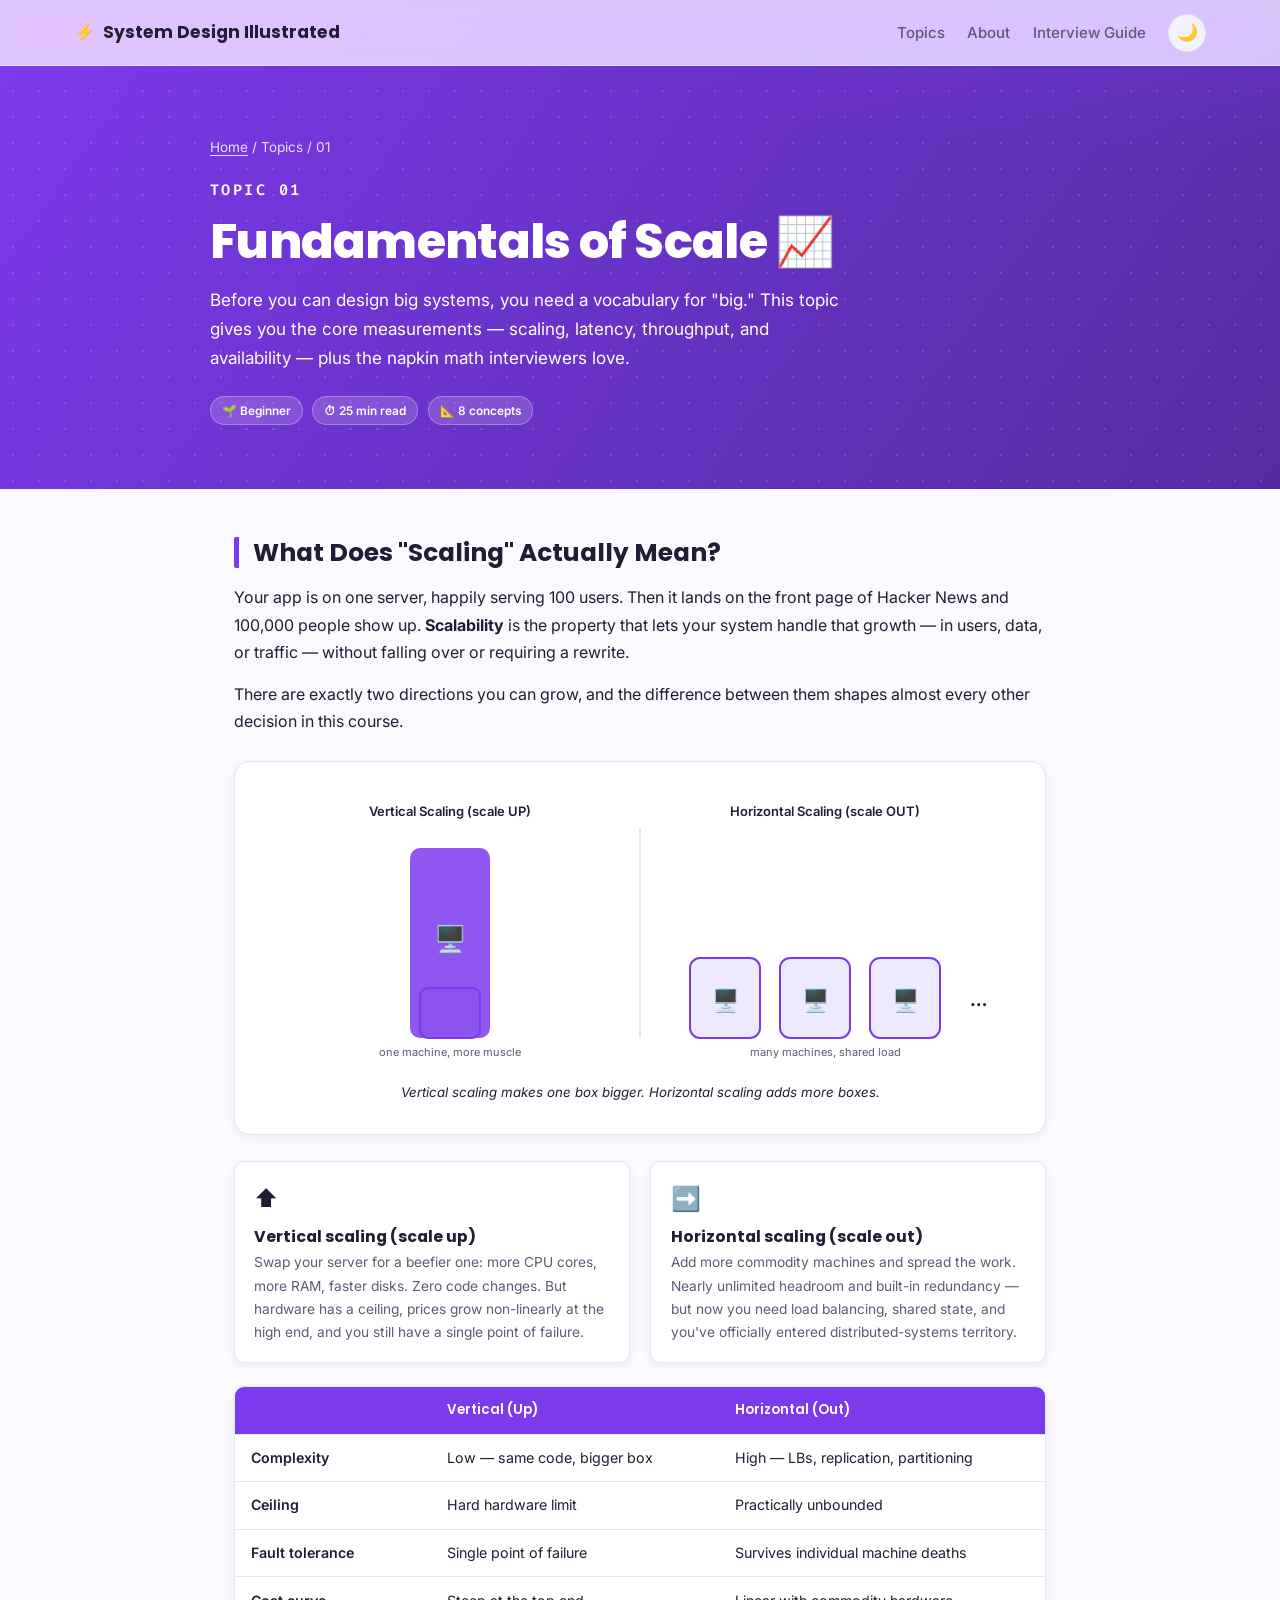
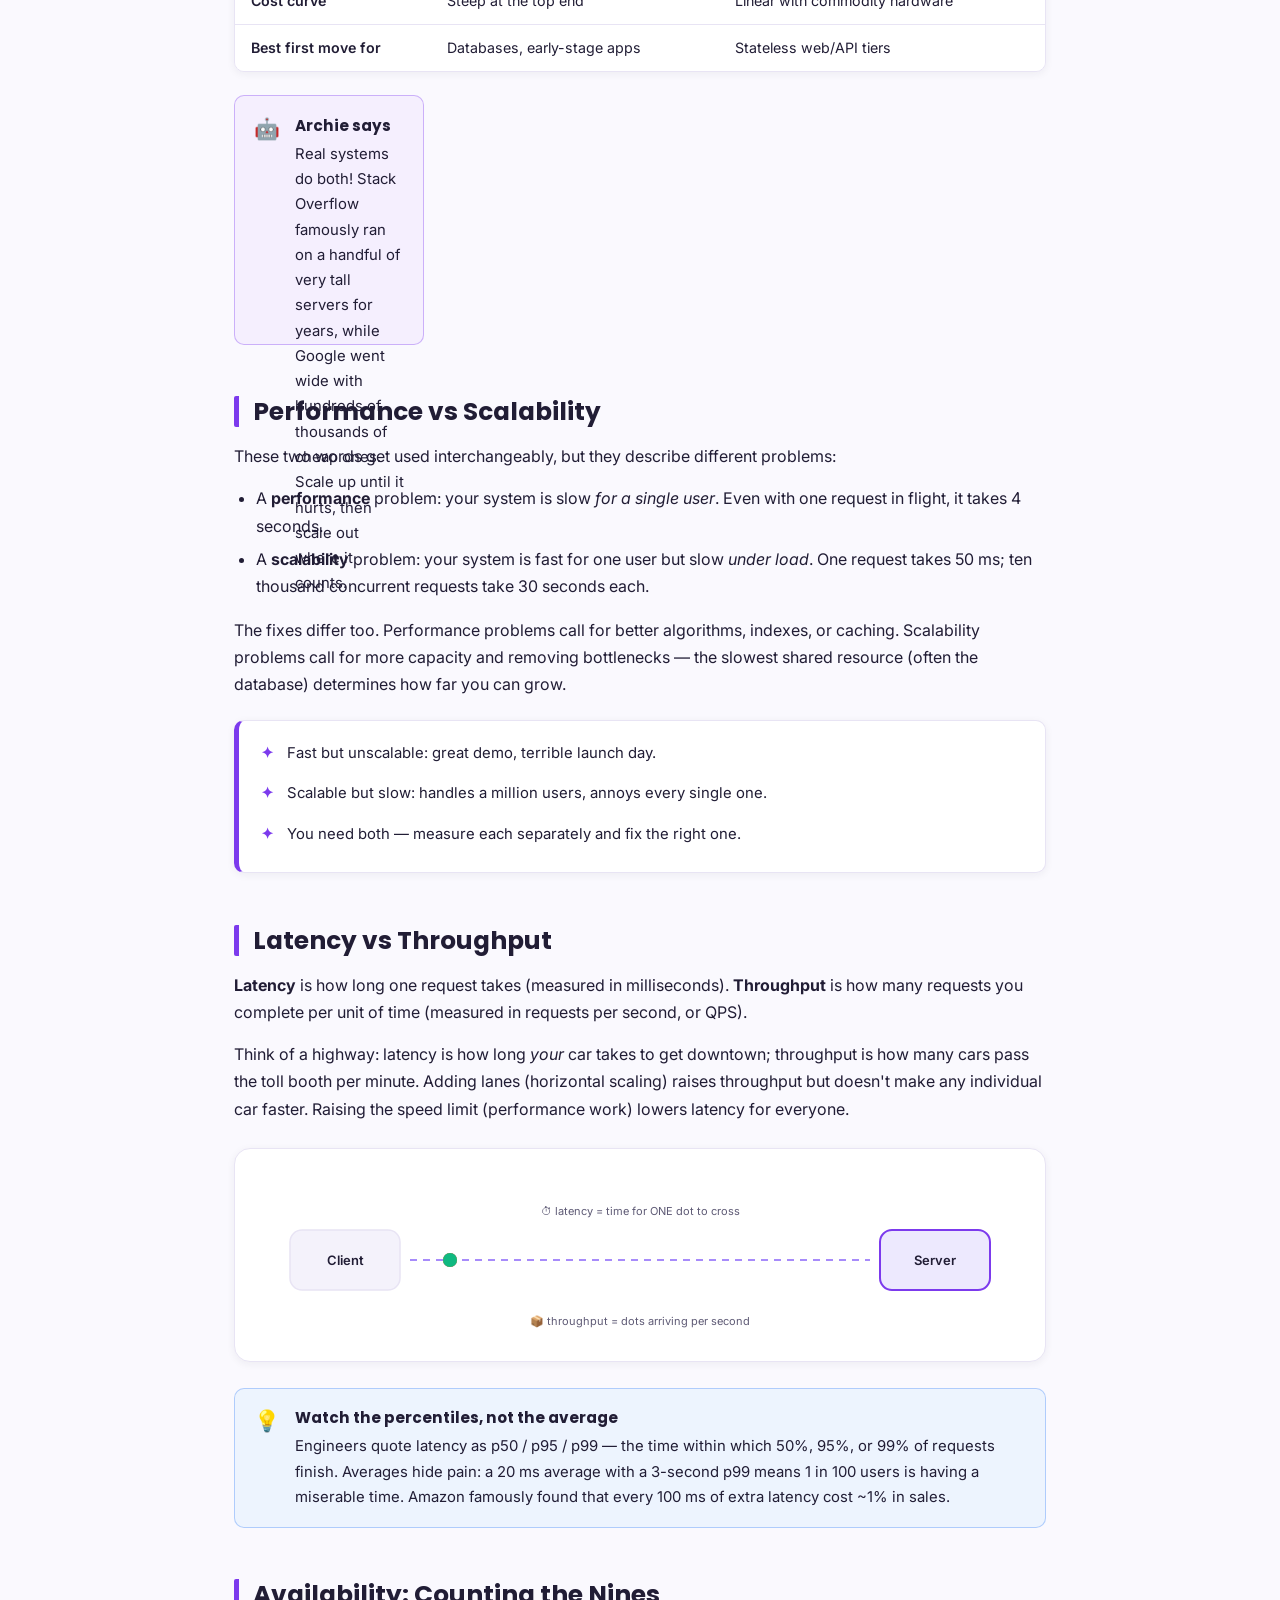
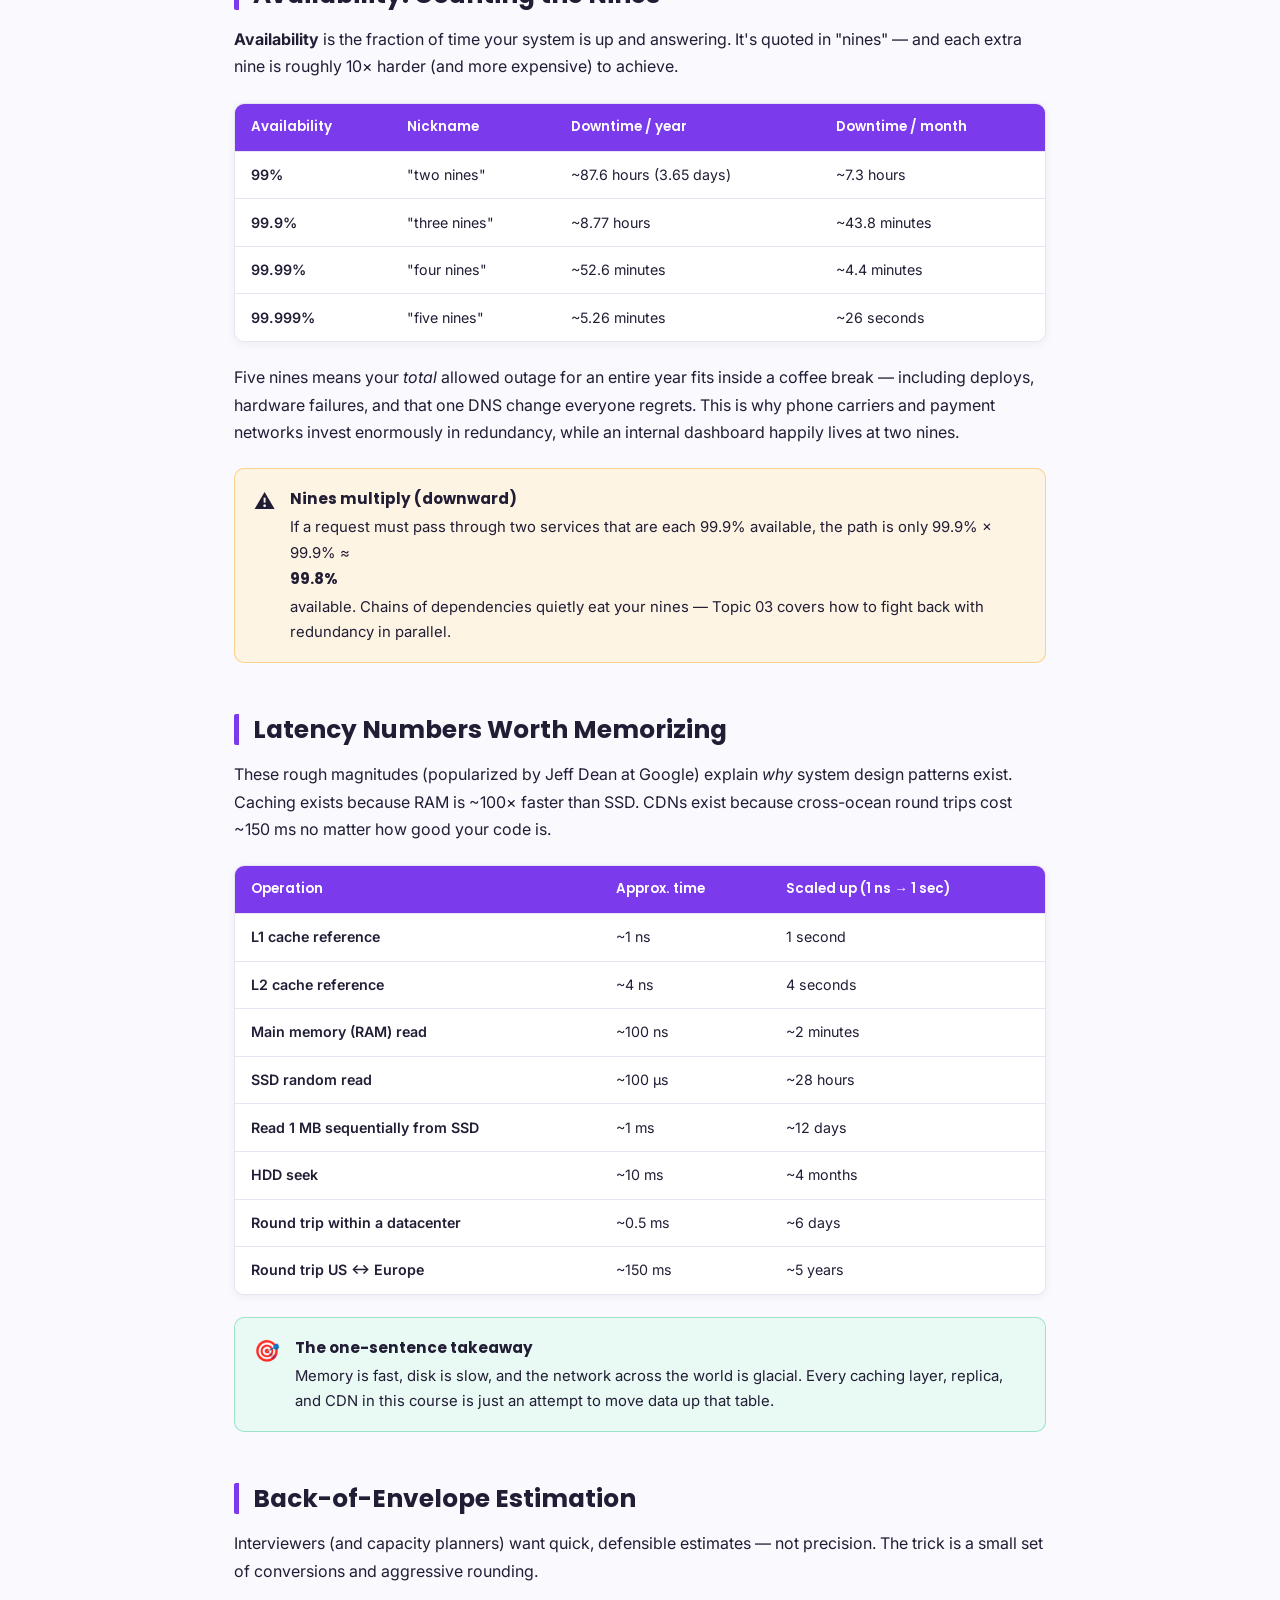
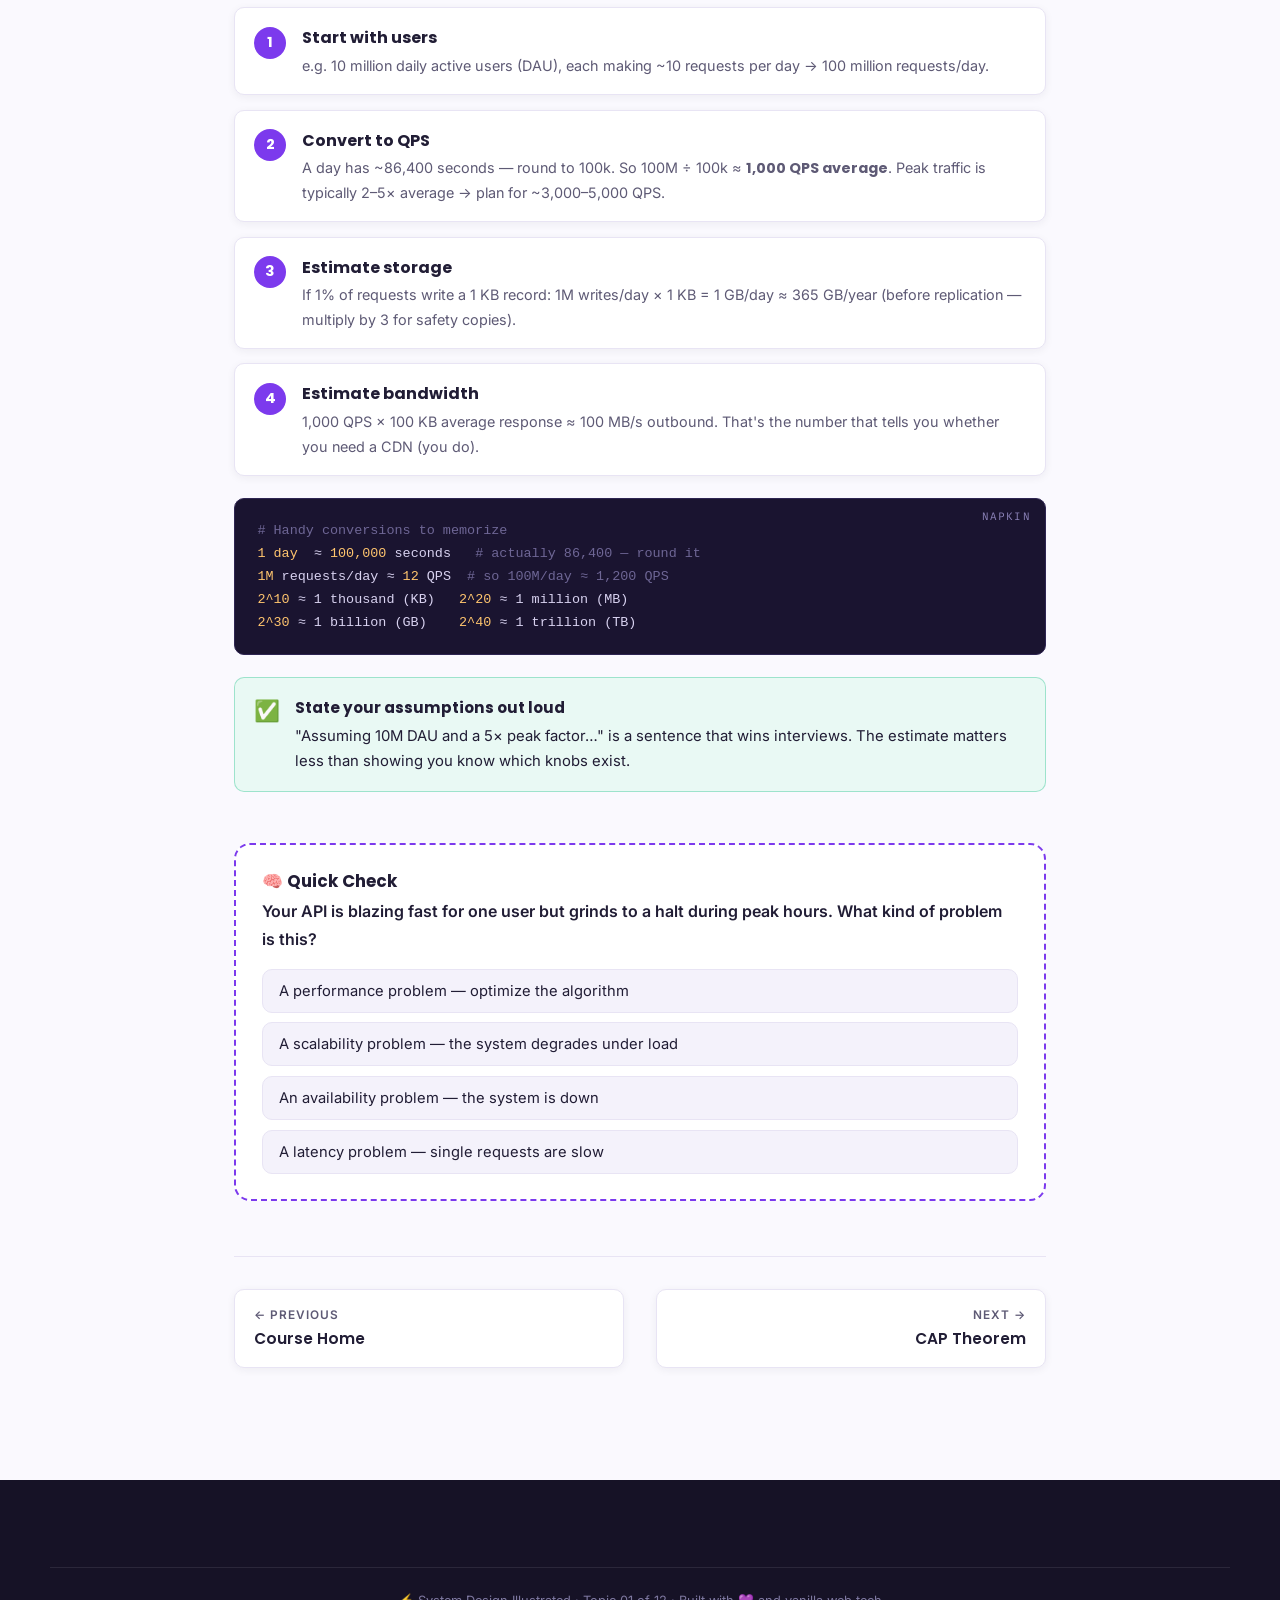
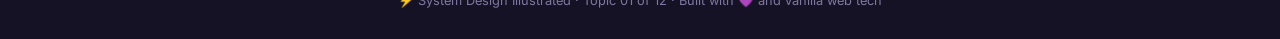
==== topics/01-fundamentals.html @ 4b634b7d "Initial commit: System Design Illustrated — complete 12-topic animated course Original system design" ====
<!DOCTYPE html>
<html lang="en">
<head>
<meta charset="UTF-8">
<meta name="viewport" content="width=device-width, initial-scale=1.0">
<title>Fundamentals of Scale — System Design Illustrated</title>
<meta name="description" content="Scalability, performance, latency vs throughput, availability nines, and back-of-envelope estimation — explained simply with animations.">
<script>try{var t=localStorage.getItem('sdi-theme');if(t)document.documentElement.setAttribute('data-theme',t)}catch(e){}</script>
<link rel="stylesheet" href="../css/style.css">
</head>
<body data-topic="01" style="--topic-color:#7C3AED">

<div class="reading-progress"></div>

<nav class="navbar">
  <div class="nav-inner">
    <a href="../index.html" class="logo"><span class="bolt">⚡</span><span class="logo-text">System Design Illustrated</span></a>
    <div class="nav-links">
      <a href="../index.html#topics">Topics</a>
      <a href="../index.html#about">About</a>
      <a href="12-interview-guide.html">Interview Guide</a>
      <button class="theme-toggle" id="themeToggle" aria-label="Toggle dark mode">🌙</button>
    </div>
  </div>
</nav>

<header class="topic-header" style="--topic-color:#7C3AED">
  <div class="topic-header-inner">
    <div class="breadcrumb"><a href="../index.html">Home</a> / Topics / 01</div>
    <div class="topic-num-big">TOPIC 01</div>
    <h1>Fundamentals of Scale 📈</h1>
    <p class="subtitle">Before you can design big systems, you need a vocabulary for "big." This topic gives you the core measurements — scaling, latency, throughput, and availability — plus the napkin math interviewers love.</p>
    <div class="topic-meta"><span class="tag">🌱 Beginner</span><span class="tag">⏱ 25 min read</span><span class="tag">📐 8 concepts</span></div>
  </div>
</header>

<main class="topic-body">

  <!-- ============ SCALABILITY ============ -->
  <section class="section-block reveal">
    <h2>What Does "Scaling" Actually Mean?</h2>
    <p>Your app is on one server, happily serving 100 users. Then it lands on the front page of Hacker News and 100,000 people show up. <strong>Scalability</strong> is the property that lets your system handle that growth — in users, data, or traffic — without falling over or requiring a rewrite.</p>
    <p>There are exactly two directions you can grow, and the difference between them shapes almost every other decision in this course.</p>

    <div class="diagram-box">
      <svg viewBox="0 0 740 280" role="img" aria-label="Vertical scaling shows one server growing larger; horizontal scaling shows more servers being added">
        <!-- Vertical scaling -->
        <text x="180" y="28" text-anchor="middle" class="svg-label">Vertical Scaling (scale UP)</text>
        <rect x="150" y="200" width="60" height="50" rx="8" class="svg-box-p"/>
        <rect x="140" y="60" width="80" height="190" rx="10" class="grow-bar" style="fill:#7C3AED;opacity:.85"/>
        <text x="180" y="160" text-anchor="middle" style="font-size:26px" class="seq seq-2">🖥️</text>
        <text x="180" y="268" text-anchor="middle" class="svg-soft">one machine, more muscle</text>

        <!-- divider -->
        <line x1="370" y1="40" x2="370" y2="250" class="svg-line" style="stroke:var(--border)"/>

        <!-- Horizontal scaling -->
        <text x="555" y="28" text-anchor="middle" class="svg-label">Horizontal Scaling (scale OUT)</text>
        <g class="seq seq-1"><rect x="420" y="170" width="70" height="80" rx="10" class="svg-box-p"/><text x="455" y="220" text-anchor="middle" style="font-size:22px">🖥️</text></g>
        <g class="seq seq-2"><rect x="510" y="170" width="70" height="80" rx="10" class="svg-box-p"/><text x="545" y="220" text-anchor="middle" style="font-size:22px">🖥️</text></g>
        <g class="seq seq-3"><rect x="600" y="170" width="70" height="80" rx="10" class="svg-box-p"/><text x="635" y="220" text-anchor="middle" style="font-size:22px">🖥️</text></g>
        <g class="seq seq-4"><text x="700" y="218" class="svg-label" style="font-size:20px">…</text></g>
        <text x="555" y="268" text-anchor="middle" class="svg-soft">many machines, shared load</text>
      </svg>
      <p class="diagram-caption">Vertical scaling makes one box bigger. Horizontal scaling adds more boxes.</p>
    </div>

    <div class="two-col">
      <div class="mini-card">
        <span class="mc-icon">⬆️</span>
        <h4>Vertical scaling (scale up)</h4>
        <p>Swap your server for a beefier one: more CPU cores, more RAM, faster disks. Zero code changes. But hardware has a ceiling, prices grow non-linearly at the high end, and you still have a single point of failure.</p>
      </div>
      <div class="mini-card">
        <span class="mc-icon">➡️</span>
        <h4>Horizontal scaling (scale out)</h4>
        <p>Add more commodity machines and spread the work. Nearly unlimited headroom and built-in redundancy — but now you need load balancing, shared state, and you've officially entered distributed-systems territory.</p>
      </div>
    </div>

    <div class="table-wrap">
      <table class="compare-table">
        <thead><tr><th></th><th>Vertical (Up)</th><th>Horizontal (Out)</th></tr></thead>
        <tbody>
          <tr><td>Complexity</td><td>Low — same code, bigger box</td><td>High — LBs, replication, partitioning</td></tr>
          <tr><td>Ceiling</td><td>Hard hardware limit</td><td>Practically unbounded</td></tr>
          <tr><td>Fault tolerance</td><td>Single point of failure</td><td>Survives individual machine deaths</td></tr>
          <tr><td>Cost curve</td><td>Steep at the top end</td><td>Linear with commodity hardware</td></tr>
          <tr><td>Best first move for</td><td>Databases, early-stage apps</td><td>Stateless web/API tiers</td></tr>
        </tbody>
      </table>
    </div>

    <div class="callout archie">
      <span class="co-icon">🤖</span>
      <div><strong>Archie says</strong>
      <p>Real systems do both! Stack Overflow famously ran on a handful of very tall servers for years, while Google went wide with hundreds of thousands of cheap ones. Scale up until it hurts, then scale out where it counts.</p></div>
    </div>
  </section>

  <!-- ============ PERFORMANCE VS SCALABILITY ============ -->
  <section class="section-block reveal">
    <h2>Performance vs Scalability</h2>
    <p>These two words get used interchangeably, but they describe different problems:</p>
    <ul>
      <li>A <strong>performance</strong> problem: your system is slow <em>for a single user</em>. Even with one request in flight, it takes 4 seconds.</li>
      <li>A <strong>scalability</strong> problem: your system is fast for one user but slow <em>under load</em>. One request takes 50&nbsp;ms; ten thousand concurrent requests take 30 seconds each.</li>
    </ul>
    <p>The fixes differ too. Performance problems call for better algorithms, indexes, or caching. Scalability problems call for more capacity and removing bottlenecks — the slowest shared resource (often the database) determines how far you can grow.</p>
    <ul class="key-points">
      <li>Fast but unscalable: great demo, terrible launch day.</li>
      <li>Scalable but slow: handles a million users, annoys every single one.</li>
      <li>You need both — measure each separately and fix the right one.</li>
    </ul>
  </section>

  <!-- ============ LATENCY VS THROUGHPUT ============ -->
  <section class="section-block reveal">
    <h2>Latency vs Throughput</h2>
    <p><strong>Latency</strong> is how long one request takes (measured in milliseconds). <strong>Throughput</strong> is how many requests you complete per unit of time (measured in requests per second, or QPS).</p>
    <p>Think of a highway: latency is how long <em>your</em> car takes to get downtown; throughput is how many cars pass the toll booth per minute. Adding lanes (horizontal scaling) raises throughput but doesn't make any individual car faster. Raising the speed limit (performance work) lowers latency for everyone.</p>

    <div class="diagram-box">
      <svg viewBox="0 0 740 170" role="img" aria-label="A pipeline showing requests flowing from client to server, illustrating latency as time per request and throughput as requests per second">
        <rect x="20" y="55" width="110" height="60" rx="12" class="svg-box"/>
        <text x="75" y="90" text-anchor="middle" class="svg-label">Client</text>
        <rect x="610" y="55" width="110" height="60" rx="12" class="svg-box-p"/>
        <text x="665" y="90" text-anchor="middle" class="svg-label">Server</text>
        <line x1="140" y1="85" x2="600" y2="85" class="svg-line svg-dash" style="stroke:#A78BFA"/>
        <circle cx="180" cy="85" r="7" class="pkt pkt-1" style="fill:#7C3AED"/>
        <circle cx="180" cy="85" r="7" class="pkt pkt-1" style="fill:#F59E0B;animation-delay:.8s"/>
        <circle cx="180" cy="85" r="7" class="pkt pkt-1" style="fill:#10B981;animation-delay:1.6s"/>
        <text x="370" y="40" text-anchor="middle" class="svg-soft">⏱ latency = time for ONE dot to cross</text>
        <text x="370" y="150" text-anchor="middle" class="svg-soft">📦 throughput = dots arriving per second</text>
      </svg>
    </div>

    <div class="callout info">
      <span class="co-icon">💡</span>
      <div><strong>Watch the percentiles, not the average</strong>
      <p>Engineers quote latency as p50 / p95 / p99 — the time within which 50%, 95%, or 99% of requests finish. Averages hide pain: a 20&nbsp;ms average with a 3-second p99 means 1 in 100 users is having a miserable time. Amazon famously found that every 100&nbsp;ms of extra latency cost ~1% in sales.</p></div>
    </div>
  </section>

  <!-- ============ AVAILABILITY ============ -->
  <section class="section-block reveal">
    <h2>Availability: Counting the Nines</h2>
    <p><strong>Availability</strong> is the fraction of time your system is up and answering. It's quoted in "nines" — and each extra nine is roughly 10× harder (and more expensive) to achieve.</p>

    <div class="table-wrap">
      <table class="compare-table">
        <thead><tr><th>Availability</th><th>Nickname</th><th>Downtime / year</th><th>Downtime / month</th></tr></thead>
        <tbody>
          <tr><td>99%</td><td>"two nines"</td><td>~87.6 hours (3.65 days)</td><td>~7.3 hours</td></tr>
          <tr><td>99.9%</td><td>"three nines"</td><td>~8.77 hours</td><td>~43.8 minutes</td></tr>
          <tr><td>99.99%</td><td>"four nines"</td><td>~52.6 minutes</td><td>~4.4 minutes</td></tr>
          <tr><td>99.999%</td><td>"five nines"</td><td>~5.26 minutes</td><td>~26 seconds</td></tr>
        </tbody>
      </table>
    </div>

    <p>Five nines means your <em>total</em> allowed outage for an entire year fits inside a coffee break — including deploys, hardware failures, and that one DNS change everyone regrets. This is why phone carriers and payment networks invest enormously in redundancy, while an internal dashboard happily lives at two nines.</p>

    <div class="callout warn">
      <span class="co-icon">⚠️</span>
      <div><strong>Nines multiply (downward)</strong>
      <p>If a request must pass through two services that are each 99.9% available, the path is only 99.9% × 99.9% ≈ <strong>99.8%</strong> available. Chains of dependencies quietly eat your nines — Topic 03 covers how to fight back with redundancy in parallel.</p></div>
    </div>
  </section>

  <!-- ============ LATENCY NUMBERS ============ -->
  <section class="section-block reveal">
    <h2>Latency Numbers Worth Memorizing</h2>
    <p>These rough magnitudes (popularized by Jeff Dean at Google) explain <em>why</em> system design patterns exist. Caching exists because RAM is ~100× faster than SSD. CDNs exist because cross-ocean round trips cost ~150&nbsp;ms no matter how good your code is.</p>

    <div class="table-wrap">
      <table class="compare-table">
        <thead><tr><th>Operation</th><th>Approx. time</th><th>Scaled up (1 ns → 1 sec)</th></tr></thead>
        <tbody>
          <tr><td>L1 cache reference</td><td>~1 ns</td><td>1 second</td></tr>
          <tr><td>L2 cache reference</td><td>~4 ns</td><td>4 seconds</td></tr>
          <tr><td>Main memory (RAM) read</td><td>~100 ns</td><td>~2 minutes</td></tr>
          <tr><td>SSD random read</td><td>~100 µs</td><td>~28 hours</td></tr>
          <tr><td>Read 1 MB sequentially from SSD</td><td>~1 ms</td><td>~12 days</td></tr>
          <tr><td>HDD seek</td><td>~10 ms</td><td>~4 months</td></tr>
          <tr><td>Round trip within a datacenter</td><td>~0.5 ms</td><td>~6 days</td></tr>
          <tr><td>Round trip US ↔ Europe</td><td>~150 ms</td><td>~5 years</td></tr>
        </tbody>
      </table>
    </div>

    <div class="callout tip">
      <span class="co-icon">🎯</span>
      <div><strong>The one-sentence takeaway</strong>
      <p>Memory is fast, disk is slow, and the network across the world is glacial. Every caching layer, replica, and CDN in this course is just an attempt to move data up that table.</p></div>
    </div>
  </section>

  <!-- ============ BACK OF ENVELOPE ============ -->
  <section class="section-block reveal">
    <h2>Back-of-Envelope Estimation</h2>
    <p>Interviewers (and capacity planners) want quick, defensible estimates — not precision. The trick is a small set of conversions and aggressive rounding.</p>

    <div class="steps">
      <div class="step-item"><div class="step-num">1</div><div><strong>Start with users</strong><p>e.g. 10 million daily active users (DAU), each making ~10 requests per day → 100 million requests/day.</p></div></div>
      <div class="step-item"><div class="step-num">2</div><div><strong>Convert to QPS</strong><p>A day has ~86,400 seconds — round to 100k. So 100M ÷ 100k ≈ <strong>1,000 QPS average</strong>. Peak traffic is typically 2–5× average → plan for ~3,000–5,000 QPS.</p></div></div>
      <div class="step-item"><div class="step-num">3</div><div><strong>Estimate storage</strong><p>If 1% of requests write a 1&nbsp;KB record: 1M writes/day × 1&nbsp;KB = 1&nbsp;GB/day ≈ 365&nbsp;GB/year (before replication — multiply by 3 for safety copies).</p></div></div>
      <div class="step-item"><div class="step-num">4</div><div><strong>Estimate bandwidth</strong><p>1,000 QPS × 100&nbsp;KB average response ≈ 100&nbsp;MB/s outbound. That's the number that tells you whether you need a CDN (you do).</p></div></div>
    </div>

    <pre class="code-block" data-lang="napkin"><code><span class="c-c"># Handy conversions to memorize</span>
<span class="c-n">1 day</span>  ≈ <span class="c-n">100,000</span> seconds   <span class="c-c"># actually 86,400 — round it</span>
<span class="c-n">1M</span> requests/day ≈ <span class="c-n">12</span> QPS  <span class="c-c"># so 100M/day ≈ 1,200 QPS</span>
<span class="c-n">2^10</span> ≈ 1 thousand (KB)   <span class="c-n">2^20</span> ≈ 1 million (MB)
<span class="c-n">2^30</span> ≈ 1 billion (GB)    <span class="c-n">2^40</span> ≈ 1 trillion (TB)</code></pre>

    <div class="callout success">
      <span class="co-icon">✅</span>
      <div><strong>State your assumptions out loud</strong>
      <p>"Assuming 10M DAU and a 5× peak factor…" is a sentence that wins interviews. The estimate matters less than showing you know which knobs exist.</p></div>
    </div>
  </section>

  <!-- ============ QUIZ ============ -->
  <section class="section-block reveal">
    <div class="quiz">
      <h3>🧠 Quick Check</h3>
      <p class="quiz-q">Your API is blazing fast for one user but grinds to a halt during peak hours. What kind of problem is this?</p>
      <div class="quiz-options">
        <button class="quiz-option">A performance problem — optimize the algorithm</button>
        <button class="quiz-option" data-correct="true">A scalability problem — the system degrades under load</button>
        <button class="quiz-option">An availability problem — the system is down</button>
        <button class="quiz-option">A latency problem — single requests are slow</button>
      </div>
      <div class="quiz-feedback">✅ Correct! Fast-for-one but slow-under-load is the textbook definition of a scalability problem. The fix is capacity and bottleneck removal, not faster code for a single request.</div>
    </div>
  </section>

  <nav class="bottom-nav">
    <a href="../index.html"><span class="bn-dir">← Previous</span><span class="bn-title">Course Home</span></a>
    <a class="next" href="02-cap-theorem.html"><span class="bn-dir">Next →</span><span class="bn-title">CAP Theorem</span></a>
  </nav>
</main>

<footer class="footer">
  <div class="footer-bottom">⚡ System Design Illustrated · Topic 01 of 12 · Built with 💜 and vanilla web tech</div>
</footer>

<script src="../js/main.js"></script>
</body>
</html>
---- css/style.css ----
/* ============================================================
   System Design Illustrated — style.css
   "Complex systems, simply beautiful"
   ============================================================ */

@import url('https://fonts.googleapis.com/css2?family=Poppins:wght@400;500;600;700;800&family=Inter:wght@400;500;600;700&family=Fira+Code:wght@400;500&display=swap');

/* ---------- Custom properties ---------- */
:root {
  --primary: #7C3AED;
  --primary-soft: #A78BFA;
  --primary-faint: #EDE9FE;
  --secondary: #F59E0B;
  --accent: #10B981;

  --bg: #FAF9FE;
  --surface: #FFFFFF;
  --surface-2: #F4F2FB;
  --text: #211D35;
  --text-soft: #5E5A75;
  --border: #E8E4F4;

  --font-head: 'Poppins', sans-serif;
  --font-body: 'Inter', sans-serif;
  --font-code: 'Fira Code', monospace;

  --radius: 16px;
  --radius-sm: 10px;
  --radius-lg: 24px;

  --shadow-sm: 0 2px 8px rgba(33, 29, 53, 0.06);
  --shadow-md: 0 8px 24px rgba(33, 29, 53, 0.10);
  --shadow-lg: 0 20px 48px rgba(124, 58, 237, 0.18);

  --transition: 0.3s cubic-bezier(0.22, 1, 0.36, 1);

  /* Topic accent colors */
  --t1: #7C3AED;
  --t2: #DB2777;
  --t3: #D97706;
  --t4: #059669;
  --t5: #2563EB;
  --t6: #DC2626;
  --t7: #7C3AED;
  --t8: #EA580C;
  --t9: #0891B2;
  --t10: #16A34A;
  --t11: #BE185D;
  --t12: #4338CA;
}

[data-theme="dark"] {
  --bg: #14111F;
  --surface: #1D1930;
  --surface-2: #262040;
  --text: #EDEAF7;
  --text-soft: #A49EC2;
  --border: #322B52;
  --primary-faint: #2C2350;
  --shadow-sm: 0 2px 8px rgba(0, 0, 0, 0.35);
  --shadow-md: 0 8px 24px rgba(0, 0, 0, 0.45);
  --shadow-lg: 0 20px 48px rgba(124, 58, 237, 0.35);
}

/* ---------- Reset & base ---------- */
*, *::before, *::after { box-sizing: border-box; margin: 0; padding: 0; }

html { scroll-behavior: smooth; }

body {
  font-family: var(--font-body);
  background: var(--bg);
  color: var(--text);
  line-height: 1.7;
  transition: background 0.4s ease, color 0.4s ease;
  -webkit-font-smoothing: antialiased;
}

h1, h2, h3, h4 { font-family: var(--font-head); line-height: 1.25; }
a { color: var(--primary); text-decoration: none; }
img, svg { max-width: 100%; }
table { border-collapse: collapse; width: 100%; }

::selection { background: var(--primary); color: #fff; }

/* ---------- Reading progress bar ---------- */
.reading-progress {
  position: fixed;
  top: 0; left: 0;
  height: 4px;
  width: 0%;
  background: linear-gradient(90deg, var(--primary), var(--secondary));
  z-index: 1001;
  border-radius: 0 4px 4px 0;
  transition: width 0.1s linear;
}

/* ---------- Navbar ---------- */
.navbar {
  position: fixed;
  top: 0; left: 0; right: 0;
  z-index: 1000;
  background: color-mix(in srgb, var(--surface) 72%, transparent);
  backdrop-filter: blur(14px) saturate(160%);
  -webkit-backdrop-filter: blur(14px) saturate(160%);
  border-bottom: 1px solid var(--border);
}

.nav-inner {
  max-width: 1180px;
  margin: 0 auto;
  padding: 0.85rem 1.5rem;
  display: flex;
  align-items: center;
  justify-content: space-between;
  gap: 1rem;
}

.logo {
  font-family: var(--font-head);
  font-weight: 700;
  font-size: 1.08rem;
  color: var(--text);
  display: flex;
  align-items: center;
  gap: 0.45rem;
  white-space: nowrap;
}
.logo .bolt { animation: glow 2.4s ease-in-out infinite; display: inline-block; }

.nav-links {
  display: flex;
  align-items: center;
  gap: 1.4rem;
}

.nav-links a {
  color: var(--text-soft);
  font-weight: 500;
  font-size: 0.94rem;
  position: relative;
  transition: color var(--transition);
}
.nav-links a:hover { color: var(--primary); }
.nav-links a::after {
  content: '';
  position: absolute;
  left: 0; bottom: -4px;
  width: 0; height: 2px;
  background: var(--primary);
  border-radius: 2px;
  transition: width var(--transition);
}
.nav-links a:hover::after { width: 100%; }

.theme-toggle {
  background: var(--surface-2);
  border: 1px solid var(--border);
  border-radius: 50%;
  width: 38px; height: 38px;
  font-size: 1.05rem;
  cursor: pointer;
  display: grid;
  place-items: center;
  transition: transform var(--transition), background var(--transition);
}
.theme-toggle:hover { transform: rotate(20deg) scale(1.08); background: var(--primary-faint); }

/* ---------- Hero ---------- */
.hero {
  position: relative;
  padding: 9.5rem 1.5rem 6rem;
  text-align: center;
  overflow: hidden;
  background:
    radial-gradient(1100px 480px at 50% -10%, var(--primary-faint), transparent 70%),
    var(--bg);
}

.hero-svg {
  position: absolute;
  inset: 0;
  width: 100%; height: 100%;
  opacity: 0.5;
  pointer-events: none;
}

.hero-inner { position: relative; max-width: 820px; margin: 0 auto; }

.hero-badge {
  display: inline-flex;
  align-items: center;
  gap: 0.4rem;
  background: var(--surface);
  border: 1px solid var(--border);
  border-radius: 999px;
  padding: 0.35rem 0.95rem;
  font-size: 0.82rem;
  font-weight: 600;
  color: var(--primary);
  box-shadow: var(--shadow-sm);
  animation: fadeUp 0.7s both;
}

.hero h1 {
  font-size: clamp(2.3rem, 5.5vw, 3.8rem);
  font-weight: 800;
  margin: 1.1rem 0 1rem;
  letter-spacing: -0.02em;
  animation: fadeUp 0.7s 0.1s both;
}

.hero h1 .grad {
  background: linear-gradient(100deg, var(--primary), var(--secondary) 70%, var(--accent));
  -webkit-background-clip: text;
  background-clip: text;
  color: transparent;
}

.hero p.lead {
  font-size: 1.15rem;
  color: var(--text-soft);
  max-width: 620px;
  margin: 0 auto 2.2rem;
  animation: fadeUp 0.7s 0.2s both;
}

.hero-ctas {
  display: flex;
  gap: 0.9rem;
  justify-content: center;
  flex-wrap: wrap;
  animation: fadeUp 0.7s 0.3s both;
}

.btn {
  display: inline-flex;
  align-items: center;
  gap: 0.5rem;
  font-family: var(--font-head);
  font-weight: 600;
  font-size: 0.97rem;
  padding: 0.85rem 1.7rem;
  border-radius: 999px;
  border: none;
  cursor: pointer;
  transition: transform var(--transition), box-shadow var(--transition), background var(--transition);
}
.btn-primary {
  background: linear-gradient(120deg, var(--primary), #9F67F8);
  color: #fff;
  box-shadow: 0 8px 22px rgba(124, 58, 237, 0.35);
}
.btn-primary:hover { transform: translateY(-3px); box-shadow: 0 14px 30px rgba(124, 58, 237, 0.45); }
.btn-ghost {
  background: var(--surface);
  color: var(--text);
  border: 1px solid var(--border);
  box-shadow: var(--shadow-sm);
}
.btn-ghost:hover { transform: translateY(-3px); border-color: var(--primary-soft); }

.hero-stats {
  display: flex;
  gap: 2.6rem;
  justify-content: center;
  flex-wrap: wrap;
  margin-top: 3.2rem;
  animation: fadeUp 0.7s 0.45s both;
}
.stat { text-align: center; }
.stat .num {
  font-family: var(--font-head);
  font-size: 1.9rem;
  font-weight: 800;
  background: linear-gradient(120deg, var(--primary), var(--secondary));
  -webkit-background-clip: text;
  background-clip: text;
  color: transparent;
}
.stat .lbl { font-size: 0.84rem; color: var(--text-soft); font-weight: 500; }

/* ---------- Sections ---------- */
.section {
  max-width: 1180px;
  margin: 0 auto;
  padding: 4.5rem 1.5rem;
}

.section-title {
  text-align: center;
  font-size: clamp(1.7rem, 3.4vw, 2.4rem);
  font-weight: 700;
  margin-bottom: 0.6rem;
}
.section-sub {
  text-align: center;
  color: var(--text-soft);
  max-width: 560px;
  margin: 0 auto 3rem;
}

/* ---------- Topic cards grid ---------- */
.topics-grid {
  display: grid;
  grid-template-columns: repeat(auto-fill, minmax(280px, 1fr));
  gap: 1.4rem;
}

.topic-card {
  position: relative;
  display: block;
  background: var(--surface);
  border: 1px solid var(--border);
  border-radius: var(--radius);
  padding: 1.6rem 1.5rem 1.4rem;
  color: var(--text);
  box-shadow: var(--shadow-sm);
  overflow: hidden;
  transition: transform var(--transition), box-shadow var(--transition);
}
.topic-card::before {
  content: '';
  position: absolute;
  top: 0; left: 0;
  height: 4px;
  width: 0;
  background: var(--card-color, var(--primary));
  border-radius: 0 4px 4px 0;
  transition: width 0.45s cubic-bezier(0.22, 1, 0.36, 1);
}
.topic-card:hover {
  transform: translateY(-7px);
  box-shadow: var(--shadow-lg);
}
.topic-card:hover::before { width: 100%; }

.tc-top {
  display: flex;
  align-items: center;
  justify-content: space-between;
  margin-bottom: 0.9rem;
}
.tc-num {
  font-family: var(--font-code);
  font-size: 0.8rem;
  font-weight: 600;
  color: var(--card-color, var(--primary));
  background: color-mix(in srgb, var(--card-color, var(--primary)) 12%, transparent);
  padding: 0.2rem 0.6rem;
  border-radius: 999px;
}
.tc-icon { font-size: 1.7rem; transition: transform var(--transition); }
.topic-card:hover .tc-icon { transform: scale(1.25) rotate(-8deg); }

.topic-card h3 { font-size: 1.12rem; font-weight: 600; margin-bottom: 0.45rem; }
.topic-card p { font-size: 0.89rem; color: var(--text-soft); margin-bottom: 1rem; }

.tc-tags { display: flex; gap: 0.5rem; flex-wrap: wrap; }
.tag {
  font-size: 0.74rem;
  font-weight: 600;
  padding: 0.22rem 0.68rem;
  border-radius: 999px;
  background: var(--surface-2);
  color: var(--text-soft);
  border: 1px solid var(--border);
}
.tag.difficulty { color: var(--card-color, var(--primary)); border-color: transparent;
  background: color-mix(in srgb, var(--card-color, var(--primary)) 10%, transparent); }

.done-badge {
  position: absolute;
  top: 0.9rem; right: 0.9rem;
  width: 26px; height: 26px;
  border-radius: 50%;
  background: var(--accent);
  color: #fff;
  display: grid;
  place-items: center;
  font-size: 0.85rem;
  font-weight: 700;
  box-shadow: 0 4px 10px rgba(16, 185, 129, 0.45);
  animation: popIn 0.4s cubic-bezier(0.34, 1.56, 0.64, 1) both;
}

/* ---------- About / Archie section ---------- */
.about-grid {
  display: grid;
  grid-template-columns: 1.2fr 1fr;
  gap: 3rem;
  align-items: center;
}

.why-list { list-style: none; display: grid; gap: 1rem; margin-top: 1.4rem; }
.why-list li {
  display: flex;
  gap: 0.85rem;
  align-items: flex-start;
  background: var(--surface);
  border: 1px solid var(--border);
  border-radius: var(--radius-sm);
  padding: 0.9rem 1.1rem;
  box-shadow: var(--shadow-sm);
  transition: transform var(--transition), border-color var(--transition);
}
.why-list li:hover { transform: translateX(6px); border-color: var(--primary-soft); }
.why-list .wl-icon { font-size: 1.25rem; line-height: 1.4; }
.why-list strong { display: block; font-family: var(--font-head); font-size: 0.97rem; }
.why-list span.desc { font-size: 0.87rem; color: var(--text-soft); }

/* ---------- Archie the robot (pure CSS) ---------- */
.archie-stage {
  display: flex;
  flex-direction: column;
  align-items: center;
  padding: 2rem 0 0.5rem;
}

.archie {
  position: relative;
  width: 190px;
  height: 250px;
  animation: float 3.4s ease-in-out infinite;
}

.archie-antenna {
  position: absolute;
  top: 0; left: 50%;
  transform: translateX(-50%);
  width: 5px; height: 26px;
  background: var(--text-soft);
  border-radius: 3px;
}
.archie-antenna-tip {
  position: absolute;
  top: -10px; left: 50%;
  transform: translateX(-50%);
  width: 14px; height: 14px;
  border-radius: 50%;
  background: var(--secondary);
  animation: antennaBlink 1.6s ease-in-out infinite;
}

.archie-head {
  position: absolute;
  top: 22px; left: 50%;
  transform: translateX(-50%);
  width: 110px; height: 86px;
  background: linear-gradient(150deg, var(--primary), #9F67F8);
  border-radius: 28px;
  box-shadow: inset 0 -8px 14px rgba(0,0,0,0.18), var(--shadow-md);
}
.archie-eye {
  position: absolute;
  top: 26px;
  width: 22px; height: 22px;
  background: #fff;
  border-radius: 50%;
  overflow: hidden;
}
.archie-eye::after {
  content: '';
  position: absolute;
  top: 6px; left: 6px;
  width: 10px; height: 10px;
  background: #211D35;
  border-radius: 50%;
  animation: eyeWander 5s ease-in-out infinite;
}
.archie-eye.left { left: 22px; }
.archie-eye.right { right: 22px; }
.archie-mouth {
  position: absolute;
  bottom: 16px; left: 50%;
  transform: translateX(-50%);
  width: 34px; height: 12px;
  border: 3px solid #fff;
  border-top: none;
  border-radius: 0 0 20px 20px;
}

.archie-torso {
  position: absolute;
  top: 116px; left: 50%;
  transform: translateX(-50%);
  width: 96px; height: 84px;
  background: linear-gradient(150deg, var(--surface-2), var(--surface));
  border: 2px solid var(--border);
  border-radius: 22px;
  box-shadow: var(--shadow-sm);
}
.archie-screen {
  position: absolute;
  top: 16px; left: 50%;
  transform: translateX(-50%);
  width: 62px; height: 38px;
  background: #1A1430;
  border-radius: 8px;
  overflow: hidden;
  display: flex;
  align-items: center;
  padding-left: 7px;
}
.archie-screen span {
  font-family: var(--font-code);
  font-size: 9px;
  color: var(--accent);
  white-space: nowrap;
  animation: codeFlow 4s linear infinite;
}

.archie-arm {
  position: absolute;
  top: 124px;
  width: 14px; height: 56px;
  background: var(--primary-soft);
  border-radius: 8px;
}
.archie-arm.left { left: 24px; transform-origin: top center; animation: waveArm 3.4s ease-in-out infinite; }
.archie-arm.right { right: 24px; }

.archie-leg {
  position: absolute;
  top: 198px;
  width: 16px; height: 34px;
  background: var(--text-soft);
  border-radius: 8px;
}
.archie-leg.left { left: 66px; }
.archie-leg.right { right: 66px; }

.archie-shadow {
  position: absolute;
  bottom: -6px; left: 50%;
  transform: translateX(-50%);
  width: 120px; height: 16px;
  background: rgba(33, 29, 53, 0.16);
  border-radius: 50%;
  filter: blur(4px);
  animation: shadowPulse 3.4s ease-in-out infinite;
}
[data-theme="dark"] .archie-shadow { background: rgba(0, 0, 0, 0.5); }

.archie-caption {
  margin-top: 1.4rem;
  font-size: 0.88rem;
  color: var(--text-soft);
  text-align: center;
  font-style: italic;
}

/* ---------- Footer ---------- */
.footer {
  background: #161226;
  color: #B7B1D1;
  padding: 3rem 1.5rem 2rem;
  margin-top: 3rem;
}
.footer-inner {
  max-width: 1180px;
  margin: 0 auto;
  display: flex;
  flex-wrap: wrap;
  gap: 2.5rem;
  justify-content: space-between;
}
.footer h4 { color: #fff; font-size: 0.98rem; margin-bottom: 0.8rem; }
.footer ul { list-style: none; display: grid; gap: 0.45rem; }
.footer a { color: #B7B1D1; font-size: 0.88rem; transition: color var(--transition); }
.footer a:hover { color: var(--primary-soft); }
.footer .brand { max-width: 300px; }
.footer .brand p { font-size: 0.86rem; margin-top: 0.5rem; }
.footer-bottom {
  max-width: 1180px;
  margin: 2.4rem auto 0;
  padding-top: 1.4rem;
  border-top: 1px solid rgba(255,255,255,0.09);
  font-size: 0.8rem;
  text-align: center;
  color: #7E78A0;
}

/* ============================================================
   Topic page layout
   ============================================================ */

.topic-header {
  --topic-color: var(--primary);
  position: relative;
  padding: 8.5rem 1.5rem 4rem;
  background:
    radial-gradient(800px 360px at 85% -20%, color-mix(in srgb, var(--topic-color) 55%, transparent), transparent 70%),
    linear-gradient(125deg, var(--topic-color), color-mix(in srgb, var(--topic-color) 60%, #1A1430));
  color: #fff;
  overflow: hidden;
}
.topic-header::after {
  content: '';
  position: absolute;
  inset: 0;
  background-image: radial-gradient(rgba(255,255,255,0.13) 1.5px, transparent 1.5px);
  background-size: 26px 26px;
  pointer-events: none;
}

.topic-header-inner { max-width: 860px; margin: 0 auto; position: relative; z-index: 1; }

.breadcrumb { font-size: 0.85rem; opacity: 0.85; margin-bottom: 1.2rem; }
.breadcrumb a { color: #fff; text-decoration: underline; text-underline-offset: 3px; }

.topic-num-big {
  font-family: var(--font-code);
  font-size: 0.95rem;
  font-weight: 600;
  letter-spacing: 0.16em;
  opacity: 0.85;
  animation: fadeUp 0.6s both;
}
.topic-header h1 {
  font-size: clamp(1.9rem, 4.6vw, 3rem);
  font-weight: 800;
  margin: 0.5rem 0 0.8rem;
  letter-spacing: -0.015em;
  animation: fadeUp 0.6s 0.1s both;
}
.topic-header .subtitle {
  font-size: 1.07rem;
  opacity: 0.92;
  max-width: 640px;
  animation: fadeUp 0.6s 0.2s both;
}
.topic-meta {
  display: flex;
  gap: 0.6rem;
  margin-top: 1.5rem;
  flex-wrap: wrap;
  animation: fadeUp 0.6s 0.3s both;
}
.topic-meta .tag {
  background: rgba(255,255,255,0.16);
  color: #fff;
  border-color: rgba(255,255,255,0.28);
  backdrop-filter: blur(4px);
}

.topic-body {
  max-width: 860px;
  margin: 0 auto;
  padding: 3rem 1.5rem 4rem;
}

.section-block { margin-bottom: 3.2rem; }
.section-block > h2 {
  font-size: 1.55rem;
  font-weight: 700;
  margin-bottom: 1rem;
  padding-left: 0.9rem;
  border-left: 5px solid var(--topic-color, var(--primary));
  border-radius: 2px;
}
.section-block > h3 { font-size: 1.15rem; margin: 1.6rem 0 0.6rem; }
.section-block p { margin-bottom: 0.95rem; color: var(--text); }
.section-block ul:not(.key-points), .section-block ol { margin: 0 0 1rem 1.4rem; }
.section-block li { margin-bottom: 0.4rem; }

.two-col {
  display: grid;
  grid-template-columns: 1fr 1fr;
  gap: 1.3rem;
  margin: 1.4rem 0;
}

/* ---------- Diagram box ---------- */
.diagram-box {
  background: var(--surface);
  border: 1px solid var(--border);
  border-radius: var(--radius);
  padding: 1.6rem 1.2rem 1rem;
  margin: 1.6rem 0;
  box-shadow: var(--shadow-sm);
  overflow-x: auto;
}
.diagram-box svg { display: block; margin: 0 auto; width: 100%; height: auto; max-width: 740px; }
.diagram-caption {
  text-align: center;
  font-size: 0.83rem;
  color: var(--text-soft);
  margin-top: 0.8rem;
  font-style: italic;
}

/* SVG helper classes (work in light + dark) */
.svg-label { font-family: var(--font-body); font-size: 13px; font-weight: 600; fill: var(--text); }
.svg-soft  { font-family: var(--font-body); font-size: 11px; fill: var(--text-soft); }
.svg-mono  { font-family: var(--font-code); font-size: 11px; fill: var(--text-soft); }
.svg-box   { fill: var(--surface-2); stroke: var(--border); stroke-width: 1.5; }
.svg-box-p { fill: var(--primary-faint); stroke: var(--primary); stroke-width: 2; }
.svg-line  { stroke: var(--text-soft); stroke-width: 2; fill: none; }
.svg-dash  { stroke-dasharray: 7 6; animation: dashMove 1.1s linear infinite; }
.svg-node  { fill: var(--primary); animation: nodePulse 2.2s ease-in-out infinite; transform-box: fill-box; transform-origin: center; }
.svg-draw  { stroke-dasharray: 320; stroke-dashoffset: 320; animation: drawPath 2.6s ease forwards infinite alternate; }

.pkt { transform-box: fill-box; transform-origin: center; }
.pkt-1 { animation: pkt1 2.4s linear infinite; }
.pkt-2 { animation: pkt2 2.4s linear infinite; animation-delay: 1.2s; }

.grow-bar { transform-box: fill-box; transform-origin: bottom; animation: fillUp 2.2s ease-in-out infinite alternate; }
.seq { opacity: 0; animation: seqIn 0.7s ease forwards; }
.seq-1 { animation-delay: 0.2s; } .seq-2 { animation-delay: 0.9s; }
.seq-3 { animation-delay: 1.6s; } .seq-4 { animation-delay: 2.3s; }
.seq-5 { animation-delay: 3.0s; } .seq-6 { animation-delay: 3.7s; }
.seq-7 { animation-delay: 4.4s; } .seq-8 { animation-delay: 5.1s; }
.blink-slow { animation: antennaBlink 2s ease-in-out infinite; }
.spin-slow { transform-box: fill-box; transform-origin: center; animation: spin 9s linear infinite; }
.bob { transform-box: fill-box; transform-origin: center; animation: float 3s ease-in-out infinite; }

/* ---------- Callouts ---------- */
.callout {
  display: flex;
  gap: 0.9rem;
  align-items: flex-start;
  border-radius: var(--radius-sm);
  padding: 1.05rem 1.2rem;
  margin: 1.4rem 0;
  border: 1px solid;
  font-size: 0.93rem;
}
.callout p { margin: 0; }
.callout strong { font-family: var(--font-head); display: block; margin-bottom: 0.2rem; font-size: 0.95rem; }
.callout .co-icon { font-size: 1.3rem; line-height: 1.5; flex-shrink: 0; }

.callout.info    { background: color-mix(in srgb, #3B82F6 9%, var(--surface)); border-color: color-mix(in srgb, #3B82F6 35%, transparent); }
.callout.tip     { background: color-mix(in srgb, var(--accent) 9%, var(--surface)); border-color: color-mix(in srgb, var(--accent) 35%, transparent); }
.callout.warn    { background: color-mix(in srgb, var(--secondary) 11%, var(--surface)); border-color: color-mix(in srgb, var(--secondary) 40%, transparent); }
.callout.success { background: color-mix(in srgb, var(--accent) 9%, var(--surface)); border-color: color-mix(in srgb, var(--accent) 35%, transparent); }
.callout.archie  {
  background: color-mix(in srgb, var(--primary) 8%, var(--surface));
  border-color: color-mix(in srgb, var(--primary) 35%, transparent);
}
.callout.archie .co-icon { animation: float 2.8s ease-in-out infinite; }

/* ---------- Comparison tables ---------- */
.table-wrap { overflow-x: auto; margin: 1.4rem 0; border-radius: var(--radius-sm); border: 1px solid var(--border); box-shadow: var(--shadow-sm); }
.compare-table { font-size: 0.89rem; min-width: 540px; background: var(--surface); }
.compare-table th {
  background: var(--topic-color, var(--primary));
  color: #fff;
  font-family: var(--font-head);
  font-weight: 600;
  font-size: 0.84rem;
  text-align: left;
  padding: 0.75rem 1rem;
}
.compare-table td {
  padding: 0.7rem 1rem;
  border-top: 1px solid var(--border);
  vertical-align: top;
  color: var(--text);
}
.compare-table tbody tr { transition: background var(--transition); }
.compare-table tbody tr:hover { background: var(--surface-2); }
.compare-table td:first-child { font-weight: 600; }

/* ---------- Code blocks ---------- */
.code-block {
  background: #1A1430;
  color: #D8D2F0;
  font-family: var(--font-code);
  font-size: 0.84rem;
  line-height: 1.65;
  border-radius: var(--radius-sm);
  padding: 1.2rem 1.4rem;
  margin: 1.4rem 0;
  overflow-x: auto;
  border: 1px solid #2E2552;
  position: relative;
}
.code-block::before {
  content: attr(data-lang);
  position: absolute;
  top: 0.55rem; right: 0.9rem;
  font-size: 0.68rem;
  color: #8B82B8;
  text-transform: uppercase;
  letter-spacing: 0.1em;
}
.code-block .c-k { color: #C4A8FF; }   /* keyword */
.code-block .c-s { color: #7EE7B8; }   /* string */
.code-block .c-c { color: #6E6695; }   /* comment */
.code-block .c-n { color: #FFC56E; }   /* number / constant */

/* ---------- Steps ---------- */
.steps { display: grid; gap: 0.9rem; margin: 1.4rem 0; counter-reset: step; }
.step-item {
  display: flex;
  gap: 1rem;
  align-items: flex-start;
  background: var(--surface);
  border: 1px solid var(--border);
  border-radius: var(--radius-sm);
  padding: 1rem 1.2rem;
  box-shadow: var(--shadow-sm);
  transition: transform var(--transition), border-color var(--transition);
}
.step-item:hover { transform: translateX(6px); border-color: var(--topic-color, var(--primary)); }
.step-num {
  flex-shrink: 0;
  width: 32px; height: 32px;
  border-radius: 50%;
  background: var(--topic-color, var(--primary));
  color: #fff;
  font-family: var(--font-head);
  font-weight: 700;
  font-size: 0.92rem;
  display: grid;
  place-items: center;
  margin-top: 0.15rem;
}
.step-item strong { font-family: var(--font-head); }
.step-item p { margin: 0.15rem 0 0; font-size: 0.9rem; color: var(--text-soft); }

/* ---------- Key points ---------- */
.key-points {
  list-style: none;
  background: var(--surface);
  border: 1px solid var(--border);
  border-left: 5px solid var(--topic-color, var(--primary));
  border-radius: var(--radius-sm);
  padding: 1.2rem 1.4rem;
  margin: 1.4rem 0;
  display: grid;
  gap: 0.55rem;
  box-shadow: var(--shadow-sm);
}
.key-points li { padding-left: 1.6rem; position: relative; font-size: 0.93rem; }
.key-points li::before {
  content: '✦';
  position: absolute;
  left: 0;
  color: var(--topic-color, var(--primary));
  font-weight: 700;
}

/* ---------- Cards grid (mini cards inside topics) ---------- */
.cards-grid {
  display: grid;
  grid-template-columns: repeat(auto-fit, minmax(220px, 1fr));
  gap: 1.1rem;
  margin: 1.4rem 0;
}
.mini-card {
  background: var(--surface);
  border: 1px solid var(--border);
  border-radius: var(--radius-sm);
  padding: 1.1rem 1.2rem;
  box-shadow: var(--shadow-sm);
  transition: transform var(--transition), box-shadow var(--transition);
}
.mini-card:hover { transform: translateY(-5px); box-shadow: var(--shadow-md); }
.mini-card .mc-icon { font-size: 1.5rem; margin-bottom: 0.4rem; display: block; }
.mini-card h4 { font-size: 0.99rem; margin-bottom: 0.3rem; }
.mini-card p { font-size: 0.86rem; color: var(--text-soft); margin: 0; }

/* ---------- Quiz ---------- */
.quiz {
  background: var(--surface);
  border: 2px dashed var(--topic-color, var(--primary));
  border-radius: var(--radius);
  padding: 1.6rem;
  margin: 2rem 0;
}
.quiz h3 { font-size: 1.05rem; margin: 0 0 0.4rem; }
.quiz .quiz-q { font-weight: 600; margin-bottom: 1rem; }
.quiz-options { display: grid; gap: 0.6rem; }
.quiz-option {
  text-align: left;
  font-family: var(--font-body);
  font-size: 0.92rem;
  background: var(--surface-2);
  border: 1.5px solid var(--border);
  border-radius: var(--radius-sm);
  padding: 0.75rem 1rem;
  cursor: pointer;
  color: var(--text);
  transition: border-color var(--transition), transform var(--transition), background var(--transition);
}
.quiz-option:hover { border-color: var(--topic-color, var(--primary)); transform: translateX(4px); }
.quiz-option.correct { background: color-mix(in srgb, var(--accent) 18%, var(--surface)); border-color: var(--accent); }
.quiz-option.incorrect { background: color-mix(in srgb, #EF4444 14%, var(--surface)); border-color: #EF4444; animation: shakeX 0.4s; }
.quiz-option:disabled { cursor: default; }
.quiz-feedback {
  display: none;
  margin-top: 1rem;
  font-size: 0.9rem;
  background: var(--surface-2);
  border-radius: var(--radius-sm);
  padding: 0.85rem 1.05rem;
  border-left: 4px solid var(--accent);
}
.quiz-feedback.show { display: block; animation: fadeUp 0.4s both; }

/* ---------- Bottom navigation ---------- */
.bottom-nav {
  display: flex;
  justify-content: space-between;
  gap: 1rem;
  margin-top: 3.4rem;
  padding-top: 2rem;
  border-top: 1px solid var(--border);
}
.bottom-nav a {
  flex: 1;
  max-width: 48%;
  background: var(--surface);
  border: 1px solid var(--border);
  border-radius: var(--radius-sm);
  padding: 0.95rem 1.2rem;
  color: var(--text);
  box-shadow: var(--shadow-sm);
  transition: transform var(--transition), border-color var(--transition), box-shadow var(--transition);
}
.bottom-nav a:hover { transform: translateY(-4px); border-color: var(--topic-color, var(--primary)); box-shadow: var(--shadow-md); }
.bottom-nav .bn-dir { display: block; font-size: 0.74rem; color: var(--text-soft); font-weight: 600; text-transform: uppercase; letter-spacing: 0.08em; }
.bottom-nav .bn-title { font-family: var(--font-head); font-weight: 600; font-size: 0.96rem; }
.bottom-nav a.next { text-align: right; margin-left: auto; }

/* ---------- Scroll reveal ---------- */
.reveal {
  opacity: 0;
  transform: translateY(30px);
  transition: opacity 0.7s ease, transform 0.7s cubic-bezier(0.22, 1, 0.36, 1);
}
.reveal.visible { opacity: 1; transform: translateY(0); }

/* ============================================================
   Keyframes
   ============================================================ */

@keyframes fadeUp {
  from { opacity: 0; transform: translateY(24px); }
  to   { opacity: 1; transform: translateY(0); }
}
@keyframes seqIn {
  from { opacity: 0; transform: translateY(8px); }
  to   { opacity: 1; transform: translateY(0); }
}
@keyframes popIn {
  from { opacity: 0; transform: scale(0.3); }
  to   { opacity: 1; transform: scale(1); }
}
@keyframes float {
  0%, 100% { transform: translateY(0); }
  50%      { transform: translateY(-12px); }
}
@keyframes shadowPulse {
  0%, 100% { transform: translateX(-50%) scaleX(1); opacity: 1; }
  50%      { transform: translateX(-50%) scaleX(0.78); opacity: 0.6; }
}
@keyframes nodePulse {
  0%, 100% { transform: scale(1); opacity: 1; }
  50%      { transform: scale(1.28); opacity: 0.75; }
}
@keyframes dashMove {
  to { stroke-dashoffset: -26; }
}
@keyframes drawPath {
  to { stroke-dashoffset: 0; }
}
@keyframes pkt1 {
  0%   { transform: translateX(0); opacity: 0; }
  8%   { opacity: 1; }
  92%  { opacity: 1; }
  100% { transform: translateX(180px); opacity: 0; }
}
@keyframes pkt2 {
  0%   { transform: translateX(0); opacity: 0; }
  8%   { opacity: 1; }
  92%  { opacity: 1; }
  100% { transform: translateX(-180px); opacity: 0; }
}
@keyframes antennaBlink {
  0%, 100% { opacity: 1; box-shadow: 0 0 12px var(--secondary); }
  50%      { opacity: 0.35; box-shadow: 0 0 2px var(--secondary); }
}
@keyframes eyeWander {
  0%, 35%, 100% { transform: translate(0, 0); }
  45%, 60%      { transform: translate(4px, -1px); }
  70%, 85%      { transform: translate(-4px, 1px); }
}
@keyframes codeFlow {
  from { transform: translateX(58px); }
  to   { transform: translateX(-110%); }
}
@keyframes waveArm {
  0%, 100% { transform: rotate(0deg); }
  50%      { transform: rotate(-22deg); }
}
@keyframes flowRight {
  from { transform: translateX(-30px); opacity: 0; }
  20%  { opacity: 1; }
  80%  { opacity: 1; }
  to   { transform: translateX(30px); opacity: 0; }
}
@keyframes fillUp {
  from { transform: scaleY(0.35); }
  to   { transform: scaleY(1); }
}
@keyframes bounceX {
  0%, 100% { transform: translateX(0); }
  50%      { transform: translateX(14px); }
}
@keyframes glow {
  0%, 100% { filter: drop-shadow(0 0 2px var(--secondary)); transform: scale(1); }
  50%      { filter: drop-shadow(0 0 10px var(--secondary)); transform: scale(1.12); }
}
@keyframes spin {
  to { transform: rotate(360deg); }
}
@keyframes shakeX {
  0%, 100% { transform: translateX(0); }
  25%      { transform: translateX(-6px); }
  75%      { transform: translateX(6px); }
}

/* ============================================================
   Responsive
   ============================================================ */

@media (max-width: 900px) {
  .about-grid { grid-template-columns: 1fr; }
  .archie-stage { order: -1; }
  .two-col { grid-template-columns: 1fr; }
  .hero { padding-top: 8rem; }
  .hero-stats { gap: 1.8rem; }
}

@media (max-width: 768px) {
  .nav-links a:not(:last-child) { display: none; }
  .nav-links { gap: 0.8rem; }
  .logo span.logo-text { display: none; }
  .hero h1 { font-size: 2.1rem; }
  .topics-grid { grid-template-columns: 1fr; }
  .topic-header { padding: 7.5rem 1.2rem 3rem; }
  .topic-body { padding: 2.2rem 1.2rem 3rem; }
  .section-block > h2 { font-size: 1.3rem; }
  .bottom-nav { flex-direction: column; }
  .bottom-nav a { max-width: 100%; }
  .bottom-nav a.next { text-align: left; }
  .hero-stats .num { font-size: 1.5rem; }
  .footer-inner { flex-direction: column; gap: 1.8rem; }
}
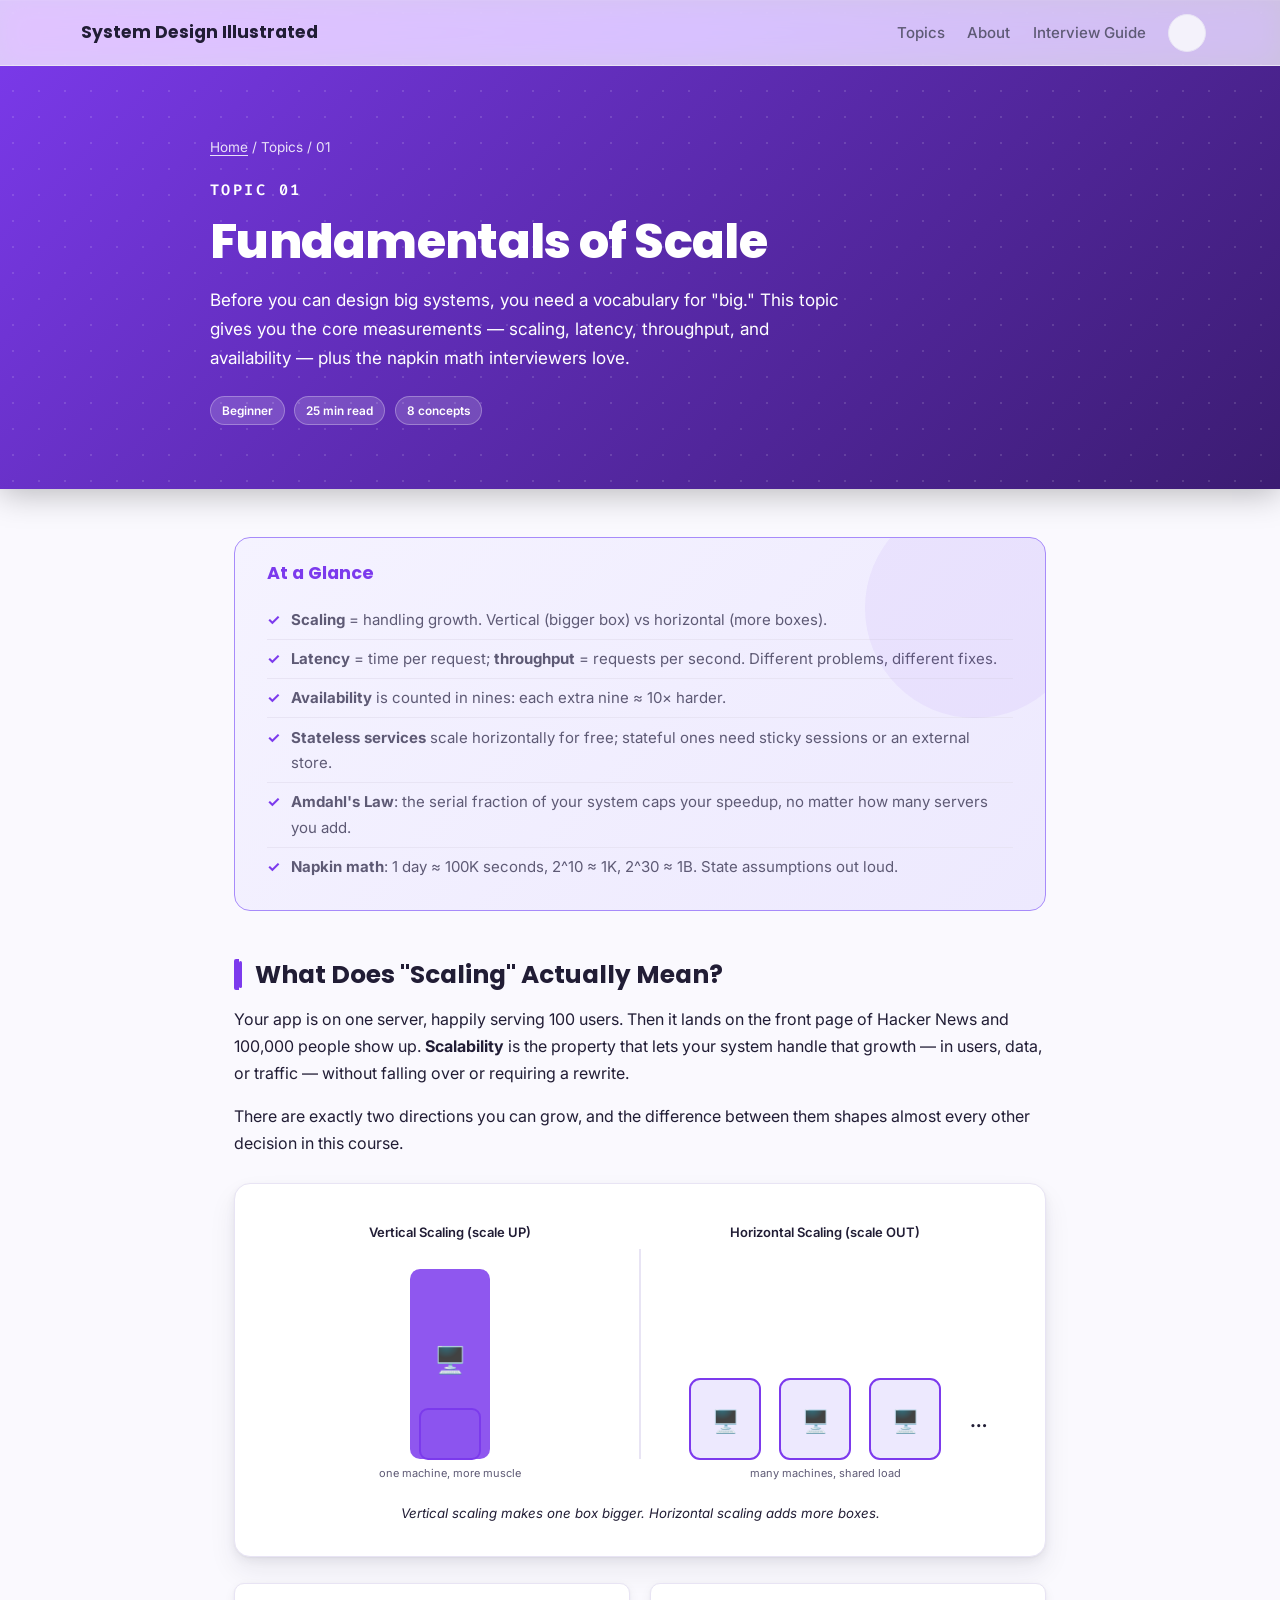
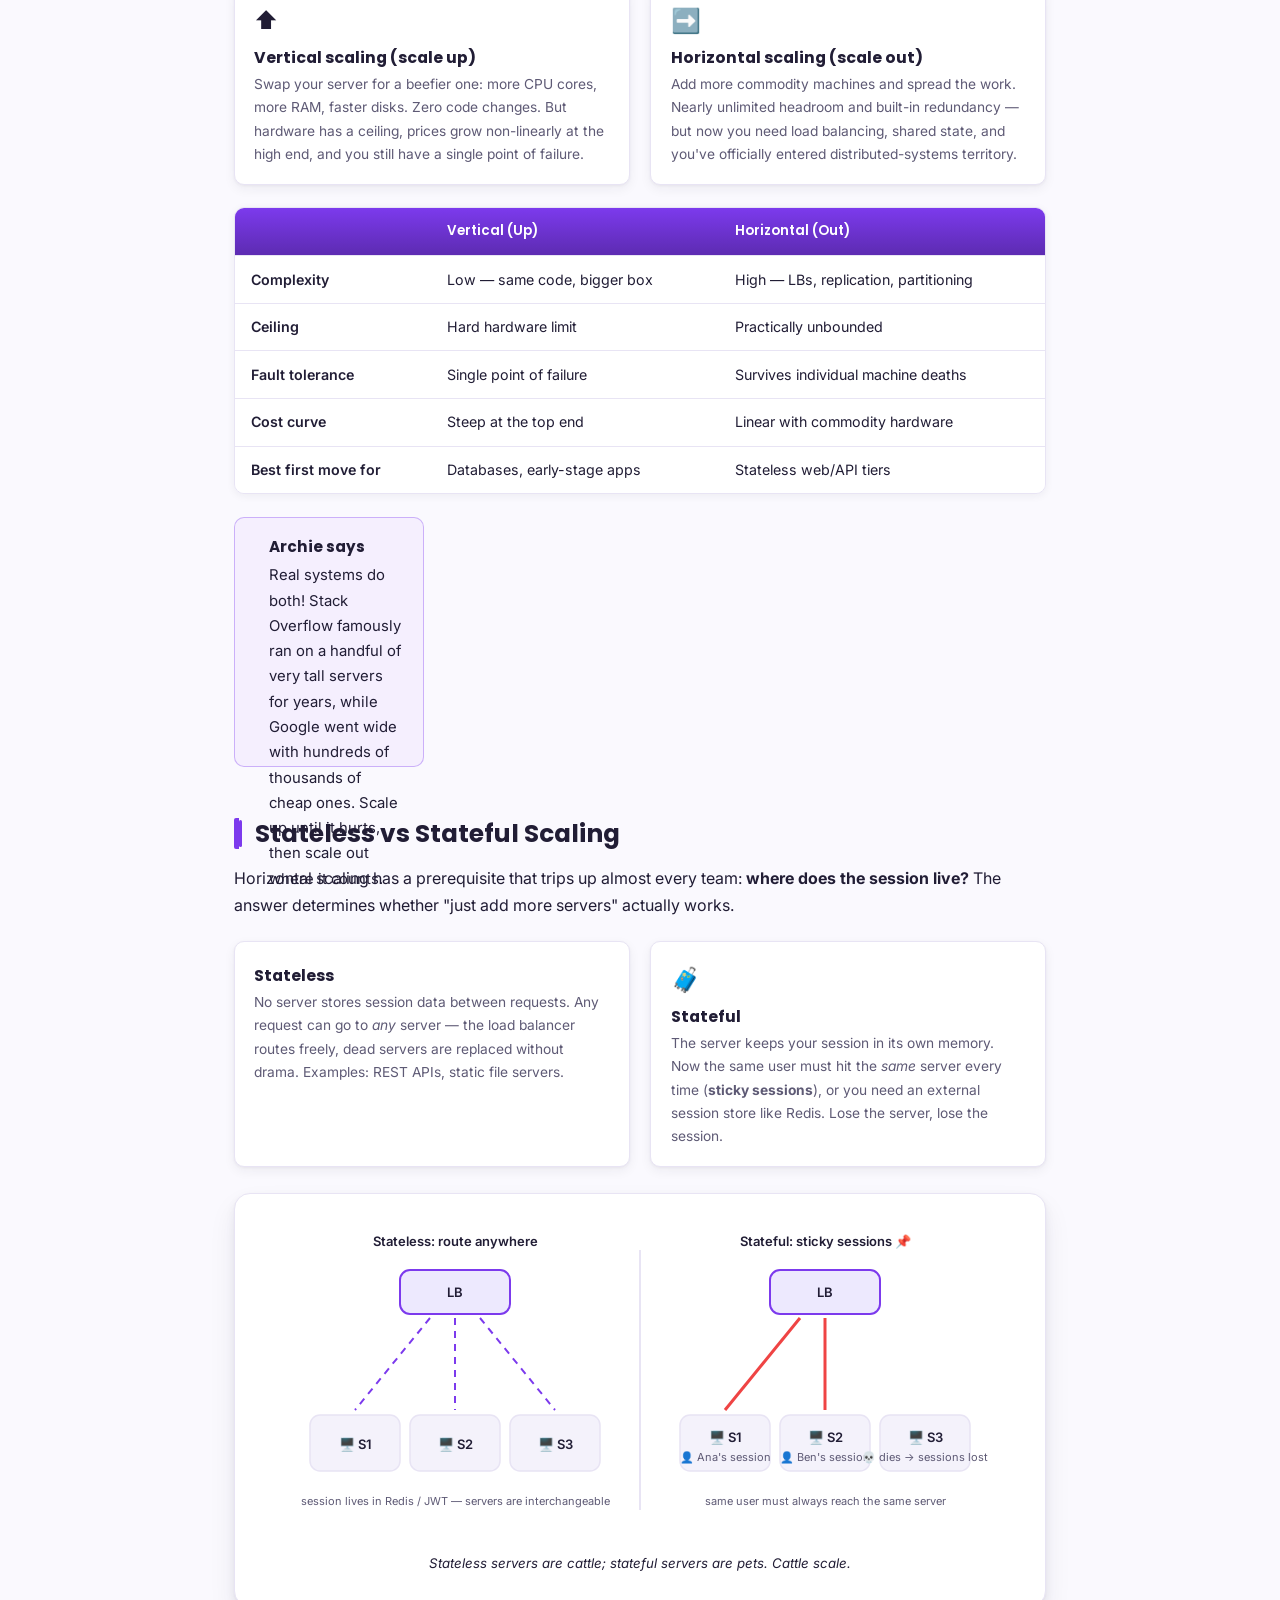
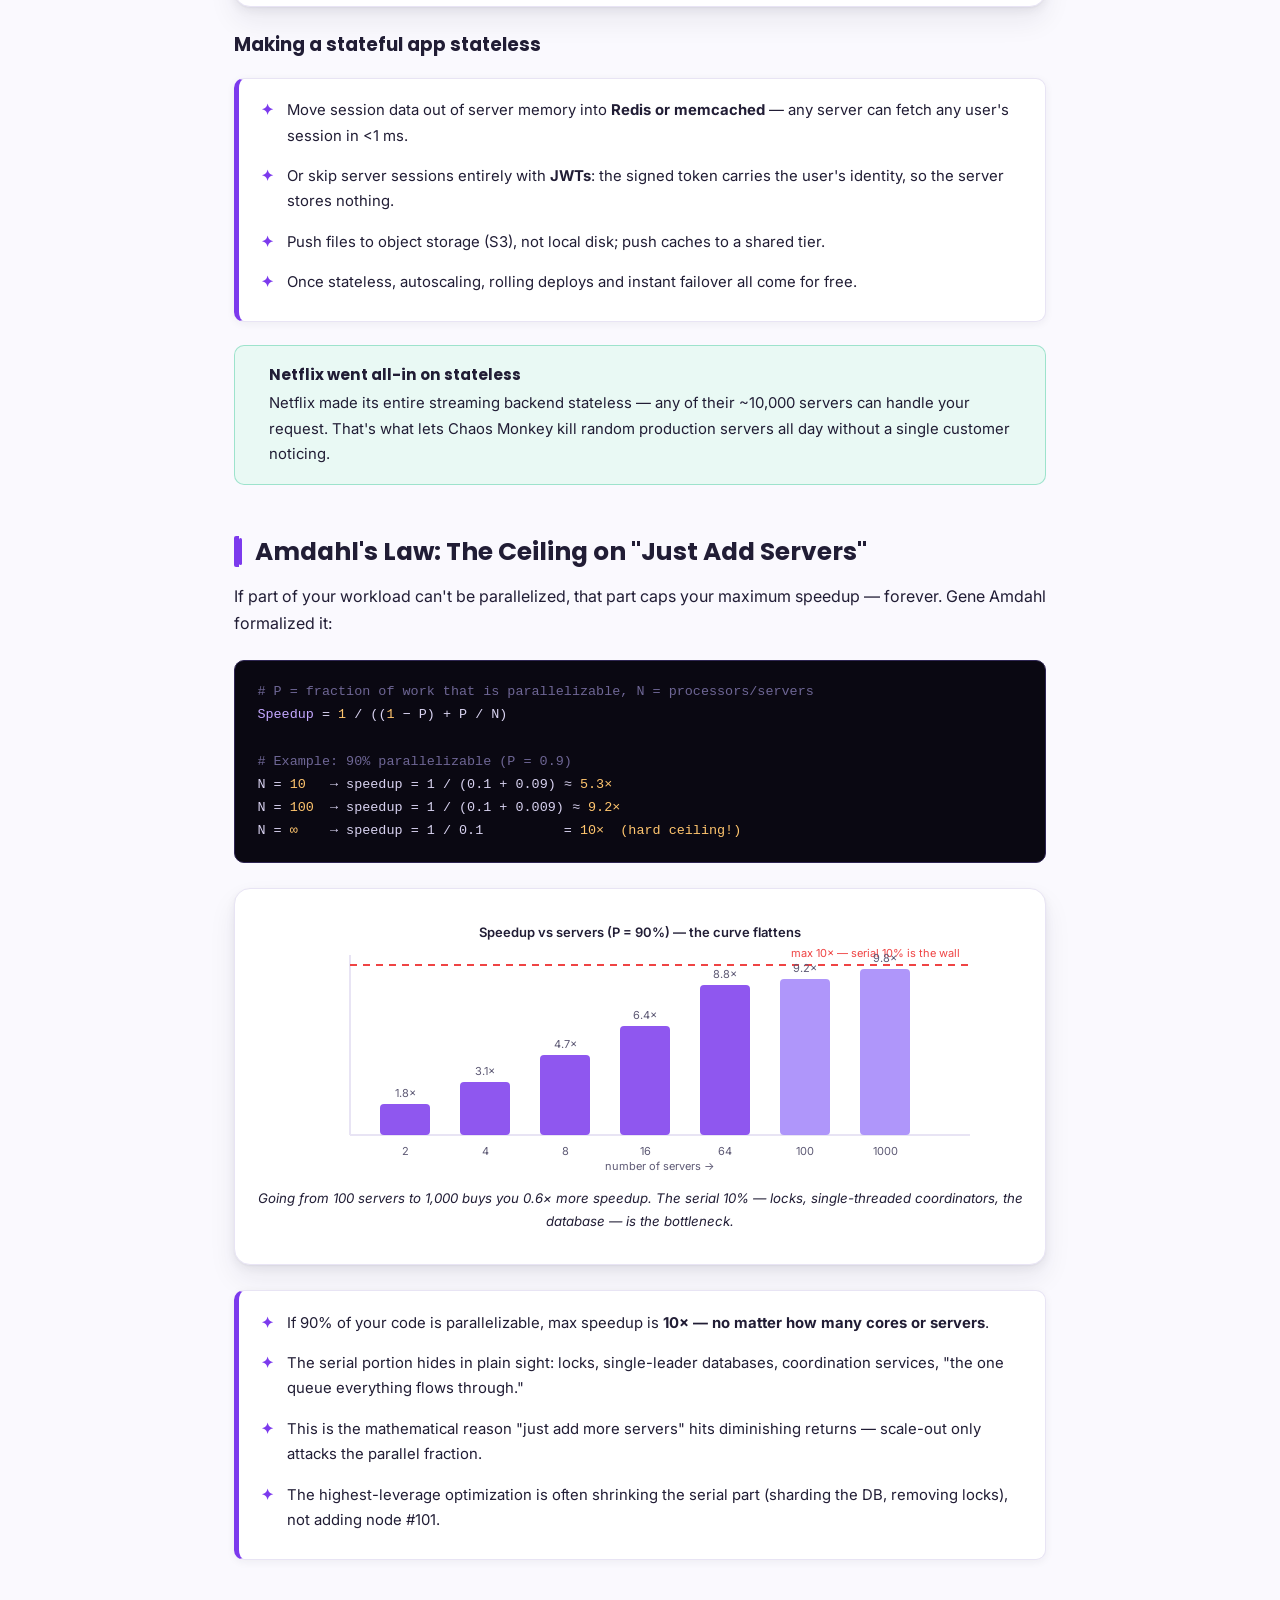
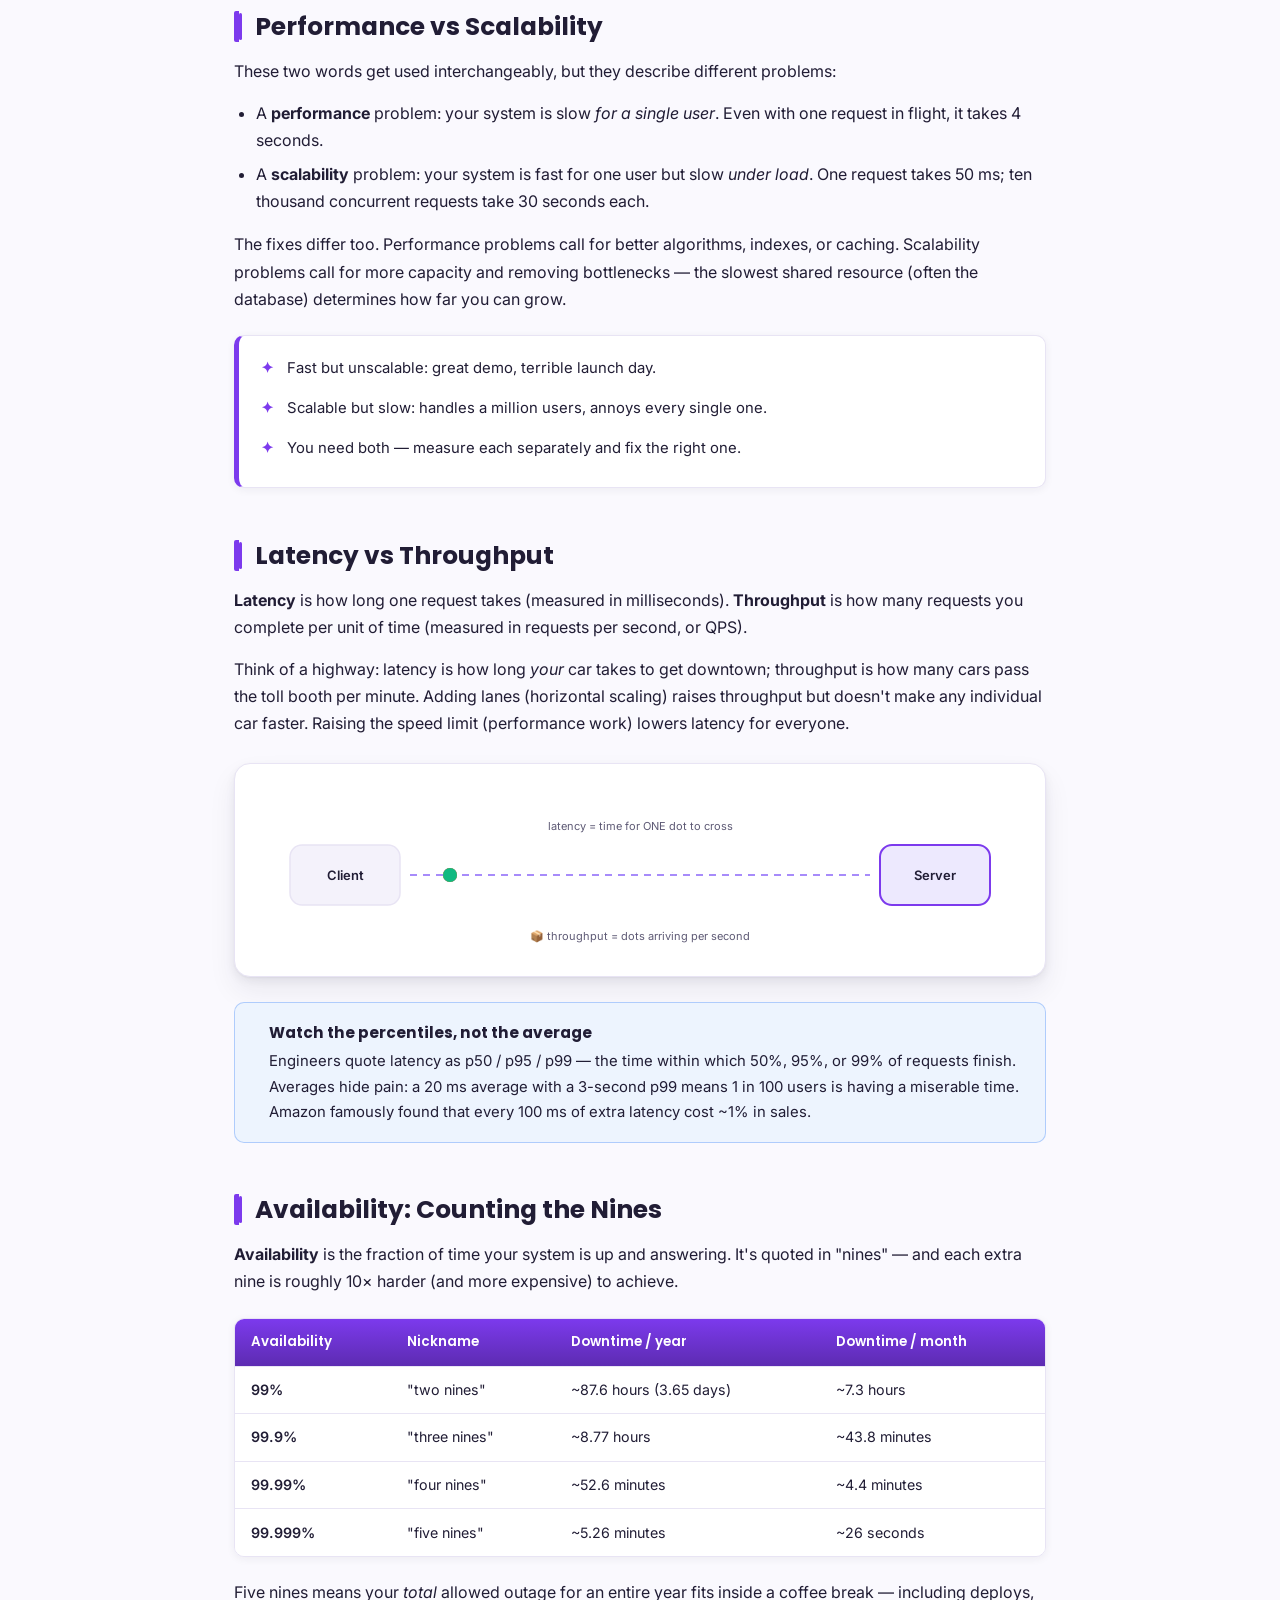
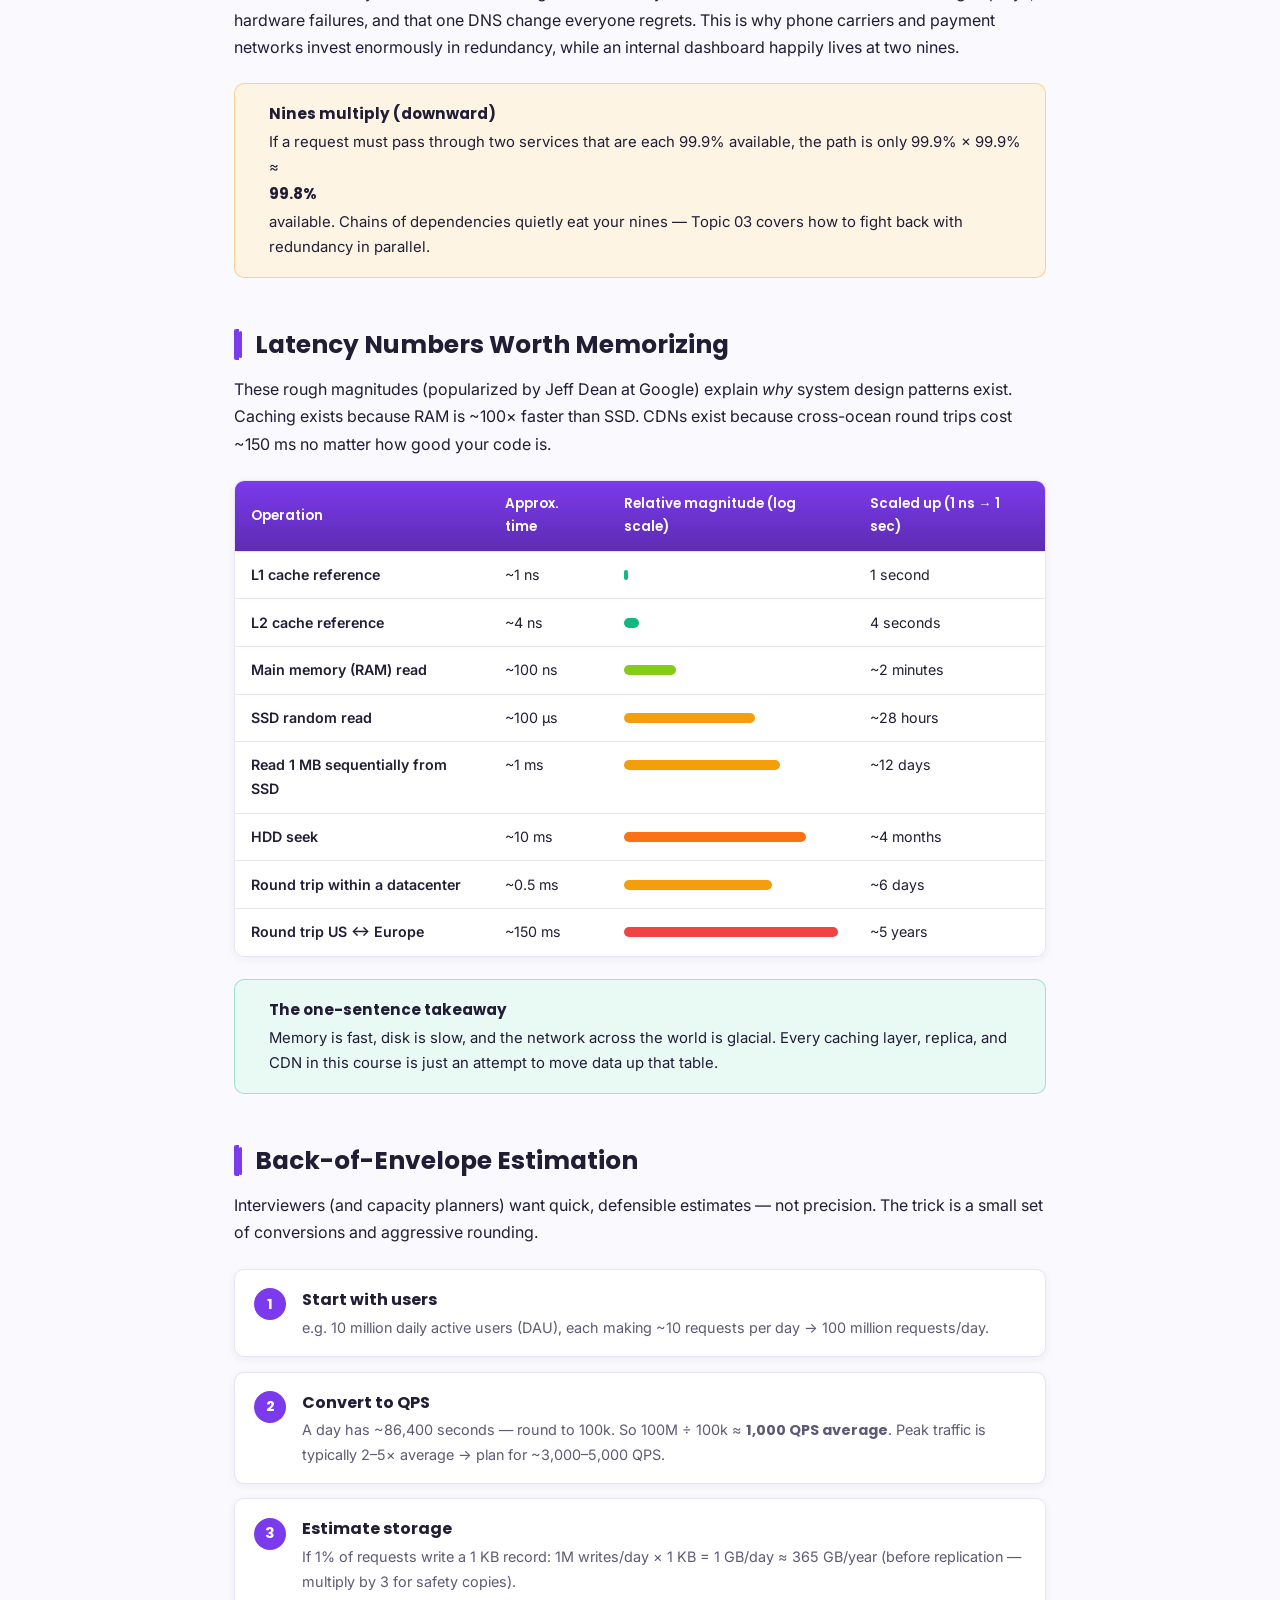
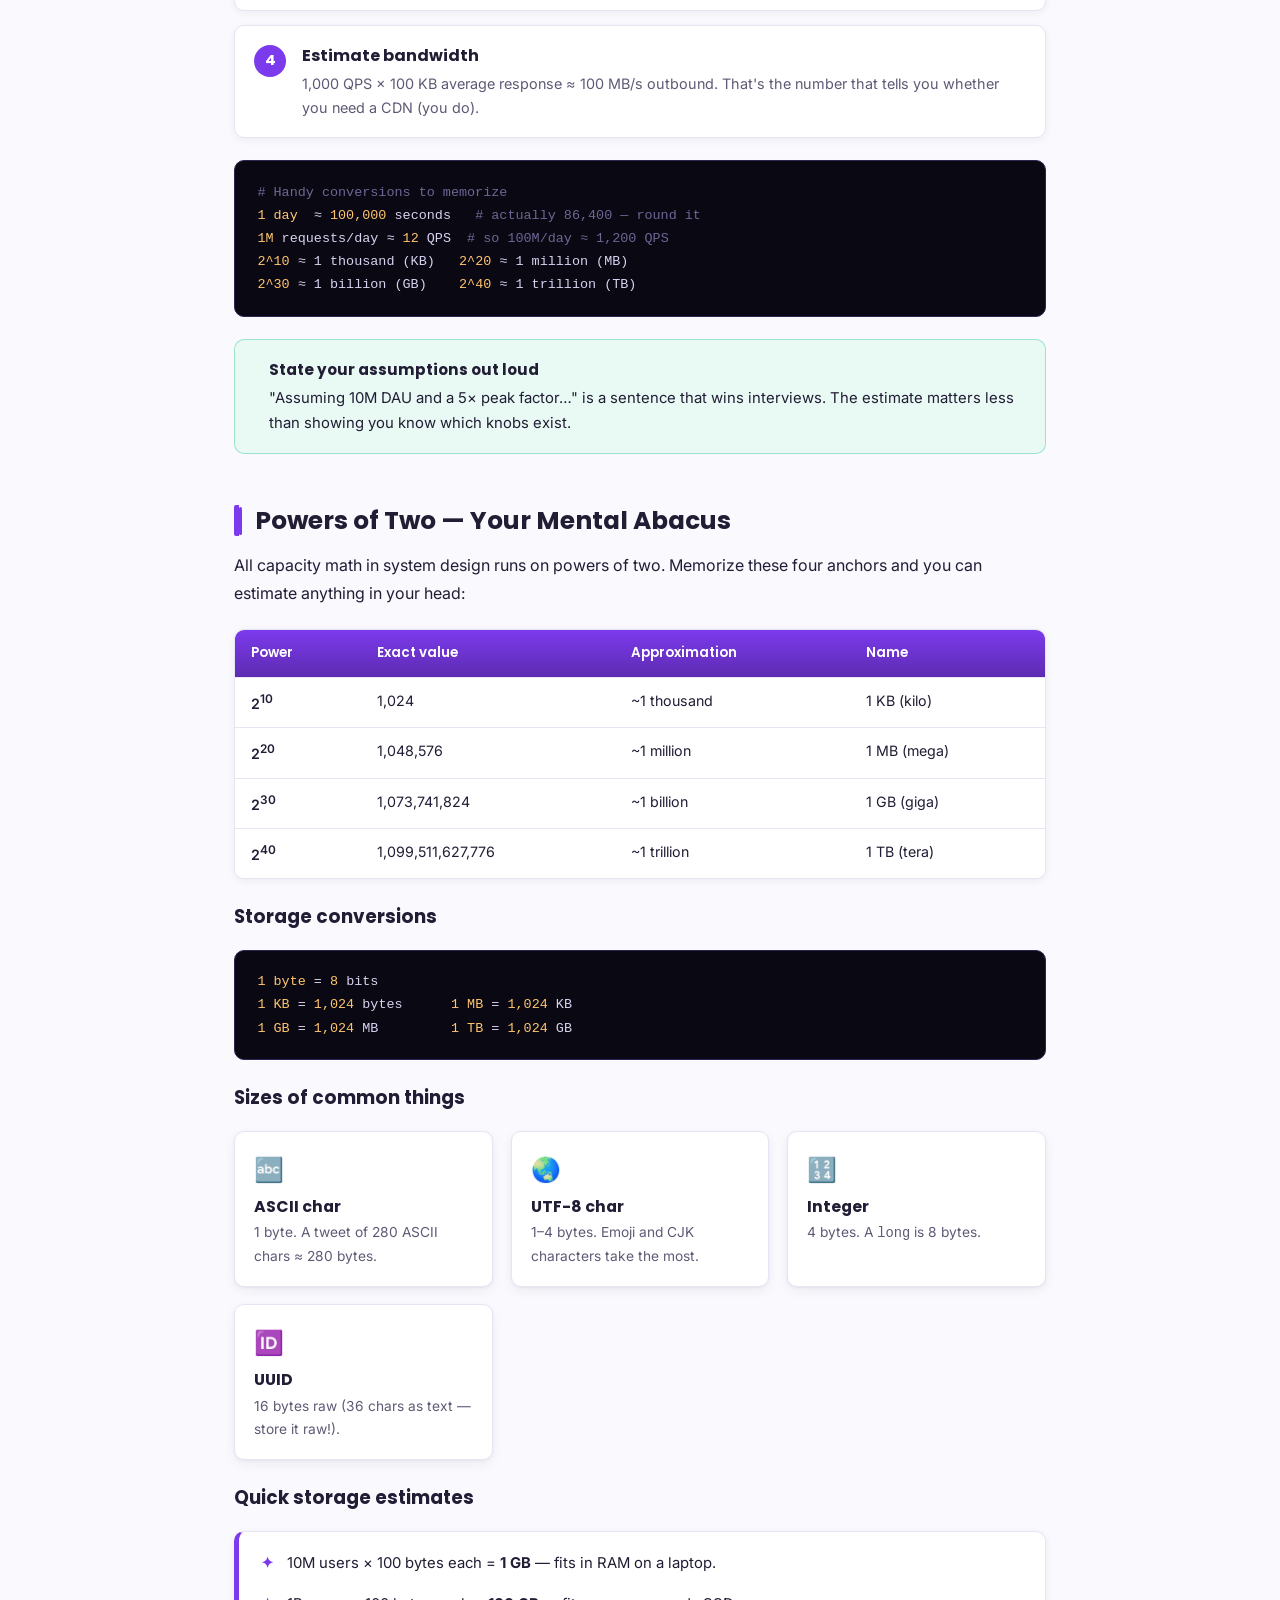
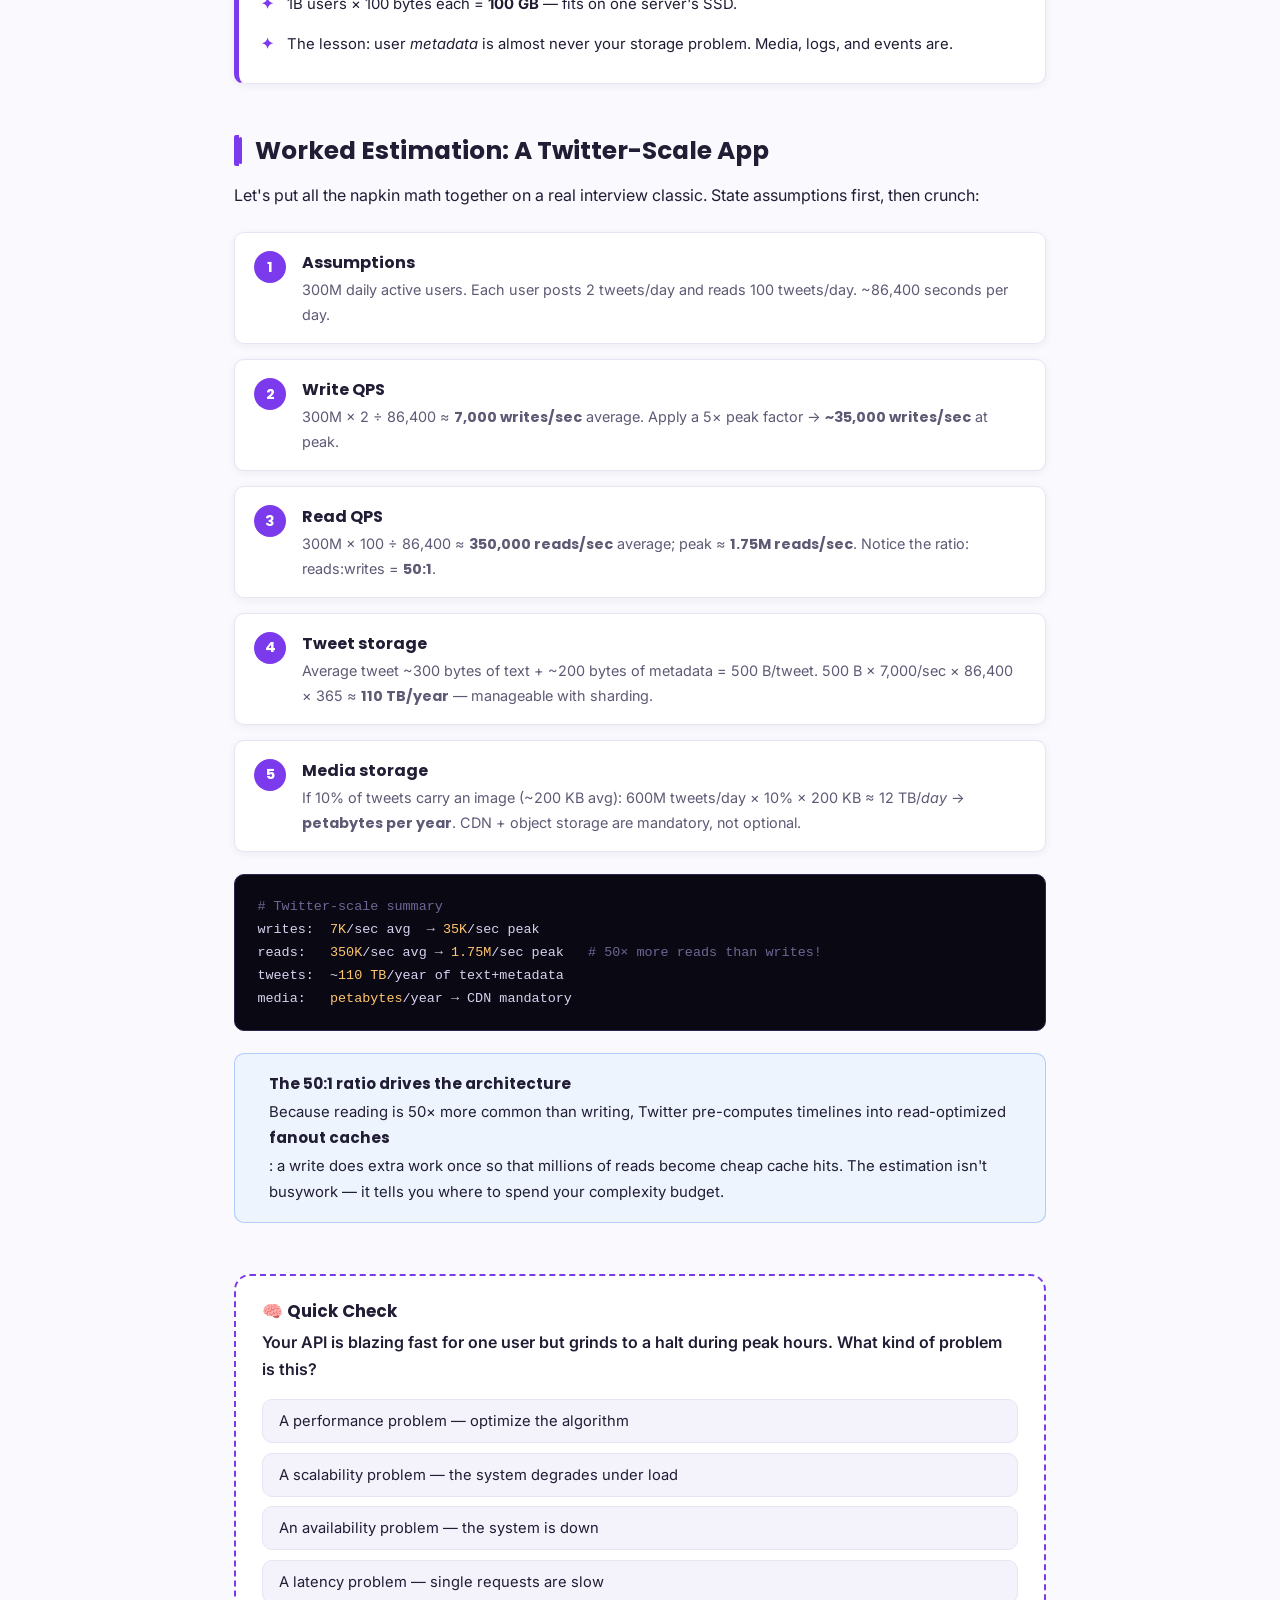
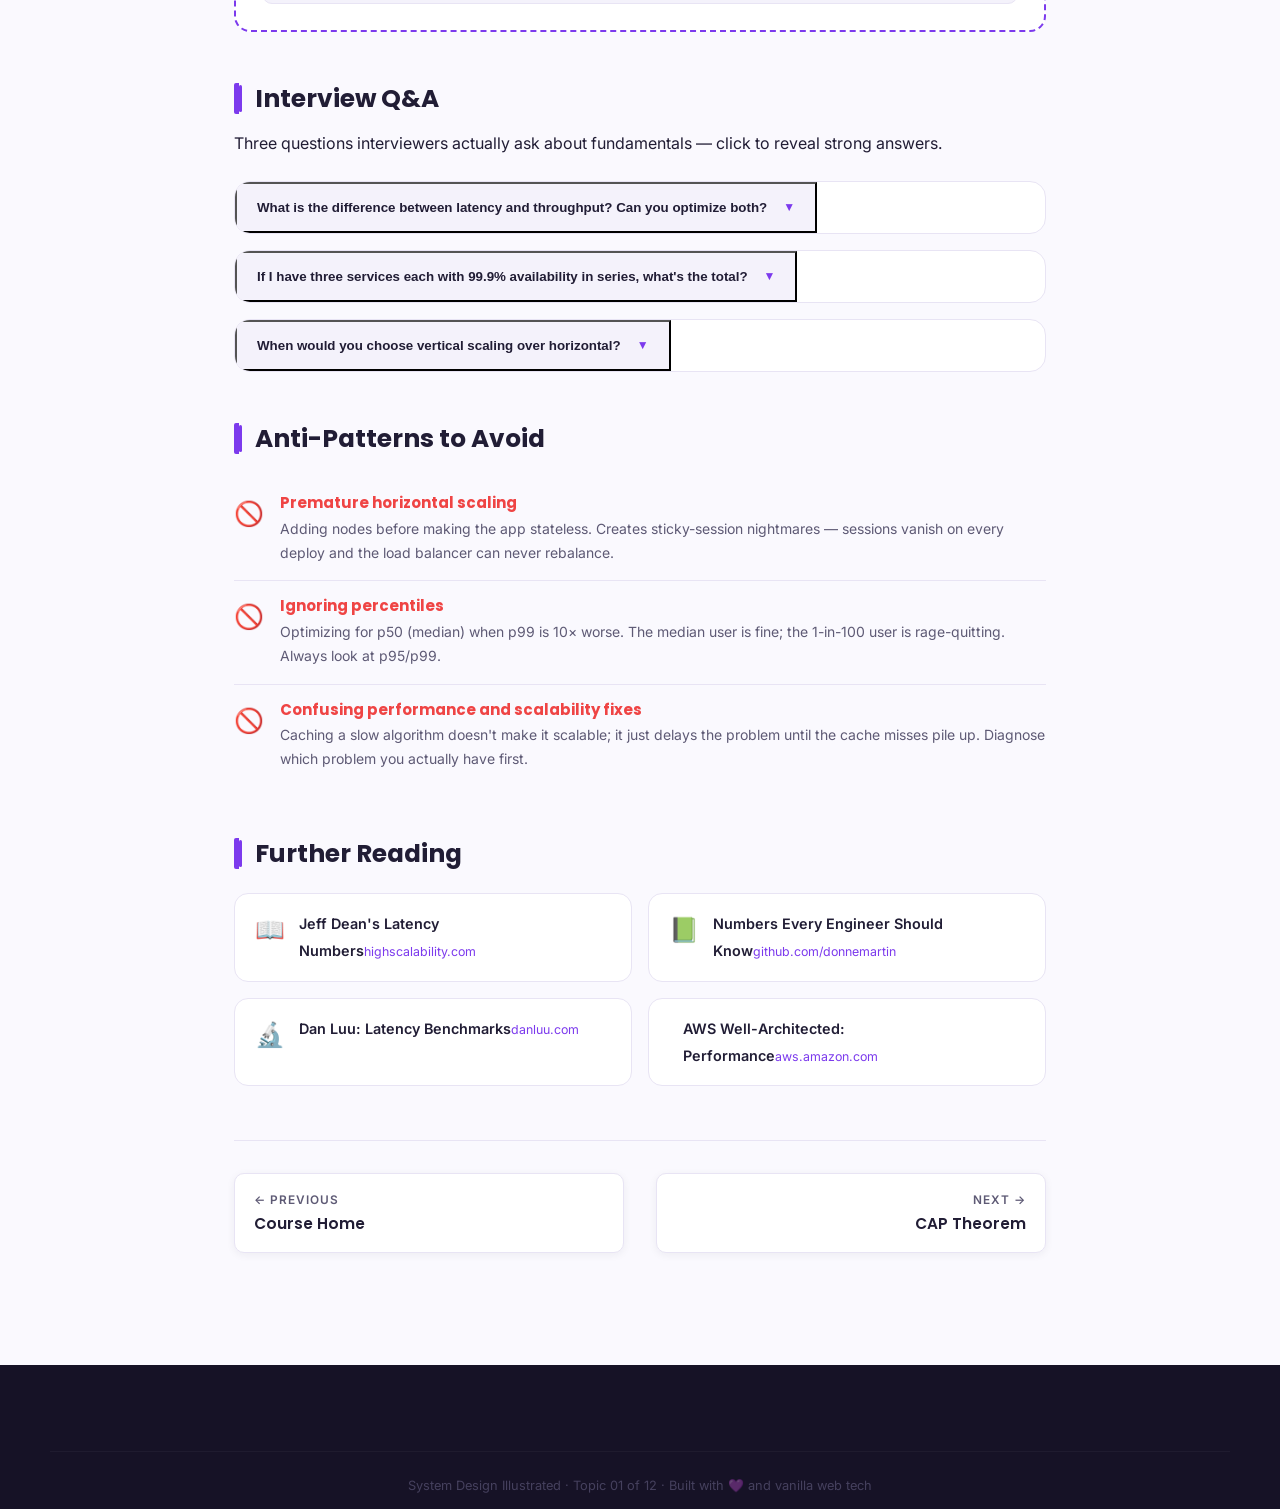
==== commit 97536750: "Further information" ====
--- a/topics/01-fundamentals.html
+++ b/topics/01-fundamentals.html
@@ -14,12 +14,12 @@
 
 <nav class="navbar">
   <div class="nav-inner">
-    <a href="../index.html" class="logo"><span class="bolt">⚡</span><span class="logo-text">System Design Illustrated</span></a>
+    <a href="../index.html" class="logo"><span class="bolt"></span><span class="logo-text">System Design Illustrated</span></a>
     <div class="nav-links">
       <a href="../index.html#topics">Topics</a>
       <a href="../index.html#about">About</a>
       <a href="12-interview-guide.html">Interview Guide</a>
-      <button class="theme-toggle" id="themeToggle" aria-label="Toggle dark mode">🌙</button>
+      <button class="theme-toggle" id="themeToggle" aria-label="Toggle dark mode"></button>
     </div>
   </div>
 </nav>
@@ -28,13 +28,26 @@
   <div class="topic-header-inner">
     <div class="breadcrumb"><a href="../index.html">Home</a> / Topics / 01</div>
     <div class="topic-num-big">TOPIC 01</div>
-    <h1>Fundamentals of Scale 📈</h1>
+    <h1>Fundamentals of Scale </h1>
     <p class="subtitle">Before you can design big systems, you need a vocabulary for "big." This topic gives you the core measurements — scaling, latency, throughput, and availability — plus the napkin math interviewers love.</p>
-    <div class="topic-meta"><span class="tag">🌱 Beginner</span><span class="tag">⏱ 25 min read</span><span class="tag">📐 8 concepts</span></div>
+    <div class="topic-meta"><span class="tag"> Beginner</span><span class="tag"> 25 min read</span><span class="tag"> 8 concepts</span></div>
   </div>
 </header>
 
 <main class="topic-body">
+
+  <!-- ============ AT A GLANCE ============ -->
+  <div class="at-a-glance">
+    <h3> At a Glance</h3>
+    <ul>
+      <li><strong>Scaling</strong> = handling growth. Vertical (bigger box) vs horizontal (more boxes).</li>
+      <li><strong>Latency</strong> = time per request; <strong>throughput</strong> = requests per second. Different problems, different fixes.</li>
+      <li><strong>Availability</strong> is counted in nines: each extra nine ≈ 10× harder.</li>
+      <li><strong>Stateless services</strong> scale horizontally for free; stateful ones need sticky sessions or an external store.</li>
+      <li><strong>Amdahl's Law</strong>: the serial fraction of your system caps your speedup, no matter how many servers you add.</li>
+      <li><strong>Napkin math</strong>: 1 day ≈ 100K seconds, 2^10 ≈ 1K, 2^30 ≈ 1B. State assumptions out loud.</li>
+    </ul>
+  </div>
 
   <!-- ============ SCALABILITY ============ -->
   <section class="section-block reveal">
@@ -92,10 +105,122 @@
     </div>
 
     <div class="callout archie">
-      <span class="co-icon">🤖</span>
+      <span class="co-icon"></span>
       <div><strong>Archie says</strong>
       <p>Real systems do both! Stack Overflow famously ran on a handful of very tall servers for years, while Google went wide with hundreds of thousands of cheap ones. Scale up until it hurts, then scale out where it counts.</p></div>
     </div>
+  </section>
+
+  <!-- ============ STATELESS VS STATEFUL ============ -->
+  <section class="section-block reveal">
+    <h2>Stateless vs Stateful Scaling</h2>
+    <p>Horizontal scaling has a prerequisite that trips up almost every team: <strong>where does the session live?</strong> The answer determines whether "just add more servers" actually works.</p>
+    <div class="two-col">
+      <div class="mini-card">
+        <span class="mc-icon"></span>
+        <h4>Stateless</h4>
+        <p>No server stores session data between requests. Any request can go to <em>any</em> server — the load balancer routes freely, dead servers are replaced without drama. Examples: REST APIs, static file servers.</p>
+      </div>
+      <div class="mini-card">
+        <span class="mc-icon">🧳</span>
+        <h4>Stateful</h4>
+        <p>The server keeps your session in its own memory. Now the same user must hit the <em>same</em> server every time (<strong>sticky sessions</strong>), or you need an external session store like Redis. Lose the server, lose the session.</p>
+      </div>
+    </div>
+
+    <div class="diagram-box">
+      <svg viewBox="0 0 740 320" role="img" aria-label="Stateless: load balancer routes any request to any of three servers. Stateful: each user is pinned to one server with sticky session arrows">
+        <!-- Stateless half -->
+        <text x="185" y="26" text-anchor="middle" class="svg-label">Stateless: route anywhere </text>
+        <rect x="130" y="50" width="110" height="44" rx="10" class="svg-box-p"/>
+        <text x="185" y="77" text-anchor="middle" class="svg-label"> LB</text>
+        <g class="seq seq-1"><line x1="160" y1="98" x2="85" y2="190" class="svg-line svg-dash" style="stroke:#7C3AED"/></g>
+        <g class="seq seq-2"><line x1="185" y1="98" x2="185" y2="190" class="svg-line svg-dash" style="stroke:#7C3AED"/></g>
+        <g class="seq seq-3"><line x1="210" y1="98" x2="285" y2="190" class="svg-line svg-dash" style="stroke:#7C3AED"/></g>
+        <rect x="40" y="195" width="90" height="56" rx="10" class="svg-box"/>
+        <text x="85" y="229" text-anchor="middle" class="svg-label">🖥️ S1</text>
+        <rect x="140" y="195" width="90" height="56" rx="10" class="svg-box"/>
+        <text x="185" y="229" text-anchor="middle" class="svg-label">🖥️ S2</text>
+        <rect x="240" y="195" width="90" height="56" rx="10" class="svg-box"/>
+        <text x="285" y="229" text-anchor="middle" class="svg-label">🖥️ S3</text>
+        <text x="185" y="285" text-anchor="middle" class="svg-soft">session lives in Redis / JWT — servers are interchangeable</text>
+        <!-- divider -->
+        <line x1="370" y1="30" x2="370" y2="290" class="svg-line" style="stroke:var(--border)"/>
+        <!-- Stateful half -->
+        <text x="555" y="26" text-anchor="middle" class="svg-label">Stateful: sticky sessions 📌</text>
+        <rect x="500" y="50" width="110" height="44" rx="10" class="svg-box-p"/>
+        <text x="555" y="77" text-anchor="middle" class="svg-label"> LB</text>
+        <line x1="530" y1="98" x2="455" y2="190" class="svg-line" style="stroke:#EF4444;stroke-width:3"/>
+        <line x1="555" y1="98" x2="555" y2="190" class="svg-line" style="stroke:#EF4444;stroke-width:3"/>
+        <rect x="410" y="195" width="90" height="56" rx="10" class="svg-box"/>
+        <text x="455" y="222" text-anchor="middle" class="svg-label">🖥️ S1</text>
+        <text x="455" y="241" text-anchor="middle" class="svg-soft">👤 Ana's session</text>
+        <rect x="510" y="195" width="90" height="56" rx="10" class="svg-box"/>
+        <text x="555" y="222" text-anchor="middle" class="svg-label">🖥️ S2</text>
+        <text x="555" y="241" text-anchor="middle" class="svg-soft">👤 Ben's session</text>
+        <rect x="610" y="195" width="90" height="56" rx="10" class="svg-box"/>
+        <text x="655" y="222" text-anchor="middle" class="svg-label">🖥️ S3</text>
+        <text x="655" y="241" text-anchor="middle" class="svg-soft">💀 dies → sessions lost</text>
+        <text x="555" y="285" text-anchor="middle" class="svg-soft">same user must always reach the same server</text>
+      </svg>
+      <p class="diagram-caption">Stateless servers are cattle; stateful servers are pets. Cattle scale.</p>
+    </div>
+
+    <h3>Making a stateful app stateless</h3>
+    <ul class="key-points">
+      <li>Move session data out of server memory into <strong>Redis or memcached</strong> — any server can fetch any user's session in &lt;1 ms.</li>
+      <li>Or skip server sessions entirely with <strong>JWTs</strong>: the signed token carries the user's identity, so the server stores nothing.</li>
+      <li>Push files to object storage (S3), not local disk; push caches to a shared tier.</li>
+      <li>Once stateless, autoscaling, rolling deploys and instant failover all come for free.</li>
+    </ul>
+
+    <div class="callout success">
+      <span class="co-icon"></span>
+      <div><strong>Netflix went all-in on stateless</strong>
+      <p>Netflix made its entire streaming backend stateless — any of their ~10,000 servers can handle your request. That's what lets Chaos Monkey kill random production servers all day without a single customer noticing.</p></div>
+    </div>
+  </section>
+
+  <!-- ============ AMDAHL'S LAW ============ -->
+  <section class="section-block reveal">
+    <h2>Amdahl's Law: The Ceiling on "Just Add Servers"</h2>
+    <p>If part of your workload can't be parallelized, that part caps your maximum speedup — forever. Gene Amdahl formalized it:</p>
+    <pre class="code-block" data-lang="math"><code><span class="c-c"># P = fraction of work that is parallelizable, N = processors/servers</span>
+<span class="c-k">Speedup</span> = <span class="c-n">1</span> / ((<span class="c-n">1</span> − P) + P / N)
+
+<span class="c-c"># Example: 90% parallelizable (P = 0.9)</span>
+N = <span class="c-n">10</span>   → speedup = 1 / (0.1 + 0.09) ≈ <span class="c-n">5.3×</span>
+N = <span class="c-n">100</span>  → speedup = 1 / (0.1 + 0.009) ≈ <span class="c-n">9.2×</span>
+N = <span class="c-n">∞</span>    → speedup = 1 / 0.1          = <span class="c-n">10×  (hard ceiling!)</span></code></pre>
+
+    <div class="diagram-box">
+      <svg viewBox="0 0 740 260" role="img" aria-label="Bar chart showing speedup flattening: with 90 percent parallelizable code, speedup approaches 10x and never exceeds it regardless of server count">
+        <text x="370" y="22" text-anchor="middle" class="svg-label">Speedup vs servers (P = 90%) — the curve flattens</text>
+        <!-- axis -->
+        <line x1="80" y1="220" x2="700" y2="220" class="svg-line" style="stroke:var(--border);stroke-width:2"/>
+        <line x1="80" y1="220" x2="80" y2="40" class="svg-line" style="stroke:var(--border);stroke-width:2"/>
+        <!-- ceiling line -->
+        <line x1="80" y1="50" x2="700" y2="50" class="svg-line svg-dash" style="stroke:#EF4444"/>
+        <text x="690" y="42" text-anchor="end" class="svg-soft" style="fill:#EF4444">max 10× — serial 10% is the wall</text>
+        <!-- bars: speedup 1.8 (2), 3.1 (4), 4.7 (8), 6.4 (16), 8.8 (64), 9.2 (100), 9.8 (1000) ; scale 17px per x -->
+        <g class="seq seq-1"><rect x="110" y="189" width="50" height="31" rx="4" style="fill:#7C3AED;opacity:.85"/><text x="135" y="240" text-anchor="middle" class="svg-soft">2</text><text x="135" y="182" text-anchor="middle" class="svg-soft">1.8×</text></g>
+        <g class="seq seq-2"><rect x="190" y="167" width="50" height="53" rx="4" style="fill:#7C3AED;opacity:.85"/><text x="215" y="240" text-anchor="middle" class="svg-soft">4</text><text x="215" y="160" text-anchor="middle" class="svg-soft">3.1×</text></g>
+        <g class="seq seq-3"><rect x="270" y="140" width="50" height="80" rx="4" style="fill:#7C3AED;opacity:.85"/><text x="295" y="240" text-anchor="middle" class="svg-soft">8</text><text x="295" y="133" text-anchor="middle" class="svg-soft">4.7×</text></g>
+        <g class="seq seq-4"><rect x="350" y="111" width="50" height="109" rx="4" style="fill:#7C3AED;opacity:.85"/><text x="375" y="240" text-anchor="middle" class="svg-soft">16</text><text x="375" y="104" text-anchor="middle" class="svg-soft">6.4×</text></g>
+        <g class="seq seq-5"><rect x="430" y="70" width="50" height="150" rx="4" style="fill:#7C3AED;opacity:.85"/><text x="455" y="240" text-anchor="middle" class="svg-soft">64</text><text x="455" y="63" text-anchor="middle" class="svg-soft">8.8×</text></g>
+        <g class="seq seq-6"><rect x="510" y="64" width="50" height="156" rx="4" style="fill:#A78BFA;opacity:.9"/><text x="535" y="240" text-anchor="middle" class="svg-soft">100</text><text x="535" y="57" text-anchor="middle" class="svg-soft">9.2×</text></g>
+        <g class="seq seq-7"><rect x="590" y="54" width="50" height="166" rx="4" style="fill:#A78BFA;opacity:.9"/><text x="615" y="240" text-anchor="middle" class="svg-soft">1000</text><text x="615" y="47" text-anchor="middle" class="svg-soft">9.8×</text></g>
+        <text x="390" y="255" text-anchor="middle" class="svg-soft">number of servers →</text>
+      </svg>
+      <p class="diagram-caption">Going from 100 servers to 1,000 buys you 0.6× more speedup. The serial 10% — locks, single-threaded coordinators, the database — is the bottleneck.</p>
+    </div>
+
+    <ul class="key-points">
+      <li>If 90% of your code is parallelizable, max speedup is <strong>10× — no matter how many cores or servers</strong>.</li>
+      <li>The serial portion hides in plain sight: locks, single-leader databases, coordination services, "the one queue everything flows through."</li>
+      <li>This is the mathematical reason "just add more servers" hits diminishing returns — scale-out only attacks the parallel fraction.</li>
+      <li>The highest-leverage optimization is often shrinking the serial part (sharding the DB, removing locks), not adding node #101.</li>
+    </ul>
   </section>
 
   <!-- ============ PERFORMANCE VS SCALABILITY ============ -->
@@ -130,13 +255,13 @@
         <circle cx="180" cy="85" r="7" class="pkt pkt-1" style="fill:#7C3AED"/>
         <circle cx="180" cy="85" r="7" class="pkt pkt-1" style="fill:#F59E0B;animation-delay:.8s"/>
         <circle cx="180" cy="85" r="7" class="pkt pkt-1" style="fill:#10B981;animation-delay:1.6s"/>
-        <text x="370" y="40" text-anchor="middle" class="svg-soft">⏱ latency = time for ONE dot to cross</text>
+        <text x="370" y="40" text-anchor="middle" class="svg-soft"> latency = time for ONE dot to cross</text>
         <text x="370" y="150" text-anchor="middle" class="svg-soft">📦 throughput = dots arriving per second</text>
       </svg>
     </div>
 
     <div class="callout info">
-      <span class="co-icon">💡</span>
+      <span class="co-icon"></span>
       <div><strong>Watch the percentiles, not the average</strong>
       <p>Engineers quote latency as p50 / p95 / p99 — the time within which 50%, 95%, or 99% of requests finish. Averages hide pain: a 20&nbsp;ms average with a 3-second p99 means 1 in 100 users is having a miserable time. Amazon famously found that every 100&nbsp;ms of extra latency cost ~1% in sales.</p></div>
     </div>
@@ -162,7 +287,7 @@
     <p>Five nines means your <em>total</em> allowed outage for an entire year fits inside a coffee break — including deploys, hardware failures, and that one DNS change everyone regrets. This is why phone carriers and payment networks invest enormously in redundancy, while an internal dashboard happily lives at two nines.</p>
 
     <div class="callout warn">
-      <span class="co-icon">⚠️</span>
+      <span class="co-icon"></span>
       <div><strong>Nines multiply (downward)</strong>
       <p>If a request must pass through two services that are each 99.9% available, the path is only 99.9% × 99.9% ≈ <strong>99.8%</strong> available. Chains of dependencies quietly eat your nines — Topic 03 covers how to fight back with redundancy in parallel.</p></div>
     </div>
@@ -175,22 +300,22 @@
 
     <div class="table-wrap">
       <table class="compare-table">
-        <thead><tr><th>Operation</th><th>Approx. time</th><th>Scaled up (1 ns → 1 sec)</th></tr></thead>
+        <thead><tr><th>Operation</th><th>Approx. time</th><th>Relative magnitude (log scale)</th><th>Scaled up (1 ns → 1 sec)</th></tr></thead>
         <tbody>
-          <tr><td>L1 cache reference</td><td>~1 ns</td><td>1 second</td></tr>
-          <tr><td>L2 cache reference</td><td>~4 ns</td><td>4 seconds</td></tr>
-          <tr><td>Main memory (RAM) read</td><td>~100 ns</td><td>~2 minutes</td></tr>
-          <tr><td>SSD random read</td><td>~100 µs</td><td>~28 hours</td></tr>
-          <tr><td>Read 1 MB sequentially from SSD</td><td>~1 ms</td><td>~12 days</td></tr>
-          <tr><td>HDD seek</td><td>~10 ms</td><td>~4 months</td></tr>
-          <tr><td>Round trip within a datacenter</td><td>~0.5 ms</td><td>~6 days</td></tr>
-          <tr><td>Round trip US ↔ Europe</td><td>~150 ms</td><td>~5 years</td></tr>
+          <tr><td>L1 cache reference</td><td>~1 ns</td><td><span class="latency-bar" style="display:inline-block;height:10px;border-radius:5px;background:#10B981;width:2%"></span></td><td>1 second</td></tr>
+          <tr><td>L2 cache reference</td><td>~4 ns</td><td><span class="latency-bar" style="display:inline-block;height:10px;border-radius:5px;background:#10B981;width:7%"></span></td><td>4 seconds</td></tr>
+          <tr><td>Main memory (RAM) read</td><td>~100 ns</td><td><span class="latency-bar" style="display:inline-block;height:10px;border-radius:5px;background:#84CC16;width:24%"></span></td><td>~2 minutes</td></tr>
+          <tr><td>SSD random read</td><td>~100 µs</td><td><span class="latency-bar" style="display:inline-block;height:10px;border-radius:5px;background:#F59E0B;width:61%"></span></td><td>~28 hours</td></tr>
+          <tr><td>Read 1 MB sequentially from SSD</td><td>~1 ms</td><td><span class="latency-bar" style="display:inline-block;height:10px;border-radius:5px;background:#F59E0B;width:73%"></span></td><td>~12 days</td></tr>
+          <tr><td>HDD seek</td><td>~10 ms</td><td><span class="latency-bar" style="display:inline-block;height:10px;border-radius:5px;background:#F97316;width:85%"></span></td><td>~4 months</td></tr>
+          <tr><td>Round trip within a datacenter</td><td>~0.5 ms</td><td><span class="latency-bar" style="display:inline-block;height:10px;border-radius:5px;background:#F59E0B;width:69%"></span></td><td>~6 days</td></tr>
+          <tr><td>Round trip US ↔ Europe</td><td>~150 ms</td><td><span class="latency-bar" style="display:inline-block;height:10px;border-radius:5px;background:#EF4444;width:100%"></span></td><td>~5 years</td></tr>
         </tbody>
       </table>
     </div>
 
     <div class="callout tip">
-      <span class="co-icon">🎯</span>
+      <span class="co-icon"></span>
       <div><strong>The one-sentence takeaway</strong>
       <p>Memory is fast, disk is slow, and the network across the world is glacial. Every caching layer, replica, and CDN in this course is just an attempt to move data up that table.</p></div>
     </div>
@@ -215,9 +340,73 @@
 <span class="c-n">2^30</span> ≈ 1 billion (GB)    <span class="c-n">2^40</span> ≈ 1 trillion (TB)</code></pre>
 
     <div class="callout success">
-      <span class="co-icon">✅</span>
+      <span class="co-icon"></span>
       <div><strong>State your assumptions out loud</strong>
       <p>"Assuming 10M DAU and a 5× peak factor…" is a sentence that wins interviews. The estimate matters less than showing you know which knobs exist.</p></div>
+    </div>
+  </section>
+
+  <!-- ============ POWERS OF TWO ============ -->
+  <section class="section-block reveal">
+    <h2>Powers of Two — Your Mental Abacus</h2>
+    <p>All capacity math in system design runs on powers of two. Memorize these four anchors and you can estimate anything in your head:</p>
+
+    <div class="table-wrap">
+      <table class="compare-table">
+        <thead><tr><th>Power</th><th>Exact value</th><th>Approximation</th><th>Name</th></tr></thead>
+        <tbody>
+          <tr><td>2<sup>10</sup></td><td>1,024</td><td>~1 thousand</td><td>1 KB (kilo)</td></tr>
+          <tr><td>2<sup>20</sup></td><td>1,048,576</td><td>~1 million</td><td>1 MB (mega)</td></tr>
+          <tr><td>2<sup>30</sup></td><td>1,073,741,824</td><td>~1 billion</td><td>1 GB (giga)</td></tr>
+          <tr><td>2<sup>40</sup></td><td>1,099,511,627,776</td><td>~1 trillion</td><td>1 TB (tera)</td></tr>
+        </tbody>
+      </table>
+    </div>
+
+    <h3>Storage conversions</h3>
+    <pre class="code-block" data-lang="units"><code><span class="c-n">1 byte</span> = <span class="c-n">8</span> bits
+<span class="c-n">1 KB</span> = <span class="c-n">1,024</span> bytes      <span class="c-n">1 MB</span> = <span class="c-n">1,024</span> KB
+<span class="c-n">1 GB</span> = <span class="c-n">1,024</span> MB         <span class="c-n">1 TB</span> = <span class="c-n">1,024</span> GB</code></pre>
+
+    <h3>Sizes of common things</h3>
+    <div class="cards-grid">
+      <div class="mini-card"><span class="mc-icon">🔤</span><h4>ASCII char</h4><p>1 byte. A tweet of 280 ASCII chars ≈ 280 bytes.</p></div>
+      <div class="mini-card"><span class="mc-icon">🌏</span><h4>UTF-8 char</h4><p>1–4 bytes. Emoji and CJK characters take the most.</p></div>
+      <div class="mini-card"><span class="mc-icon">🔢</span><h4>Integer</h4><p>4 bytes. A <code>long</code> is 8 bytes.</p></div>
+      <div class="mini-card"><span class="mc-icon">🆔</span><h4>UUID</h4><p>16 bytes raw (36 chars as text — store it raw!).</p></div>
+    </div>
+
+    <h3>Quick storage estimates</h3>
+    <ul class="key-points">
+      <li>10M users × 100 bytes each = <strong>1 GB</strong> — fits in RAM on a laptop.</li>
+      <li>1B users × 100 bytes each = <strong>100 GB</strong> — fits on one server's SSD.</li>
+      <li>The lesson: user <em>metadata</em> is almost never your storage problem. Media, logs, and events are.</li>
+    </ul>
+  </section>
+
+  <!-- ============ WORKED ESTIMATION: TWITTER ============ -->
+  <section class="section-block reveal">
+    <h2>Worked Estimation: A Twitter-Scale App</h2>
+    <p>Let's put all the napkin math together on a real interview classic. State assumptions first, then crunch:</p>
+
+    <div class="steps">
+      <div class="step-item"><div class="step-num">1</div><div><strong>Assumptions</strong><p>300M daily active users. Each user posts 2 tweets/day and reads 100 tweets/day. ~86,400 seconds per day.</p></div></div>
+      <div class="step-item"><div class="step-num">2</div><div><strong>Write QPS</strong><p>300M × 2 ÷ 86,400 ≈ <strong>7,000 writes/sec</strong> average. Apply a 5× peak factor → <strong>~35,000 writes/sec</strong> at peak.</p></div></div>
+      <div class="step-item"><div class="step-num">3</div><div><strong>Read QPS</strong><p>300M × 100 ÷ 86,400 ≈ <strong>350,000 reads/sec</strong> average; peak ≈ <strong>1.75M reads/sec</strong>. Notice the ratio: reads:writes = <strong>50:1</strong>.</p></div></div>
+      <div class="step-item"><div class="step-num">4</div><div><strong>Tweet storage</strong><p>Average tweet ~300 bytes of text + ~200 bytes of metadata = 500 B/tweet. 500 B × 7,000/sec × 86,400 × 365 ≈ <strong>110 TB/year</strong> — manageable with sharding.</p></div></div>
+      <div class="step-item"><div class="step-num">5</div><div><strong>Media storage</strong><p>If 10% of tweets carry an image (~200 KB avg): 600M tweets/day × 10% × 200 KB ≈ 12 TB/<em>day</em> → <strong>petabytes per year</strong>. CDN + object storage are mandatory, not optional.</p></div></div>
+    </div>
+
+    <pre class="code-block" data-lang="napkin"><code><span class="c-c"># Twitter-scale summary</span>
+writes:  <span class="c-n">7K</span>/sec avg  → <span class="c-n">35K</span>/sec peak
+reads:   <span class="c-n">350K</span>/sec avg → <span class="c-n">1.75M</span>/sec peak   <span class="c-c"># 50× more reads than writes!</span>
+tweets:  ~<span class="c-n">110 TB</span>/year of text+metadata
+media:   <span class="c-n">petabytes</span>/year → CDN mandatory</code></pre>
+
+    <div class="callout info">
+      <span class="co-icon"></span>
+      <div><strong>The 50:1 ratio drives the architecture</strong>
+      <p>Because reading is 50× more common than writing, Twitter pre-computes timelines into read-optimized <strong>fanout caches</strong>: a write does extra work once so that millions of reads become cheap cache hits. The estimation isn't busywork — it tells you where to spend your complexity budget.</p></div>
     </div>
   </section>
 
@@ -232,7 +421,84 @@
         <button class="quiz-option">An availability problem — the system is down</button>
         <button class="quiz-option">A latency problem — single requests are slow</button>
       </div>
-      <div class="quiz-feedback">✅ Correct! Fast-for-one but slow-under-load is the textbook definition of a scalability problem. The fix is capacity and bottleneck removal, not faster code for a single request.</div>
+      <div class="quiz-feedback"> Correct! Fast-for-one but slow-under-load is the textbook definition of a scalability problem. The fix is capacity and bottleneck removal, not faster code for a single request.</div>
+    </div>
+  </section>
+
+  <!-- ============ INTERVIEW Q&A ============ -->
+  <section class="section-block reveal">
+    <h2>Interview Q&amp;A</h2>
+    <p>Three questions interviewers actually ask about fundamentals — click to reveal strong answers.</p>
+    <div class="qa-list">
+      <div class="qa-item">
+        <button class="qa-question">What is the difference between latency and throughput? Can you optimize both?</button>
+        <div class="qa-answer">
+          <p>Latency = time for one operation. Throughput = operations/sec. They often trade off — batching improves throughput but hurts individual latency. You optimize latency with faster paths (caches, better algorithms, fewer hops). You optimize throughput with concurrency, batching, and eliminating serial bottlenecks. In practice: optimize for latency first for user-facing services, throughput first for batch/analytics pipelines.</p>
+        </div>
+      </div>
+      <div class="qa-item">
+        <button class="qa-question">If I have three services each with 99.9% availability in series, what's the total?</button>
+        <div class="qa-answer">
+          <p>99.9% × 99.9% × 99.9% ≈ <strong>99.7%</strong> — about 26 hours of downtime per year. This is why microservices systems need circuit breakers, retries with backoff, and aggressive timeouts. Services in <em>parallel</em> (any one can serve the request) multiply uptime instead: 1 − (0.1%)³ ≈ 99.9999%.</p>
+        </div>
+      </div>
+      <div class="qa-item">
+        <button class="qa-question">When would you choose vertical scaling over horizontal?</button>
+        <div class="qa-answer">
+          <p>Vertical is simpler — no distributed-systems complexity. Choose it first: scale a single powerful node until the economics break (~$20K/month for a massive RDS instance). Horizontal requires statelessness, load balancing, replication, sharding. Databases often stay vertical longer because distributed writes are hard; stateless web tiers go horizontal naturally.</p>
+        </div>
+      </div>
+    </div>
+  </section>
+
+  <!-- ============ ANTI-PATTERNS ============ -->
+  <section class="section-block reveal">
+    <h2>Anti-Patterns to Avoid</h2>
+    <div class="antipatterns">
+      <div class="antipattern-item">
+        <span class="antipattern-icon">🚫</span>
+        <div class="antipattern-text">
+          <h4>Premature horizontal scaling</h4>
+          <p>Adding nodes before making the app stateless. Creates sticky-session nightmares — sessions vanish on every deploy and the load balancer can never rebalance.</p>
+        </div>
+      </div>
+      <div class="antipattern-item">
+        <span class="antipattern-icon">🚫</span>
+        <div class="antipattern-text">
+          <h4>Ignoring percentiles</h4>
+          <p>Optimizing for p50 (median) when p99 is 10× worse. The median user is fine; the 1-in-100 user is rage-quitting. Always look at p95/p99.</p>
+        </div>
+      </div>
+      <div class="antipattern-item">
+        <span class="antipattern-icon">🚫</span>
+        <div class="antipattern-text">
+          <h4>Confusing performance and scalability fixes</h4>
+          <p>Caching a slow algorithm doesn't make it scalable; it just delays the problem until the cache misses pile up. Diagnose which problem you actually have first.</p>
+        </div>
+      </div>
+    </div>
+  </section>
+
+  <!-- ============ FURTHER READING ============ -->
+  <section class="section-block reveal">
+    <h2>Further Reading</h2>
+    <div class="reading-links">
+      <a class="reading-link-card" href="https://highscalability.com/google-pro-tip-use-back-of-envelope-calculations-to-choose-t/" target="_blank" rel="noopener">
+        <span class="reading-link-icon">📖</span>
+        <div><span class="reading-link-title">Jeff Dean's Latency Numbers</span><span class="reading-link-source">highscalability.com</span></div>
+      </a>
+      <a class="reading-link-card" href="https://github.com/donnemartin/system-design-primer#latency-numbers-every-programmer-should-know" target="_blank" rel="noopener">
+        <span class="reading-link-icon">📗</span>
+        <div><span class="reading-link-title">Numbers Every Engineer Should Know</span><span class="reading-link-source">github.com/donnemartin</span></div>
+      </a>
+      <a class="reading-link-card" href="https://danluu.com/latency-benchmarks/" target="_blank" rel="noopener">
+        <span class="reading-link-icon">🔬</span>
+        <div><span class="reading-link-title">Dan Luu: Latency Benchmarks</span><span class="reading-link-source">danluu.com</span></div>
+      </a>
+      <a class="reading-link-card" href="https://aws.amazon.com/architecture/well-architected/" target="_blank" rel="noopener">
+        <span class="reading-link-icon"></span>
+        <div><span class="reading-link-title">AWS Well-Architected: Performance</span><span class="reading-link-source">aws.amazon.com</span></div>
+      </a>
     </div>
   </section>
 
@@ -243,7 +509,7 @@
 </main>
 
 <footer class="footer">
-  <div class="footer-bottom">⚡ System Design Illustrated · Topic 01 of 12 · Built with 💜 and vanilla web tech</div>
+  <div class="footer-bottom"> System Design Illustrated · Topic 01 of 12 · Built with 💜 and vanilla web tech</div>
 </footer>
 
 <script src="../js/main.js"></script>
--- a/css/style.css
+++ b/css/style.css
@@ -1050,3 +1050,296 @@
   .hero-stats .num { font-size: 1.5rem; }
   .footer-inner { flex-direction: column; gap: 1.8rem; }
 }
+
+/* ============================================================
+   Expansion pack: at-a-glance, Q&A, reading links, badges,
+   anti-patterns, decision flows
+   ============================================================ */
+
+/* At a glance box */
+.at-a-glance {
+  background: linear-gradient(135deg, #F5F3FF, #EDE9FE);
+  border: 1px solid #A78BFA;
+  border-radius: 1rem;
+  padding: 1.5rem 2rem;
+  margin-bottom: 3rem;
+}
+[data-theme="dark"] .at-a-glance {
+  background: linear-gradient(135deg, #241D45, #2C2350);
+  border-color: #5B4A9E;
+}
+.at-a-glance h3 { color: #7C3AED; margin-bottom: 1rem; font-size: 1.1rem; }
+[data-theme="dark"] .at-a-glance h3 { color: #A78BFA; }
+.at-a-glance ul { list-style: none; margin: 0; padding: 0; }
+.at-a-glance ul li {
+  padding: 0.4rem 0 0.4rem 1.5rem;
+  position: relative;
+  color: var(--text-soft);
+  font-size: 0.9375rem;
+  border-bottom: 1px solid var(--border);
+}
+.at-a-glance ul li:last-child { border-bottom: none; }
+.at-a-glance ul li::before { content: '✓'; position: absolute; left: 0; color: #7C3AED; font-weight: 700; }
+[data-theme="dark"] .at-a-glance ul li::before { color: #A78BFA; }
+
+/* Interview Q&A accordion */
+.qa-list { margin: 1.5rem 0; }
+.qa-item {
+  background: var(--surface);
+  border: 1px solid var(--border);
+  border-radius: 1rem;
+  margin-bottom: 1rem;
+  overflow: hidden;
+}
+.qa-question {
+  padding: 1rem 1.25rem;
+  font-weight: 600;
+  color: var(--text);
+  cursor: pointer;
+  display: flex;
+  justify-content: space-between;
+  align-items: center;
+  gap: 1rem;
+  background: var(--surface-2);
+}
+.qa-question::after { content: '▼'; font-size: 0.75rem; color: var(--primary); transition: transform 0.25s; flex-shrink: 0; }
+.qa-item.open .qa-question::after { transform: rotate(180deg); }
+.qa-answer {
+  padding: 0 1.25rem;
+  max-height: 0;
+  overflow: hidden;
+  transition: max-height 0.3s ease, padding 0.3s ease;
+  font-size: 0.9375rem;
+  color: var(--text-soft);
+}
+.qa-item.open .qa-answer { max-height: 600px; padding: 1rem 1.25rem; }
+
+/* Further reading */
+.reading-links {
+  display: grid;
+  grid-template-columns: repeat(auto-fill, minmax(280px, 1fr));
+  gap: 1rem;
+  margin: 1.5rem 0;
+}
+.reading-link-card {
+  background: var(--surface);
+  border: 1px solid var(--border);
+  border-radius: 0.875rem;
+  padding: 1rem 1.25rem;
+  display: flex;
+  gap: 0.875rem;
+  align-items: flex-start;
+  transition: all 0.25s;
+  text-decoration: none;
+}
+.reading-link-card:hover { border-color: var(--primary-soft); box-shadow: var(--shadow-md); transform: translateY(-2px); }
+.reading-link-icon { font-size: 1.5rem; flex-shrink: 0; }
+.reading-link-title { font-weight: 600; font-size: 0.9rem; color: var(--text); margin-bottom: 0.2rem; }
+.reading-link-source { font-size: 0.775rem; color: var(--primary); }
+
+/* Company badge */
+.company-badges { display: flex; flex-wrap: wrap; gap: 0.5rem; margin: 1rem 0; }
+.company-badge {
+  display: inline-flex; align-items: center; gap: 0.375rem;
+  background: var(--surface);
+  border: 1px solid var(--border);
+  border-radius: 9999px;
+  padding: 0.3rem 0.875rem;
+  font-size: 0.8125rem;
+  font-weight: 500;
+  color: var(--text-soft);
+}
+
+/* Anti-patterns section */
+.antipatterns { margin: 1.5rem 0; }
+.antipattern-item {
+  display: flex; gap: 1rem; padding: 1rem 0;
+  border-bottom: 1px solid var(--border);
+  align-items: flex-start;
+}
+.antipattern-item:last-child { border-bottom: none; }
+.antipattern-icon { font-size: 1.5rem; flex-shrink: 0; }
+.antipattern-text h4 { color: #EF4444; font-size: 0.9375rem; margin-bottom: 0.25rem; }
+.antipattern-text p { font-size: 0.875rem; color: var(--text-soft); margin: 0; }
+
+/* Decision flow (text-based flowchart) */
+.decision-flow {
+  background: var(--surface);
+  border: 1px solid var(--border);
+  border-left: 5px solid var(--topic-color, var(--primary));
+  border-radius: var(--radius-sm);
+  padding: 1.2rem 1.5rem;
+  margin: 1.4rem 0;
+  font-family: var(--font-code);
+  font-size: 0.85rem;
+  line-height: 1.9;
+  color: var(--text);
+  overflow-x: auto;
+  white-space: pre;
+  box-shadow: var(--shadow-sm);
+}
+
+/* ============================================================
+   3D DESIGN PACK — Modern depth, no emojis
+   ============================================================ */
+
+/* Hero: always dark with mesh gradient */
+.hero {
+  background:
+    radial-gradient(ellipse 100% 80% at 15% 40%, rgba(124,58,237,0.38) 0%, transparent 65%),
+    radial-gradient(ellipse 70% 50% at 88% 25%, rgba(59,130,246,0.2) 0%, transparent 65%),
+    radial-gradient(ellipse 60% 70% at 55% 85%, rgba(16,185,129,0.12) 0%, transparent 65%),
+    linear-gradient(160deg, #06050F 0%, #0D0B1E 60%, #080615 100%);
+  color: white;
+  position: relative;
+  overflow: hidden;
+}
+.hero, .hero * { color: white; }
+.hero .hero-badge { color: #A78BFA !important; background: rgba(124,58,237,0.14) !important; border-color: rgba(124,58,237,0.38) !important; }
+.hero .lead { color: rgba(255,255,255,0.7) !important; }
+.hero .btn-ghost { color: rgba(255,255,255,0.8) !important; border-color: rgba(255,255,255,0.2) !important; background: transparent !important; }
+.hero .btn-ghost:hover { background: rgba(255,255,255,0.08) !important; }
+.hero .lbl { color: rgba(255,255,255,0.5) !important; }
+.hero .num { color: #A78BFA !important; }
+
+/* Hero grid pattern */
+.hero-grid {
+  position: absolute; inset: 0; pointer-events: none; z-index: 0;
+  background-image:
+    linear-gradient(rgba(167,139,250,0.07) 1px, transparent 1px),
+    linear-gradient(90deg, rgba(167,139,250,0.07) 1px, transparent 1px);
+  background-size: 48px 48px;
+  mask-image: radial-gradient(ellipse 90% 90% at 50% 50%, black 20%, transparent 80%);
+  -webkit-mask-image: radial-gradient(ellipse 90% 90% at 50% 50%, black 20%, transparent 80%);
+}
+
+/* Hero mesh orbs */
+.hero-orb { position: absolute; border-radius: 50%; filter: blur(80px); pointer-events: none; z-index: 0; }
+.hero-orb-1 { width: 700px; height: 700px; background: rgba(124,58,237,0.28); top: -150px; left: -150px; animation: orbFloat1 14s ease-in-out infinite; }
+.hero-orb-2 { width: 550px; height: 550px; background: rgba(59,130,246,0.16); bottom: -120px; right: -80px; animation: orbFloat2 17s ease-in-out infinite; }
+.hero-orb-3 { width: 450px; height: 450px; background: rgba(16,185,129,0.1); top: 40%; right: 25%; animation: orbFloat3 20s ease-in-out infinite; }
+@keyframes orbFloat1 { 0%,100%{transform:translate(0,0)} 50%{transform:translate(70px,-50px)} }
+@keyframes orbFloat2 { 0%,100%{transform:translate(0,0)} 50%{transform:translate(-60px,70px)} }
+@keyframes orbFloat3 { 0%,100%{transform:translate(0,0)} 33%{transform:translate(50px,-40px)} 66%{transform:translate(-40px,50px)} }
+
+.hero-svg { position: absolute; inset: 0; width: 100%; height: 100%; pointer-events: none; z-index: 1; }
+.hero-inner { position: relative; z-index: 2; }
+
+/* Hero badge (no emoji) */
+.hero-badge {
+  display: inline-flex; align-items: center; gap: 0.5rem;
+  font-size: 0.8125rem; font-weight: 500;
+  padding: 0.45rem 0.875rem; border-radius: 9999px; margin-bottom: 1.5rem;
+  border: 1px solid rgba(124,58,237,0.38);
+  background: rgba(124,58,237,0.12); color: #A78BFA;
+}
+
+/* Topic card SVG icon */
+.tc-icon { width: 30px; height: 30px; color: var(--card-color, var(--primary)); flex-shrink: 0; }
+
+/* 3D card tilt — JS sets --rx and --ry */
+.topic-card {
+  transform: perspective(900px) rotateX(var(--rx, 0deg)) rotateY(var(--ry, 0deg));
+  transition: transform 0.12s ease-out, box-shadow var(--transition), border-color var(--transition);
+  will-change: transform;
+}
+.topic-card:hover {
+  box-shadow:
+    0 2px 4px rgba(0,0,0,0.06),
+    0 6px 12px rgba(0,0,0,0.08),
+    0 16px 36px rgba(0,0,0,0.1),
+    0 32px 60px rgba(0,0,0,0.08);
+}
+
+/* Difficulty tags */
+.tag.difficulty { background: transparent; border: 1px solid transparent; }
+.tag.difficulty.beginner { color: #059669; border-color: rgba(5,150,105,0.3); background: rgba(5,150,105,0.07); }
+.tag.difficulty.intermediate { color: #2563EB; border-color: rgba(37,99,235,0.3); background: rgba(37,99,235,0.07); }
+.tag.difficulty.advanced { color: #D97706; border-color: rgba(217,119,6,0.3); background: rgba(217,119,6,0.07); }
+[data-theme="dark"] .tag.difficulty.beginner { color: #34D399; background: rgba(52,211,153,0.1); border-color: rgba(52,211,153,0.25); }
+[data-theme="dark"] .tag.difficulty.intermediate { color: #60A5FA; background: rgba(96,165,250,0.1); border-color: rgba(96,165,250,0.25); }
+[data-theme="dark"] .tag.difficulty.advanced { color: #FCD34D; background: rgba(252,211,77,0.1); border-color: rgba(252,211,77,0.25); }
+
+/* Theme toggle SVG icons */
+.theme-toggle .icon-sun { display: none; }
+.theme-toggle .icon-moon { display: block; }
+[data-theme="dark"] .theme-toggle .icon-sun { display: block; }
+[data-theme="dark"] .theme-toggle .icon-moon { display: none; }
+
+/* Logo SVG */
+.logo-icon { color: var(--primary); flex-shrink: 0; }
+
+/* 3D depth shadows on diagram boxes */
+.diagram-box {
+  box-shadow:
+    0 1px 2px rgba(33,29,53,0.04),
+    0 4px 10px rgba(33,29,53,0.06),
+    0 14px 28px rgba(33,29,53,0.07),
+    inset 0 1px 0 rgba(255,255,255,0.55);
+}
+[data-theme="dark"] .diagram-box {
+  box-shadow:
+    0 1px 2px rgba(0,0,0,0.22),
+    0 4px 10px rgba(0,0,0,0.28),
+    0 14px 28px rgba(0,0,0,0.2),
+    inset 0 1px 0 rgba(255,255,255,0.04);
+}
+
+/* Terminal code block */
+.code-block { background: #0A0812; }
+.code-block::before {
+  content: '';
+  display: block; height: 28px;
+  background:
+    radial-gradient(circle at 14px 14px, #EC6666 6px, transparent 6px),
+    radial-gradient(circle at 30px 14px, #F0B429 6px, transparent 6px),
+    radial-gradient(circle at 46px 14px, #5BBA63 6px, transparent 6px);
+  border-bottom: 1px solid rgba(255,255,255,0.06);
+  margin: -1.5rem -1.75rem 1.25rem;
+}
+
+/* Section h2 with accent bar */
+.section-block h2 { position: relative; padding-left: 1rem; }
+.section-block h2::before {
+  content: ''; position: absolute; left: 0; top: 0.08em;
+  height: 1.1em; width: 3px;
+  background: var(--topic-color, var(--primary)); border-radius: 2px;
+}
+
+/* At-a-glance 3D orb accent */
+.at-a-glance { position: relative; overflow: hidden; }
+.at-a-glance::after {
+  content: ''; position: absolute; top: -40px; right: -40px;
+  width: 220px; height: 220px;
+  background: var(--topic-color, var(--primary)); opacity: 0.06;
+  border-radius: 50%; pointer-events: none;
+}
+
+/* Mini card depth */
+.mini-card {
+  box-shadow: 0 1px 3px rgba(33,29,53,0.05), 0 4px 12px rgba(33,29,53,0.06), inset 0 1px 0 rgba(255,255,255,0.7);
+  transition: transform 0.22s ease, box-shadow 0.22s ease;
+}
+.mini-card:hover { transform: translateY(-3px); box-shadow: 0 2px 6px rgba(33,29,53,0.07), 0 10px 22px rgba(33,29,53,0.1), inset 0 1px 0 rgba(255,255,255,0.7); }
+[data-theme="dark"] .mini-card { box-shadow: 0 1px 3px rgba(0,0,0,0.2), 0 4px 12px rgba(0,0,0,0.25); }
+
+/* Why-list SVG icons */
+.why-list .wl-icon svg { color: var(--primary); }
+
+/* Topic header 3D gradient */
+.topic-header {
+  background: linear-gradient(135deg,
+    var(--topic-color, var(--primary)) 0%,
+    color-mix(in srgb, var(--topic-color, var(--primary)) 68%, #000) 60%,
+    color-mix(in srgb, var(--topic-color, var(--primary)) 48%, #000) 100%);
+  box-shadow: 0 4px 32px rgba(0,0,0,0.28), inset 0 1px 0 rgba(255,255,255,0.1);
+}
+
+/* Compare table 3D header */
+.compare-table th { background: linear-gradient(180deg, var(--topic-color, var(--primary)) 0%, color-mix(in srgb, var(--topic-color, var(--primary)) 75%, #000) 100%); }
+
+/* Footer — remove any text emoji */
+.footer-bottom { font-size: 0.8rem; opacity: 0.45; }
+
+/* Nav: bolt icon */
+.bolt { color: var(--primary); font-style: normal; }
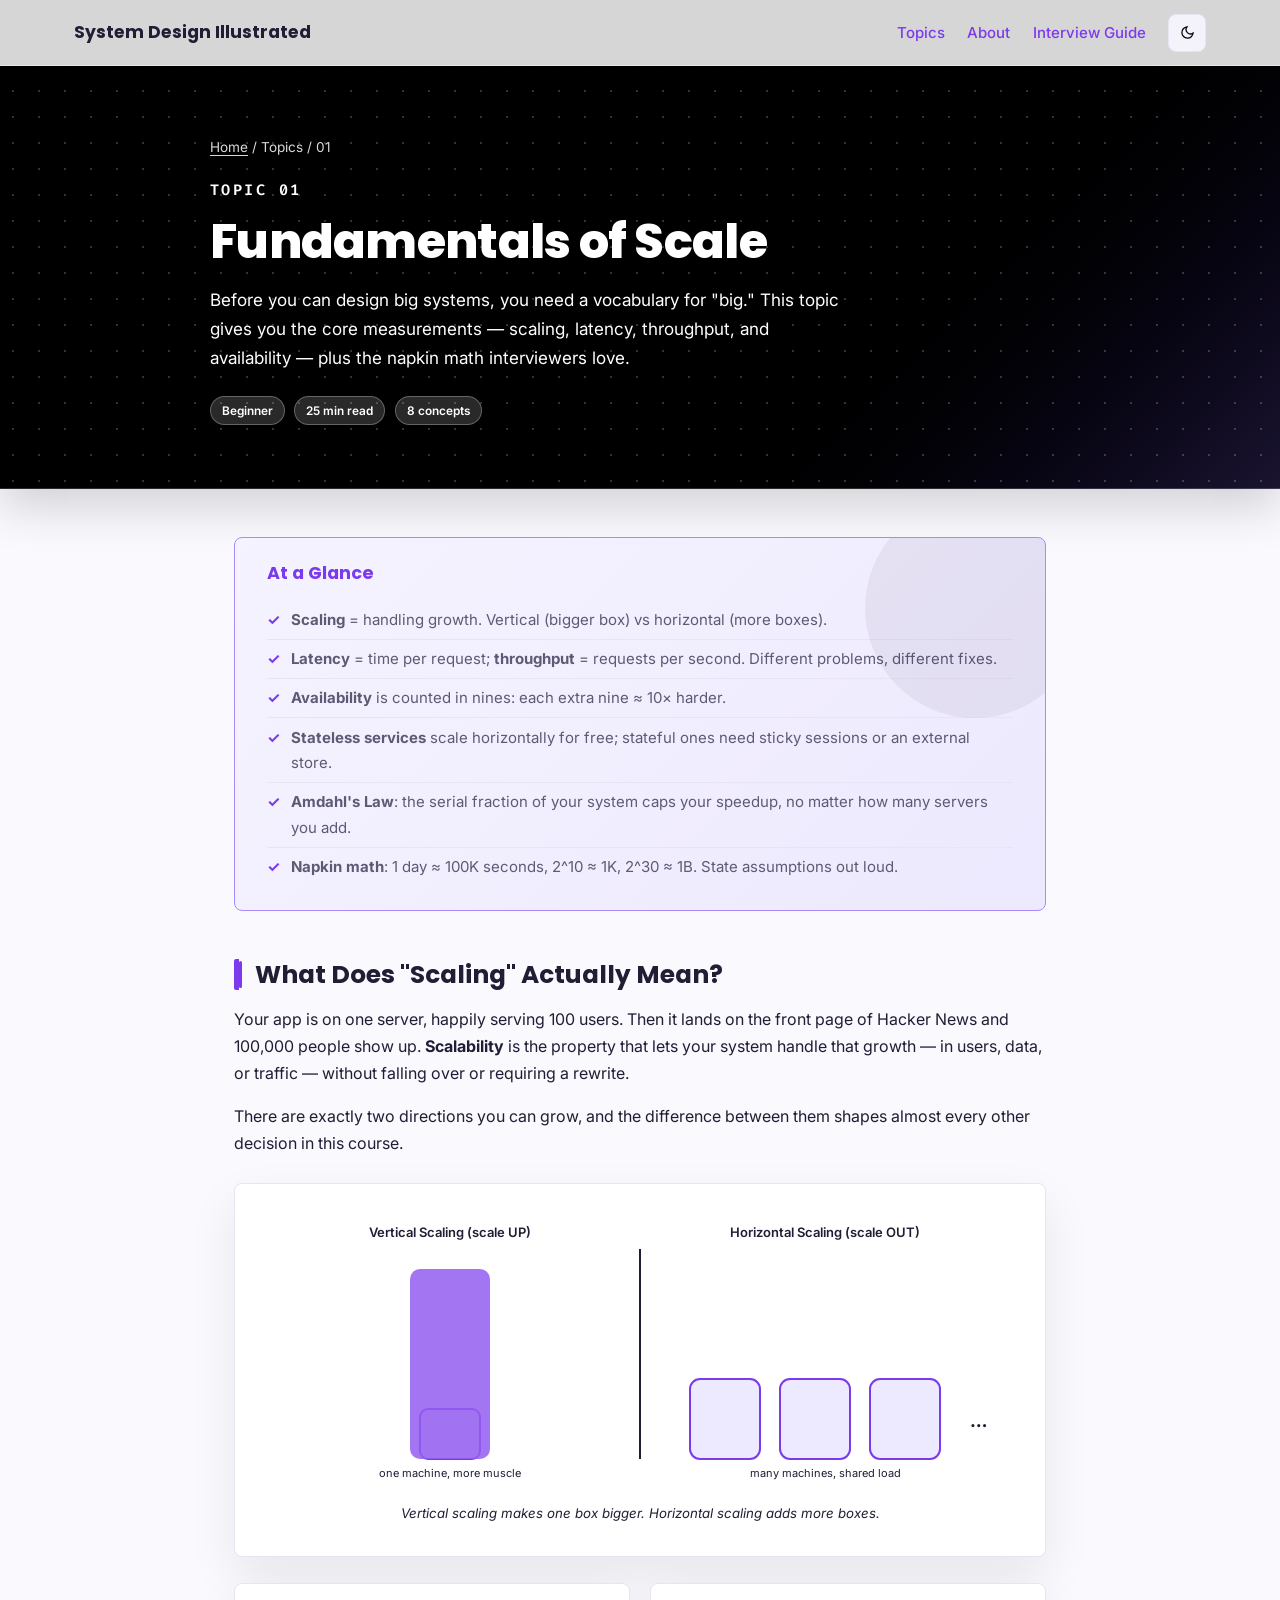
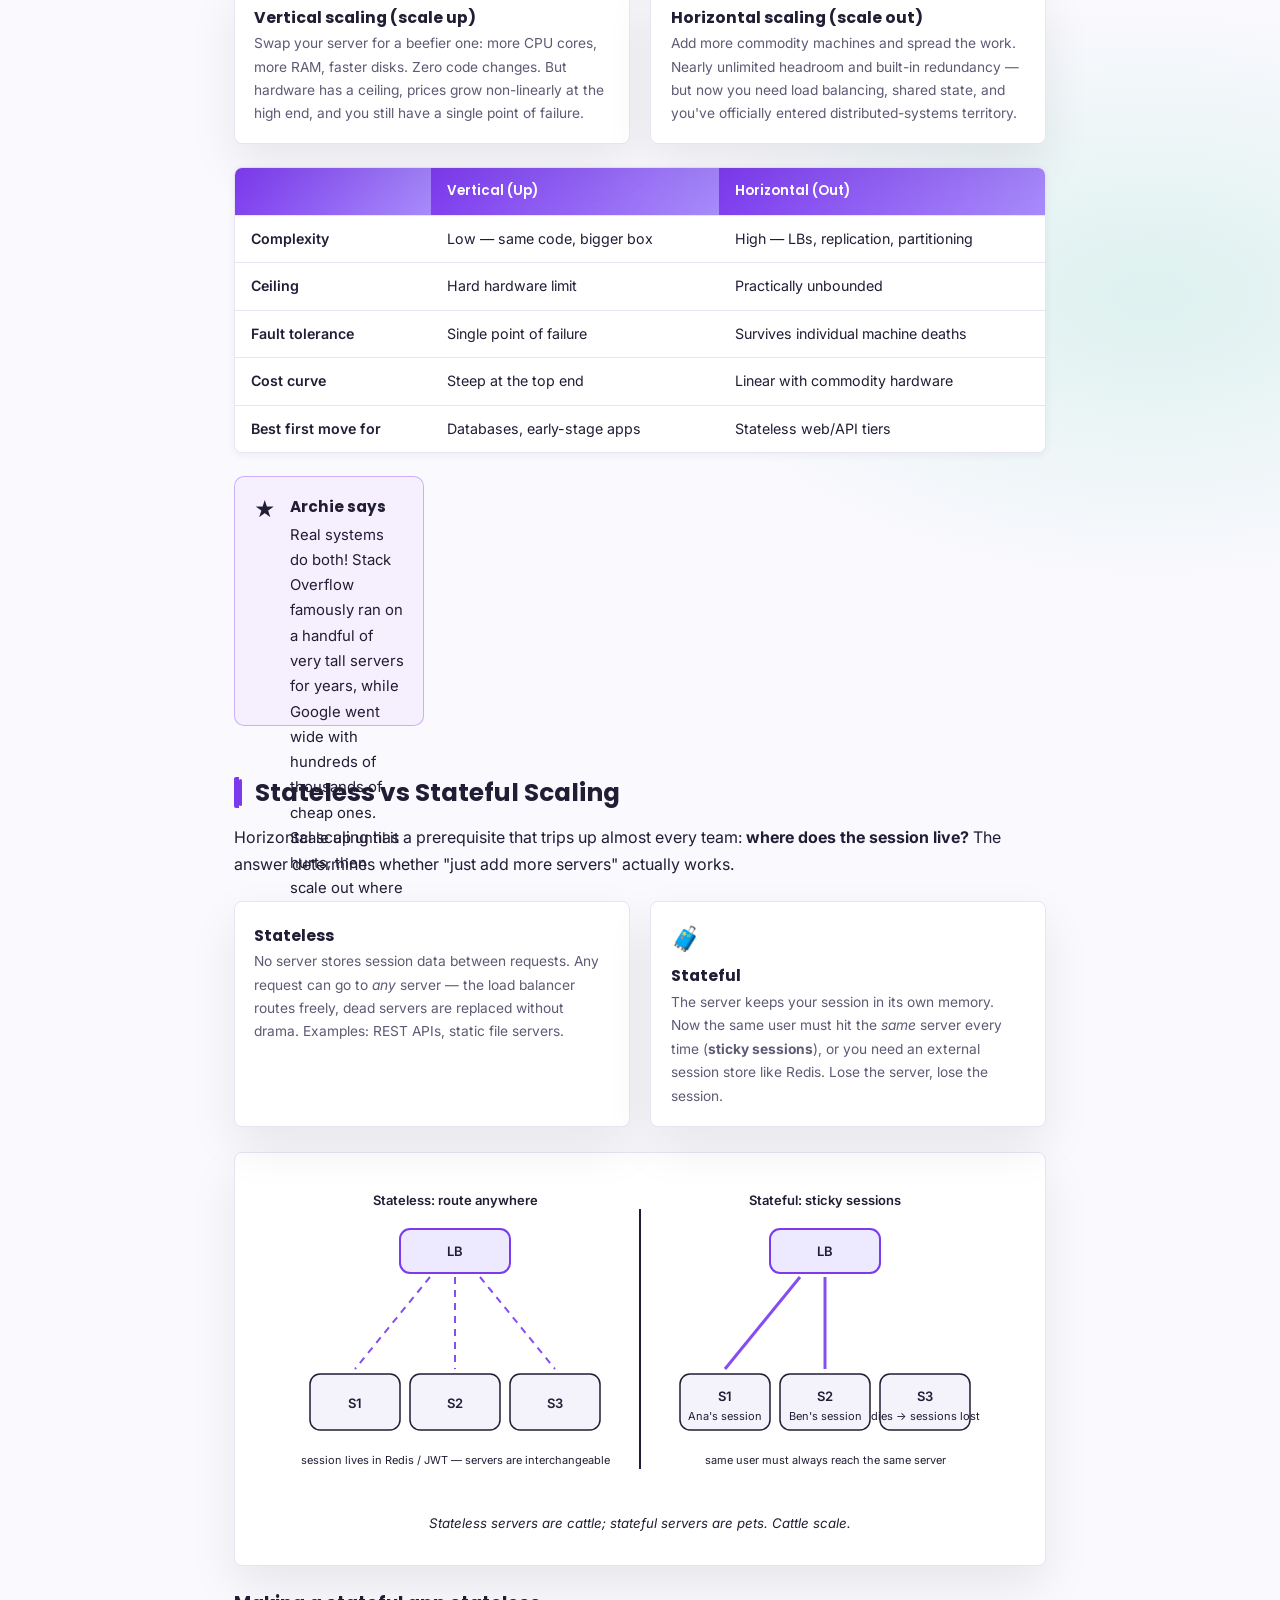
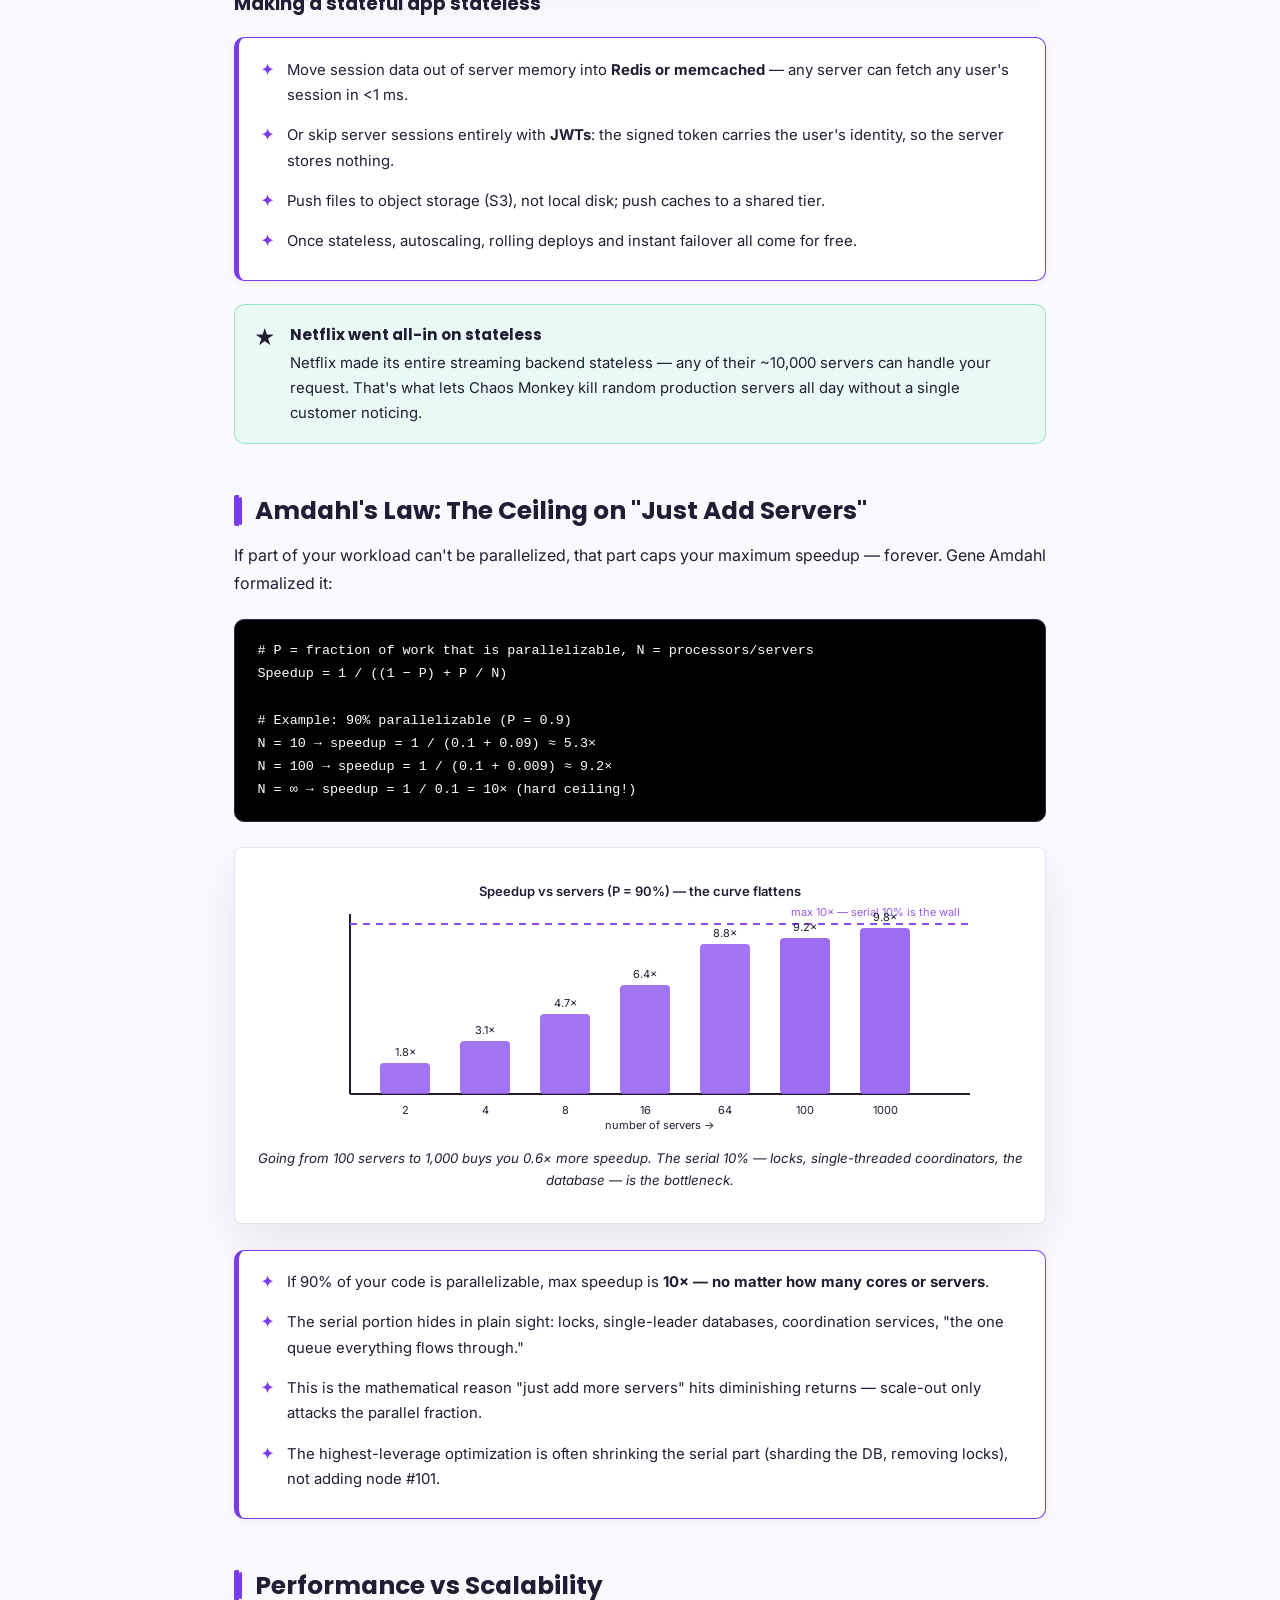
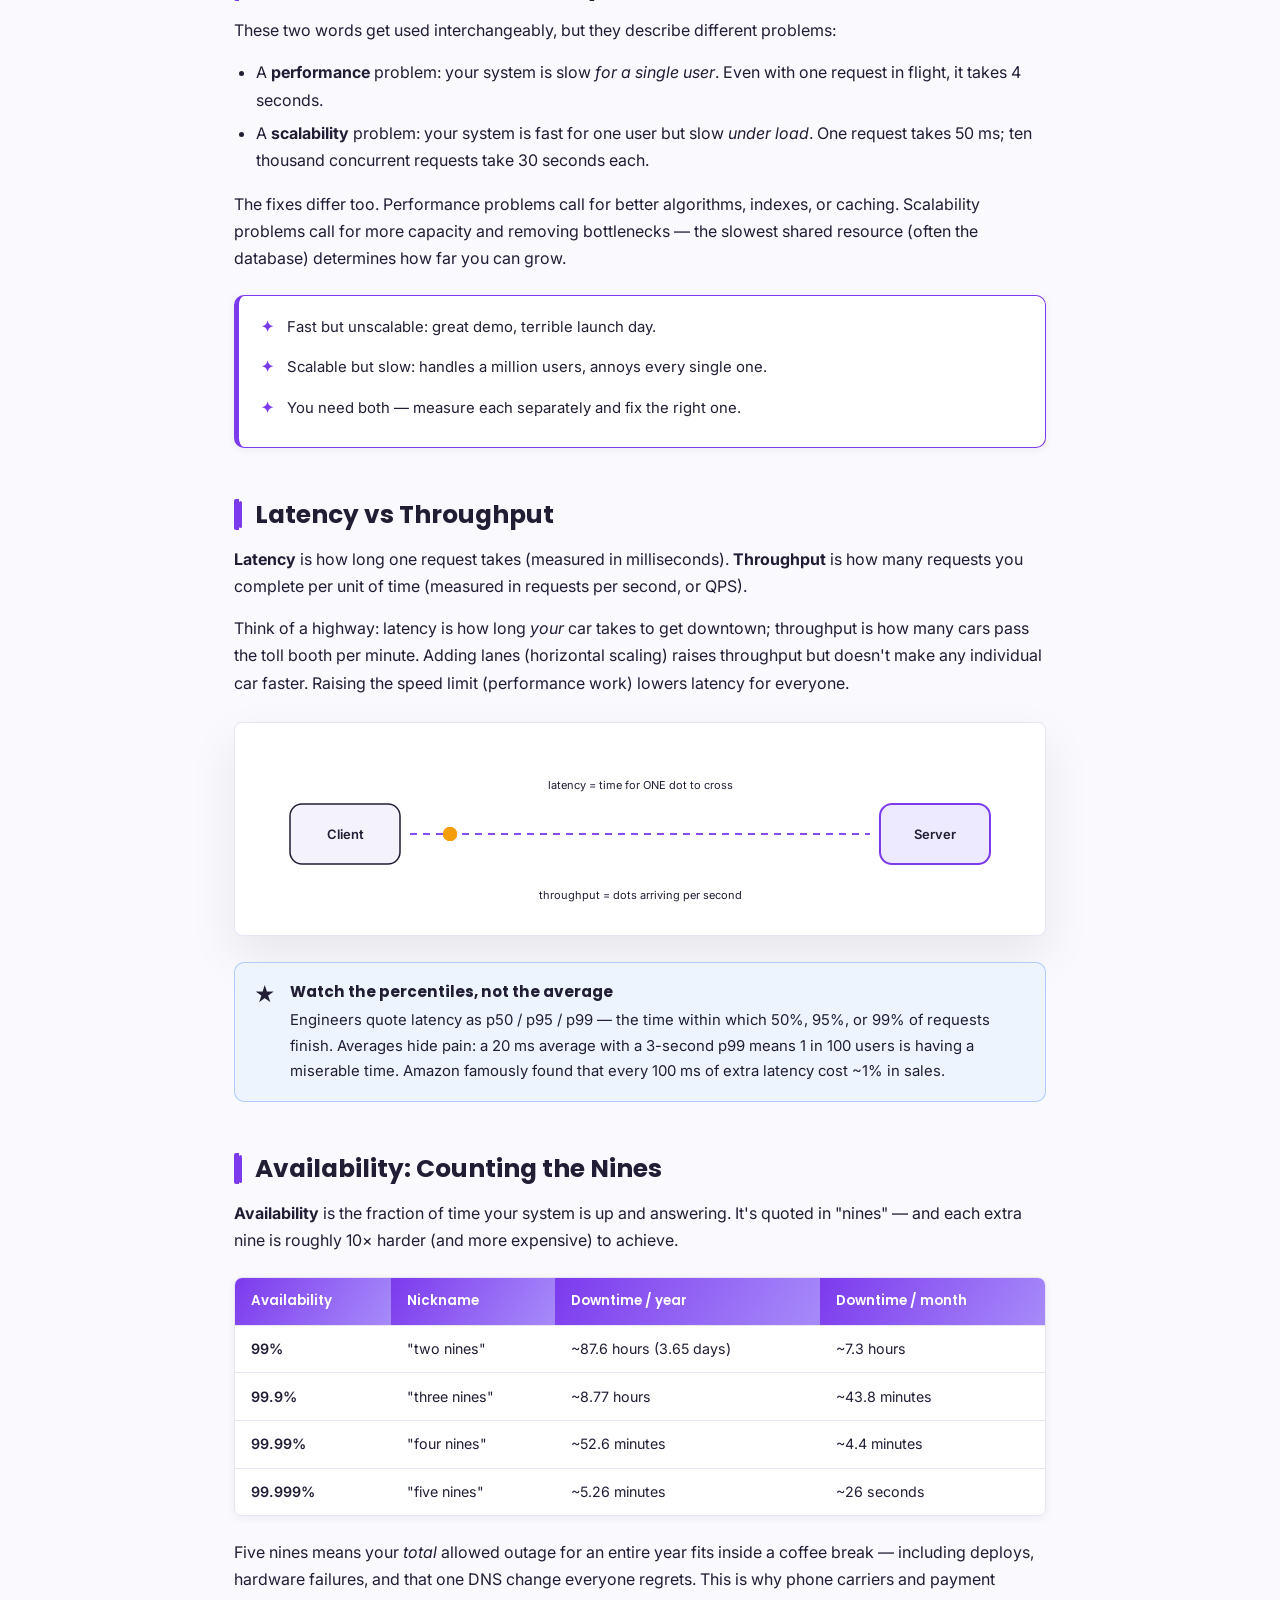
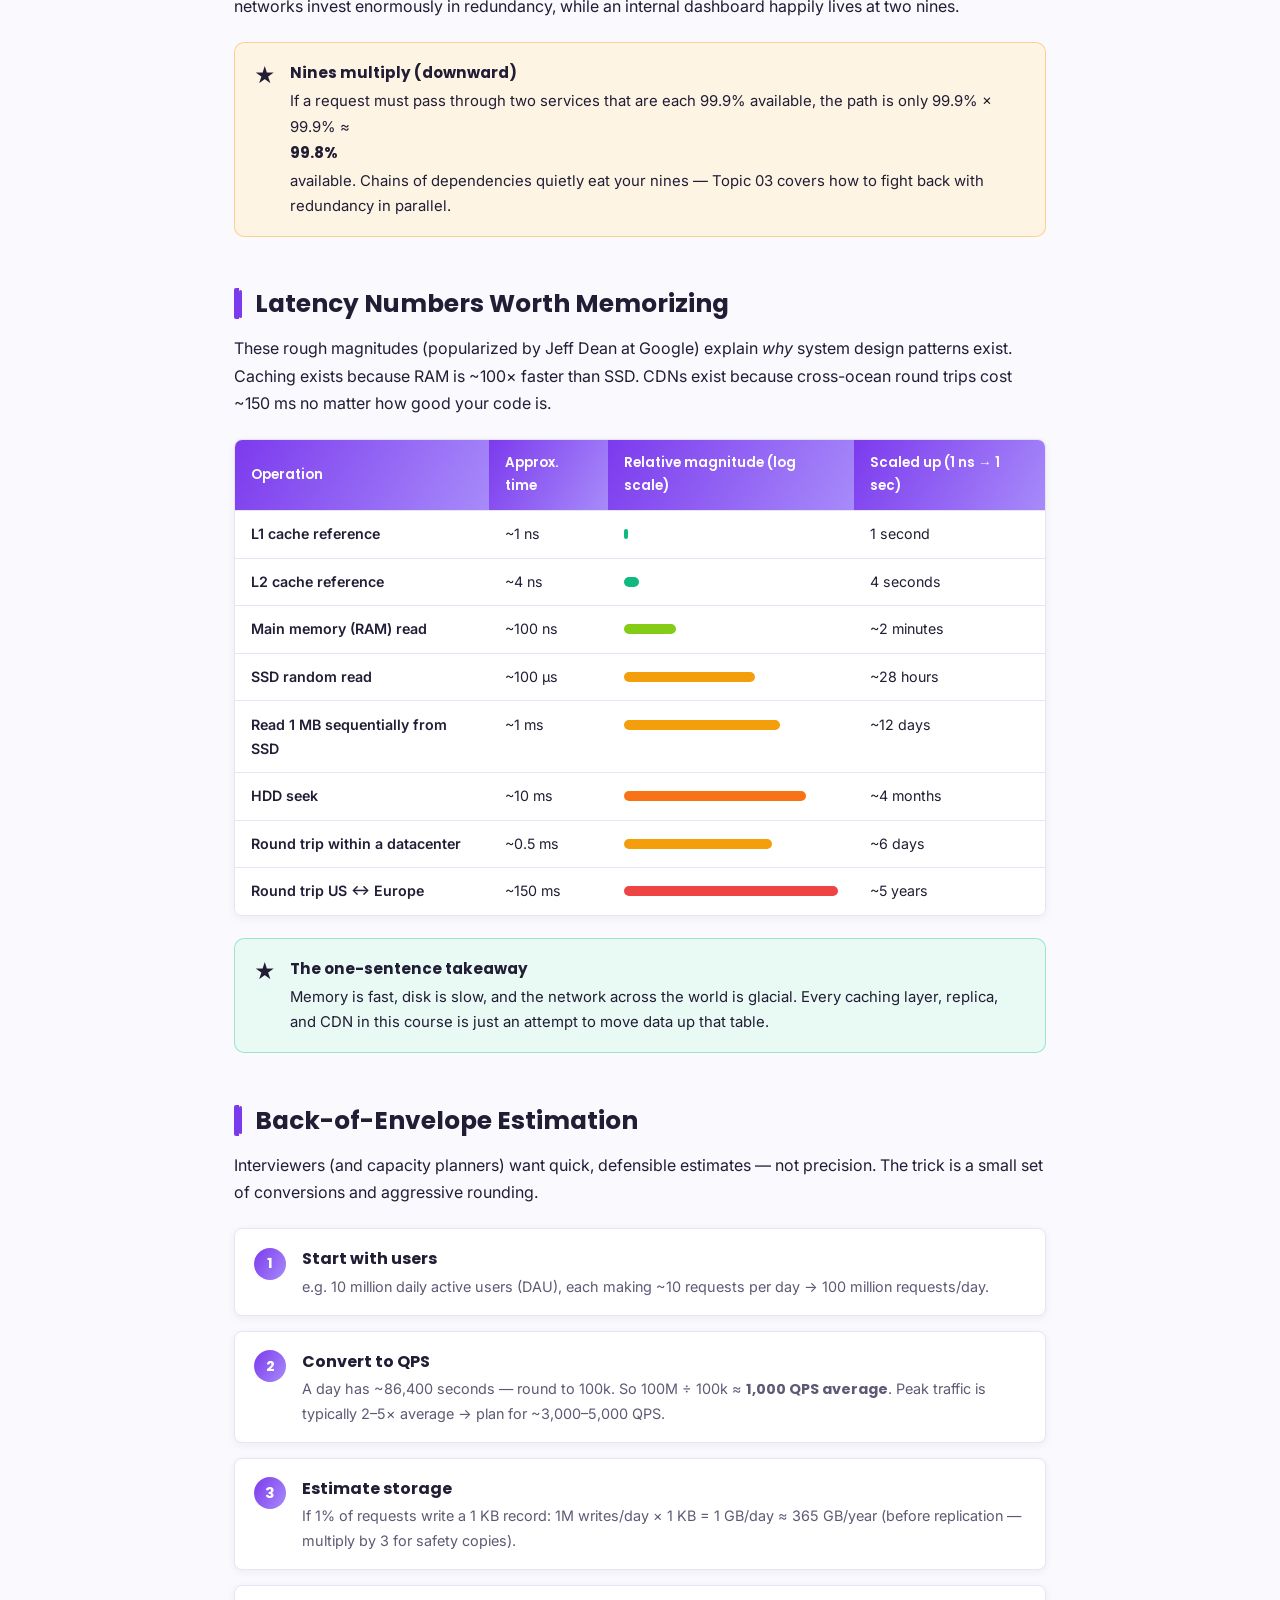
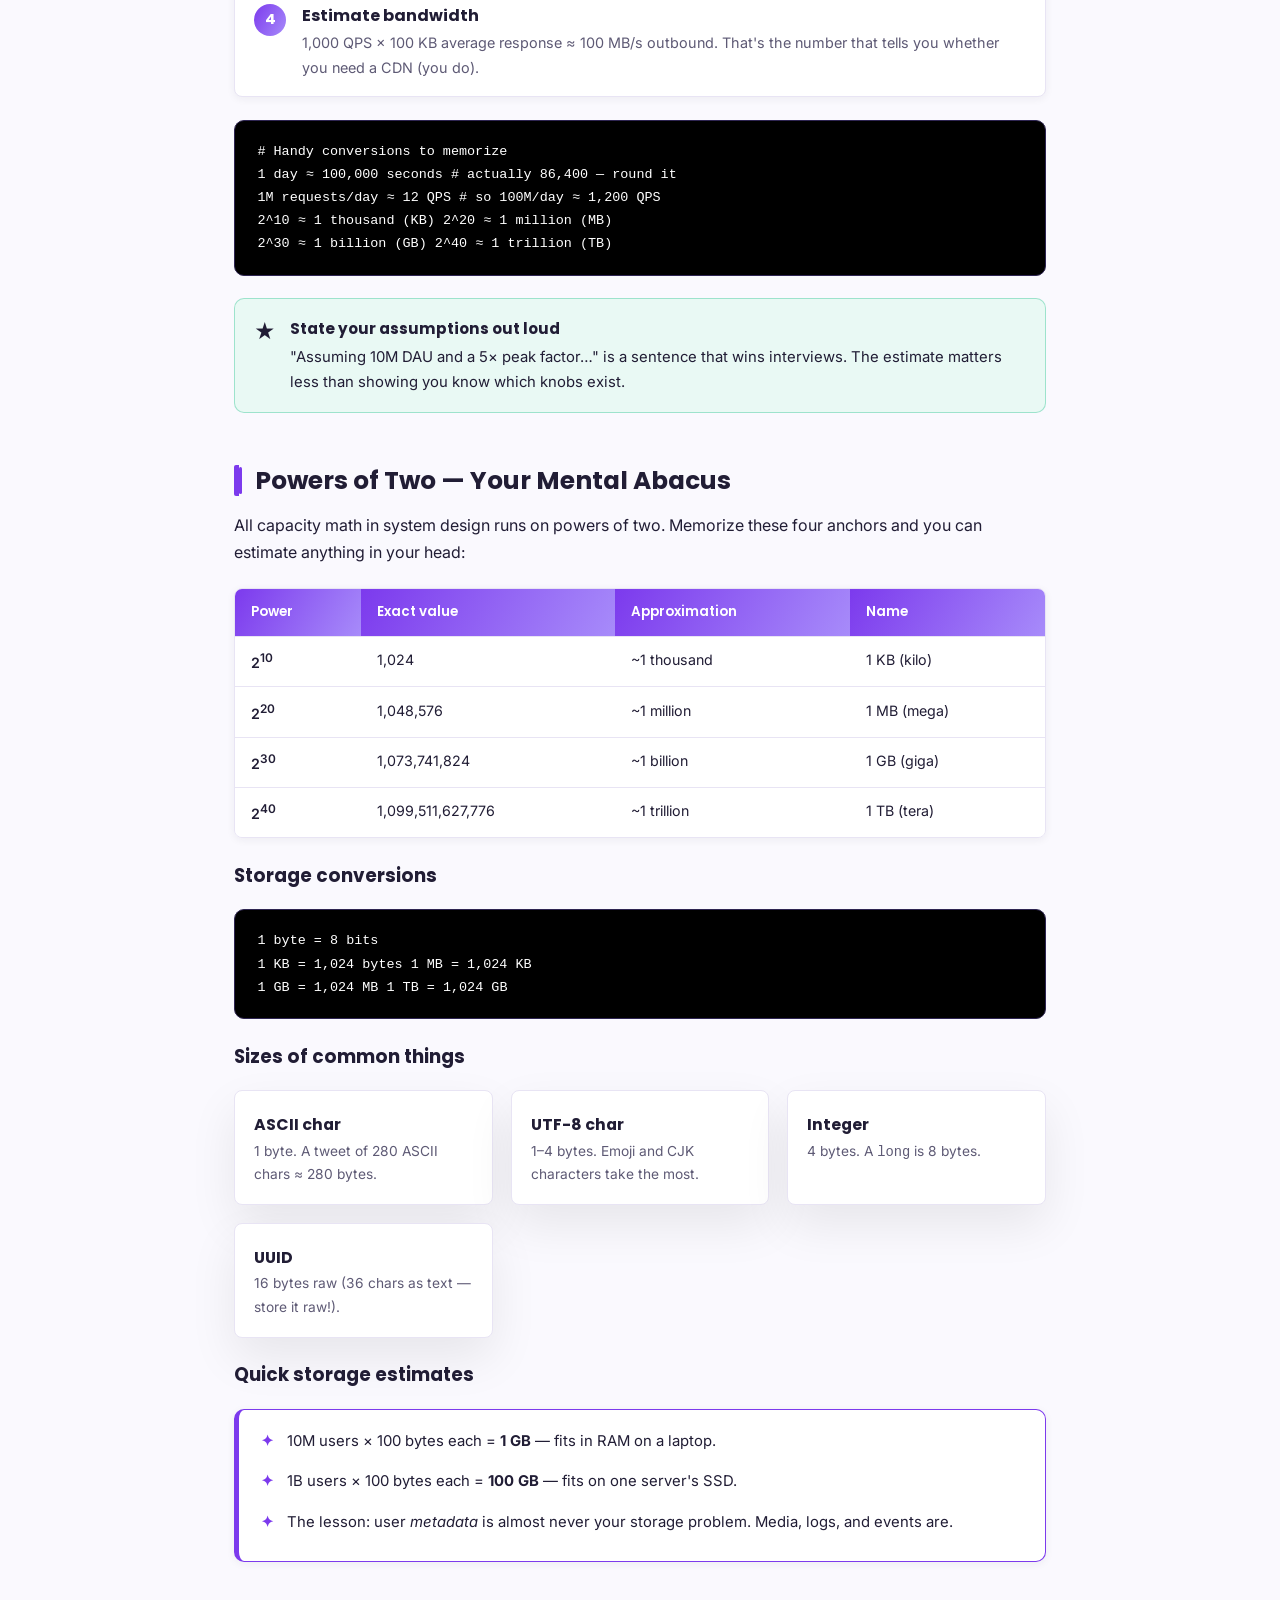
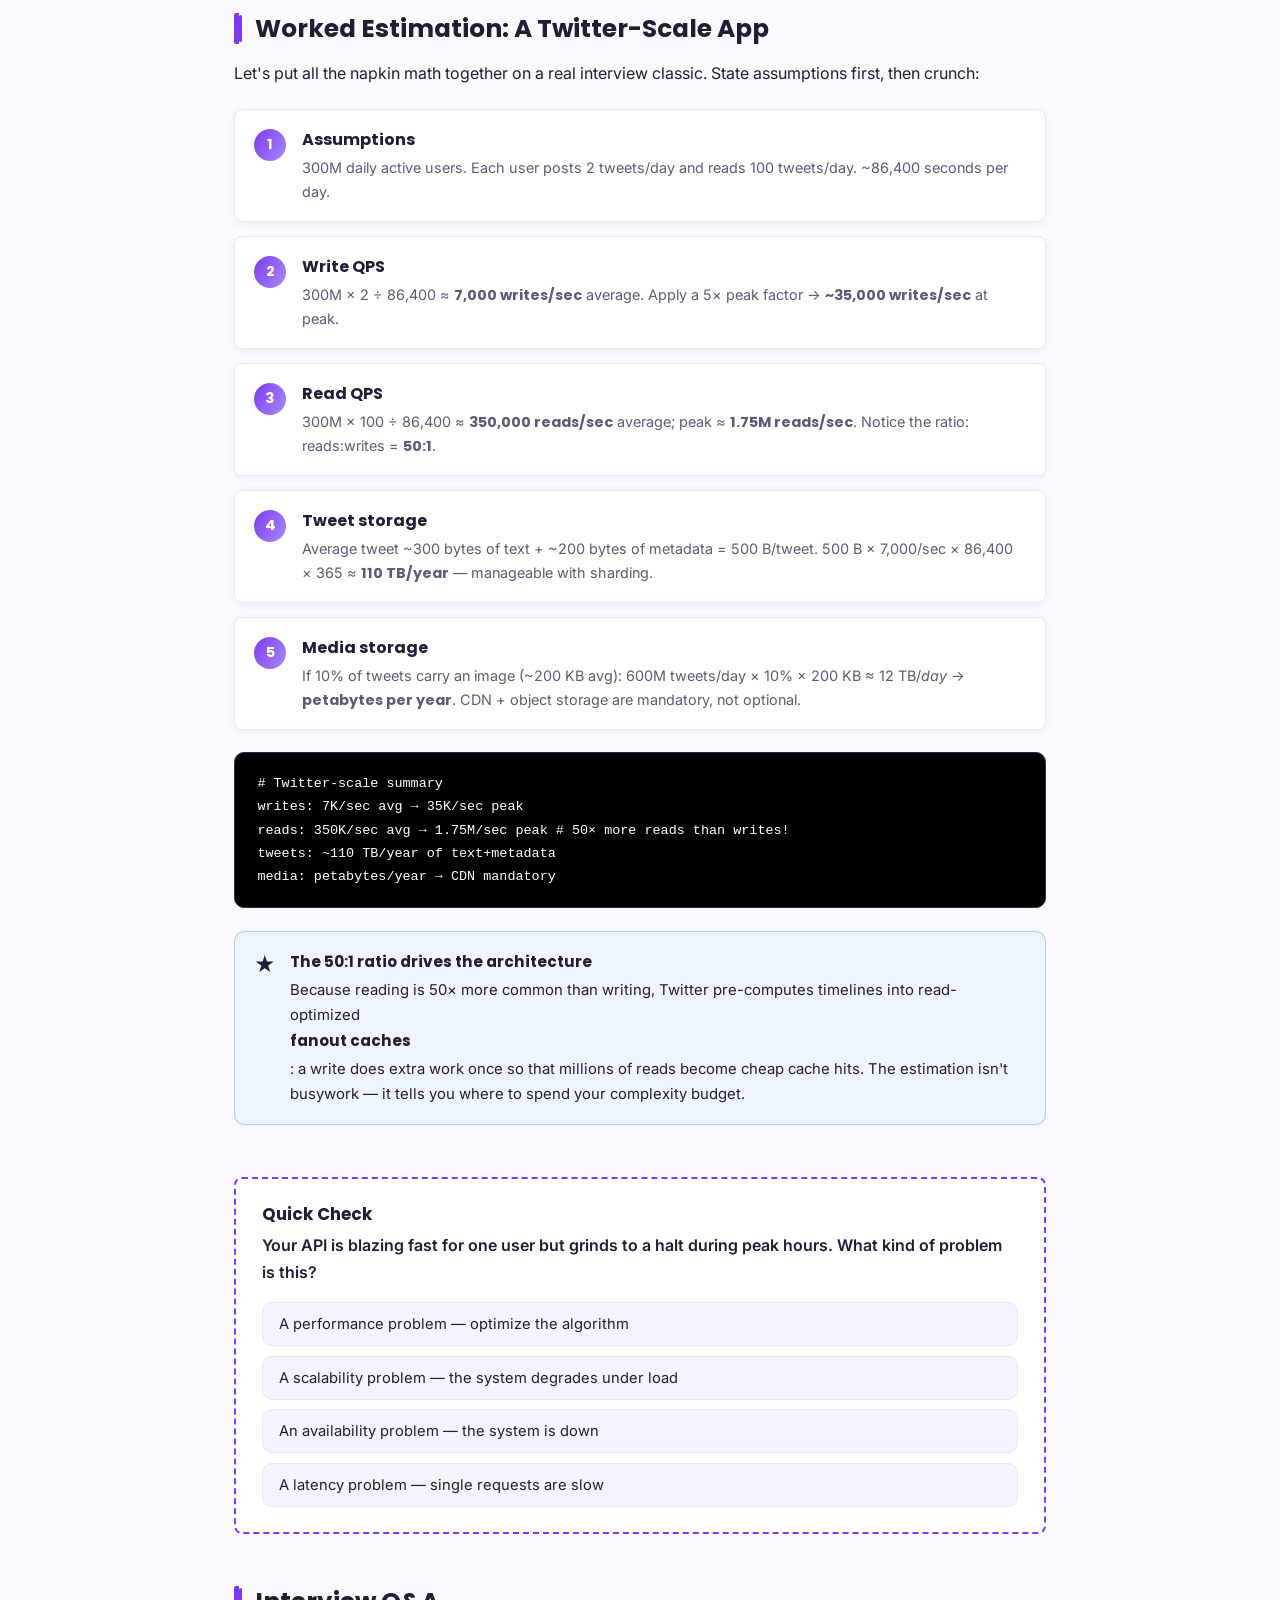
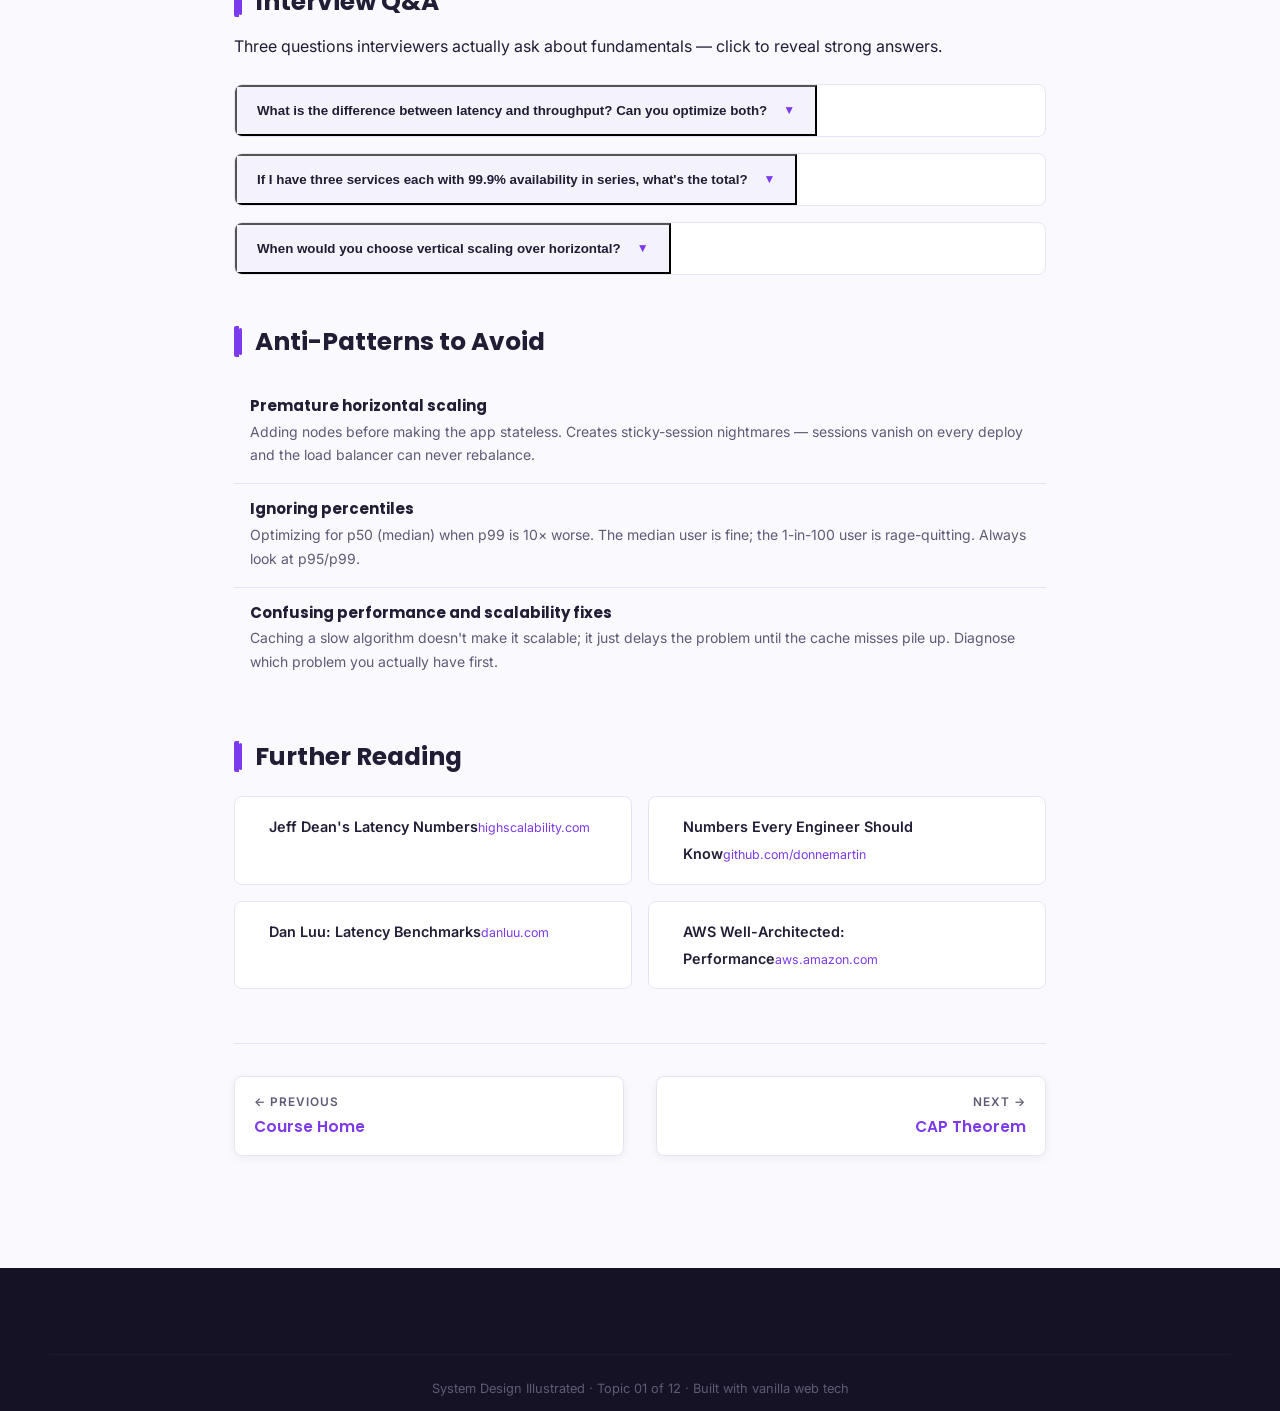
==== commit ca49989c: "Complete 3D redesign: SVG icons, no emojis, expanded all 12 topics - Rewrote index.html with mesh-gr" ====
--- a/topics/01-fundamentals.html
+++ b/topics/01-fundamentals.html
@@ -13,503 +13,503 @@
 <div class="reading-progress"></div>
 
 <nav class="navbar">
-  <div class="nav-inner">
-    <a href="../index.html" class="logo"><span class="bolt"></span><span class="logo-text">System Design Illustrated</span></a>
-    <div class="nav-links">
-      <a href="../index.html#topics">Topics</a>
-      <a href="../index.html#about">About</a>
-      <a href="12-interview-guide.html">Interview Guide</a>
-      <button class="theme-toggle" id="themeToggle" aria-label="Toggle dark mode"></button>
-    </div>
-  </div>
+ <div class="nav-inner">
+ <a href="../index.html" class="logo"><span class="logo-text">System Design Illustrated</span></a>
+ <div class="nav-links">
+ <a href="../index.html#topics">Topics</a>
+ <a href="../index.html#about">About</a>
+ <a href="12-interview-guide.html">Interview Guide</a>
+ <button class="theme-toggle" id="themeToggle" aria-label="Toggle dark mode"></button>
+ </div>
+ </div>
 </nav>
 
 <header class="topic-header" style="--topic-color:#7C3AED">
-  <div class="topic-header-inner">
-    <div class="breadcrumb"><a href="../index.html">Home</a> / Topics / 01</div>
-    <div class="topic-num-big">TOPIC 01</div>
-    <h1>Fundamentals of Scale </h1>
-    <p class="subtitle">Before you can design big systems, you need a vocabulary for "big." This topic gives you the core measurements — scaling, latency, throughput, and availability — plus the napkin math interviewers love.</p>
-    <div class="topic-meta"><span class="tag"> Beginner</span><span class="tag"> 25 min read</span><span class="tag"> 8 concepts</span></div>
-  </div>
+ <div class="topic-header-inner">
+ <div class="breadcrumb"><a href="../index.html">Home</a> / Topics / 01</div>
+ <div class="topic-num-big">TOPIC 01</div>
+ <h1>Fundamentals of Scale </h1>
+ <p class="subtitle">Before you can design big systems, you need a vocabulary for "big." This topic gives you the core measurements — scaling, latency, throughput, and availability — plus the napkin math interviewers love.</p>
+ <div class="topic-meta"><span class="tag"> Beginner</span><span class="tag"> 25 min read</span><span class="tag"> 8 concepts</span></div>
+ </div>
 </header>
 
 <main class="topic-body">
 
-  <!-- ============ AT A GLANCE ============ -->
-  <div class="at-a-glance">
-    <h3> At a Glance</h3>
-    <ul>
-      <li><strong>Scaling</strong> = handling growth. Vertical (bigger box) vs horizontal (more boxes).</li>
-      <li><strong>Latency</strong> = time per request; <strong>throughput</strong> = requests per second. Different problems, different fixes.</li>
-      <li><strong>Availability</strong> is counted in nines: each extra nine ≈ 10× harder.</li>
-      <li><strong>Stateless services</strong> scale horizontally for free; stateful ones need sticky sessions or an external store.</li>
-      <li><strong>Amdahl's Law</strong>: the serial fraction of your system caps your speedup, no matter how many servers you add.</li>
-      <li><strong>Napkin math</strong>: 1 day ≈ 100K seconds, 2^10 ≈ 1K, 2^30 ≈ 1B. State assumptions out loud.</li>
-    </ul>
-  </div>
-
-  <!-- ============ SCALABILITY ============ -->
-  <section class="section-block reveal">
-    <h2>What Does "Scaling" Actually Mean?</h2>
-    <p>Your app is on one server, happily serving 100 users. Then it lands on the front page of Hacker News and 100,000 people show up. <strong>Scalability</strong> is the property that lets your system handle that growth — in users, data, or traffic — without falling over or requiring a rewrite.</p>
-    <p>There are exactly two directions you can grow, and the difference between them shapes almost every other decision in this course.</p>
-
-    <div class="diagram-box">
-      <svg viewBox="0 0 740 280" role="img" aria-label="Vertical scaling shows one server growing larger; horizontal scaling shows more servers being added">
-        <!-- Vertical scaling -->
-        <text x="180" y="28" text-anchor="middle" class="svg-label">Vertical Scaling (scale UP)</text>
-        <rect x="150" y="200" width="60" height="50" rx="8" class="svg-box-p"/>
-        <rect x="140" y="60" width="80" height="190" rx="10" class="grow-bar" style="fill:#7C3AED;opacity:.85"/>
-        <text x="180" y="160" text-anchor="middle" style="font-size:26px" class="seq seq-2">🖥️</text>
-        <text x="180" y="268" text-anchor="middle" class="svg-soft">one machine, more muscle</text>
-
-        <!-- divider -->
-        <line x1="370" y1="40" x2="370" y2="250" class="svg-line" style="stroke:var(--border)"/>
-
-        <!-- Horizontal scaling -->
-        <text x="555" y="28" text-anchor="middle" class="svg-label">Horizontal Scaling (scale OUT)</text>
-        <g class="seq seq-1"><rect x="420" y="170" width="70" height="80" rx="10" class="svg-box-p"/><text x="455" y="220" text-anchor="middle" style="font-size:22px">🖥️</text></g>
-        <g class="seq seq-2"><rect x="510" y="170" width="70" height="80" rx="10" class="svg-box-p"/><text x="545" y="220" text-anchor="middle" style="font-size:22px">🖥️</text></g>
-        <g class="seq seq-3"><rect x="600" y="170" width="70" height="80" rx="10" class="svg-box-p"/><text x="635" y="220" text-anchor="middle" style="font-size:22px">🖥️</text></g>
-        <g class="seq seq-4"><text x="700" y="218" class="svg-label" style="font-size:20px">…</text></g>
-        <text x="555" y="268" text-anchor="middle" class="svg-soft">many machines, shared load</text>
-      </svg>
-      <p class="diagram-caption">Vertical scaling makes one box bigger. Horizontal scaling adds more boxes.</p>
-    </div>
-
-    <div class="two-col">
-      <div class="mini-card">
-        <span class="mc-icon">⬆️</span>
-        <h4>Vertical scaling (scale up)</h4>
-        <p>Swap your server for a beefier one: more CPU cores, more RAM, faster disks. Zero code changes. But hardware has a ceiling, prices grow non-linearly at the high end, and you still have a single point of failure.</p>
-      </div>
-      <div class="mini-card">
-        <span class="mc-icon">➡️</span>
-        <h4>Horizontal scaling (scale out)</h4>
-        <p>Add more commodity machines and spread the work. Nearly unlimited headroom and built-in redundancy — but now you need load balancing, shared state, and you've officially entered distributed-systems territory.</p>
-      </div>
-    </div>
-
-    <div class="table-wrap">
-      <table class="compare-table">
-        <thead><tr><th></th><th>Vertical (Up)</th><th>Horizontal (Out)</th></tr></thead>
-        <tbody>
-          <tr><td>Complexity</td><td>Low — same code, bigger box</td><td>High — LBs, replication, partitioning</td></tr>
-          <tr><td>Ceiling</td><td>Hard hardware limit</td><td>Practically unbounded</td></tr>
-          <tr><td>Fault tolerance</td><td>Single point of failure</td><td>Survives individual machine deaths</td></tr>
-          <tr><td>Cost curve</td><td>Steep at the top end</td><td>Linear with commodity hardware</td></tr>
-          <tr><td>Best first move for</td><td>Databases, early-stage apps</td><td>Stateless web/API tiers</td></tr>
-        </tbody>
-      </table>
-    </div>
-
-    <div class="callout archie">
-      <span class="co-icon"></span>
-      <div><strong>Archie says</strong>
-      <p>Real systems do both! Stack Overflow famously ran on a handful of very tall servers for years, while Google went wide with hundreds of thousands of cheap ones. Scale up until it hurts, then scale out where it counts.</p></div>
-    </div>
-  </section>
-
-  <!-- ============ STATELESS VS STATEFUL ============ -->
-  <section class="section-block reveal">
-    <h2>Stateless vs Stateful Scaling</h2>
-    <p>Horizontal scaling has a prerequisite that trips up almost every team: <strong>where does the session live?</strong> The answer determines whether "just add more servers" actually works.</p>
-    <div class="two-col">
-      <div class="mini-card">
-        <span class="mc-icon"></span>
-        <h4>Stateless</h4>
-        <p>No server stores session data between requests. Any request can go to <em>any</em> server — the load balancer routes freely, dead servers are replaced without drama. Examples: REST APIs, static file servers.</p>
-      </div>
-      <div class="mini-card">
-        <span class="mc-icon">🧳</span>
-        <h4>Stateful</h4>
-        <p>The server keeps your session in its own memory. Now the same user must hit the <em>same</em> server every time (<strong>sticky sessions</strong>), or you need an external session store like Redis. Lose the server, lose the session.</p>
-      </div>
-    </div>
-
-    <div class="diagram-box">
-      <svg viewBox="0 0 740 320" role="img" aria-label="Stateless: load balancer routes any request to any of three servers. Stateful: each user is pinned to one server with sticky session arrows">
-        <!-- Stateless half -->
-        <text x="185" y="26" text-anchor="middle" class="svg-label">Stateless: route anywhere </text>
-        <rect x="130" y="50" width="110" height="44" rx="10" class="svg-box-p"/>
-        <text x="185" y="77" text-anchor="middle" class="svg-label"> LB</text>
-        <g class="seq seq-1"><line x1="160" y1="98" x2="85" y2="190" class="svg-line svg-dash" style="stroke:#7C3AED"/></g>
-        <g class="seq seq-2"><line x1="185" y1="98" x2="185" y2="190" class="svg-line svg-dash" style="stroke:#7C3AED"/></g>
-        <g class="seq seq-3"><line x1="210" y1="98" x2="285" y2="190" class="svg-line svg-dash" style="stroke:#7C3AED"/></g>
-        <rect x="40" y="195" width="90" height="56" rx="10" class="svg-box"/>
-        <text x="85" y="229" text-anchor="middle" class="svg-label">🖥️ S1</text>
-        <rect x="140" y="195" width="90" height="56" rx="10" class="svg-box"/>
-        <text x="185" y="229" text-anchor="middle" class="svg-label">🖥️ S2</text>
-        <rect x="240" y="195" width="90" height="56" rx="10" class="svg-box"/>
-        <text x="285" y="229" text-anchor="middle" class="svg-label">🖥️ S3</text>
-        <text x="185" y="285" text-anchor="middle" class="svg-soft">session lives in Redis / JWT — servers are interchangeable</text>
-        <!-- divider -->
-        <line x1="370" y1="30" x2="370" y2="290" class="svg-line" style="stroke:var(--border)"/>
-        <!-- Stateful half -->
-        <text x="555" y="26" text-anchor="middle" class="svg-label">Stateful: sticky sessions 📌</text>
-        <rect x="500" y="50" width="110" height="44" rx="10" class="svg-box-p"/>
-        <text x="555" y="77" text-anchor="middle" class="svg-label"> LB</text>
-        <line x1="530" y1="98" x2="455" y2="190" class="svg-line" style="stroke:#EF4444;stroke-width:3"/>
-        <line x1="555" y1="98" x2="555" y2="190" class="svg-line" style="stroke:#EF4444;stroke-width:3"/>
-        <rect x="410" y="195" width="90" height="56" rx="10" class="svg-box"/>
-        <text x="455" y="222" text-anchor="middle" class="svg-label">🖥️ S1</text>
-        <text x="455" y="241" text-anchor="middle" class="svg-soft">👤 Ana's session</text>
-        <rect x="510" y="195" width="90" height="56" rx="10" class="svg-box"/>
-        <text x="555" y="222" text-anchor="middle" class="svg-label">🖥️ S2</text>
-        <text x="555" y="241" text-anchor="middle" class="svg-soft">👤 Ben's session</text>
-        <rect x="610" y="195" width="90" height="56" rx="10" class="svg-box"/>
-        <text x="655" y="222" text-anchor="middle" class="svg-label">🖥️ S3</text>
-        <text x="655" y="241" text-anchor="middle" class="svg-soft">💀 dies → sessions lost</text>
-        <text x="555" y="285" text-anchor="middle" class="svg-soft">same user must always reach the same server</text>
-      </svg>
-      <p class="diagram-caption">Stateless servers are cattle; stateful servers are pets. Cattle scale.</p>
-    </div>
-
-    <h3>Making a stateful app stateless</h3>
-    <ul class="key-points">
-      <li>Move session data out of server memory into <strong>Redis or memcached</strong> — any server can fetch any user's session in &lt;1 ms.</li>
-      <li>Or skip server sessions entirely with <strong>JWTs</strong>: the signed token carries the user's identity, so the server stores nothing.</li>
-      <li>Push files to object storage (S3), not local disk; push caches to a shared tier.</li>
-      <li>Once stateless, autoscaling, rolling deploys and instant failover all come for free.</li>
-    </ul>
-
-    <div class="callout success">
-      <span class="co-icon"></span>
-      <div><strong>Netflix went all-in on stateless</strong>
-      <p>Netflix made its entire streaming backend stateless — any of their ~10,000 servers can handle your request. That's what lets Chaos Monkey kill random production servers all day without a single customer noticing.</p></div>
-    </div>
-  </section>
-
-  <!-- ============ AMDAHL'S LAW ============ -->
-  <section class="section-block reveal">
-    <h2>Amdahl's Law: The Ceiling on "Just Add Servers"</h2>
-    <p>If part of your workload can't be parallelized, that part caps your maximum speedup — forever. Gene Amdahl formalized it:</p>
-    <pre class="code-block" data-lang="math"><code><span class="c-c"># P = fraction of work that is parallelizable, N = processors/servers</span>
+ <!-- ============ AT A GLANCE ============ -->
+ <div class="at-a-glance">
+ <h3> At a Glance</h3>
+ <ul>
+ <li><strong>Scaling</strong> = handling growth. Vertical (bigger box) vs horizontal (more boxes).</li>
+ <li><strong>Latency</strong> = time per request; <strong>throughput</strong> = requests per second. Different problems, different fixes.</li>
+ <li><strong>Availability</strong> is counted in nines: each extra nine ≈ 10× harder.</li>
+ <li><strong>Stateless services</strong> scale horizontally for free; stateful ones need sticky sessions or an external store.</li>
+ <li><strong>Amdahl's Law</strong>: the serial fraction of your system caps your speedup, no matter how many servers you add.</li>
+ <li><strong>Napkin math</strong>: 1 day ≈ 100K seconds, 2^10 ≈ 1K, 2^30 ≈ 1B. State assumptions out loud.</li>
+ </ul>
+ </div>
+
+ <!-- ============ SCALABILITY ============ -->
+ <section class="section-block reveal">
+ <h2>What Does "Scaling" Actually Mean?</h2>
+ <p>Your app is on one server, happily serving 100 users. Then it lands on the front page of Hacker News and 100,000 people show up. <strong>Scalability</strong> is the property that lets your system handle that growth — in users, data, or traffic — without falling over or requiring a rewrite.</p>
+ <p>There are exactly two directions you can grow, and the difference between them shapes almost every other decision in this course.</p>
+
+ <div class="diagram-box">
+ <svg viewBox="0 0 740 280" role="img" aria-label="Vertical scaling shows one server growing larger; horizontal scaling shows more servers being added">
+ <!-- Vertical scaling -->
+ <text x="180" y="28" text-anchor="middle" class="svg-label">Vertical Scaling (scale UP)</text>
+ <rect x="150" y="200" width="60" height="50" rx="8" class="svg-box-p"/>
+ <rect x="140" y="60" width="80" height="190" rx="10" class="grow-bar" style="fill:#7C3AED;opacity:.85"/>
+ <text x="180" y="160" text-anchor="middle" style="font-size:26px" class="seq seq-2"></text>
+ <text x="180" y="268" text-anchor="middle" class="svg-soft">one machine, more muscle</text>
+
+ <!-- divider -->
+ <line x1="370" y1="40" x2="370" y2="250" class="svg-line" style="stroke:var(--border)"/>
+
+ <!-- Horizontal scaling -->
+ <text x="555" y="28" text-anchor="middle" class="svg-label">Horizontal Scaling (scale OUT)</text>
+ <g class="seq seq-1"><rect x="420" y="170" width="70" height="80" rx="10" class="svg-box-p"/><text x="455" y="220" text-anchor="middle" style="font-size:22px"></text></g>
+ <g class="seq seq-2"><rect x="510" y="170" width="70" height="80" rx="10" class="svg-box-p"/><text x="545" y="220" text-anchor="middle" style="font-size:22px"></text></g>
+ <g class="seq seq-3"><rect x="600" y="170" width="70" height="80" rx="10" class="svg-box-p"/><text x="635" y="220" text-anchor="middle" style="font-size:22px"></text></g>
+ <g class="seq seq-4"><text x="700" y="218" class="svg-label" style="font-size:20px">…</text></g>
+ <text x="555" y="268" text-anchor="middle" class="svg-soft">many machines, shared load</text>
+ </svg>
+ <p class="diagram-caption">Vertical scaling makes one box bigger. Horizontal scaling adds more boxes.</p>
+ </div>
+
+ <div class="two-col">
+ <div class="mini-card">
+ <span class="mc-icon"></span>
+ <h4>Vertical scaling (scale up)</h4>
+ <p>Swap your server for a beefier one: more CPU cores, more RAM, faster disks. Zero code changes. But hardware has a ceiling, prices grow non-linearly at the high end, and you still have a single point of failure.</p>
+ </div>
+ <div class="mini-card">
+ <span class="mc-icon"></span>
+ <h4>Horizontal scaling (scale out)</h4>
+ <p>Add more commodity machines and spread the work. Nearly unlimited headroom and built-in redundancy — but now you need load balancing, shared state, and you've officially entered distributed-systems territory.</p>
+ </div>
+ </div>
+
+ <div class="table-wrap">
+ <table class="compare-table">
+ <thead><tr><th></th><th>Vertical (Up)</th><th>Horizontal (Out)</th></tr></thead>
+ <tbody>
+ <tr><td>Complexity</td><td>Low — same code, bigger box</td><td>High — LBs, replication, partitioning</td></tr>
+ <tr><td>Ceiling</td><td>Hard hardware limit</td><td>Practically unbounded</td></tr>
+ <tr><td>Fault tolerance</td><td>Single point of failure</td><td>Survives individual machine deaths</td></tr>
+ <tr><td>Cost curve</td><td>Steep at the top end</td><td>Linear with commodity hardware</td></tr>
+ <tr><td>Best first move for</td><td>Databases, early-stage apps</td><td>Stateless web/API tiers</td></tr>
+ </tbody>
+ </table>
+ </div>
+
+ <div class="callout archie">
+ <span class="co-icon">&#9733;</span>
+ <div><strong>Archie says</strong>
+ <p>Real systems do both! Stack Overflow famously ran on a handful of very tall servers for years, while Google went wide with hundreds of thousands of cheap ones. Scale up until it hurts, then scale out where it counts.</p></div>
+ </div>
+ </section>
+
+ <!-- ============ STATELESS VS STATEFUL ============ -->
+ <section class="section-block reveal">
+ <h2>Stateless vs Stateful Scaling</h2>
+ <p>Horizontal scaling has a prerequisite that trips up almost every team: <strong>where does the session live?</strong> The answer determines whether "just add more servers" actually works.</p>
+ <div class="two-col">
+ <div class="mini-card">
+ <span class="mc-icon"></span>
+ <h4>Stateless</h4>
+ <p>No server stores session data between requests. Any request can go to <em>any</em> server — the load balancer routes freely, dead servers are replaced without drama. Examples: REST APIs, static file servers.</p>
+ </div>
+ <div class="mini-card">
+ <span class="mc-icon">🧳</span>
+ <h4>Stateful</h4>
+ <p>The server keeps your session in its own memory. Now the same user must hit the <em>same</em> server every time (<strong>sticky sessions</strong>), or you need an external session store like Redis. Lose the server, lose the session.</p>
+ </div>
+ </div>
+
+ <div class="diagram-box">
+ <svg viewBox="0 0 740 320" role="img" aria-label="Stateless: load balancer routes any request to any of three servers. Stateful: each user is pinned to one server with sticky session arrows">
+ <!-- Stateless half -->
+ <text x="185" y="26" text-anchor="middle" class="svg-label">Stateless: route anywhere </text>
+ <rect x="130" y="50" width="110" height="44" rx="10" class="svg-box-p"/>
+ <text x="185" y="77" text-anchor="middle" class="svg-label"> LB</text>
+ <g class="seq seq-1"><line x1="160" y1="98" x2="85" y2="190" class="svg-line svg-dash" style="stroke:#7C3AED"/></g>
+ <g class="seq seq-2"><line x1="185" y1="98" x2="185" y2="190" class="svg-line svg-dash" style="stroke:#7C3AED"/></g>
+ <g class="seq seq-3"><line x1="210" y1="98" x2="285" y2="190" class="svg-line svg-dash" style="stroke:#7C3AED"/></g>
+ <rect x="40" y="195" width="90" height="56" rx="10" class="svg-box"/>
+ <text x="85" y="229" text-anchor="middle" class="svg-label">S1</text>
+ <rect x="140" y="195" width="90" height="56" rx="10" class="svg-box"/>
+ <text x="185" y="229" text-anchor="middle" class="svg-label">S2</text>
+ <rect x="240" y="195" width="90" height="56" rx="10" class="svg-box"/>
+ <text x="285" y="229" text-anchor="middle" class="svg-label">S3</text>
+ <text x="185" y="285" text-anchor="middle" class="svg-soft">session lives in Redis / JWT — servers are interchangeable</text>
+ <!-- divider -->
+ <line x1="370" y1="30" x2="370" y2="290" class="svg-line" style="stroke:var(--border)"/>
+ <!-- Stateful half -->
+ <text x="555" y="26" text-anchor="middle" class="svg-label">Stateful: sticky sessions </text>
+ <rect x="500" y="50" width="110" height="44" rx="10" class="svg-box-p"/>
+ <text x="555" y="77" text-anchor="middle" class="svg-label"> LB</text>
+ <line x1="530" y1="98" x2="455" y2="190" class="svg-line" style="stroke:#EF4444;stroke-width:3"/>
+ <line x1="555" y1="98" x2="555" y2="190" class="svg-line" style="stroke:#EF4444;stroke-width:3"/>
+ <rect x="410" y="195" width="90" height="56" rx="10" class="svg-box"/>
+ <text x="455" y="222" text-anchor="middle" class="svg-label">S1</text>
+ <text x="455" y="241" text-anchor="middle" class="svg-soft">Ana's session</text>
+ <rect x="510" y="195" width="90" height="56" rx="10" class="svg-box"/>
+ <text x="555" y="222" text-anchor="middle" class="svg-label">S2</text>
+ <text x="555" y="241" text-anchor="middle" class="svg-soft">Ben's session</text>
+ <rect x="610" y="195" width="90" height="56" rx="10" class="svg-box"/>
+ <text x="655" y="222" text-anchor="middle" class="svg-label">S3</text>
+ <text x="655" y="241" text-anchor="middle" class="svg-soft">dies → sessions lost</text>
+ <text x="555" y="285" text-anchor="middle" class="svg-soft">same user must always reach the same server</text>
+ </svg>
+ <p class="diagram-caption">Stateless servers are cattle; stateful servers are pets. Cattle scale.</p>
+ </div>
+
+ <h3>Making a stateful app stateless</h3>
+ <ul class="key-points">
+ <li>Move session data out of server memory into <strong>Redis or memcached</strong> — any server can fetch any user's session in &lt;1 ms.</li>
+ <li>Or skip server sessions entirely with <strong>JWTs</strong>: the signed token carries the user's identity, so the server stores nothing.</li>
+ <li>Push files to object storage (S3), not local disk; push caches to a shared tier.</li>
+ <li>Once stateless, autoscaling, rolling deploys and instant failover all come for free.</li>
+ </ul>
+
+ <div class="callout success">
+ <span class="co-icon">&#9733;</span>
+ <div><strong>Netflix went all-in on stateless</strong>
+ <p>Netflix made its entire streaming backend stateless — any of their ~10,000 servers can handle your request. That's what lets Chaos Monkey kill random production servers all day without a single customer noticing.</p></div>
+ </div>
+ </section>
+
+ <!-- ============ AMDAHL'S LAW ============ -->
+ <section class="section-block reveal">
+ <h2>Amdahl's Law: The Ceiling on "Just Add Servers"</h2>
+ <p>If part of your workload can't be parallelized, that part caps your maximum speedup — forever. Gene Amdahl formalized it:</p>
+ <pre class="code-block" data-lang="math"><code><span class="c-c"># P = fraction of work that is parallelizable, N = processors/servers</span>
 <span class="c-k">Speedup</span> = <span class="c-n">1</span> / ((<span class="c-n">1</span> − P) + P / N)
 
 <span class="c-c"># Example: 90% parallelizable (P = 0.9)</span>
-N = <span class="c-n">10</span>   → speedup = 1 / (0.1 + 0.09) ≈ <span class="c-n">5.3×</span>
-N = <span class="c-n">100</span>  → speedup = 1 / (0.1 + 0.009) ≈ <span class="c-n">9.2×</span>
-N = <span class="c-n">∞</span>    → speedup = 1 / 0.1          = <span class="c-n">10×  (hard ceiling!)</span></code></pre>
-
-    <div class="diagram-box">
-      <svg viewBox="0 0 740 260" role="img" aria-label="Bar chart showing speedup flattening: with 90 percent parallelizable code, speedup approaches 10x and never exceeds it regardless of server count">
-        <text x="370" y="22" text-anchor="middle" class="svg-label">Speedup vs servers (P = 90%) — the curve flattens</text>
-        <!-- axis -->
-        <line x1="80" y1="220" x2="700" y2="220" class="svg-line" style="stroke:var(--border);stroke-width:2"/>
-        <line x1="80" y1="220" x2="80" y2="40" class="svg-line" style="stroke:var(--border);stroke-width:2"/>
-        <!-- ceiling line -->
-        <line x1="80" y1="50" x2="700" y2="50" class="svg-line svg-dash" style="stroke:#EF4444"/>
-        <text x="690" y="42" text-anchor="end" class="svg-soft" style="fill:#EF4444">max 10× — serial 10% is the wall</text>
-        <!-- bars: speedup 1.8 (2), 3.1 (4), 4.7 (8), 6.4 (16), 8.8 (64), 9.2 (100), 9.8 (1000) ; scale 17px per x -->
-        <g class="seq seq-1"><rect x="110" y="189" width="50" height="31" rx="4" style="fill:#7C3AED;opacity:.85"/><text x="135" y="240" text-anchor="middle" class="svg-soft">2</text><text x="135" y="182" text-anchor="middle" class="svg-soft">1.8×</text></g>
-        <g class="seq seq-2"><rect x="190" y="167" width="50" height="53" rx="4" style="fill:#7C3AED;opacity:.85"/><text x="215" y="240" text-anchor="middle" class="svg-soft">4</text><text x="215" y="160" text-anchor="middle" class="svg-soft">3.1×</text></g>
-        <g class="seq seq-3"><rect x="270" y="140" width="50" height="80" rx="4" style="fill:#7C3AED;opacity:.85"/><text x="295" y="240" text-anchor="middle" class="svg-soft">8</text><text x="295" y="133" text-anchor="middle" class="svg-soft">4.7×</text></g>
-        <g class="seq seq-4"><rect x="350" y="111" width="50" height="109" rx="4" style="fill:#7C3AED;opacity:.85"/><text x="375" y="240" text-anchor="middle" class="svg-soft">16</text><text x="375" y="104" text-anchor="middle" class="svg-soft">6.4×</text></g>
-        <g class="seq seq-5"><rect x="430" y="70" width="50" height="150" rx="4" style="fill:#7C3AED;opacity:.85"/><text x="455" y="240" text-anchor="middle" class="svg-soft">64</text><text x="455" y="63" text-anchor="middle" class="svg-soft">8.8×</text></g>
-        <g class="seq seq-6"><rect x="510" y="64" width="50" height="156" rx="4" style="fill:#A78BFA;opacity:.9"/><text x="535" y="240" text-anchor="middle" class="svg-soft">100</text><text x="535" y="57" text-anchor="middle" class="svg-soft">9.2×</text></g>
-        <g class="seq seq-7"><rect x="590" y="54" width="50" height="166" rx="4" style="fill:#A78BFA;opacity:.9"/><text x="615" y="240" text-anchor="middle" class="svg-soft">1000</text><text x="615" y="47" text-anchor="middle" class="svg-soft">9.8×</text></g>
-        <text x="390" y="255" text-anchor="middle" class="svg-soft">number of servers →</text>
-      </svg>
-      <p class="diagram-caption">Going from 100 servers to 1,000 buys you 0.6× more speedup. The serial 10% — locks, single-threaded coordinators, the database — is the bottleneck.</p>
-    </div>
-
-    <ul class="key-points">
-      <li>If 90% of your code is parallelizable, max speedup is <strong>10× — no matter how many cores or servers</strong>.</li>
-      <li>The serial portion hides in plain sight: locks, single-leader databases, coordination services, "the one queue everything flows through."</li>
-      <li>This is the mathematical reason "just add more servers" hits diminishing returns — scale-out only attacks the parallel fraction.</li>
-      <li>The highest-leverage optimization is often shrinking the serial part (sharding the DB, removing locks), not adding node #101.</li>
-    </ul>
-  </section>
-
-  <!-- ============ PERFORMANCE VS SCALABILITY ============ -->
-  <section class="section-block reveal">
-    <h2>Performance vs Scalability</h2>
-    <p>These two words get used interchangeably, but they describe different problems:</p>
-    <ul>
-      <li>A <strong>performance</strong> problem: your system is slow <em>for a single user</em>. Even with one request in flight, it takes 4 seconds.</li>
-      <li>A <strong>scalability</strong> problem: your system is fast for one user but slow <em>under load</em>. One request takes 50&nbsp;ms; ten thousand concurrent requests take 30 seconds each.</li>
-    </ul>
-    <p>The fixes differ too. Performance problems call for better algorithms, indexes, or caching. Scalability problems call for more capacity and removing bottlenecks — the slowest shared resource (often the database) determines how far you can grow.</p>
-    <ul class="key-points">
-      <li>Fast but unscalable: great demo, terrible launch day.</li>
-      <li>Scalable but slow: handles a million users, annoys every single one.</li>
-      <li>You need both — measure each separately and fix the right one.</li>
-    </ul>
-  </section>
-
-  <!-- ============ LATENCY VS THROUGHPUT ============ -->
-  <section class="section-block reveal">
-    <h2>Latency vs Throughput</h2>
-    <p><strong>Latency</strong> is how long one request takes (measured in milliseconds). <strong>Throughput</strong> is how many requests you complete per unit of time (measured in requests per second, or QPS).</p>
-    <p>Think of a highway: latency is how long <em>your</em> car takes to get downtown; throughput is how many cars pass the toll booth per minute. Adding lanes (horizontal scaling) raises throughput but doesn't make any individual car faster. Raising the speed limit (performance work) lowers latency for everyone.</p>
-
-    <div class="diagram-box">
-      <svg viewBox="0 0 740 170" role="img" aria-label="A pipeline showing requests flowing from client to server, illustrating latency as time per request and throughput as requests per second">
-        <rect x="20" y="55" width="110" height="60" rx="12" class="svg-box"/>
-        <text x="75" y="90" text-anchor="middle" class="svg-label">Client</text>
-        <rect x="610" y="55" width="110" height="60" rx="12" class="svg-box-p"/>
-        <text x="665" y="90" text-anchor="middle" class="svg-label">Server</text>
-        <line x1="140" y1="85" x2="600" y2="85" class="svg-line svg-dash" style="stroke:#A78BFA"/>
-        <circle cx="180" cy="85" r="7" class="pkt pkt-1" style="fill:#7C3AED"/>
-        <circle cx="180" cy="85" r="7" class="pkt pkt-1" style="fill:#F59E0B;animation-delay:.8s"/>
-        <circle cx="180" cy="85" r="7" class="pkt pkt-1" style="fill:#10B981;animation-delay:1.6s"/>
-        <text x="370" y="40" text-anchor="middle" class="svg-soft"> latency = time for ONE dot to cross</text>
-        <text x="370" y="150" text-anchor="middle" class="svg-soft">📦 throughput = dots arriving per second</text>
-      </svg>
-    </div>
-
-    <div class="callout info">
-      <span class="co-icon"></span>
-      <div><strong>Watch the percentiles, not the average</strong>
-      <p>Engineers quote latency as p50 / p95 / p99 — the time within which 50%, 95%, or 99% of requests finish. Averages hide pain: a 20&nbsp;ms average with a 3-second p99 means 1 in 100 users is having a miserable time. Amazon famously found that every 100&nbsp;ms of extra latency cost ~1% in sales.</p></div>
-    </div>
-  </section>
-
-  <!-- ============ AVAILABILITY ============ -->
-  <section class="section-block reveal">
-    <h2>Availability: Counting the Nines</h2>
-    <p><strong>Availability</strong> is the fraction of time your system is up and answering. It's quoted in "nines" — and each extra nine is roughly 10× harder (and more expensive) to achieve.</p>
-
-    <div class="table-wrap">
-      <table class="compare-table">
-        <thead><tr><th>Availability</th><th>Nickname</th><th>Downtime / year</th><th>Downtime / month</th></tr></thead>
-        <tbody>
-          <tr><td>99%</td><td>"two nines"</td><td>~87.6 hours (3.65 days)</td><td>~7.3 hours</td></tr>
-          <tr><td>99.9%</td><td>"three nines"</td><td>~8.77 hours</td><td>~43.8 minutes</td></tr>
-          <tr><td>99.99%</td><td>"four nines"</td><td>~52.6 minutes</td><td>~4.4 minutes</td></tr>
-          <tr><td>99.999%</td><td>"five nines"</td><td>~5.26 minutes</td><td>~26 seconds</td></tr>
-        </tbody>
-      </table>
-    </div>
-
-    <p>Five nines means your <em>total</em> allowed outage for an entire year fits inside a coffee break — including deploys, hardware failures, and that one DNS change everyone regrets. This is why phone carriers and payment networks invest enormously in redundancy, while an internal dashboard happily lives at two nines.</p>
-
-    <div class="callout warn">
-      <span class="co-icon"></span>
-      <div><strong>Nines multiply (downward)</strong>
-      <p>If a request must pass through two services that are each 99.9% available, the path is only 99.9% × 99.9% ≈ <strong>99.8%</strong> available. Chains of dependencies quietly eat your nines — Topic 03 covers how to fight back with redundancy in parallel.</p></div>
-    </div>
-  </section>
-
-  <!-- ============ LATENCY NUMBERS ============ -->
-  <section class="section-block reveal">
-    <h2>Latency Numbers Worth Memorizing</h2>
-    <p>These rough magnitudes (popularized by Jeff Dean at Google) explain <em>why</em> system design patterns exist. Caching exists because RAM is ~100× faster than SSD. CDNs exist because cross-ocean round trips cost ~150&nbsp;ms no matter how good your code is.</p>
-
-    <div class="table-wrap">
-      <table class="compare-table">
-        <thead><tr><th>Operation</th><th>Approx. time</th><th>Relative magnitude (log scale)</th><th>Scaled up (1 ns → 1 sec)</th></tr></thead>
-        <tbody>
-          <tr><td>L1 cache reference</td><td>~1 ns</td><td><span class="latency-bar" style="display:inline-block;height:10px;border-radius:5px;background:#10B981;width:2%"></span></td><td>1 second</td></tr>
-          <tr><td>L2 cache reference</td><td>~4 ns</td><td><span class="latency-bar" style="display:inline-block;height:10px;border-radius:5px;background:#10B981;width:7%"></span></td><td>4 seconds</td></tr>
-          <tr><td>Main memory (RAM) read</td><td>~100 ns</td><td><span class="latency-bar" style="display:inline-block;height:10px;border-radius:5px;background:#84CC16;width:24%"></span></td><td>~2 minutes</td></tr>
-          <tr><td>SSD random read</td><td>~100 µs</td><td><span class="latency-bar" style="display:inline-block;height:10px;border-radius:5px;background:#F59E0B;width:61%"></span></td><td>~28 hours</td></tr>
-          <tr><td>Read 1 MB sequentially from SSD</td><td>~1 ms</td><td><span class="latency-bar" style="display:inline-block;height:10px;border-radius:5px;background:#F59E0B;width:73%"></span></td><td>~12 days</td></tr>
-          <tr><td>HDD seek</td><td>~10 ms</td><td><span class="latency-bar" style="display:inline-block;height:10px;border-radius:5px;background:#F97316;width:85%"></span></td><td>~4 months</td></tr>
-          <tr><td>Round trip within a datacenter</td><td>~0.5 ms</td><td><span class="latency-bar" style="display:inline-block;height:10px;border-radius:5px;background:#F59E0B;width:69%"></span></td><td>~6 days</td></tr>
-          <tr><td>Round trip US ↔ Europe</td><td>~150 ms</td><td><span class="latency-bar" style="display:inline-block;height:10px;border-radius:5px;background:#EF4444;width:100%"></span></td><td>~5 years</td></tr>
-        </tbody>
-      </table>
-    </div>
-
-    <div class="callout tip">
-      <span class="co-icon"></span>
-      <div><strong>The one-sentence takeaway</strong>
-      <p>Memory is fast, disk is slow, and the network across the world is glacial. Every caching layer, replica, and CDN in this course is just an attempt to move data up that table.</p></div>
-    </div>
-  </section>
-
-  <!-- ============ BACK OF ENVELOPE ============ -->
-  <section class="section-block reveal">
-    <h2>Back-of-Envelope Estimation</h2>
-    <p>Interviewers (and capacity planners) want quick, defensible estimates — not precision. The trick is a small set of conversions and aggressive rounding.</p>
-
-    <div class="steps">
-      <div class="step-item"><div class="step-num">1</div><div><strong>Start with users</strong><p>e.g. 10 million daily active users (DAU), each making ~10 requests per day → 100 million requests/day.</p></div></div>
-      <div class="step-item"><div class="step-num">2</div><div><strong>Convert to QPS</strong><p>A day has ~86,400 seconds — round to 100k. So 100M ÷ 100k ≈ <strong>1,000 QPS average</strong>. Peak traffic is typically 2–5× average → plan for ~3,000–5,000 QPS.</p></div></div>
-      <div class="step-item"><div class="step-num">3</div><div><strong>Estimate storage</strong><p>If 1% of requests write a 1&nbsp;KB record: 1M writes/day × 1&nbsp;KB = 1&nbsp;GB/day ≈ 365&nbsp;GB/year (before replication — multiply by 3 for safety copies).</p></div></div>
-      <div class="step-item"><div class="step-num">4</div><div><strong>Estimate bandwidth</strong><p>1,000 QPS × 100&nbsp;KB average response ≈ 100&nbsp;MB/s outbound. That's the number that tells you whether you need a CDN (you do).</p></div></div>
-    </div>
-
-    <pre class="code-block" data-lang="napkin"><code><span class="c-c"># Handy conversions to memorize</span>
-<span class="c-n">1 day</span>  ≈ <span class="c-n">100,000</span> seconds   <span class="c-c"># actually 86,400 — round it</span>
-<span class="c-n">1M</span> requests/day ≈ <span class="c-n">12</span> QPS  <span class="c-c"># so 100M/day ≈ 1,200 QPS</span>
-<span class="c-n">2^10</span> ≈ 1 thousand (KB)   <span class="c-n">2^20</span> ≈ 1 million (MB)
-<span class="c-n">2^30</span> ≈ 1 billion (GB)    <span class="c-n">2^40</span> ≈ 1 trillion (TB)</code></pre>
-
-    <div class="callout success">
-      <span class="co-icon"></span>
-      <div><strong>State your assumptions out loud</strong>
-      <p>"Assuming 10M DAU and a 5× peak factor…" is a sentence that wins interviews. The estimate matters less than showing you know which knobs exist.</p></div>
-    </div>
-  </section>
-
-  <!-- ============ POWERS OF TWO ============ -->
-  <section class="section-block reveal">
-    <h2>Powers of Two — Your Mental Abacus</h2>
-    <p>All capacity math in system design runs on powers of two. Memorize these four anchors and you can estimate anything in your head:</p>
-
-    <div class="table-wrap">
-      <table class="compare-table">
-        <thead><tr><th>Power</th><th>Exact value</th><th>Approximation</th><th>Name</th></tr></thead>
-        <tbody>
-          <tr><td>2<sup>10</sup></td><td>1,024</td><td>~1 thousand</td><td>1 KB (kilo)</td></tr>
-          <tr><td>2<sup>20</sup></td><td>1,048,576</td><td>~1 million</td><td>1 MB (mega)</td></tr>
-          <tr><td>2<sup>30</sup></td><td>1,073,741,824</td><td>~1 billion</td><td>1 GB (giga)</td></tr>
-          <tr><td>2<sup>40</sup></td><td>1,099,511,627,776</td><td>~1 trillion</td><td>1 TB (tera)</td></tr>
-        </tbody>
-      </table>
-    </div>
-
-    <h3>Storage conversions</h3>
-    <pre class="code-block" data-lang="units"><code><span class="c-n">1 byte</span> = <span class="c-n">8</span> bits
-<span class="c-n">1 KB</span> = <span class="c-n">1,024</span> bytes      <span class="c-n">1 MB</span> = <span class="c-n">1,024</span> KB
-<span class="c-n">1 GB</span> = <span class="c-n">1,024</span> MB         <span class="c-n">1 TB</span> = <span class="c-n">1,024</span> GB</code></pre>
-
-    <h3>Sizes of common things</h3>
-    <div class="cards-grid">
-      <div class="mini-card"><span class="mc-icon">🔤</span><h4>ASCII char</h4><p>1 byte. A tweet of 280 ASCII chars ≈ 280 bytes.</p></div>
-      <div class="mini-card"><span class="mc-icon">🌏</span><h4>UTF-8 char</h4><p>1–4 bytes. Emoji and CJK characters take the most.</p></div>
-      <div class="mini-card"><span class="mc-icon">🔢</span><h4>Integer</h4><p>4 bytes. A <code>long</code> is 8 bytes.</p></div>
-      <div class="mini-card"><span class="mc-icon">🆔</span><h4>UUID</h4><p>16 bytes raw (36 chars as text — store it raw!).</p></div>
-    </div>
-
-    <h3>Quick storage estimates</h3>
-    <ul class="key-points">
-      <li>10M users × 100 bytes each = <strong>1 GB</strong> — fits in RAM on a laptop.</li>
-      <li>1B users × 100 bytes each = <strong>100 GB</strong> — fits on one server's SSD.</li>
-      <li>The lesson: user <em>metadata</em> is almost never your storage problem. Media, logs, and events are.</li>
-    </ul>
-  </section>
-
-  <!-- ============ WORKED ESTIMATION: TWITTER ============ -->
-  <section class="section-block reveal">
-    <h2>Worked Estimation: A Twitter-Scale App</h2>
-    <p>Let's put all the napkin math together on a real interview classic. State assumptions first, then crunch:</p>
-
-    <div class="steps">
-      <div class="step-item"><div class="step-num">1</div><div><strong>Assumptions</strong><p>300M daily active users. Each user posts 2 tweets/day and reads 100 tweets/day. ~86,400 seconds per day.</p></div></div>
-      <div class="step-item"><div class="step-num">2</div><div><strong>Write QPS</strong><p>300M × 2 ÷ 86,400 ≈ <strong>7,000 writes/sec</strong> average. Apply a 5× peak factor → <strong>~35,000 writes/sec</strong> at peak.</p></div></div>
-      <div class="step-item"><div class="step-num">3</div><div><strong>Read QPS</strong><p>300M × 100 ÷ 86,400 ≈ <strong>350,000 reads/sec</strong> average; peak ≈ <strong>1.75M reads/sec</strong>. Notice the ratio: reads:writes = <strong>50:1</strong>.</p></div></div>
-      <div class="step-item"><div class="step-num">4</div><div><strong>Tweet storage</strong><p>Average tweet ~300 bytes of text + ~200 bytes of metadata = 500 B/tweet. 500 B × 7,000/sec × 86,400 × 365 ≈ <strong>110 TB/year</strong> — manageable with sharding.</p></div></div>
-      <div class="step-item"><div class="step-num">5</div><div><strong>Media storage</strong><p>If 10% of tweets carry an image (~200 KB avg): 600M tweets/day × 10% × 200 KB ≈ 12 TB/<em>day</em> → <strong>petabytes per year</strong>. CDN + object storage are mandatory, not optional.</p></div></div>
-    </div>
-
-    <pre class="code-block" data-lang="napkin"><code><span class="c-c"># Twitter-scale summary</span>
-writes:  <span class="c-n">7K</span>/sec avg  → <span class="c-n">35K</span>/sec peak
-reads:   <span class="c-n">350K</span>/sec avg → <span class="c-n">1.75M</span>/sec peak   <span class="c-c"># 50× more reads than writes!</span>
-tweets:  ~<span class="c-n">110 TB</span>/year of text+metadata
-media:   <span class="c-n">petabytes</span>/year → CDN mandatory</code></pre>
-
-    <div class="callout info">
-      <span class="co-icon"></span>
-      <div><strong>The 50:1 ratio drives the architecture</strong>
-      <p>Because reading is 50× more common than writing, Twitter pre-computes timelines into read-optimized <strong>fanout caches</strong>: a write does extra work once so that millions of reads become cheap cache hits. The estimation isn't busywork — it tells you where to spend your complexity budget.</p></div>
-    </div>
-  </section>
-
-  <!-- ============ QUIZ ============ -->
-  <section class="section-block reveal">
-    <div class="quiz">
-      <h3>🧠 Quick Check</h3>
-      <p class="quiz-q">Your API is blazing fast for one user but grinds to a halt during peak hours. What kind of problem is this?</p>
-      <div class="quiz-options">
-        <button class="quiz-option">A performance problem — optimize the algorithm</button>
-        <button class="quiz-option" data-correct="true">A scalability problem — the system degrades under load</button>
-        <button class="quiz-option">An availability problem — the system is down</button>
-        <button class="quiz-option">A latency problem — single requests are slow</button>
-      </div>
-      <div class="quiz-feedback"> Correct! Fast-for-one but slow-under-load is the textbook definition of a scalability problem. The fix is capacity and bottleneck removal, not faster code for a single request.</div>
-    </div>
-  </section>
-
-  <!-- ============ INTERVIEW Q&A ============ -->
-  <section class="section-block reveal">
-    <h2>Interview Q&amp;A</h2>
-    <p>Three questions interviewers actually ask about fundamentals — click to reveal strong answers.</p>
-    <div class="qa-list">
-      <div class="qa-item">
-        <button class="qa-question">What is the difference between latency and throughput? Can you optimize both?</button>
-        <div class="qa-answer">
-          <p>Latency = time for one operation. Throughput = operations/sec. They often trade off — batching improves throughput but hurts individual latency. You optimize latency with faster paths (caches, better algorithms, fewer hops). You optimize throughput with concurrency, batching, and eliminating serial bottlenecks. In practice: optimize for latency first for user-facing services, throughput first for batch/analytics pipelines.</p>
-        </div>
-      </div>
-      <div class="qa-item">
-        <button class="qa-question">If I have three services each with 99.9% availability in series, what's the total?</button>
-        <div class="qa-answer">
-          <p>99.9% × 99.9% × 99.9% ≈ <strong>99.7%</strong> — about 26 hours of downtime per year. This is why microservices systems need circuit breakers, retries with backoff, and aggressive timeouts. Services in <em>parallel</em> (any one can serve the request) multiply uptime instead: 1 − (0.1%)³ ≈ 99.9999%.</p>
-        </div>
-      </div>
-      <div class="qa-item">
-        <button class="qa-question">When would you choose vertical scaling over horizontal?</button>
-        <div class="qa-answer">
-          <p>Vertical is simpler — no distributed-systems complexity. Choose it first: scale a single powerful node until the economics break (~$20K/month for a massive RDS instance). Horizontal requires statelessness, load balancing, replication, sharding. Databases often stay vertical longer because distributed writes are hard; stateless web tiers go horizontal naturally.</p>
-        </div>
-      </div>
-    </div>
-  </section>
-
-  <!-- ============ ANTI-PATTERNS ============ -->
-  <section class="section-block reveal">
-    <h2>Anti-Patterns to Avoid</h2>
-    <div class="antipatterns">
-      <div class="antipattern-item">
-        <span class="antipattern-icon">🚫</span>
-        <div class="antipattern-text">
-          <h4>Premature horizontal scaling</h4>
-          <p>Adding nodes before making the app stateless. Creates sticky-session nightmares — sessions vanish on every deploy and the load balancer can never rebalance.</p>
-        </div>
-      </div>
-      <div class="antipattern-item">
-        <span class="antipattern-icon">🚫</span>
-        <div class="antipattern-text">
-          <h4>Ignoring percentiles</h4>
-          <p>Optimizing for p50 (median) when p99 is 10× worse. The median user is fine; the 1-in-100 user is rage-quitting. Always look at p95/p99.</p>
-        </div>
-      </div>
-      <div class="antipattern-item">
-        <span class="antipattern-icon">🚫</span>
-        <div class="antipattern-text">
-          <h4>Confusing performance and scalability fixes</h4>
-          <p>Caching a slow algorithm doesn't make it scalable; it just delays the problem until the cache misses pile up. Diagnose which problem you actually have first.</p>
-        </div>
-      </div>
-    </div>
-  </section>
-
-  <!-- ============ FURTHER READING ============ -->
-  <section class="section-block reveal">
-    <h2>Further Reading</h2>
-    <div class="reading-links">
-      <a class="reading-link-card" href="https://highscalability.com/google-pro-tip-use-back-of-envelope-calculations-to-choose-t/" target="_blank" rel="noopener">
-        <span class="reading-link-icon">📖</span>
-        <div><span class="reading-link-title">Jeff Dean's Latency Numbers</span><span class="reading-link-source">highscalability.com</span></div>
-      </a>
-      <a class="reading-link-card" href="https://github.com/donnemartin/system-design-primer#latency-numbers-every-programmer-should-know" target="_blank" rel="noopener">
-        <span class="reading-link-icon">📗</span>
-        <div><span class="reading-link-title">Numbers Every Engineer Should Know</span><span class="reading-link-source">github.com/donnemartin</span></div>
-      </a>
-      <a class="reading-link-card" href="https://danluu.com/latency-benchmarks/" target="_blank" rel="noopener">
-        <span class="reading-link-icon">🔬</span>
-        <div><span class="reading-link-title">Dan Luu: Latency Benchmarks</span><span class="reading-link-source">danluu.com</span></div>
-      </a>
-      <a class="reading-link-card" href="https://aws.amazon.com/architecture/well-architected/" target="_blank" rel="noopener">
-        <span class="reading-link-icon"></span>
-        <div><span class="reading-link-title">AWS Well-Architected: Performance</span><span class="reading-link-source">aws.amazon.com</span></div>
-      </a>
-    </div>
-  </section>
-
-  <nav class="bottom-nav">
-    <a href="../index.html"><span class="bn-dir">← Previous</span><span class="bn-title">Course Home</span></a>
-    <a class="next" href="02-cap-theorem.html"><span class="bn-dir">Next →</span><span class="bn-title">CAP Theorem</span></a>
-  </nav>
+N = <span class="c-n">10</span> → speedup = 1 / (0.1 + 0.09) ≈ <span class="c-n">5.3×</span>
+N = <span class="c-n">100</span> → speedup = 1 / (0.1 + 0.009) ≈ <span class="c-n">9.2×</span>
+N = <span class="c-n">∞</span> → speedup = 1 / 0.1 = <span class="c-n">10× (hard ceiling!)</span></code></pre>
+
+ <div class="diagram-box">
+ <svg viewBox="0 0 740 260" role="img" aria-label="Bar chart showing speedup flattening: with 90 percent parallelizable code, speedup approaches 10x and never exceeds it regardless of server count">
+ <text x="370" y="22" text-anchor="middle" class="svg-label">Speedup vs servers (P = 90%) — the curve flattens</text>
+ <!-- axis -->
+ <line x1="80" y1="220" x2="700" y2="220" class="svg-line" style="stroke:var(--border);stroke-width:2"/>
+ <line x1="80" y1="220" x2="80" y2="40" class="svg-line" style="stroke:var(--border);stroke-width:2"/>
+ <!-- ceiling line -->
+ <line x1="80" y1="50" x2="700" y2="50" class="svg-line svg-dash" style="stroke:#EF4444"/>
+ <text x="690" y="42" text-anchor="end" class="svg-soft" style="fill:#EF4444">max 10× — serial 10% is the wall</text>
+ <!-- bars: speedup 1.8 (2), 3.1 (4), 4.7 (8), 6.4 (16), 8.8 (64), 9.2 (100), 9.8 (1000) ; scale 17px per x -->
+ <g class="seq seq-1"><rect x="110" y="189" width="50" height="31" rx="4" style="fill:#7C3AED;opacity:.85"/><text x="135" y="240" text-anchor="middle" class="svg-soft">2</text><text x="135" y="182" text-anchor="middle" class="svg-soft">1.8×</text></g>
+ <g class="seq seq-2"><rect x="190" y="167" width="50" height="53" rx="4" style="fill:#7C3AED;opacity:.85"/><text x="215" y="240" text-anchor="middle" class="svg-soft">4</text><text x="215" y="160" text-anchor="middle" class="svg-soft">3.1×</text></g>
+ <g class="seq seq-3"><rect x="270" y="140" width="50" height="80" rx="4" style="fill:#7C3AED;opacity:.85"/><text x="295" y="240" text-anchor="middle" class="svg-soft">8</text><text x="295" y="133" text-anchor="middle" class="svg-soft">4.7×</text></g>
+ <g class="seq seq-4"><rect x="350" y="111" width="50" height="109" rx="4" style="fill:#7C3AED;opacity:.85"/><text x="375" y="240" text-anchor="middle" class="svg-soft">16</text><text x="375" y="104" text-anchor="middle" class="svg-soft">6.4×</text></g>
+ <g class="seq seq-5"><rect x="430" y="70" width="50" height="150" rx="4" style="fill:#7C3AED;opacity:.85"/><text x="455" y="240" text-anchor="middle" class="svg-soft">64</text><text x="455" y="63" text-anchor="middle" class="svg-soft">8.8×</text></g>
+ <g class="seq seq-6"><rect x="510" y="64" width="50" height="156" rx="4" style="fill:#A78BFA;opacity:.9"/><text x="535" y="240" text-anchor="middle" class="svg-soft">100</text><text x="535" y="57" text-anchor="middle" class="svg-soft">9.2×</text></g>
+ <g class="seq seq-7"><rect x="590" y="54" width="50" height="166" rx="4" style="fill:#A78BFA;opacity:.9"/><text x="615" y="240" text-anchor="middle" class="svg-soft">1000</text><text x="615" y="47" text-anchor="middle" class="svg-soft">9.8×</text></g>
+ <text x="390" y="255" text-anchor="middle" class="svg-soft">number of servers →</text>
+ </svg>
+ <p class="diagram-caption">Going from 100 servers to 1,000 buys you 0.6× more speedup. The serial 10% — locks, single-threaded coordinators, the database — is the bottleneck.</p>
+ </div>
+
+ <ul class="key-points">
+ <li>If 90% of your code is parallelizable, max speedup is <strong>10× — no matter how many cores or servers</strong>.</li>
+ <li>The serial portion hides in plain sight: locks, single-leader databases, coordination services, "the one queue everything flows through."</li>
+ <li>This is the mathematical reason "just add more servers" hits diminishing returns — scale-out only attacks the parallel fraction.</li>
+ <li>The highest-leverage optimization is often shrinking the serial part (sharding the DB, removing locks), not adding node #101.</li>
+ </ul>
+ </section>
+
+ <!-- ============ PERFORMANCE VS SCALABILITY ============ -->
+ <section class="section-block reveal">
+ <h2>Performance vs Scalability</h2>
+ <p>These two words get used interchangeably, but they describe different problems:</p>
+ <ul>
+ <li>A <strong>performance</strong> problem: your system is slow <em>for a single user</em>. Even with one request in flight, it takes 4 seconds.</li>
+ <li>A <strong>scalability</strong> problem: your system is fast for one user but slow <em>under load</em>. One request takes 50&nbsp;ms; ten thousand concurrent requests take 30 seconds each.</li>
+ </ul>
+ <p>The fixes differ too. Performance problems call for better algorithms, indexes, or caching. Scalability problems call for more capacity and removing bottlenecks — the slowest shared resource (often the database) determines how far you can grow.</p>
+ <ul class="key-points">
+ <li>Fast but unscalable: great demo, terrible launch day.</li>
+ <li>Scalable but slow: handles a million users, annoys every single one.</li>
+ <li>You need both — measure each separately and fix the right one.</li>
+ </ul>
+ </section>
+
+ <!-- ============ LATENCY VS THROUGHPUT ============ -->
+ <section class="section-block reveal">
+ <h2>Latency vs Throughput</h2>
+ <p><strong>Latency</strong> is how long one request takes (measured in milliseconds). <strong>Throughput</strong> is how many requests you complete per unit of time (measured in requests per second, or QPS).</p>
+ <p>Think of a highway: latency is how long <em>your</em> car takes to get downtown; throughput is how many cars pass the toll booth per minute. Adding lanes (horizontal scaling) raises throughput but doesn't make any individual car faster. Raising the speed limit (performance work) lowers latency for everyone.</p>
+
+ <div class="diagram-box">
+ <svg viewBox="0 0 740 170" role="img" aria-label="A pipeline showing requests flowing from client to server, illustrating latency as time per request and throughput as requests per second">
+ <rect x="20" y="55" width="110" height="60" rx="12" class="svg-box"/>
+ <text x="75" y="90" text-anchor="middle" class="svg-label">Client</text>
+ <rect x="610" y="55" width="110" height="60" rx="12" class="svg-box-p"/>
+ <text x="665" y="90" text-anchor="middle" class="svg-label">Server</text>
+ <line x1="140" y1="85" x2="600" y2="85" class="svg-line svg-dash" style="stroke:#A78BFA"/>
+ <circle cx="180" cy="85" r="7" class="pkt pkt-1" style="fill:#7C3AED"/>
+ <circle cx="180" cy="85" r="7" class="pkt pkt-1" style="fill:#F59E0B;animation-delay:.8s"/>
+ <circle cx="180" cy="85" r="7" class="pkt pkt-1" style="fill:#10B981;animation-delay:1.6s"/>
+ <text x="370" y="40" text-anchor="middle" class="svg-soft"> latency = time for ONE dot to cross</text>
+ <text x="370" y="150" text-anchor="middle" class="svg-soft">throughput = dots arriving per second</text>
+ </svg>
+ </div>
+
+ <div class="callout info">
+ <span class="co-icon">&#9733;</span>
+ <div><strong>Watch the percentiles, not the average</strong>
+ <p>Engineers quote latency as p50 / p95 / p99 — the time within which 50%, 95%, or 99% of requests finish. Averages hide pain: a 20&nbsp;ms average with a 3-second p99 means 1 in 100 users is having a miserable time. Amazon famously found that every 100&nbsp;ms of extra latency cost ~1% in sales.</p></div>
+ </div>
+ </section>
+
+ <!-- ============ AVAILABILITY ============ -->
+ <section class="section-block reveal">
+ <h2>Availability: Counting the Nines</h2>
+ <p><strong>Availability</strong> is the fraction of time your system is up and answering. It's quoted in "nines" — and each extra nine is roughly 10× harder (and more expensive) to achieve.</p>
+
+ <div class="table-wrap">
+ <table class="compare-table">
+ <thead><tr><th>Availability</th><th>Nickname</th><th>Downtime / year</th><th>Downtime / month</th></tr></thead>
+ <tbody>
+ <tr><td>99%</td><td>"two nines"</td><td>~87.6 hours (3.65 days)</td><td>~7.3 hours</td></tr>
+ <tr><td>99.9%</td><td>"three nines"</td><td>~8.77 hours</td><td>~43.8 minutes</td></tr>
+ <tr><td>99.99%</td><td>"four nines"</td><td>~52.6 minutes</td><td>~4.4 minutes</td></tr>
+ <tr><td>99.999%</td><td>"five nines"</td><td>~5.26 minutes</td><td>~26 seconds</td></tr>
+ </tbody>
+ </table>
+ </div>
+
+ <p>Five nines means your <em>total</em> allowed outage for an entire year fits inside a coffee break — including deploys, hardware failures, and that one DNS change everyone regrets. This is why phone carriers and payment networks invest enormously in redundancy, while an internal dashboard happily lives at two nines.</p>
+
+ <div class="callout warn">
+ <span class="co-icon">&#9733;</span>
+ <div><strong>Nines multiply (downward)</strong>
+ <p>If a request must pass through two services that are each 99.9% available, the path is only 99.9% × 99.9% ≈ <strong>99.8%</strong> available. Chains of dependencies quietly eat your nines — Topic 03 covers how to fight back with redundancy in parallel.</p></div>
+ </div>
+ </section>
+
+ <!-- ============ LATENCY NUMBERS ============ -->
+ <section class="section-block reveal">
+ <h2>Latency Numbers Worth Memorizing</h2>
+ <p>These rough magnitudes (popularized by Jeff Dean at Google) explain <em>why</em> system design patterns exist. Caching exists because RAM is ~100× faster than SSD. CDNs exist because cross-ocean round trips cost ~150&nbsp;ms no matter how good your code is.</p>
+
+ <div class="table-wrap">
+ <table class="compare-table">
+ <thead><tr><th>Operation</th><th>Approx. time</th><th>Relative magnitude (log scale)</th><th>Scaled up (1 ns → 1 sec)</th></tr></thead>
+ <tbody>
+ <tr><td>L1 cache reference</td><td>~1 ns</td><td><span class="latency-bar" style="display:inline-block;height:10px;border-radius:5px;background:#10B981;width:2%"></span></td><td>1 second</td></tr>
+ <tr><td>L2 cache reference</td><td>~4 ns</td><td><span class="latency-bar" style="display:inline-block;height:10px;border-radius:5px;background:#10B981;width:7%"></span></td><td>4 seconds</td></tr>
+ <tr><td>Main memory (RAM) read</td><td>~100 ns</td><td><span class="latency-bar" style="display:inline-block;height:10px;border-radius:5px;background:#84CC16;width:24%"></span></td><td>~2 minutes</td></tr>
+ <tr><td>SSD random read</td><td>~100 µs</td><td><span class="latency-bar" style="display:inline-block;height:10px;border-radius:5px;background:#F59E0B;width:61%"></span></td><td>~28 hours</td></tr>
+ <tr><td>Read 1 MB sequentially from SSD</td><td>~1 ms</td><td><span class="latency-bar" style="display:inline-block;height:10px;border-radius:5px;background:#F59E0B;width:73%"></span></td><td>~12 days</td></tr>
+ <tr><td>HDD seek</td><td>~10 ms</td><td><span class="latency-bar" style="display:inline-block;height:10px;border-radius:5px;background:#F97316;width:85%"></span></td><td>~4 months</td></tr>
+ <tr><td>Round trip within a datacenter</td><td>~0.5 ms</td><td><span class="latency-bar" style="display:inline-block;height:10px;border-radius:5px;background:#F59E0B;width:69%"></span></td><td>~6 days</td></tr>
+ <tr><td>Round trip US ↔ Europe</td><td>~150 ms</td><td><span class="latency-bar" style="display:inline-block;height:10px;border-radius:5px;background:#EF4444;width:100%"></span></td><td>~5 years</td></tr>
+ </tbody>
+ </table>
+ </div>
+
+ <div class="callout tip">
+ <span class="co-icon">&#9733;</span>
+ <div><strong>The one-sentence takeaway</strong>
+ <p>Memory is fast, disk is slow, and the network across the world is glacial. Every caching layer, replica, and CDN in this course is just an attempt to move data up that table.</p></div>
+ </div>
+ </section>
+
+ <!-- ============ BACK OF ENVELOPE ============ -->
+ <section class="section-block reveal">
+ <h2>Back-of-Envelope Estimation</h2>
+ <p>Interviewers (and capacity planners) want quick, defensible estimates — not precision. The trick is a small set of conversions and aggressive rounding.</p>
+
+ <div class="steps">
+ <div class="step-item"><div class="step-num">1</div><div><strong>Start with users</strong><p>e.g. 10 million daily active users (DAU), each making ~10 requests per day → 100 million requests/day.</p></div></div>
+ <div class="step-item"><div class="step-num">2</div><div><strong>Convert to QPS</strong><p>A day has ~86,400 seconds — round to 100k. So 100M ÷ 100k ≈ <strong>1,000 QPS average</strong>. Peak traffic is typically 2–5× average → plan for ~3,000–5,000 QPS.</p></div></div>
+ <div class="step-item"><div class="step-num">3</div><div><strong>Estimate storage</strong><p>If 1% of requests write a 1&nbsp;KB record: 1M writes/day × 1&nbsp;KB = 1&nbsp;GB/day ≈ 365&nbsp;GB/year (before replication — multiply by 3 for safety copies).</p></div></div>
+ <div class="step-item"><div class="step-num">4</div><div><strong>Estimate bandwidth</strong><p>1,000 QPS × 100&nbsp;KB average response ≈ 100&nbsp;MB/s outbound. That's the number that tells you whether you need a CDN (you do).</p></div></div>
+ </div>
+
+ <pre class="code-block" data-lang="napkin"><code><span class="c-c"># Handy conversions to memorize</span>
+<span class="c-n">1 day</span> ≈ <span class="c-n">100,000</span> seconds <span class="c-c"># actually 86,400 — round it</span>
+<span class="c-n">1M</span> requests/day ≈ <span class="c-n">12</span> QPS <span class="c-c"># so 100M/day ≈ 1,200 QPS</span>
+<span class="c-n">2^10</span> ≈ 1 thousand (KB) <span class="c-n">2^20</span> ≈ 1 million (MB)
+<span class="c-n">2^30</span> ≈ 1 billion (GB) <span class="c-n">2^40</span> ≈ 1 trillion (TB)</code></pre>
+
+ <div class="callout success">
+ <span class="co-icon">&#9733;</span>
+ <div><strong>State your assumptions out loud</strong>
+ <p>"Assuming 10M DAU and a 5× peak factor…" is a sentence that wins interviews. The estimate matters less than showing you know which knobs exist.</p></div>
+ </div>
+ </section>
+
+ <!-- ============ POWERS OF TWO ============ -->
+ <section class="section-block reveal">
+ <h2>Powers of Two — Your Mental Abacus</h2>
+ <p>All capacity math in system design runs on powers of two. Memorize these four anchors and you can estimate anything in your head:</p>
+
+ <div class="table-wrap">
+ <table class="compare-table">
+ <thead><tr><th>Power</th><th>Exact value</th><th>Approximation</th><th>Name</th></tr></thead>
+ <tbody>
+ <tr><td>2<sup>10</sup></td><td>1,024</td><td>~1 thousand</td><td>1 KB (kilo)</td></tr>
+ <tr><td>2<sup>20</sup></td><td>1,048,576</td><td>~1 million</td><td>1 MB (mega)</td></tr>
+ <tr><td>2<sup>30</sup></td><td>1,073,741,824</td><td>~1 billion</td><td>1 GB (giga)</td></tr>
+ <tr><td>2<sup>40</sup></td><td>1,099,511,627,776</td><td>~1 trillion</td><td>1 TB (tera)</td></tr>
+ </tbody>
+ </table>
+ </div>
+
+ <h3>Storage conversions</h3>
+ <pre class="code-block" data-lang="units"><code><span class="c-n">1 byte</span> = <span class="c-n">8</span> bits
+<span class="c-n">1 KB</span> = <span class="c-n">1,024</span> bytes <span class="c-n">1 MB</span> = <span class="c-n">1,024</span> KB
+<span class="c-n">1 GB</span> = <span class="c-n">1,024</span> MB <span class="c-n">1 TB</span> = <span class="c-n">1,024</span> GB</code></pre>
+
+ <h3>Sizes of common things</h3>
+ <div class="cards-grid">
+ <div class="mini-card"><span class="mc-icon"></span><h4>ASCII char</h4><p>1 byte. A tweet of 280 ASCII chars ≈ 280 bytes.</p></div>
+ <div class="mini-card"><span class="mc-icon"></span><h4>UTF-8 char</h4><p>1–4 bytes. Emoji and CJK characters take the most.</p></div>
+ <div class="mini-card"><span class="mc-icon"></span><h4>Integer</h4><p>4 bytes. A <code>long</code> is 8 bytes.</p></div>
+ <div class="mini-card"><span class="mc-icon"></span><h4>UUID</h4><p>16 bytes raw (36 chars as text — store it raw!).</p></div>
+ </div>
+
+ <h3>Quick storage estimates</h3>
+ <ul class="key-points">
+ <li>10M users × 100 bytes each = <strong>1 GB</strong> — fits in RAM on a laptop.</li>
+ <li>1B users × 100 bytes each = <strong>100 GB</strong> — fits on one server's SSD.</li>
+ <li>The lesson: user <em>metadata</em> is almost never your storage problem. Media, logs, and events are.</li>
+ </ul>
+ </section>
+
+ <!-- ============ WORKED ESTIMATION: TWITTER ============ -->
+ <section class="section-block reveal">
+ <h2>Worked Estimation: A Twitter-Scale App</h2>
+ <p>Let's put all the napkin math together on a real interview classic. State assumptions first, then crunch:</p>
+
+ <div class="steps">
+ <div class="step-item"><div class="step-num">1</div><div><strong>Assumptions</strong><p>300M daily active users. Each user posts 2 tweets/day and reads 100 tweets/day. ~86,400 seconds per day.</p></div></div>
+ <div class="step-item"><div class="step-num">2</div><div><strong>Write QPS</strong><p>300M × 2 ÷ 86,400 ≈ <strong>7,000 writes/sec</strong> average. Apply a 5× peak factor → <strong>~35,000 writes/sec</strong> at peak.</p></div></div>
+ <div class="step-item"><div class="step-num">3</div><div><strong>Read QPS</strong><p>300M × 100 ÷ 86,400 ≈ <strong>350,000 reads/sec</strong> average; peak ≈ <strong>1.75M reads/sec</strong>. Notice the ratio: reads:writes = <strong>50:1</strong>.</p></div></div>
+ <div class="step-item"><div class="step-num">4</div><div><strong>Tweet storage</strong><p>Average tweet ~300 bytes of text + ~200 bytes of metadata = 500 B/tweet. 500 B × 7,000/sec × 86,400 × 365 ≈ <strong>110 TB/year</strong> — manageable with sharding.</p></div></div>
+ <div class="step-item"><div class="step-num">5</div><div><strong>Media storage</strong><p>If 10% of tweets carry an image (~200 KB avg): 600M tweets/day × 10% × 200 KB ≈ 12 TB/<em>day</em> → <strong>petabytes per year</strong>. CDN + object storage are mandatory, not optional.</p></div></div>
+ </div>
+
+ <pre class="code-block" data-lang="napkin"><code><span class="c-c"># Twitter-scale summary</span>
+writes: <span class="c-n">7K</span>/sec avg → <span class="c-n">35K</span>/sec peak
+reads: <span class="c-n">350K</span>/sec avg → <span class="c-n">1.75M</span>/sec peak <span class="c-c"># 50× more reads than writes!</span>
+tweets: ~<span class="c-n">110 TB</span>/year of text+metadata
+media: <span class="c-n">petabytes</span>/year → CDN mandatory</code></pre>
+
+ <div class="callout info">
+ <span class="co-icon">&#9733;</span>
+ <div><strong>The 50:1 ratio drives the architecture</strong>
+ <p>Because reading is 50× more common than writing, Twitter pre-computes timelines into read-optimized <strong>fanout caches</strong>: a write does extra work once so that millions of reads become cheap cache hits. The estimation isn't busywork — it tells you where to spend your complexity budget.</p></div>
+ </div>
+ </section>
+
+ <!-- ============ QUIZ ============ -->
+ <section class="section-block reveal">
+ <div class="quiz">
+ <h3>Quick Check</h3>
+ <p class="quiz-q">Your API is blazing fast for one user but grinds to a halt during peak hours. What kind of problem is this?</p>
+ <div class="quiz-options">
+ <button class="quiz-option">A performance problem — optimize the algorithm</button>
+ <button class="quiz-option" data-correct="true">A scalability problem — the system degrades under load</button>
+ <button class="quiz-option">An availability problem — the system is down</button>
+ <button class="quiz-option">A latency problem — single requests are slow</button>
+ </div>
+ <div class="quiz-feedback"> Correct! Fast-for-one but slow-under-load is the textbook definition of a scalability problem. The fix is capacity and bottleneck removal, not faster code for a single request.</div>
+ </div>
+ </section>
+
+ <!-- ============ INTERVIEW Q&A ============ -->
+ <section class="section-block reveal">
+ <h2>Interview Q&amp;A</h2>
+ <p>Three questions interviewers actually ask about fundamentals — click to reveal strong answers.</p>
+ <div class="qa-list">
+ <div class="qa-item">
+ <button class="qa-question">What is the difference between latency and throughput? Can you optimize both?</button>
+ <div class="qa-answer">
+ <p>Latency = time for one operation. Throughput = operations/sec. They often trade off — batching improves throughput but hurts individual latency. You optimize latency with faster paths (caches, better algorithms, fewer hops). You optimize throughput with concurrency, batching, and eliminating serial bottlenecks. In practice: optimize for latency first for user-facing services, throughput first for batch/analytics pipelines.</p>
+ </div>
+ </div>
+ <div class="qa-item">
+ <button class="qa-question">If I have three services each with 99.9% availability in series, what's the total?</button>
+ <div class="qa-answer">
+ <p>99.9% × 99.9% × 99.9% ≈ <strong>99.7%</strong> — about 26 hours of downtime per year. This is why microservices systems need circuit breakers, retries with backoff, and aggressive timeouts. Services in <em>parallel</em> (any one can serve the request) multiply uptime instead: 1 − (0.1%)³ ≈ 99.9999%.</p>
+ </div>
+ </div>
+ <div class="qa-item">
+ <button class="qa-question">When would you choose vertical scaling over horizontal?</button>
+ <div class="qa-answer">
+ <p>Vertical is simpler — no distributed-systems complexity. Choose it first: scale a single powerful node until the economics break (~$20K/month for a massive RDS instance). Horizontal requires statelessness, load balancing, replication, sharding. Databases often stay vertical longer because distributed writes are hard; stateless web tiers go horizontal naturally.</p>
+ </div>
+ </div>
+ </div>
+ </section>
+
+ <!-- ============ ANTI-PATTERNS ============ -->
+ <section class="section-block reveal">
+ <h2>Anti-Patterns to Avoid</h2>
+ <div class="antipatterns">
+ <div class="antipattern-item">
+ <span class="antipattern-icon"></span>
+ <div class="antipattern-text">
+ <h4>Premature horizontal scaling</h4>
+ <p>Adding nodes before making the app stateless. Creates sticky-session nightmares — sessions vanish on every deploy and the load balancer can never rebalance.</p>
+ </div>
+ </div>
+ <div class="antipattern-item">
+ <span class="antipattern-icon"></span>
+ <div class="antipattern-text">
+ <h4>Ignoring percentiles</h4>
+ <p>Optimizing for p50 (median) when p99 is 10× worse. The median user is fine; the 1-in-100 user is rage-quitting. Always look at p95/p99.</p>
+ </div>
+ </div>
+ <div class="antipattern-item">
+ <span class="antipattern-icon"></span>
+ <div class="antipattern-text">
+ <h4>Confusing performance and scalability fixes</h4>
+ <p>Caching a slow algorithm doesn't make it scalable; it just delays the problem until the cache misses pile up. Diagnose which problem you actually have first.</p>
+ </div>
+ </div>
+ </div>
+ </section>
+
+ <!-- ============ FURTHER READING ============ -->
+ <section class="section-block reveal">
+ <h2>Further Reading</h2>
+ <div class="reading-links">
+ <a class="reading-link-card" href="https://highscalability.com/google-pro-tip-use-back-of-envelope-calculations-to-choose-t/" target="_blank" rel="noopener">
+ <span class="reading-link-icon"></span>
+ <div><span class="reading-link-title">Jeff Dean's Latency Numbers</span><span class="reading-link-source">highscalability.com</span></div>
+ </a>
+ <a class="reading-link-card" href="https://github.com/donnemartin/system-design-primer#latency-numbers-every-programmer-should-know" target="_blank" rel="noopener">
+ <span class="reading-link-icon"></span>
+ <div><span class="reading-link-title">Numbers Every Engineer Should Know</span><span class="reading-link-source">github.com/donnemartin</span></div>
+ </a>
+ <a class="reading-link-card" href="https://danluu.com/latency-benchmarks/" target="_blank" rel="noopener">
+ <span class="reading-link-icon"></span>
+ <div><span class="reading-link-title">Dan Luu: Latency Benchmarks</span><span class="reading-link-source">danluu.com</span></div>
+ </a>
+ <a class="reading-link-card" href="https://aws.amazon.com/architecture/well-architected/" target="_blank" rel="noopener">
+ <span class="reading-link-icon"></span>
+ <div><span class="reading-link-title">AWS Well-Architected: Performance</span><span class="reading-link-source">aws.amazon.com</span></div>
+ </a>
+ </div>
+ </section>
+
+ <nav class="bottom-nav">
+ <a href="../index.html"><span class="bn-dir">← Previous</span><span class="bn-title">Course Home</span></a>
+ <a class="next" href="02-cap-theorem.html"><span class="bn-dir">Next →</span><span class="bn-title">CAP Theorem</span></a>
+ </nav>
 </main>
 
 <footer class="footer">
-  <div class="footer-bottom"> System Design Illustrated · Topic 01 of 12 · Built with 💜 and vanilla web tech</div>
+ <div class="footer-bottom"> System Design Illustrated · Topic 01 of 12 · Built with vanilla web tech</div>
 </footer>
 
 <script src="../js/main.js"></script>
--- a/css/style.css
+++ b/css/style.css
@@ -1343,3 +1343,818 @@
 
 /* Nav: bolt icon */
 .bolt { color: var(--primary); font-style: normal; }
+
+/* ============================================================
+   FINAL MONOCHROME SYSTEM — black, white, grayscale only
+   ============================================================ */
+
+:root,
+[data-theme="dark"] {
+  --primary: #000000;
+  --primary-soft: #3f3f3f;
+  --primary-faint: #f4f4f4;
+  --secondary: #1f1f1f;
+  --accent: #000000;
+  --bg: #ffffff;
+  --surface: #ffffff;
+  --surface-2: #f5f5f5;
+  --text: #050505;
+  --text-soft: #525252;
+  --border: #d8d8d8;
+  --shadow-sm: 0 1px 2px rgba(0, 0, 0, 0.06), 0 8px 24px rgba(0, 0, 0, 0.04);
+  --shadow-md: 0 16px 36px rgba(0, 0, 0, 0.11);
+  --shadow-lg: 0 24px 60px rgba(0, 0, 0, 0.18);
+  --t1: #000000;
+  --t2: #111111;
+  --t3: #222222;
+  --t4: #333333;
+  --t5: #444444;
+  --t6: #555555;
+  --t7: #111111;
+  --t8: #222222;
+  --t9: #333333;
+  --t10: #444444;
+  --t11: #555555;
+  --t12: #000000;
+}
+
+[data-theme="dark"] {
+  --bg: #000000;
+  --surface: #080808;
+  --surface-2: #151515;
+  --text: #ffffff;
+  --text-soft: #b8b8b8;
+  --border: #303030;
+  --primary-faint: #151515;
+  --shadow-sm: 0 1px 2px rgba(255, 255, 255, 0.04), 0 8px 24px rgba(0, 0, 0, 0.35);
+  --shadow-md: 0 16px 36px rgba(0, 0, 0, 0.45);
+  --shadow-lg: 0 24px 60px rgba(0, 0, 0, 0.58);
+}
+
+body[data-topic],
+.topic-header {
+  --topic-color: #000000 !important;
+}
+
+[data-theme="dark"] body[data-topic],
+[data-theme="dark"] .topic-header {
+  --topic-color: #ffffff !important;
+}
+
+body {
+  background:
+    linear-gradient(90deg, rgba(0, 0, 0, 0.035) 1px, transparent 1px),
+    linear-gradient(rgba(0, 0, 0, 0.035) 1px, transparent 1px),
+    var(--bg);
+  background-size: 54px 54px;
+}
+
+[data-theme="dark"] body {
+  background:
+    linear-gradient(90deg, rgba(255, 255, 255, 0.045) 1px, transparent 1px),
+    linear-gradient(rgba(255, 255, 255, 0.045) 1px, transparent 1px),
+    var(--bg);
+}
+
+::selection,
+.reading-progress,
+.btn-primary,
+.compare-table th,
+.step-num {
+  background: #000000 !important;
+  color: #ffffff !important;
+}
+
+[data-theme="dark"] ::selection,
+[data-theme="dark"] .reading-progress,
+[data-theme="dark"] .btn-primary,
+[data-theme="dark"] .compare-table th,
+[data-theme="dark"] .step-num {
+  background: #ffffff !important;
+  color: #000000 !important;
+}
+
+a,
+.logo,
+.logo-icon,
+.logo-accent,
+.nav-links a:hover,
+.hero-badge,
+.tc-num,
+.tag.difficulty,
+.reading-link-source,
+.at-a-glance h3,
+.qa-question::after,
+.bolt,
+.why-list .wl-icon svg {
+  color: var(--text) !important;
+}
+
+.navbar {
+  background: color-mix(in srgb, var(--surface) 84%, transparent) !important;
+}
+
+.theme-toggle,
+.btn,
+.topic-card,
+.mini-card,
+.diagram-box,
+.at-a-glance,
+.qa-item,
+.step-item,
+.quiz,
+.bottom-nav a,
+.why-list li,
+.table-wrap,
+.reading-link-card,
+.company-badge {
+  border-radius: 8px !important;
+}
+
+.hero {
+  min-height: 760px;
+  display: grid;
+  place-items: center;
+  padding: 8rem 1.5rem 5.5rem;
+  background:
+    radial-gradient(circle at 50% 42%, rgba(255, 255, 255, 0.18), transparent 30%),
+    radial-gradient(circle at 15% 20%, rgba(255, 255, 255, 0.08), transparent 24%),
+    #000000 !important;
+  color: #ffffff;
+}
+
+.hero::after {
+  content: '';
+  position: absolute;
+  inset: auto 0 0;
+  height: 34%;
+  background: linear-gradient(180deg, transparent, rgba(0, 0, 0, 0.88));
+  pointer-events: none;
+  z-index: 1;
+}
+
+.hero-grid {
+  background-image:
+    linear-gradient(rgba(255, 255, 255, 0.075) 1px, transparent 1px),
+    linear-gradient(90deg, rgba(255, 255, 255, 0.075) 1px, transparent 1px) !important;
+}
+
+.hero-orb {
+  background: rgba(255, 255, 255, 0.13) !important;
+}
+
+.hero-svg {
+  opacity: 0.2 !important;
+  filter: grayscale(1);
+  mix-blend-mode: screen;
+}
+
+.system-3d {
+  position: absolute;
+  inset: 0;
+  width: 100%;
+  height: 100%;
+  z-index: 1;
+  pointer-events: none;
+  opacity: 0.82;
+}
+
+.system-3d-fallback {
+  background:
+    radial-gradient(circle at 30% 34%, #ffffff 0 4px, transparent 5px),
+    radial-gradient(circle at 48% 27%, #ffffff 0 5px, transparent 6px),
+    radial-gradient(circle at 64% 41%, #ffffff 0 4px, transparent 5px),
+    radial-gradient(circle at 39% 61%, #ffffff 0 4px, transparent 5px),
+    radial-gradient(circle at 58% 67%, #ffffff 0 5px, transparent 6px),
+    linear-gradient(115deg, transparent 26%, rgba(255,255,255,0.2) 26.4%, transparent 27%),
+    linear-gradient(62deg, transparent 39%, rgba(255,255,255,0.18) 39.3%, transparent 40%);
+  animation: fallbackDrift 12s ease-in-out infinite alternate;
+}
+
+.hero-inner {
+  max-width: 920px;
+  z-index: 3;
+}
+
+.hero-badge,
+.hero .hero-badge {
+  background: rgba(255, 255, 255, 0.08) !important;
+  border-color: rgba(255, 255, 255, 0.24) !important;
+  color: #ffffff !important;
+  box-shadow: none !important;
+}
+
+.hero h1 {
+  letter-spacing: 0 !important;
+  text-shadow: 0 18px 50px rgba(0, 0, 0, 0.6);
+}
+
+.hero h1 .grad,
+.stat .num {
+  background: none !important;
+  color: inherit !important;
+  -webkit-text-fill-color: currentColor;
+}
+
+.hero p.lead,
+.hero .lead,
+.hero .lbl {
+  color: rgba(255, 255, 255, 0.72) !important;
+}
+
+.hero-stats {
+  gap: 1rem;
+}
+
+.stat {
+  min-width: 132px;
+  padding: 0.95rem 1rem;
+  border: 1px solid rgba(255, 255, 255, 0.16);
+  background: rgba(255, 255, 255, 0.055);
+  backdrop-filter: blur(10px);
+}
+
+.btn-primary {
+  box-shadow: 0 12px 32px rgba(255, 255, 255, 0.14) !important;
+}
+
+.btn-primary:hover,
+.btn-ghost:hover,
+.topic-card:hover,
+.mini-card:hover,
+.step-item:hover,
+.why-list li:hover,
+.bottom-nav a:hover {
+  box-shadow: var(--shadow-lg) !important;
+}
+
+.btn-ghost,
+.hero .btn-ghost {
+  background: rgba(255, 255, 255, 0.08) !important;
+  border-color: rgba(255, 255, 255, 0.22) !important;
+  color: #ffffff !important;
+}
+
+.topic-card {
+  transform: perspective(900px) rotateX(var(--rx, 0deg)) rotateY(var(--ry, 0deg)) translateZ(0);
+  transform-style: preserve-3d;
+  border-color: color-mix(in srgb, var(--border) 80%, var(--text) 20%);
+}
+
+.topic-card::before {
+  background: var(--text) !important;
+}
+
+.topic-card::after {
+  content: '';
+  position: absolute;
+  inset: 1px;
+  border-radius: inherit;
+  border: 1px solid color-mix(in srgb, var(--surface) 80%, var(--text) 20%);
+  pointer-events: none;
+  transform: translateZ(24px);
+  opacity: 0;
+  transition: opacity var(--transition);
+}
+
+.topic-card:hover::after {
+  opacity: 0.36;
+}
+
+.tc-icon {
+  color: var(--text) !important;
+}
+
+.done-badge {
+  background: var(--text) !important;
+  color: var(--surface) !important;
+  box-shadow: var(--shadow-md) !important;
+}
+
+.archie-head,
+.archie-arm,
+.archie-antenna-tip,
+.archie-screen,
+.footer,
+.code-block {
+  background: #000000 !important;
+  color: #ffffff !important;
+}
+
+[data-theme="dark"] .archie-head,
+[data-theme="dark"] .archie-arm,
+[data-theme="dark"] .archie-antenna-tip,
+[data-theme="dark"] .archie-screen,
+[data-theme="dark"] .footer,
+[data-theme="dark"] .code-block {
+  background: #ffffff !important;
+  color: #000000 !important;
+}
+
+.archie-torso {
+  background: var(--surface) !important;
+}
+
+.archie-screen span,
+.code-block .c-k,
+.code-block .c-s,
+.code-block .c-c,
+.code-block .c-n {
+  color: currentColor !important;
+}
+
+.footer,
+.footer a,
+.footer h4,
+.footer-bottom {
+  color: #ffffff !important;
+}
+
+[data-theme="dark"] .footer,
+[data-theme="dark"] .footer a,
+[data-theme="dark"] .footer h4,
+[data-theme="dark"] .footer-bottom {
+  color: #000000 !important;
+}
+
+.topic-header {
+  background:
+    linear-gradient(rgba(255, 255, 255, 0.08) 1px, transparent 1px),
+    linear-gradient(90deg, rgba(255, 255, 255, 0.08) 1px, transparent 1px),
+    #000000 !important;
+  background-size: 34px 34px, 34px 34px, auto;
+  color: #ffffff !important;
+  box-shadow: inset 0 -1px 0 rgba(255, 255, 255, 0.16), 0 18px 44px rgba(0, 0, 0, 0.16) !important;
+}
+
+[data-theme="dark"] .topic-header {
+  background:
+    linear-gradient(rgba(0, 0, 0, 0.08) 1px, transparent 1px),
+    linear-gradient(90deg, rgba(0, 0, 0, 0.08) 1px, transparent 1px),
+    #ffffff !important;
+  color: #000000 !important;
+}
+
+.topic-header::after {
+  background-image: radial-gradient(rgba(255, 255, 255, 0.2) 1.5px, transparent 1.5px) !important;
+}
+
+[data-theme="dark"] .topic-header::after {
+  background-image: radial-gradient(rgba(0, 0, 0, 0.2) 1.5px, transparent 1.5px) !important;
+}
+
+.topic-header a,
+.topic-header .tag {
+  color: currentColor !important;
+}
+
+.topic-meta .tag {
+  background: rgba(255, 255, 255, 0.12) !important;
+  border-color: rgba(255, 255, 255, 0.28) !important;
+}
+
+[data-theme="dark"] .topic-meta .tag {
+  background: rgba(0, 0, 0, 0.08) !important;
+  border-color: rgba(0, 0, 0, 0.22) !important;
+}
+
+.section-block > h2,
+.key-points,
+.decision-flow,
+.quiz,
+.quiz-feedback {
+  border-color: var(--text) !important;
+}
+
+.section-block > h2::before,
+.key-points li::before,
+.at-a-glance ul li::before {
+  color: var(--text) !important;
+}
+
+.section-block > h2::before {
+  background: var(--text) !important;
+}
+
+.at-a-glance {
+  background: var(--surface) !important;
+  border-color: var(--border) !important;
+}
+
+.at-a-glance::after {
+  background: var(--text) !important;
+}
+
+.callout,
+.callout.info,
+.callout.tip,
+.callout.warn,
+.callout.success,
+.callout.archie {
+  background: var(--surface-2) !important;
+  border-color: var(--border) !important;
+}
+
+.quiz-option.correct,
+.quiz-option.incorrect {
+  background: var(--text) !important;
+  border-color: var(--text) !important;
+  color: var(--surface) !important;
+}
+
+.antipattern-text h4 {
+  color: var(--text) !important;
+}
+
+.diagram-box,
+.mini-card {
+  box-shadow:
+    0 1px 0 rgba(255,255,255,0.5) inset,
+    0 20px 48px rgba(0,0,0,0.08) !important;
+}
+
+[data-theme="dark"] .diagram-box,
+[data-theme="dark"] .mini-card {
+  box-shadow:
+    0 1px 0 rgba(255,255,255,0.08) inset,
+    0 20px 48px rgba(0,0,0,0.38) !important;
+}
+
+.diagram-box svg,
+.hero-svg {
+  filter: grayscale(1) contrast(1.08) !important;
+}
+
+.diagram-box svg [style*="stroke:#"],
+.hero-svg [style*="stroke:#"],
+.diagram-box svg [style*="stroke:rgba"],
+.hero-svg [style*="stroke:rgba"],
+.diagram-box svg .svg-line,
+.hero-svg .svg-line {
+  stroke: currentColor !important;
+}
+
+.diagram-box svg [style*="fill:#"],
+.hero-svg [style*="fill:#"],
+.diagram-box svg [style*="fill:rgba"],
+.hero-svg [style*="fill:rgba"] {
+  fill: var(--surface-2) !important;
+}
+
+.diagram-box svg .svg-node,
+.hero-svg .svg-node,
+.diagram-box svg .pkt,
+.hero-svg .pkt {
+  fill: currentColor !important;
+}
+
+.diagram-box svg text,
+.hero-svg text {
+  fill: currentColor !important;
+}
+
+.diagram-box svg [style*="fill:#fff"],
+.diagram-box svg [style*="fill:#FFF"],
+.hero-svg [style*="fill:#fff"],
+.hero-svg [style*="fill:#FFF"] {
+  fill: #ffffff !important;
+}
+
+[data-theme="dark"] .diagram-box svg [style*="fill:#fff"],
+[data-theme="dark"] .diagram-box svg [style*="fill:#FFF"] {
+  fill: #000000 !important;
+}
+
+.svg-box,
+.svg-box-p {
+  fill: var(--surface-2) !important;
+  stroke: var(--text) !important;
+}
+
+.svg-label,
+.svg-soft,
+.svg-mono {
+  fill: var(--text) !important;
+}
+
+.code-block::before {
+  background:
+    radial-gradient(circle at 14px 14px, currentColor 6px, transparent 6px),
+    radial-gradient(circle at 30px 14px, currentColor 6px, transparent 6px),
+    radial-gradient(circle at 46px 14px, currentColor 6px, transparent 6px) !important;
+  opacity: 0.62;
+}
+
+@keyframes fallbackDrift {
+  from { transform: translate3d(-1.5%, -1%, 0) scale(1); }
+  to { transform: translate3d(1.5%, 1%, 0) scale(1.04); }
+}
+
+@media (max-width: 768px) {
+  .hero {
+    min-height: 720px;
+  }
+
+  .system-3d {
+    opacity: 0.48;
+  }
+
+  .stat {
+    min-width: 126px;
+  }
+}
+
+/* ============================================================
+   COLOR RESTORE — vibrant course palette
+   ============================================================ */
+
+:root {
+  --primary: #7C3AED;
+  --primary-soft: #A78BFA;
+  --primary-faint: #EDE9FE;
+  --secondary: #F59E0B;
+  --accent: #10B981;
+  --bg: #FAF9FE;
+  --surface: #FFFFFF;
+  --surface-2: #F4F2FB;
+  --text: #211D35;
+  --text-soft: #5E5A75;
+  --border: #E8E4F4;
+  --shadow-sm: 0 2px 8px rgba(33, 29, 53, 0.06);
+  --shadow-md: 0 8px 24px rgba(33, 29, 53, 0.10);
+  --shadow-lg: 0 20px 48px rgba(124, 58, 237, 0.18);
+  --t1: #7C3AED;
+  --t2: #DB2777;
+  --t3: #D97706;
+  --t4: #059669;
+  --t5: #2563EB;
+  --t6: #DC2626;
+  --t7: #7C3AED;
+  --t8: #EA580C;
+  --t9: #0891B2;
+  --t10: #16A34A;
+  --t11: #BE185D;
+  --t12: #4338CA;
+}
+
+[data-theme="dark"] {
+  --bg: #14111F;
+  --surface: #1D1930;
+  --surface-2: #262040;
+  --text: #EDEAF7;
+  --text-soft: #A49EC2;
+  --border: #322B52;
+  --primary-faint: #2C2350;
+  --shadow-sm: 0 2px 8px rgba(0, 0, 0, 0.35);
+  --shadow-md: 0 8px 24px rgba(0, 0, 0, 0.45);
+  --shadow-lg: 0 20px 48px rgba(124, 58, 237, 0.35);
+}
+
+body {
+  background:
+    radial-gradient(900px 480px at 15% -10%, color-mix(in srgb, var(--primary-faint) 88%, transparent), transparent 70%),
+    radial-gradient(700px 420px at 90% 15%, rgba(16, 185, 129, 0.12), transparent 70%),
+    var(--bg);
+}
+
+body[data-topic] {
+  --topic-color: var(--primary) !important;
+}
+
+body[data-topic="01"] { --topic-color: #7C3AED !important; }
+body[data-topic="02"] { --topic-color: #DB2777 !important; }
+body[data-topic="03"] { --topic-color: #D97706 !important; }
+body[data-topic="04"] { --topic-color: #059669 !important; }
+body[data-topic="05"] { --topic-color: #2563EB !important; }
+body[data-topic="06"] { --topic-color: #DC2626 !important; }
+body[data-topic="07"] { --topic-color: #7C3AED !important; }
+body[data-topic="08"] { --topic-color: #EA580C !important; }
+body[data-topic="09"] { --topic-color: #0891B2 !important; }
+body[data-topic="10"] { --topic-color: #16A34A !important; }
+body[data-topic="11"] { --topic-color: #BE185D !important; }
+body[data-topic="12"] { --topic-color: #4338CA !important; }
+
+.reading-progress,
+.btn-primary,
+.compare-table th,
+.step-num {
+  background: linear-gradient(120deg, var(--primary), var(--primary-soft)) !important;
+  color: #fff !important;
+}
+
+a,
+.logo-icon,
+.logo-accent,
+.nav-links a:hover,
+.tc-num,
+.tag.difficulty,
+.reading-link-source,
+.at-a-glance h3,
+.qa-question::after,
+.bolt,
+.why-list .wl-icon svg {
+  color: var(--primary) !important;
+}
+
+.hero {
+  background:
+    radial-gradient(ellipse 90% 70% at 15% 35%, rgba(124, 58, 237, 0.42) 0%, transparent 65%),
+    radial-gradient(ellipse 70% 50% at 88% 25%, rgba(6, 182, 212, 0.26) 0%, transparent 65%),
+    radial-gradient(ellipse 60% 70% at 55% 85%, rgba(16, 185, 129, 0.18) 0%, transparent 65%),
+    linear-gradient(160deg, #06050F 0%, #15102E 62%, #080615 100%) !important;
+}
+
+.hero-grid {
+  background-image:
+    linear-gradient(rgba(167, 139, 250, 0.11) 1px, transparent 1px),
+    linear-gradient(90deg, rgba(167, 139, 250, 0.11) 1px, transparent 1px) !important;
+}
+
+.hero-orb-1 { background: rgba(124, 58, 237, 0.32) !important; }
+.hero-orb-2 { background: rgba(6, 182, 212, 0.22) !important; }
+.hero-orb-3 { background: rgba(16, 185, 129, 0.16) !important; }
+
+.hero-svg {
+  filter: none !important;
+  opacity: 0.5 !important;
+}
+
+.system-3d {
+  opacity: 0.9;
+}
+
+.hero-badge,
+.hero .hero-badge {
+  background: rgba(124, 58, 237, 0.16) !important;
+  border-color: rgba(167, 139, 250, 0.4) !important;
+  color: #DDD6FE !important;
+}
+
+.hero h1 .grad,
+.stat .num {
+  background: linear-gradient(100deg, #C4B5FD, #FCD34D 58%, #5EEAD4) !important;
+  -webkit-background-clip: text !important;
+  background-clip: text !important;
+  color: transparent !important;
+  -webkit-text-fill-color: transparent;
+}
+
+.btn-primary {
+  background: linear-gradient(120deg, var(--primary), #9F67F8) !important;
+  color: #fff !important;
+  box-shadow: 0 12px 32px rgba(124, 58, 237, 0.35) !important;
+}
+
+.btn-ghost,
+.hero .btn-ghost {
+  background: rgba(255, 255, 255, 0.08) !important;
+  border-color: rgba(255, 255, 255, 0.22) !important;
+  color: #ffffff !important;
+}
+
+.topic-card::before {
+  background: var(--card-color, var(--primary)) !important;
+}
+
+.topic-card:hover {
+  box-shadow: 0 24px 60px color-mix(in srgb, var(--card-color, var(--primary)) 24%, transparent) !important;
+}
+
+.tc-icon {
+  color: var(--card-color, var(--primary)) !important;
+}
+
+.done-badge {
+  background: var(--accent) !important;
+  color: #fff !important;
+}
+
+.topic-header {
+  background:
+    radial-gradient(800px 360px at 85% -20%, color-mix(in srgb, var(--topic-color, var(--primary)) 55%, transparent), transparent 70%),
+    linear-gradient(135deg, var(--topic-color, var(--primary)) 0%, color-mix(in srgb, var(--topic-color, var(--primary)) 68%, #000) 62%, #1A1430 100%) !important;
+  color: #fff !important;
+}
+
+.topic-meta .tag {
+  background: rgba(255, 255, 255, 0.16) !important;
+  border-color: rgba(255, 255, 255, 0.28) !important;
+  color: #fff !important;
+}
+
+.section-block > h2,
+.key-points,
+.decision-flow,
+.quiz,
+.quiz-feedback {
+  border-color: var(--topic-color, var(--primary)) !important;
+}
+
+.section-block > h2::before {
+  background: var(--topic-color, var(--primary)) !important;
+}
+
+.key-points li::before,
+.at-a-glance ul li::before {
+  color: var(--topic-color, var(--primary)) !important;
+}
+
+.at-a-glance {
+  background: linear-gradient(135deg, #F5F3FF, #EDE9FE) !important;
+  border-color: #A78BFA !important;
+}
+
+[data-theme="dark"] .at-a-glance {
+  background: linear-gradient(135deg, #241D45, #2C2350) !important;
+  border-color: #5B4A9E !important;
+}
+
+.callout.info { background: color-mix(in srgb, #3B82F6 9%, var(--surface)) !important; border-color: color-mix(in srgb, #3B82F6 35%, transparent) !important; }
+.callout.tip,
+.callout.success { background: color-mix(in srgb, var(--accent) 9%, var(--surface)) !important; border-color: color-mix(in srgb, var(--accent) 35%, transparent) !important; }
+.callout.warn { background: color-mix(in srgb, var(--secondary) 11%, var(--surface)) !important; border-color: color-mix(in srgb, var(--secondary) 40%, transparent) !important; }
+.callout.archie { background: color-mix(in srgb, var(--primary) 8%, var(--surface)) !important; border-color: color-mix(in srgb, var(--primary) 35%, transparent) !important; }
+
+.diagram-box svg,
+.hero-svg {
+  filter: none !important;
+}
+
+.svg-box-p {
+  fill: var(--primary-faint) !important;
+  stroke: var(--primary) !important;
+}
+
+.diagram-box svg [style*="stroke:#"],
+.hero-svg [style*="stroke:#"],
+.diagram-box svg [style*="stroke:rgba"],
+.hero-svg [style*="stroke:rgba"] {
+  stroke: color-mix(in srgb, var(--topic-color, var(--primary)) 76%, var(--primary-soft)) !important;
+}
+
+.diagram-box svg [style*="fill:#"],
+.hero-svg [style*="fill:#"],
+.diagram-box svg [style*="fill:rgba"],
+.hero-svg [style*="fill:rgba"] {
+  fill: color-mix(in srgb, var(--topic-color, var(--primary)) 82%, white) !important;
+}
+
+.diagram-box svg .svg-node,
+.hero-svg .svg-node {
+  fill: var(--topic-color, var(--primary)) !important;
+}
+
+.diagram-box svg .pkt,
+.hero-svg .pkt {
+  fill: var(--secondary) !important;
+}
+
+.diagram-box svg text,
+.hero-svg text,
+.svg-label {
+  fill: var(--text) !important;
+}
+
+.topic-header text,
+.topic-header .svg-label,
+.hero .hero-svg text {
+  fill: #ffffff !important;
+}
+
+.quiz-option.correct {
+  background: color-mix(in srgb, var(--accent) 18%, var(--surface)) !important;
+  border-color: var(--accent) !important;
+  color: var(--text) !important;
+}
+
+.quiz-option.incorrect {
+  background: color-mix(in srgb, #EF4444 14%, var(--surface)) !important;
+  border-color: #EF4444 !important;
+  color: var(--text) !important;
+}
+
+.archie-head,
+.archie-arm,
+.archie-antenna-tip,
+.archie-screen {
+  background: linear-gradient(150deg, var(--primary), #9F67F8) !important;
+  color: #fff !important;
+}
+
+.archie-screen span {
+  color: var(--accent) !important;
+}
+
+.footer {
+  background: #161226 !important;
+  color: #B7B1D1 !important;
+}
+
+.footer a,
+.footer-bottom {
+  color: #B7B1D1 !important;
+}
+
+.footer h4 {
+  color: #fff !important;
+}
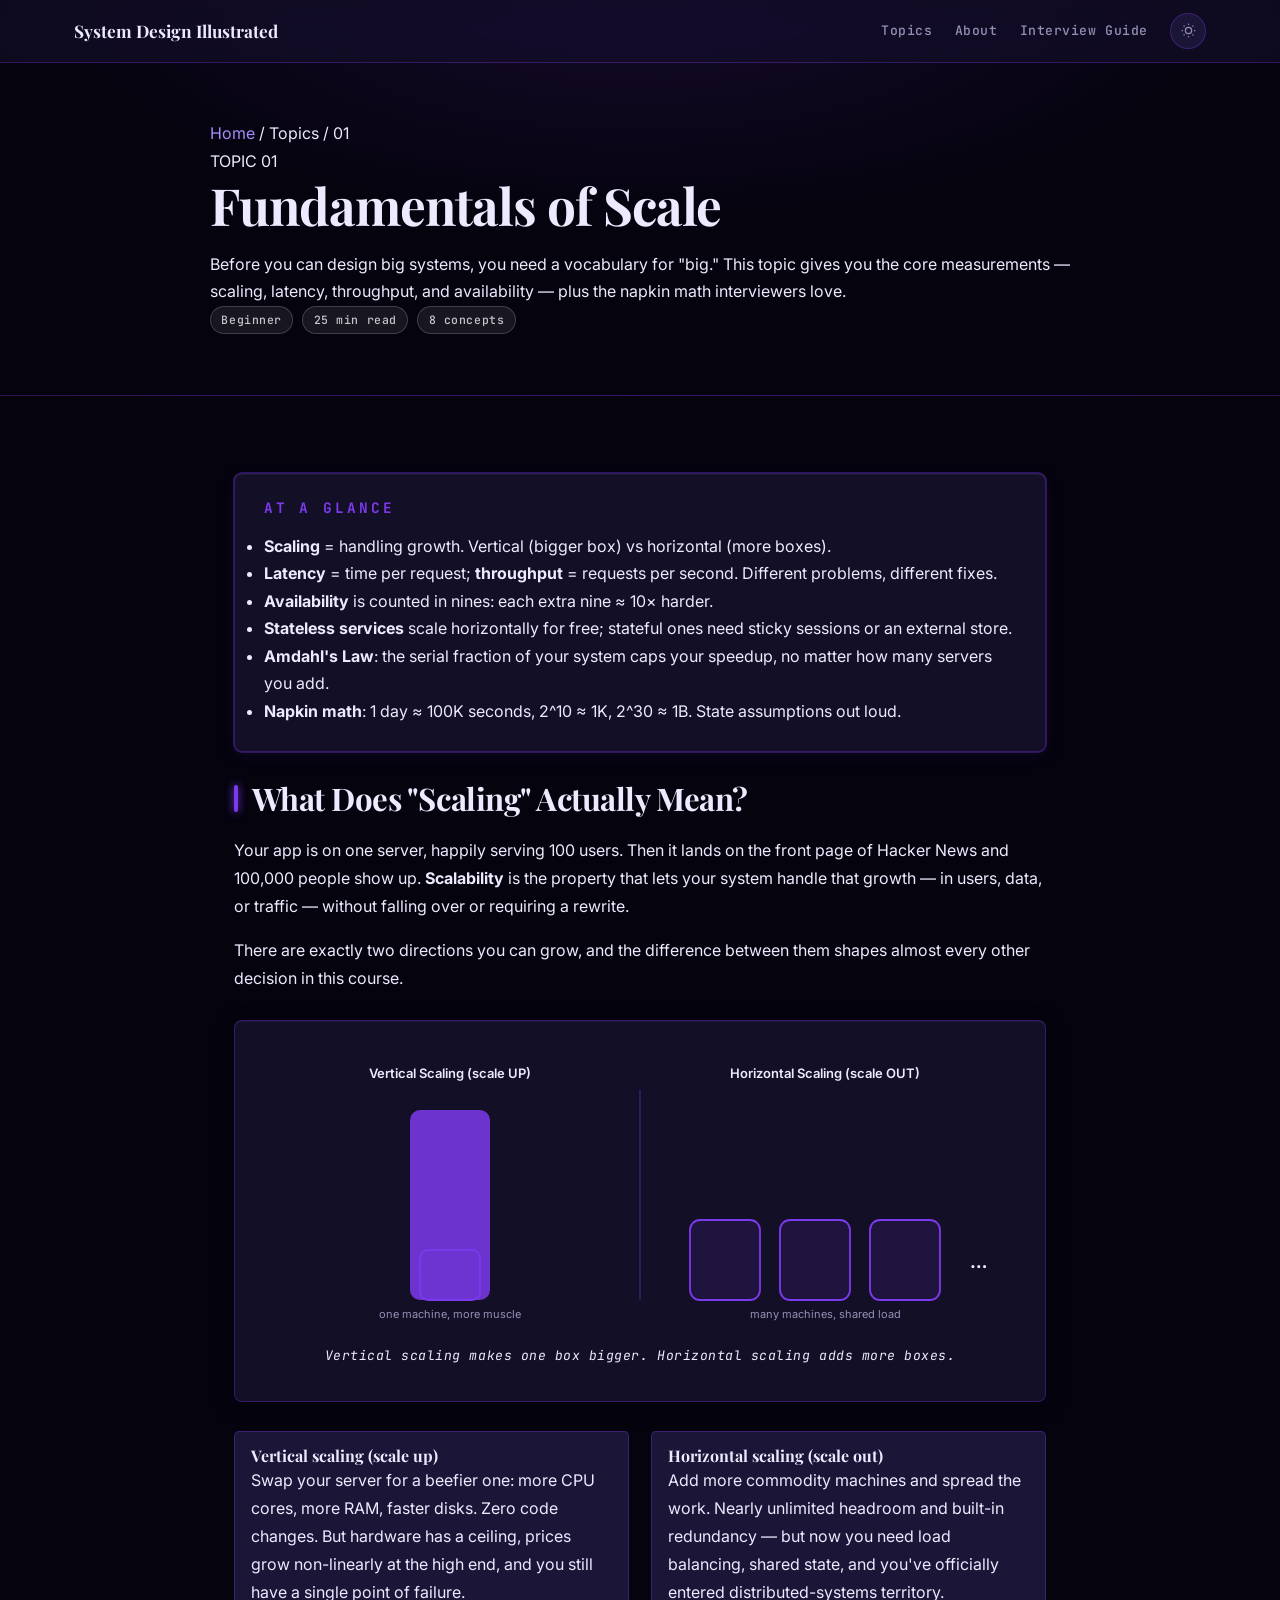
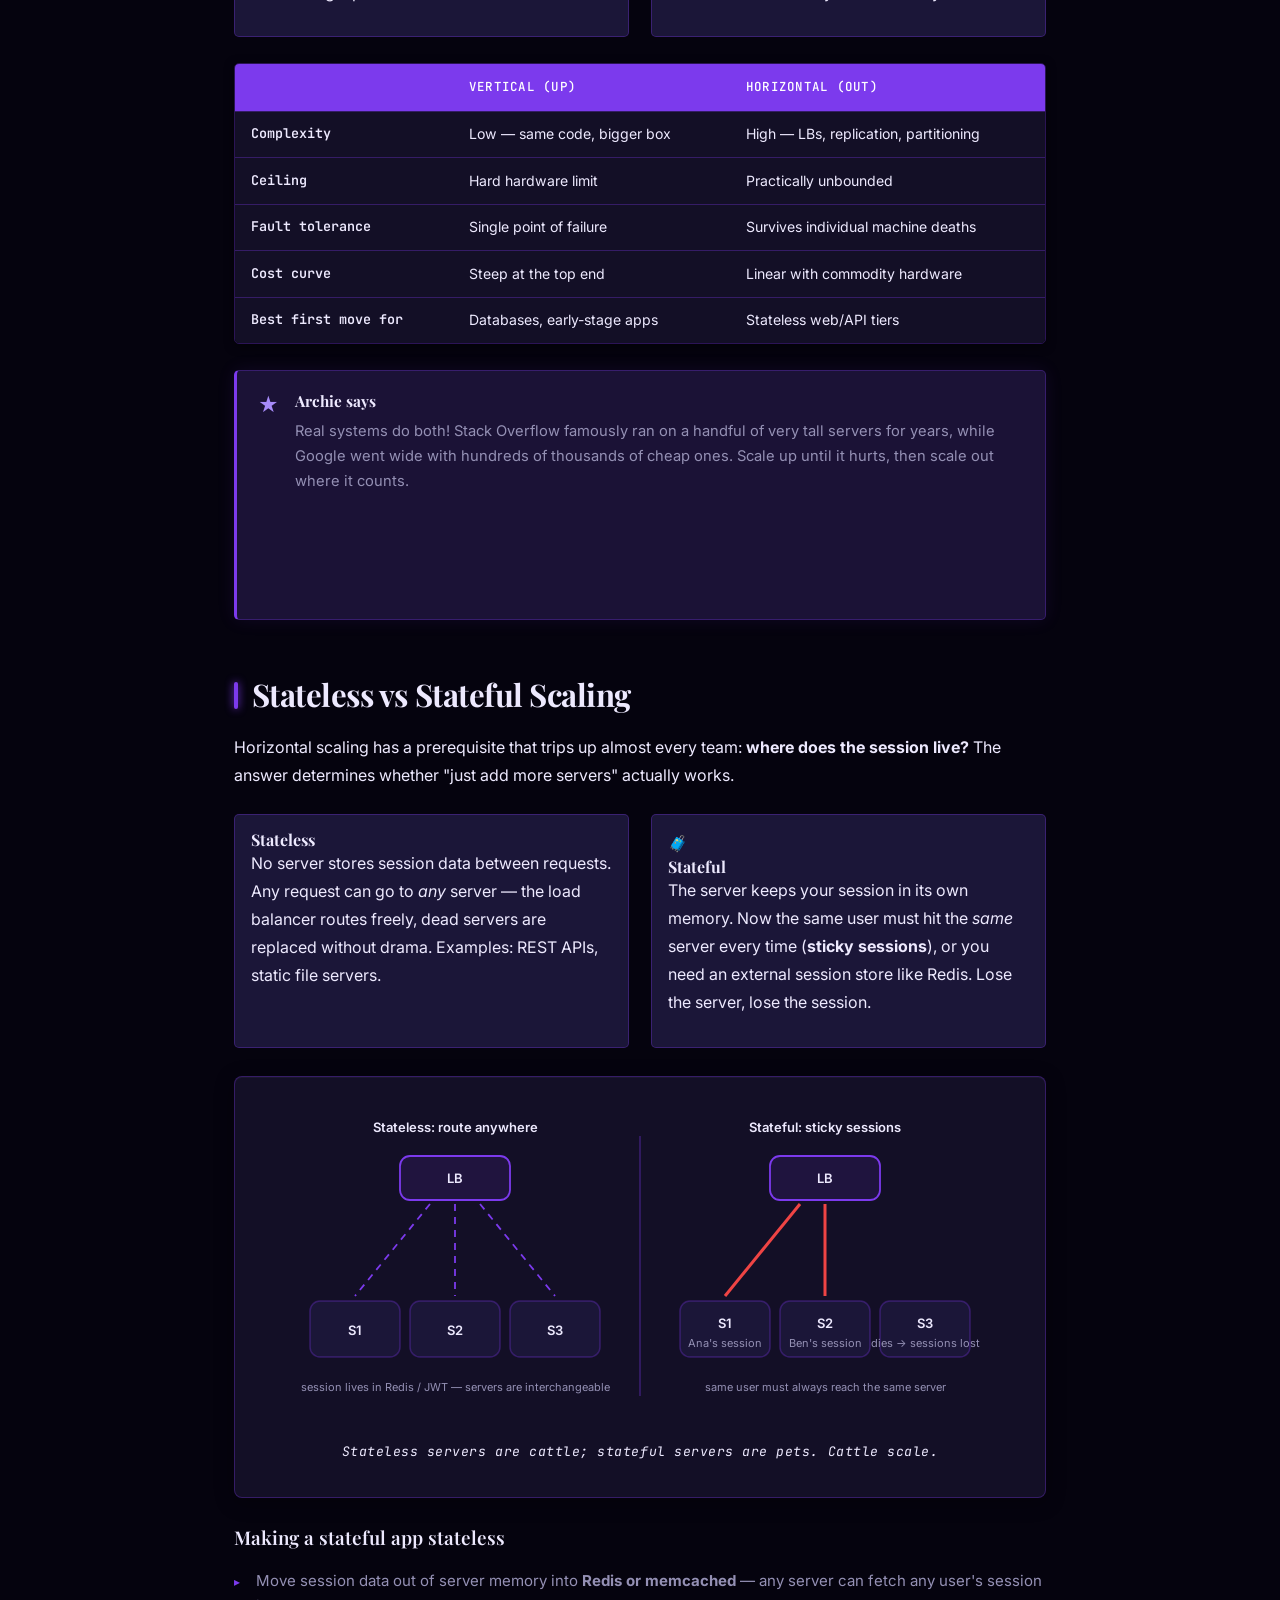
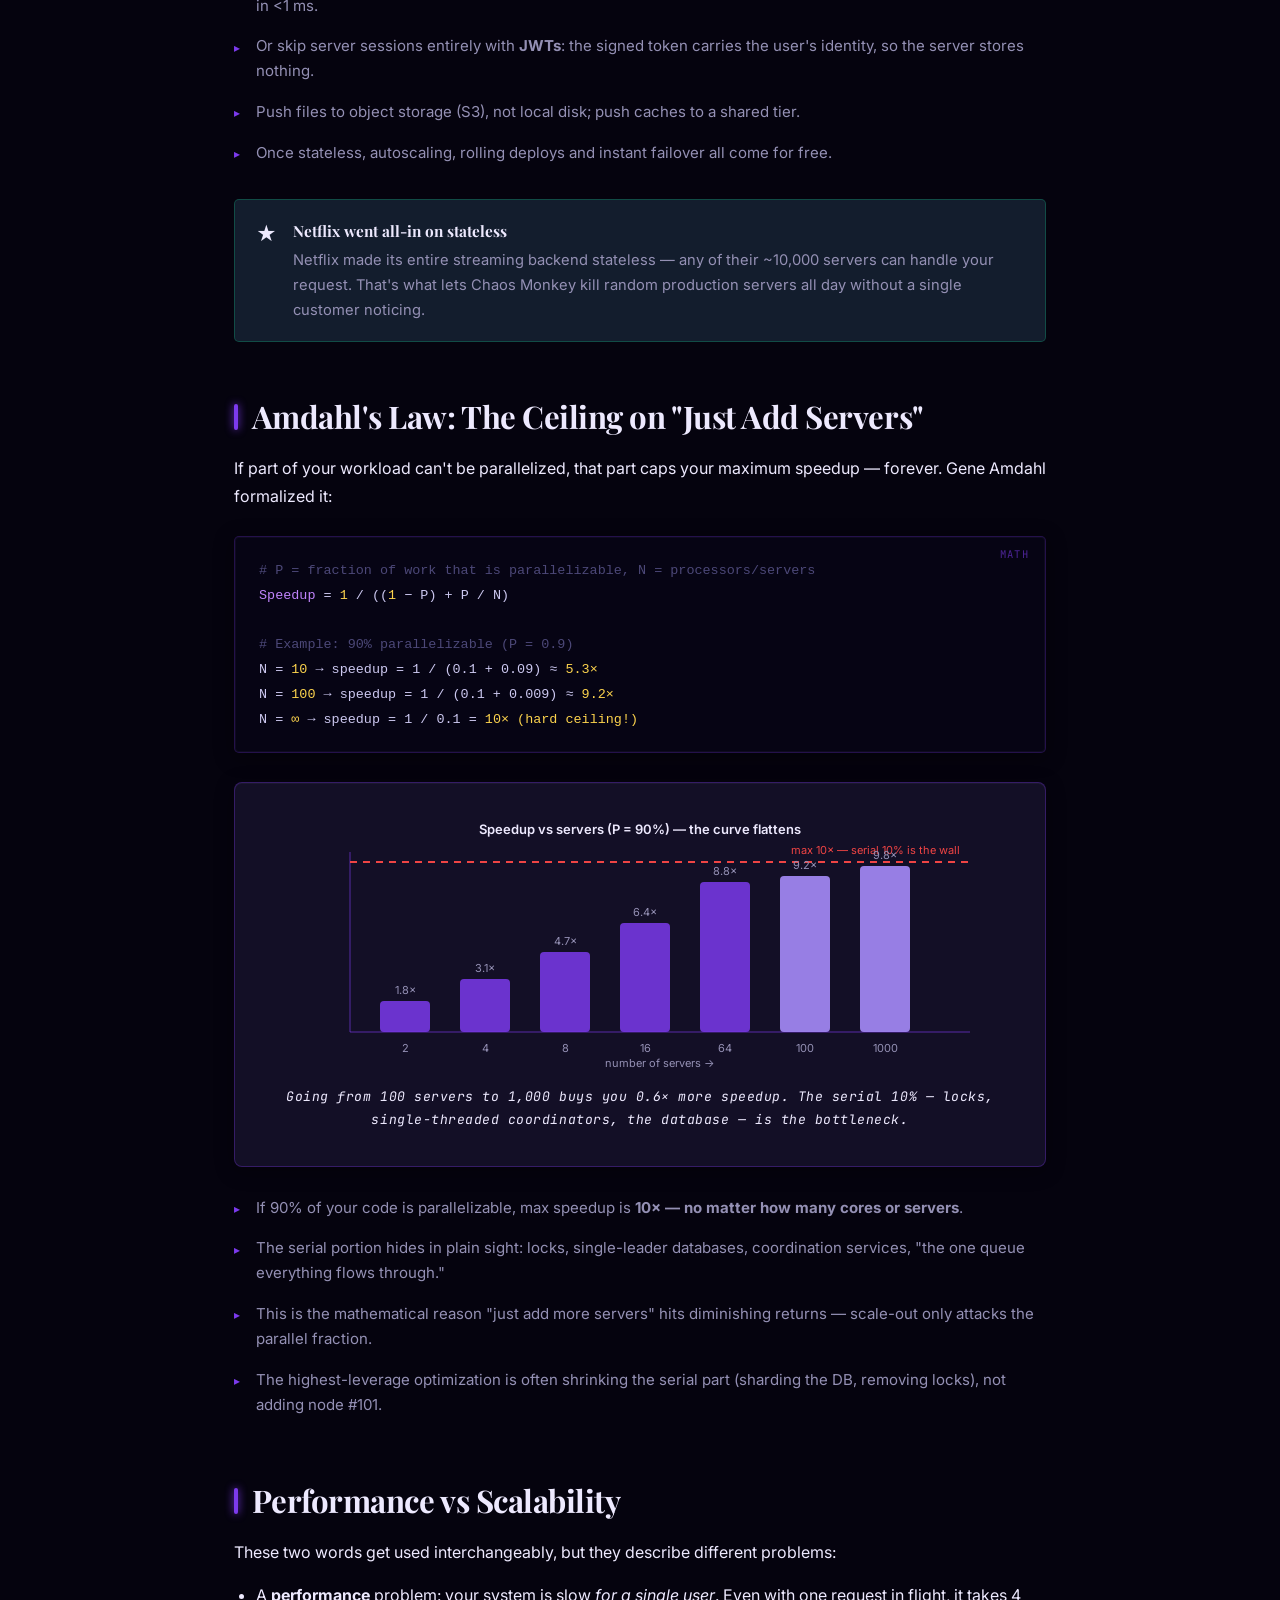
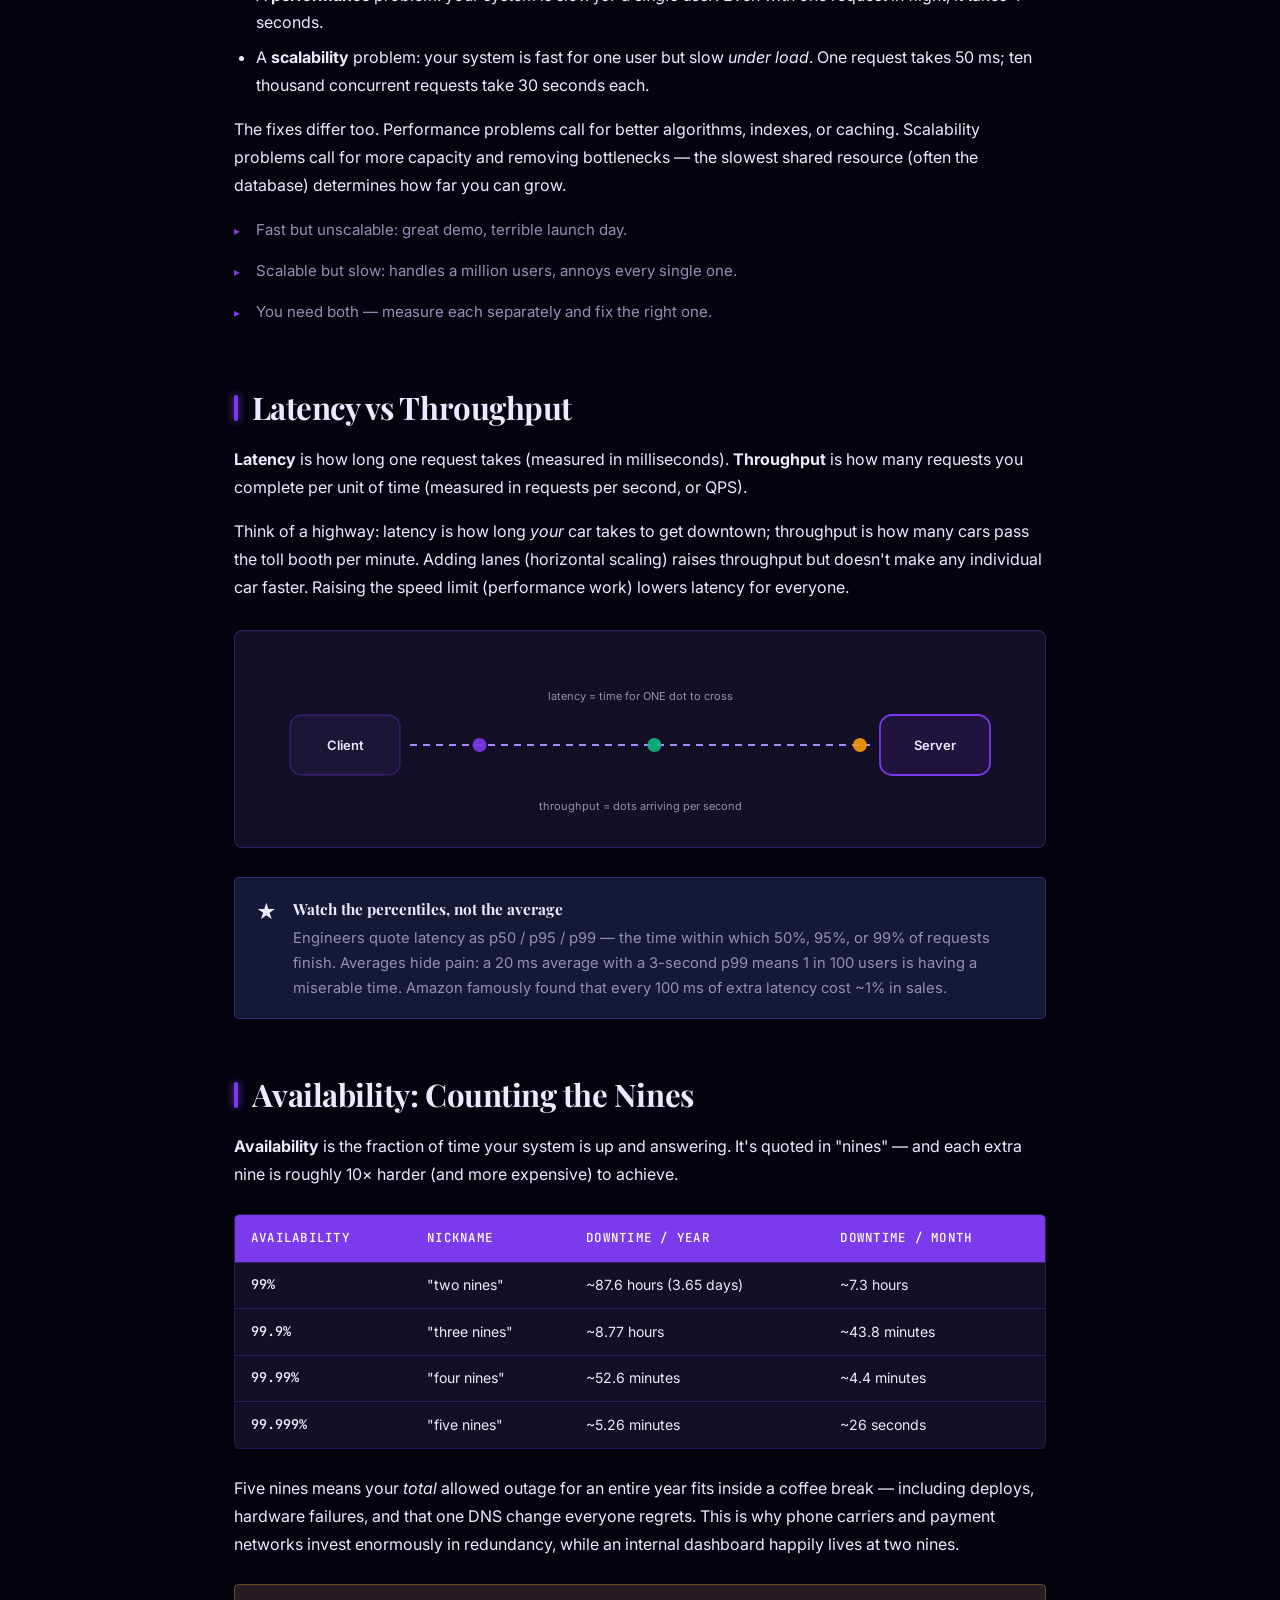
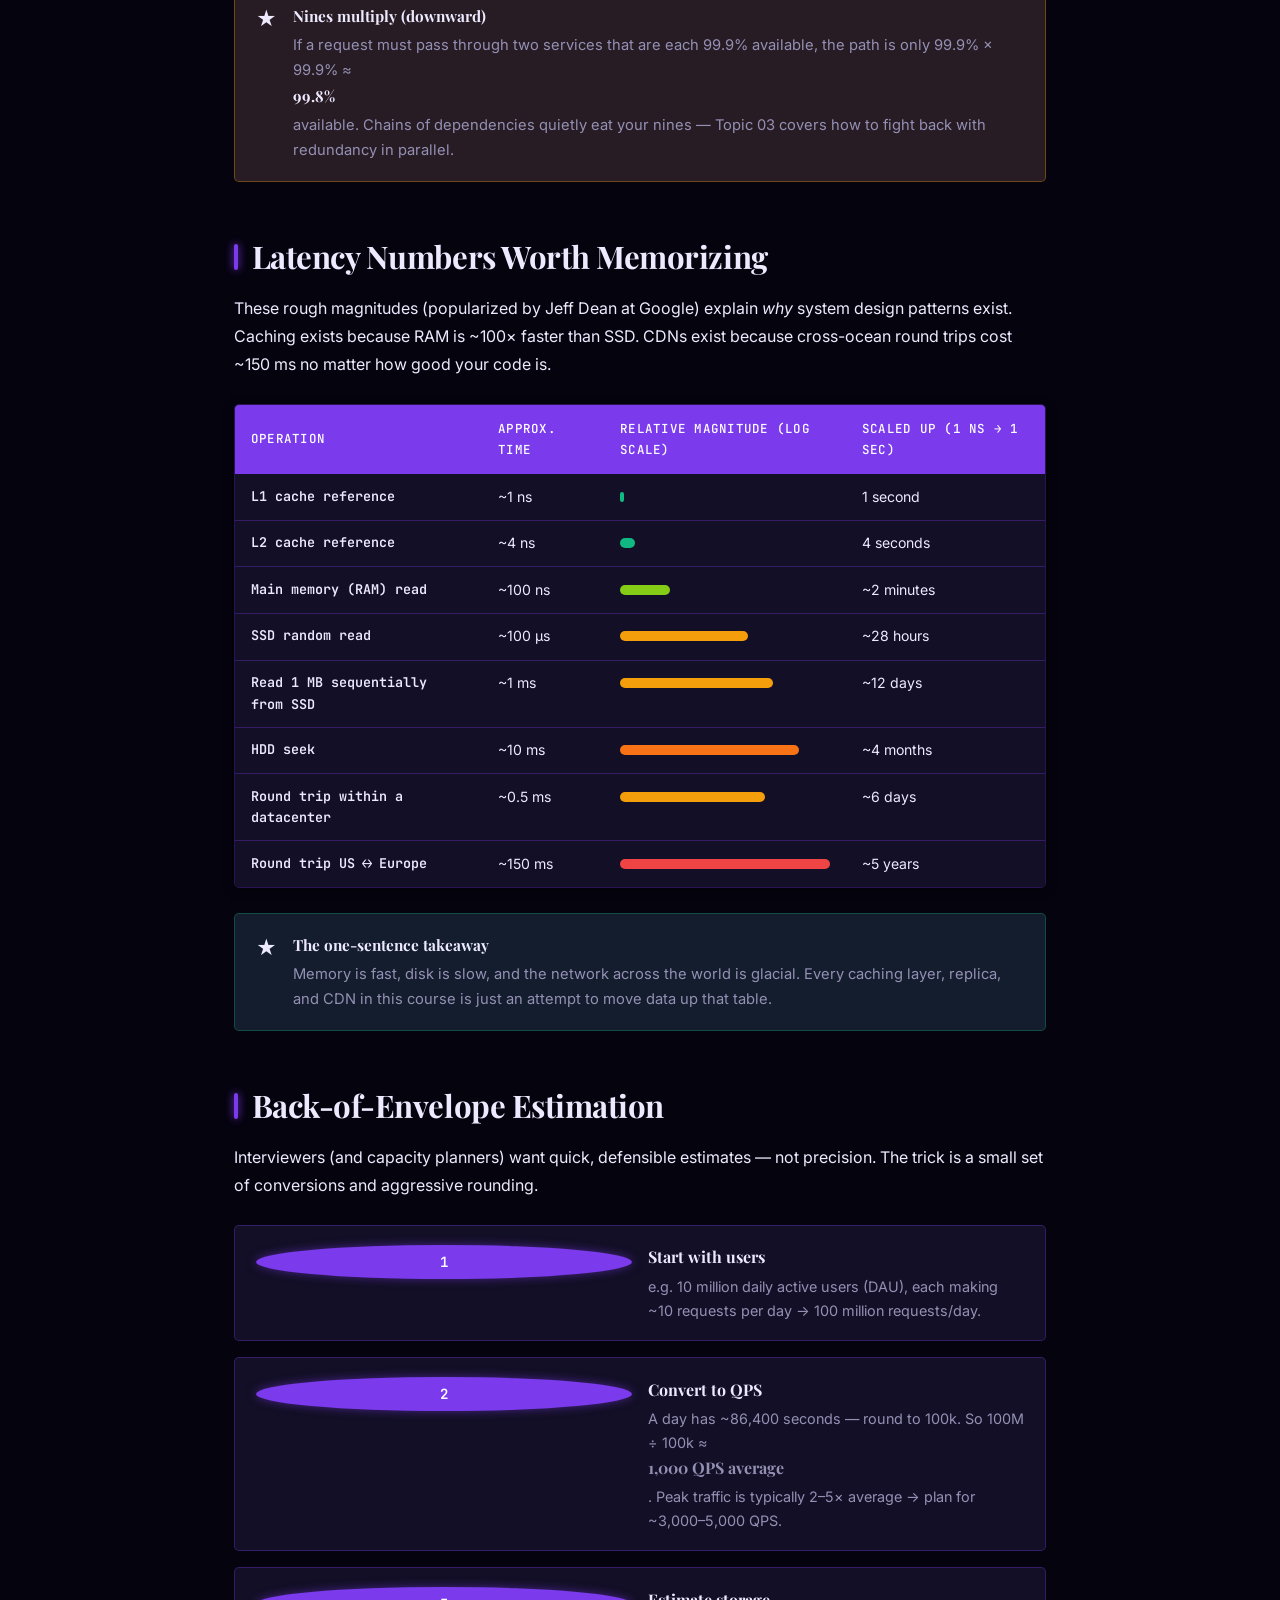
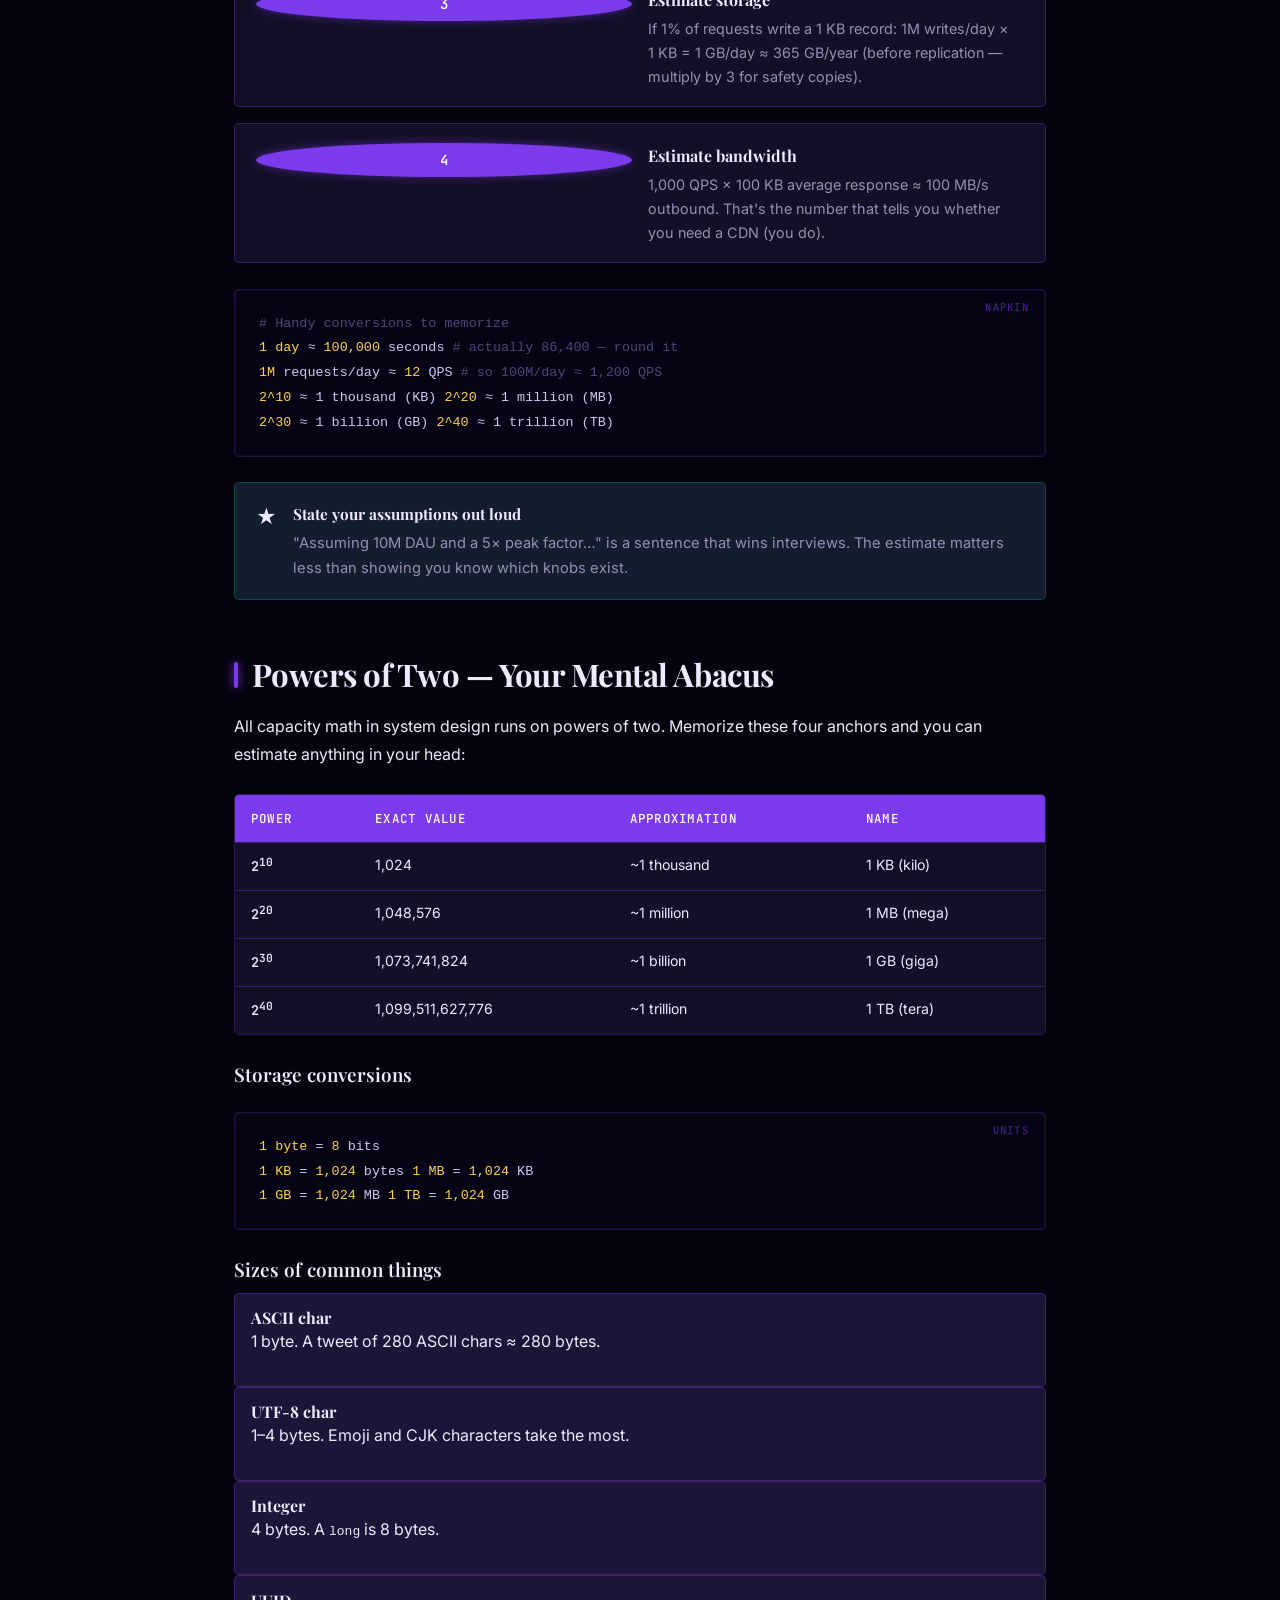
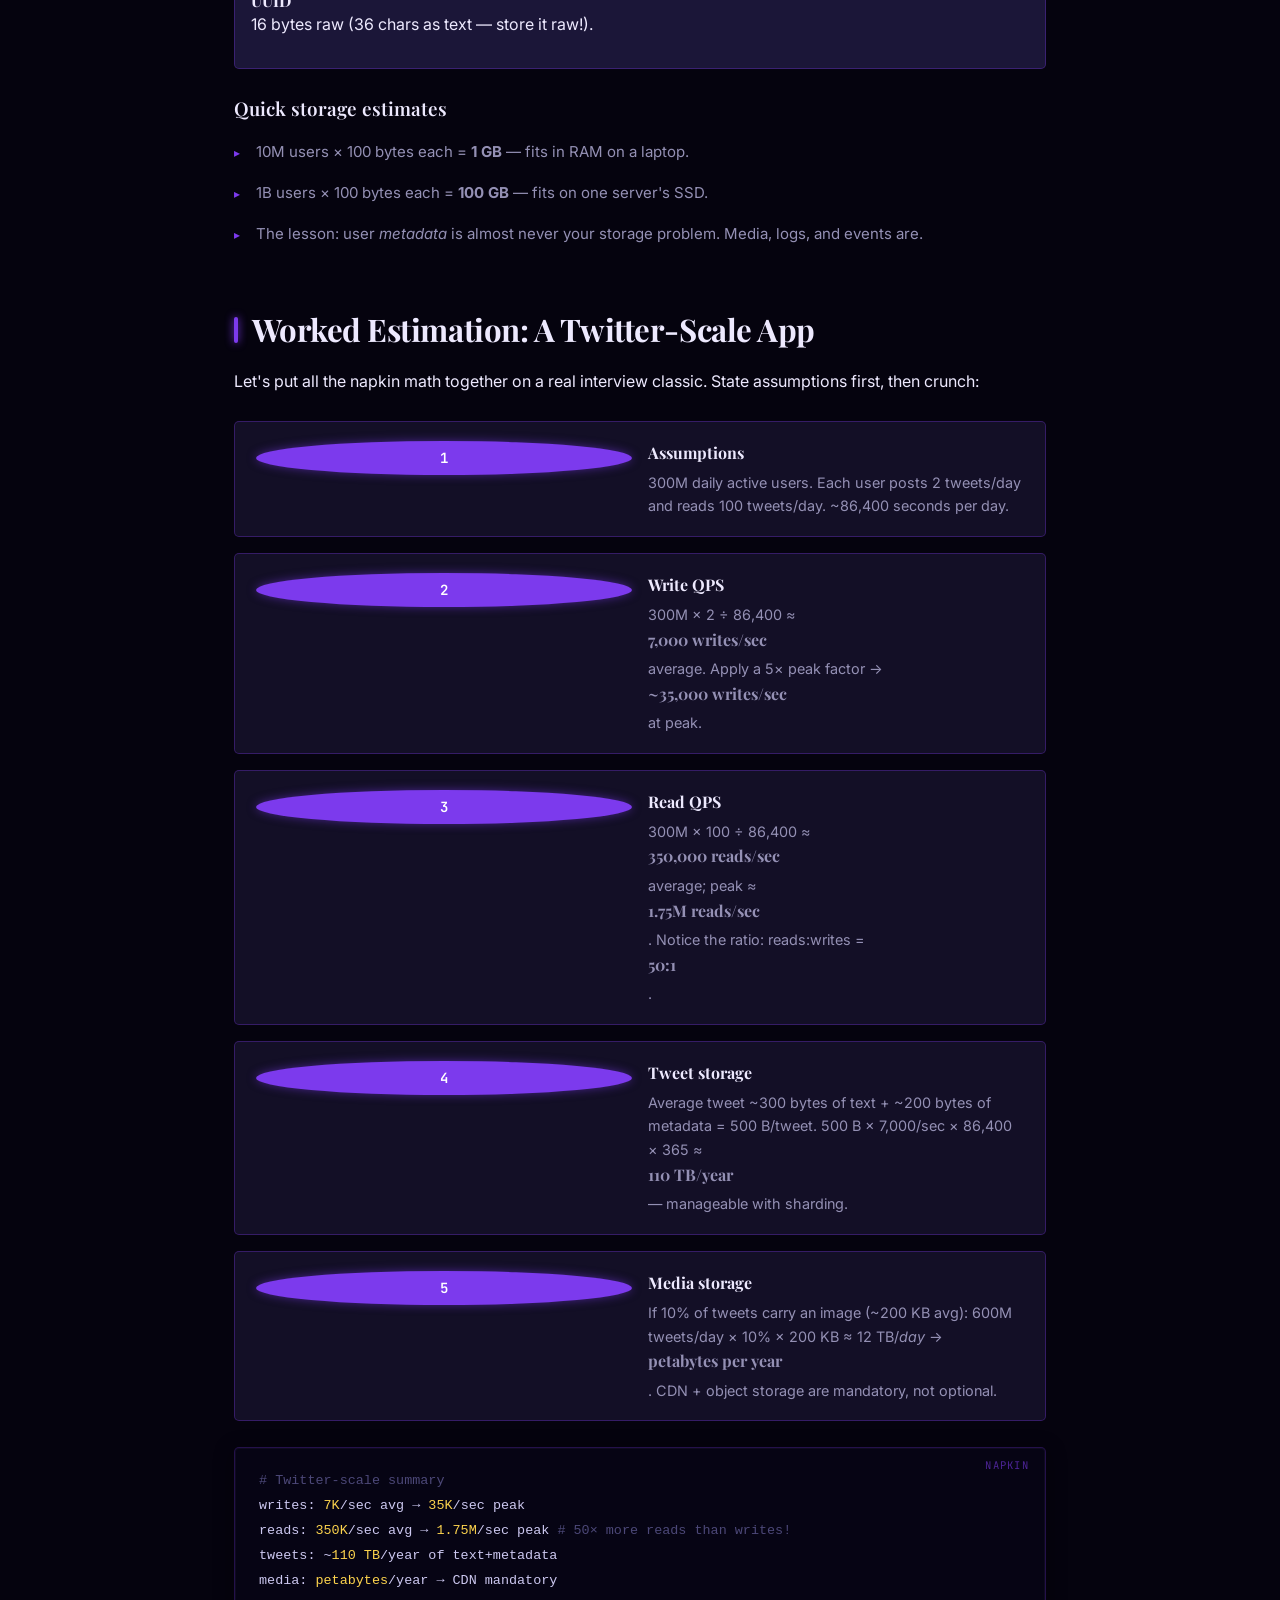
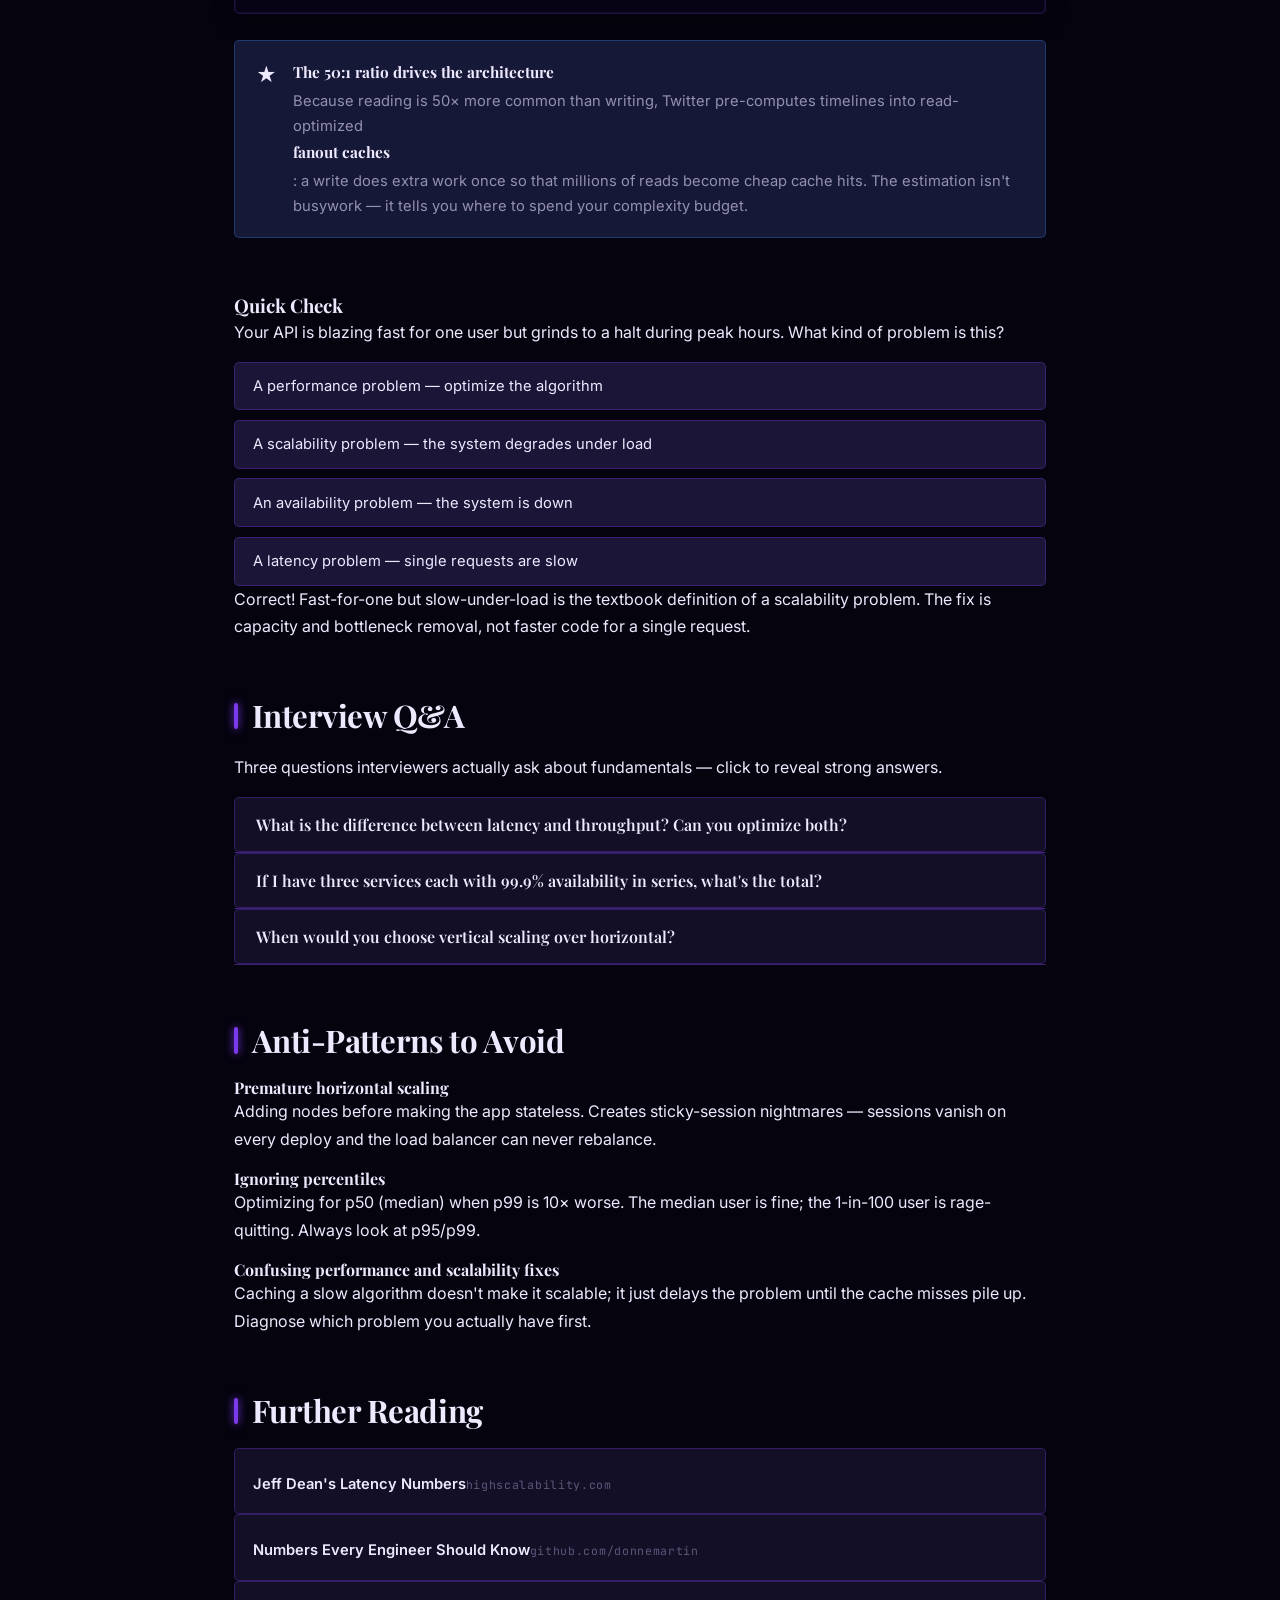
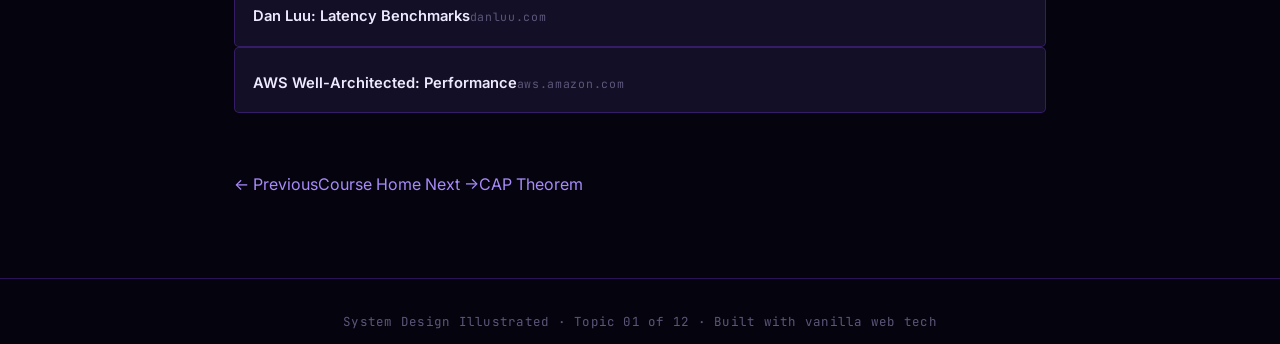
==== commit d18a4213: "redesign: dark-first editorial theme, fix callout layout, improve all animations - Complete CSS rewr" ====
--- a/topics/01-fundamentals.html
+++ b/topics/01-fundamentals.html
@@ -5,7 +5,7 @@
 <meta name="viewport" content="width=device-width, initial-scale=1.0">
 <title>Fundamentals of Scale — System Design Illustrated</title>
 <meta name="description" content="Scalability, performance, latency vs throughput, availability nines, and back-of-envelope estimation — explained simply with animations.">
-<script>try{var t=localStorage.getItem('sdi-theme');if(t)document.documentElement.setAttribute('data-theme',t)}catch(e){}</script>
+<script>try{var t=localStorage.getItem('sdi-theme')||'dark';document.documentElement.setAttribute('data-theme',t)}catch(e){document.documentElement.setAttribute('data-theme','dark')}</script>
 <link rel="stylesheet" href="../css/style.css">
 </head>
 <body data-topic="01" style="--topic-color:#7C3AED">
--- a/css/style.css
+++ b/css/style.css
@@ -1,709 +1,574 @@
 /* ============================================================
-   System Design Illustrated — style.css
-   "Complex systems, simply beautiful"
+   System Design Illustrated — style.css  v3.0
+   Dark-first editorial redesign. Inspired by the Gradient Descent
+   interactive essay: black backgrounds, glow, Playfair Display.
    ============================================================ */
 
-@import url('https://fonts.googleapis.com/css2?family=Poppins:wght@400;500;600;700;800&family=Inter:wght@400;500;600;700&family=Fira+Code:wght@400;500&display=swap');
-
-/* ---------- Custom properties ---------- */
+@import url('https://fonts.googleapis.com/css2?family=Playfair+Display:ital,wght@0,400;0,600;0,700;1,400&family=Inter:wght@300;400;500;600;700&family=JetBrains+Mono:wght@300;400;500&display=swap');
+
+/* ── CSS variables (dark = default) ─────────────────────────── */
 :root {
-  --primary: #7C3AED;
+  /* Background layers */
+  --bg:        #05030e;
+  --surface:   #130f26;
+  --surface-2: #1b1638;
+  --surface-3: #22194a;
+
+  /* Brand */
+  --primary:      #7C3AED;
   --primary-soft: #A78BFA;
-  --primary-faint: #EDE9FE;
-  --secondary: #F59E0B;
-  --accent: #10B981;
-
-  --bg: #FAF9FE;
-  --surface: #FFFFFF;
-  --surface-2: #F4F2FB;
-  --text: #211D35;
-  --text-soft: #5E5A75;
-  --border: #E8E4F4;
-
-  --font-head: 'Poppins', sans-serif;
-  --font-body: 'Inter', sans-serif;
-  --font-code: 'Fira Code', monospace;
-
-  --radius: 16px;
-  --radius-sm: 10px;
-  --radius-lg: 24px;
-
-  --shadow-sm: 0 2px 8px rgba(33, 29, 53, 0.06);
-  --shadow-md: 0 8px 24px rgba(33, 29, 53, 0.10);
-  --shadow-lg: 0 20px 48px rgba(124, 58, 237, 0.18);
-
+  --primary-faint:rgba(124, 58, 237, 0.12);
+  --secondary:    #F59E0B;
+  --accent:       #10B981;
+  --info:         #06B6D4;
+
+  /* Text */
+  --text:      #EDE9FE;
+  --text-soft: #9490B4;
+  --text-muted:#5C577A;
+
+  /* Borders / shadows */
+  --border:    rgba(124, 58, 237, 0.32);
+  --border-hi: rgba(167, 139, 250, 0.55);
+  --shadow-sm: 0 2px 10px rgba(0,0,0,0.55);
+  --shadow-md: 0 8px 28px rgba(0,0,0,0.65);
+  --shadow-lg: 0 20px 56px rgba(124, 58, 237, 0.28);
+
+  /* Typography */
+  --font-display: 'Playfair Display', Georgia, serif;
+  --font-head:    'Playfair Display', Georgia, serif;
+  --font-body:    'Inter', system-ui, sans-serif;
+  --font-code:    'JetBrains Mono', 'Fira Code', monospace;
+
+  /* Shape */
+  --radius:    8px;
+  --radius-sm: 5px;
+  --radius-lg: 14px;
+
+  /* Motion */
   --transition: 0.3s cubic-bezier(0.22, 1, 0.36, 1);
 
-  /* Topic accent colors */
-  --t1: #7C3AED;
-  --t2: #DB2777;
-  --t3: #D97706;
-  --t4: #059669;
-  --t5: #2563EB;
-  --t6: #DC2626;
-  --t7: #7C3AED;
-  --t8: #EA580C;
-  --t9: #0891B2;
-  --t10: #16A34A;
-  --t11: #BE185D;
-  --t12: #4338CA;
-}
-
-[data-theme="dark"] {
-  --bg: #14111F;
-  --surface: #1D1930;
-  --surface-2: #262040;
-  --text: #EDEAF7;
-  --text-soft: #A49EC2;
-  --border: #322B52;
-  --primary-faint: #2C2350;
-  --shadow-sm: 0 2px 8px rgba(0, 0, 0, 0.35);
-  --shadow-md: 0 8px 24px rgba(0, 0, 0, 0.45);
-  --shadow-lg: 0 20px 48px rgba(124, 58, 237, 0.35);
-}
-
-/* ---------- Reset & base ---------- */
-*, *::before, *::after { box-sizing: border-box; margin: 0; padding: 0; }
-
+  /* Topic palette */
+  --t1: #7C3AED; --t2:  #EC4899; --t3:  #F59E0B;
+  --t4: #10B981; --t5:  #3B82F6; --t6:  #EF4444;
+  --t7: #8B5CF6; --t8:  #F97316; --t9:  #06B6D4;
+  --t10:#22C55E; --t11: #EC4899; --t12: #6366F1;
+}
+
+/* ── Light theme override ──────────────────────────────────── */
+[data-theme="light"] {
+  --bg:        #f5f3ff;
+  --surface:   #ffffff;
+  --surface-2: #f0ecff;
+  --surface-3: #e8e3fa;
+  --border:    rgba(124, 58, 237, 0.18);
+  --border-hi: rgba(124, 58, 237, 0.4);
+  --text:      #1a1535;
+  --text-soft: #4a4668;
+  --text-muted:#8884a0;
+  --shadow-sm: 0 2px 8px rgba(33,29,53,0.07);
+  --shadow-md: 0 8px 24px rgba(33,29,53,0.11);
+  --shadow-lg: 0 20px 48px rgba(124,58,237,0.16);
+  --primary-faint: rgba(124,58,237,0.08);
+}
+
+/* ── Reset ──────────────────────────────────────────────────── */
+*,*::before,*::after { box-sizing: border-box; margin: 0; padding: 0; }
 html { scroll-behavior: smooth; }
-
 body {
   font-family: var(--font-body);
   background: var(--bg);
   color: var(--text);
-  line-height: 1.7;
+  line-height: 1.72;
+  -webkit-font-smoothing: antialiased;
   transition: background 0.4s ease, color 0.4s ease;
-  -webkit-font-smoothing: antialiased;
-}
-
-h1, h2, h3, h4 { font-family: var(--font-head); line-height: 1.25; }
-a { color: var(--primary); text-decoration: none; }
-img, svg { max-width: 100%; }
+  overflow-x: hidden;
+}
+h1,h2,h3,h4 { font-family: var(--font-head); line-height: 1.2; }
+a { color: var(--primary-soft); text-decoration: none; }
+img,svg { max-width: 100%; }
 table { border-collapse: collapse; width: 100%; }
-
 ::selection { background: var(--primary); color: #fff; }
 
-/* ---------- Reading progress bar ---------- */
+/* ── Reading progress bar ─────────────────────────────────── */
 .reading-progress {
-  position: fixed;
-  top: 0; left: 0;
-  height: 4px;
-  width: 0%;
+  position: fixed; top: 0; left: 0;
+  height: 2px; width: 0%;
   background: linear-gradient(90deg, var(--primary), var(--secondary));
   z-index: 1001;
-  border-radius: 0 4px 4px 0;
-  transition: width 0.1s linear;
-}
-
-/* ---------- Navbar ---------- */
+  border-radius: 0 2px 2px 0;
+  box-shadow: 0 0 14px var(--primary), 0 0 28px rgba(124,58,237,0.4);
+  transition: width 80ms linear;
+}
+
+/* ── Navbar ───────────────────────────────────────────────── */
 .navbar {
-  position: fixed;
-  top: 0; left: 0; right: 0;
+  position: fixed; top: 0; left: 0; right: 0;
   z-index: 1000;
-  background: color-mix(in srgb, var(--surface) 72%, transparent);
-  backdrop-filter: blur(14px) saturate(160%);
-  -webkit-backdrop-filter: blur(14px) saturate(160%);
+  background: color-mix(in srgb, var(--surface) 70%, transparent);
+  backdrop-filter: blur(18px) saturate(180%);
+  -webkit-backdrop-filter: blur(18px) saturate(180%);
   border-bottom: 1px solid var(--border);
 }
-
 .nav-inner {
-  max-width: 1180px;
-  margin: 0 auto;
-  padding: 0.85rem 1.5rem;
-  display: flex;
-  align-items: center;
-  justify-content: space-between;
-  gap: 1rem;
-}
-
+  max-width: 1180px; margin: 0 auto;
+  padding: 0.8rem 1.5rem;
+  display: flex; align-items: center; justify-content: space-between; gap: 1rem;
+}
 .logo {
-  font-family: var(--font-head);
-  font-weight: 700;
-  font-size: 1.08rem;
+  font-family: var(--font-head); font-weight: 700; font-size: 1.08rem;
   color: var(--text);
-  display: flex;
-  align-items: center;
-  gap: 0.45rem;
-  white-space: nowrap;
+  display: flex; align-items: center; gap: 0.45rem; white-space: nowrap;
 }
 .logo .bolt { animation: glow 2.4s ease-in-out infinite; display: inline-block; }
-
-.nav-links {
-  display: flex;
-  align-items: center;
-  gap: 1.4rem;
-}
-
+.nav-links { display: flex; align-items: center; gap: 1.4rem; }
 .nav-links a {
-  color: var(--text-soft);
-  font-weight: 500;
-  font-size: 0.94rem;
-  position: relative;
-  transition: color var(--transition);
-}
-.nav-links a:hover { color: var(--primary); }
+  color: var(--text-soft); font-weight: 500; font-size: 0.93rem;
+  position: relative; transition: color var(--transition);
+  font-family: var(--font-code); font-size: 0.82rem; letter-spacing: 0.04em;
+}
+.nav-links a:hover { color: var(--primary-soft); }
 .nav-links a::after {
-  content: '';
-  position: absolute;
-  left: 0; bottom: -4px;
-  width: 0; height: 2px;
-  background: var(--primary);
-  border-radius: 2px;
+  content: ''; position: absolute; left: 0; bottom: -3px;
+  width: 0; height: 1px; background: var(--primary-soft);
   transition: width var(--transition);
 }
 .nav-links a:hover::after { width: 100%; }
-
 .theme-toggle {
-  background: var(--surface-2);
-  border: 1px solid var(--border);
-  border-radius: 50%;
-  width: 38px; height: 38px;
-  font-size: 1.05rem;
-  cursor: pointer;
-  display: grid;
-  place-items: center;
-  transition: transform var(--transition), background var(--transition);
-}
-.theme-toggle:hover { transform: rotate(20deg) scale(1.08); background: var(--primary-faint); }
-
-/* ---------- Hero ---------- */
+  background: var(--surface-2); border: 1px solid var(--border);
+  border-radius: 50%; width: 36px; height: 36px;
+  cursor: pointer; display: grid; place-items: center;
+  transition: transform var(--transition), box-shadow var(--transition);
+}
+.theme-toggle:hover {
+  transform: rotate(22deg) scale(1.1);
+  box-shadow: 0 0 14px var(--primary);
+}
+.icon-sun, .icon-moon { color: var(--text-soft); }
+
+/* ── Hero ─────────────────────────────────────────────────── */
 .hero {
   position: relative;
-  padding: 9.5rem 1.5rem 6rem;
+  min-height: 100vh;
+  padding: 10rem 1.5rem 7rem;
   text-align: center;
   overflow: hidden;
-  background:
-    radial-gradient(1100px 480px at 50% -10%, var(--primary-faint), transparent 70%),
-    var(--bg);
-}
-
+  display: flex; flex-direction: column; align-items: center; justify-content: center;
+  background: radial-gradient(ellipse 1000px 500px at 50% -5%, rgba(124,58,237,0.22) 0%, transparent 70%), var(--bg);
+}
 .hero-svg {
-  position: absolute;
-  inset: 0;
-  width: 100%; height: 100%;
-  opacity: 0.5;
-  pointer-events: none;
-}
-
-.hero-inner { position: relative; max-width: 820px; margin: 0 auto; }
-
+  position: absolute; inset: 0; width: 100%; height: 100%;
+  opacity: 0.88; pointer-events: none; z-index: 0;
+}
+.system-3d {
+  position: absolute !important; inset: 0 !important;
+  width: 100% !important; height: 100% !important;
+  z-index: 1 !important; pointer-events: none !important; opacity: 1 !important;
+}
+.hero-inner { position: relative; z-index: 2; max-width: 840px; margin: 0 auto; }
 .hero-badge {
-  display: inline-flex;
-  align-items: center;
-  gap: 0.4rem;
-  background: var(--surface);
+  display: inline-flex; align-items: center; gap: 0.4rem;
+  background: rgba(124,58,237,0.14); border: 1px solid rgba(124,58,237,0.35);
+  border-radius: 999px; padding: 0.32rem 1rem;
+  font-family: var(--font-code); font-size: 0.76rem; letter-spacing: 0.12em;
+  text-transform: uppercase; color: var(--primary-soft);
+  animation: fadeUp 0.7s both;
+}
+[data-theme="light"] .hero-badge {
+  background: rgba(124,58,237,0.08) !important;
+  border-color: rgba(124,58,237,0.25) !important;
+  color: var(--primary) !important;
+}
+.hero h1 {
+  font-size: clamp(2.6rem, 6vw, 4.4rem);
+  font-weight: 700; letter-spacing: -0.025em;
+  margin: 1.1rem 0 1rem;
+  color: #fff; line-height: 1.08;
+  animation: fadeUp 0.7s 0.1s both;
+}
+[data-theme="light"] .hero h1 { color: var(--text); }
+.hero h1 .grad {
+  background: linear-gradient(110deg, var(--primary-soft), var(--secondary) 60%, var(--accent));
+  -webkit-background-clip: text; background-clip: text; color: transparent;
+}
+.hero p.lead {
+  font-size: 1.13rem; color: rgba(237,233,254,0.7); max-width: 580px;
+  margin: 0 auto 2.4rem; animation: fadeUp 0.7s 0.2s both; line-height: 1.7;
+}
+[data-theme="light"] .hero p.lead { color: var(--text-soft); }
+.hero-ctas {
+  display: flex; gap: 0.9rem; justify-content: center; flex-wrap: wrap;
+  animation: fadeUp 0.7s 0.3s both;
+}
+.btn {
+  display: inline-flex; align-items: center; gap: 0.5rem;
+  font-family: var(--font-code); font-weight: 500; font-size: 0.88rem;
+  letter-spacing: 0.04em; padding: 0.82rem 1.6rem; border-radius: 5px;
+  border: none; cursor: pointer;
+  transition: transform var(--transition), box-shadow var(--transition), background var(--transition);
+}
+.btn-primary {
+  background: var(--primary); color: #fff;
+  box-shadow: 0 0 0 1px rgba(124,58,237,0.4), 0 8px 24px rgba(124,58,237,0.35);
+}
+.btn-primary:hover {
+  transform: translateY(-3px);
+  box-shadow: 0 0 0 1px rgba(167,139,250,0.6), 0 14px 32px rgba(124,58,237,0.5);
+  background: #8B46FF;
+}
+.btn-ghost {
+  background: var(--surface-2); color: var(--text);
   border: 1px solid var(--border);
-  border-radius: 999px;
-  padding: 0.35rem 0.95rem;
-  font-size: 0.82rem;
-  font-weight: 600;
-  color: var(--primary);
-  box-shadow: var(--shadow-sm);
-  animation: fadeUp 0.7s both;
-}
-
-.hero h1 {
-  font-size: clamp(2.3rem, 5.5vw, 3.8rem);
-  font-weight: 800;
-  margin: 1.1rem 0 1rem;
-  letter-spacing: -0.02em;
-  animation: fadeUp 0.7s 0.1s both;
-}
-
-.hero h1 .grad {
-  background: linear-gradient(100deg, var(--primary), var(--secondary) 70%, var(--accent));
-  -webkit-background-clip: text;
-  background-clip: text;
-  color: transparent;
-}
-
-.hero p.lead {
-  font-size: 1.15rem;
-  color: var(--text-soft);
-  max-width: 620px;
-  margin: 0 auto 2.2rem;
-  animation: fadeUp 0.7s 0.2s both;
-}
-
-.hero-ctas {
-  display: flex;
-  gap: 0.9rem;
-  justify-content: center;
-  flex-wrap: wrap;
-  animation: fadeUp 0.7s 0.3s both;
-}
-
-.btn {
-  display: inline-flex;
-  align-items: center;
-  gap: 0.5rem;
-  font-family: var(--font-head);
-  font-weight: 600;
-  font-size: 0.97rem;
-  padding: 0.85rem 1.7rem;
-  border-radius: 999px;
-  border: none;
-  cursor: pointer;
-  transition: transform var(--transition), box-shadow var(--transition), background var(--transition);
-}
-.btn-primary {
-  background: linear-gradient(120deg, var(--primary), #9F67F8);
-  color: #fff;
-  box-shadow: 0 8px 22px rgba(124, 58, 237, 0.35);
-}
-.btn-primary:hover { transform: translateY(-3px); box-shadow: 0 14px 30px rgba(124, 58, 237, 0.45); }
-.btn-ghost {
-  background: var(--surface);
-  color: var(--text);
-  border: 1px solid var(--border);
-  box-shadow: var(--shadow-sm);
-}
-.btn-ghost:hover { transform: translateY(-3px); border-color: var(--primary-soft); }
-
+}
+.btn-ghost:hover { transform: translateY(-3px); border-color: var(--primary-soft); box-shadow: 0 0 14px rgba(124,58,237,0.2); }
 .hero-stats {
-  display: flex;
-  gap: 2.6rem;
-  justify-content: center;
-  flex-wrap: wrap;
-  margin-top: 3.2rem;
-  animation: fadeUp 0.7s 0.45s both;
+  display: flex; gap: 3rem; justify-content: center; flex-wrap: wrap;
+  margin-top: 3.4rem; animation: fadeUp 0.7s 0.45s both;
 }
 .stat { text-align: center; }
 .stat .num {
-  font-family: var(--font-head);
-  font-size: 1.9rem;
-  font-weight: 800;
-  background: linear-gradient(120deg, var(--primary), var(--secondary));
-  -webkit-background-clip: text;
-  background-clip: text;
-  color: transparent;
-}
-.stat .lbl { font-size: 0.84rem; color: var(--text-soft); font-weight: 500; }
-
-/* ---------- Sections ---------- */
+  font-family: var(--font-head); font-size: 2rem; font-weight: 700;
+  background: linear-gradient(120deg, var(--primary-soft), var(--secondary));
+  -webkit-background-clip: text; background-clip: text; color: transparent;
+  display: block;
+}
+.stat .lbl { font-family: var(--font-code); font-size: 0.76rem; color: var(--text-muted); letter-spacing: 0.2em; text-transform: uppercase; }
+
+/* Hero scroll cue */
+.hero-scroll-cue {
+  position: absolute; bottom: 36px; left: 50%; transform: translateX(-50%);
+  display: flex; flex-direction: column; align-items: center; gap: 8px; z-index: 3;
+  pointer-events: none;
+}
+.hero-scroll-cue .sc-text {
+  font-family: var(--font-code); font-size: 10px; letter-spacing: 0.3em;
+  text-transform: uppercase; color: rgba(167,139,250,0.45);
+}
+.hero-scroll-cue .sc-line {
+  width: 1px; height: 44px;
+  background: linear-gradient(180deg, rgba(167,139,250,0.9), transparent);
+  animation: scrollPulse 2.2s ease-in-out infinite; transform-origin: top center;
+}
+
+/* ── Sections ─────────────────────────────────────────────── */
 .section {
-  max-width: 1180px;
-  margin: 0 auto;
-  padding: 4.5rem 1.5rem;
-}
-
+  max-width: 1180px; margin: 0 auto; padding: 5rem 1.5rem;
+}
 .section-title {
   text-align: center;
-  font-size: clamp(1.7rem, 3.4vw, 2.4rem);
-  font-weight: 700;
-  margin-bottom: 0.6rem;
+  font-size: clamp(1.9rem, 3.5vw, 2.8rem);
+  font-weight: 700; margin-bottom: 0.6rem;
+  position: relative; display: inline-block;
+}
+/* Centered glowing underline on section titles */
+.section > .section-title::after,
+#topics > .section-title::after {
+  content: '';
+  display: block; width: 48px; height: 2px; margin: 0.55rem auto 0;
+  background: linear-gradient(90deg, var(--primary), var(--secondary));
+  border-radius: 2px;
+  box-shadow: 0 0 10px var(--primary);
 }
 .section-sub {
-  text-align: center;
-  color: var(--text-soft);
-  max-width: 560px;
-  margin: 0 auto 3rem;
-}
-
-/* ---------- Topic cards grid ---------- */
+  text-align: center; color: var(--text-soft);
+  max-width: 540px; margin: 0 auto 3.2rem;
+  font-size: 1.02rem;
+}
+
+/* ── Topic cards grid ─────────────────────────────────────── */
 .topics-grid {
   display: grid;
-  grid-template-columns: repeat(auto-fill, minmax(280px, 1fr));
+  grid-template-columns: repeat(auto-fill, minmax(290px, 1fr));
   gap: 1.4rem;
 }
-
 .topic-card {
-  position: relative;
-  display: block;
-  background: var(--surface);
-  border: 1px solid var(--border);
-  border-radius: var(--radius);
-  padding: 1.6rem 1.5rem 1.4rem;
-  color: var(--text);
-  box-shadow: var(--shadow-sm);
-  overflow: hidden;
-  transition: transform var(--transition), box-shadow var(--transition);
+  position: relative; display: block;
+  background: linear-gradient(145deg, var(--surface) 0%, color-mix(in srgb, var(--card-color, var(--primary)) 5%, var(--surface)) 100%);
+  border: 1px solid rgba(124, 58, 237, 0.32);
+  border-radius: var(--radius); padding: 1.65rem 1.6rem 1.5rem;
+  color: var(--text); overflow: hidden;
+  box-shadow: 0 4px 16px rgba(0,0,0,0.5), inset 0 1px 0 rgba(255,255,255,0.04);
+  transition: transform var(--transition), box-shadow var(--transition), border-color var(--transition);
+  --card-color: var(--primary);
 }
 .topic-card::before {
-  content: '';
-  position: absolute;
-  top: 0; left: 0;
-  height: 4px;
-  width: 0;
+  content: ''; position: absolute; top: 0; left: 0;
+  height: 3px; width: 0;
   background: var(--card-color, var(--primary));
-  border-radius: 0 4px 4px 0;
-  transition: width 0.45s cubic-bezier(0.22, 1, 0.36, 1);
+  transition: width 0.5s cubic-bezier(0.22,1,0.36,1);
 }
 .topic-card:hover {
-  transform: translateY(-7px);
-  box-shadow: var(--shadow-lg);
+  transform: translateY(-8px);
+  border-color: color-mix(in srgb, var(--card-color,var(--primary)) 40%, transparent);
+  box-shadow:
+    0 0 0 1px color-mix(in srgb, var(--card-color,var(--primary)) 40%, transparent),
+    0 20px 50px color-mix(in srgb, var(--card-color,var(--primary)) 22%, transparent),
+    0 8px 20px rgba(0,0,0,0.35);
 }
 .topic-card:hover::before { width: 100%; }
-
 .tc-top {
-  display: flex;
-  align-items: center;
-  justify-content: space-between;
-  margin-bottom: 0.9rem;
+  display: flex; align-items: center; justify-content: space-between; margin-bottom: 1rem;
 }
 .tc-num {
-  font-family: var(--font-code);
-  font-size: 0.8rem;
-  font-weight: 600;
+  font-family: var(--font-code); font-size: 0.76rem;
   color: var(--card-color, var(--primary));
-  background: color-mix(in srgb, var(--card-color, var(--primary)) 12%, transparent);
-  padding: 0.2rem 0.6rem;
-  border-radius: 999px;
-}
-.tc-icon { font-size: 1.7rem; transition: transform var(--transition); }
-.topic-card:hover .tc-icon { transform: scale(1.25) rotate(-8deg); }
-
-.topic-card h3 { font-size: 1.12rem; font-weight: 600; margin-bottom: 0.45rem; }
-.topic-card p { font-size: 0.89rem; color: var(--text-soft); margin-bottom: 1rem; }
-
+  background: color-mix(in srgb, var(--card-color, var(--primary)) 14%, transparent);
+  padding: 0.18rem 0.6rem; border-radius: 999px;
+  border: 1px solid color-mix(in srgb, var(--card-color, var(--primary)) 30%, transparent);
+  letter-spacing: 0.08em;
+}
+.tc-icon {
+  font-size: 1.7rem; transition: transform var(--transition), filter var(--transition);
+  color: var(--card-color, var(--primary));
+  filter: drop-shadow(0 0 6px color-mix(in srgb, var(--card-color, var(--primary)) 60%, transparent));
+  width: 2.2rem; height: 2.2rem;
+}
+.topic-card:hover .tc-icon {
+  transform: scale(1.2) rotate(-6deg);
+  filter: drop-shadow(0 0 10px var(--card-color, var(--primary)));
+}
+.topic-card h3 { font-size: 1.12rem; font-weight: 600; margin-bottom: 0.5rem; line-height: 1.3; }
+.topic-card p { font-size: 0.88rem; color: var(--text-soft); margin-bottom: 1rem; line-height: 1.6; }
 .tc-tags { display: flex; gap: 0.5rem; flex-wrap: wrap; }
 .tag {
-  font-size: 0.74rem;
-  font-weight: 600;
-  padding: 0.22rem 0.68rem;
-  border-radius: 999px;
-  background: var(--surface-2);
-  color: var(--text-soft);
-  border: 1px solid var(--border);
-}
-.tag.difficulty { color: var(--card-color, var(--primary)); border-color: transparent;
-  background: color-mix(in srgb, var(--card-color, var(--primary)) 10%, transparent); }
-
+  font-size: 0.72rem; font-weight: 500; padding: 0.2rem 0.65rem; border-radius: 999px;
+  background: var(--surface-2); color: var(--text-soft); border: 1px solid var(--border);
+  font-family: var(--font-code); letter-spacing: 0.05em;
+}
+.tag.difficulty {
+  color: var(--card-color, var(--primary)); border-color: transparent;
+  background: color-mix(in srgb, var(--card-color, var(--primary)) 14%, transparent);
+}
 .done-badge {
-  position: absolute;
-  top: 0.9rem; right: 0.9rem;
-  width: 26px; height: 26px;
-  border-radius: 50%;
-  background: var(--accent);
-  color: #fff;
-  display: grid;
-  place-items: center;
-  font-size: 0.85rem;
-  font-weight: 700;
-  box-shadow: 0 4px 10px rgba(16, 185, 129, 0.45);
+  position: absolute; top: 0.9rem; right: 0.9rem;
+  width: 24px; height: 24px; border-radius: 50%;
+  background: var(--accent); color: #fff;
+  display: grid; place-items: center; font-size: 0.78rem; font-weight: 700;
+  box-shadow: 0 0 10px rgba(16,185,129,0.5);
   animation: popIn 0.4s cubic-bezier(0.34, 1.56, 0.64, 1) both;
 }
 
-/* ---------- About / Archie section ---------- */
+/* Staggered reveals for topic grid */
+.topics-grid .reveal:nth-child(1)  { transition-delay: 0.03s; }
+.topics-grid .reveal:nth-child(2)  { transition-delay: 0.07s; }
+.topics-grid .reveal:nth-child(3)  { transition-delay: 0.11s; }
+.topics-grid .reveal:nth-child(4)  { transition-delay: 0.15s; }
+.topics-grid .reveal:nth-child(5)  { transition-delay: 0.19s; }
+.topics-grid .reveal:nth-child(6)  { transition-delay: 0.23s; }
+.topics-grid .reveal:nth-child(7)  { transition-delay: 0.27s; }
+.topics-grid .reveal:nth-child(8)  { transition-delay: 0.31s; }
+.topics-grid .reveal:nth-child(9)  { transition-delay: 0.35s; }
+.topics-grid .reveal:nth-child(10) { transition-delay: 0.39s; }
+.topics-grid .reveal:nth-child(11) { transition-delay: 0.43s; }
+.topics-grid .reveal:nth-child(12) { transition-delay: 0.47s; }
+
+/* ── About / Archie section ───────────────────────────────── */
 .about-grid {
-  display: grid;
-  grid-template-columns: 1.2fr 1fr;
-  gap: 3rem;
-  align-items: center;
-}
-
-.why-list { list-style: none; display: grid; gap: 1rem; margin-top: 1.4rem; }
+  display: grid; grid-template-columns: 1.2fr 1fr; gap: 3rem; align-items: center;
+}
+.why-list { list-style: none; display: grid; gap: 0.9rem; margin-top: 1.4rem; }
 .why-list li {
-  display: flex;
-  gap: 0.85rem;
-  align-items: flex-start;
-  background: var(--surface);
-  border: 1px solid var(--border);
-  border-radius: var(--radius-sm);
-  padding: 0.9rem 1.1rem;
-  box-shadow: var(--shadow-sm);
+  display: flex; gap: 0.85rem; align-items: flex-start;
+  background: var(--surface); border: 1px solid var(--border);
+  border-radius: var(--radius-sm); padding: 0.9rem 1.1rem;
   transition: transform var(--transition), border-color var(--transition);
 }
-.why-list li:hover { transform: translateX(6px); border-color: var(--primary-soft); }
-.why-list .wl-icon { font-size: 1.25rem; line-height: 1.4; }
+.why-list li:hover { transform: translateX(6px); border-color: var(--primary-soft); box-shadow: 0 0 12px rgba(124,58,237,0.12); }
+.why-list .wl-icon { font-size: 1.2rem; line-height: 1.5; }
 .why-list strong { display: block; font-family: var(--font-head); font-size: 0.97rem; }
-.why-list span.desc { font-size: 0.87rem; color: var(--text-soft); }
-
-/* ---------- Archie the robot (pure CSS) ---------- */
-.archie-stage {
-  display: flex;
-  flex-direction: column;
-  align-items: center;
-  padding: 2rem 0 0.5rem;
-}
-
-.archie {
-  position: relative;
-  width: 190px;
-  height: 250px;
-  animation: float 3.4s ease-in-out infinite;
-}
-
+.why-list span.desc { font-size: 0.86rem; color: var(--text-soft); }
+
+/* ── Archie robot (pure CSS) ──────────────────────────────── */
+.archie-stage { display: flex; flex-direction: column; align-items: center; padding: 2rem 0 0.5rem; }
+.archie { position: relative; width: 190px; height: 250px; animation: float 3.4s ease-in-out infinite; }
 .archie-antenna {
-  position: absolute;
-  top: 0; left: 50%;
-  transform: translateX(-50%);
-  width: 5px; height: 26px;
-  background: var(--text-soft);
-  border-radius: 3px;
+  position: absolute; top: 0; left: 50%; transform: translateX(-50%);
+  width: 5px; height: 26px; background: var(--text-soft); border-radius: 3px;
 }
 .archie-antenna-tip {
-  position: absolute;
-  top: -10px; left: 50%;
-  transform: translateX(-50%);
-  width: 14px; height: 14px;
-  border-radius: 50%;
-  background: var(--secondary);
+  position: absolute; top: -10px; left: 50%; transform: translateX(-50%);
+  width: 14px; height: 14px; border-radius: 50%; background: var(--secondary);
   animation: antennaBlink 1.6s ease-in-out infinite;
-}
-
+  box-shadow: 0 0 8px var(--secondary);
+}
 .archie-head {
-  position: absolute;
-  top: 22px; left: 50%;
-  transform: translateX(-50%);
+  position: absolute; top: 22px; left: 50%; transform: translateX(-50%);
   width: 110px; height: 86px;
   background: linear-gradient(150deg, var(--primary), #9F67F8);
   border-radius: 28px;
-  box-shadow: inset 0 -8px 14px rgba(0,0,0,0.18), var(--shadow-md);
+  box-shadow: inset 0 -8px 14px rgba(0,0,0,0.25), 0 0 20px rgba(124,58,237,0.35);
 }
 .archie-eye {
-  position: absolute;
-  top: 26px;
-  width: 22px; height: 22px;
-  background: #fff;
-  border-radius: 50%;
+  position: absolute; top: 26px;
+  width: 22px; height: 22px; background: #fff; border-radius: 50%;
+  box-shadow: inset 0 2px 4px rgba(0,0,0,0.2);
   overflow: hidden;
 }
 .archie-eye::after {
-  content: '';
-  position: absolute;
-  top: 6px; left: 6px;
-  width: 10px; height: 10px;
-  background: #211D35;
-  border-radius: 50%;
-  animation: eyeWander 5s ease-in-out infinite;
-}
-.archie-eye.left { left: 22px; }
-.archie-eye.right { right: 22px; }
+  content: ''; position: absolute; top: 5px; left: 5px;
+  width: 12px; height: 12px; border-radius: 50%; background: #211D35;
+  animation: eyeMove 4s ease-in-out infinite;
+}
+.archie-eye.left { left: 22px; } .archie-eye.right { right: 22px; }
 .archie-mouth {
-  position: absolute;
-  bottom: 16px; left: 50%;
-  transform: translateX(-50%);
-  width: 34px; height: 12px;
-  border: 3px solid #fff;
-  border-top: none;
-  border-radius: 0 0 20px 20px;
-}
-
+  position: absolute; bottom: 20px; left: 50%; transform: translateX(-50%);
+  width: 44px; height: 4px; background: rgba(255,255,255,0.55);
+  border-radius: 999px;
+}
 .archie-torso {
-  position: absolute;
-  top: 116px; left: 50%;
-  transform: translateX(-50%);
-  width: 96px; height: 84px;
-  background: linear-gradient(150deg, var(--surface-2), var(--surface));
-  border: 2px solid var(--border);
-  border-radius: 22px;
-  box-shadow: var(--shadow-sm);
+  position: absolute; top: 115px; left: 50%; transform: translateX(-50%);
+  width: 130px; height: 90px;
+  background: linear-gradient(160deg, #2E1B6B, #1A0E42);
+  border-radius: 20px;
+  box-shadow: inset 0 4px 10px rgba(124,58,237,0.18), 0 0 14px rgba(124,58,237,0.2);
 }
 .archie-screen {
-  position: absolute;
-  top: 16px; left: 50%;
-  transform: translateX(-50%);
-  width: 62px; height: 38px;
-  background: #1A1430;
-  border-radius: 8px;
-  overflow: hidden;
-  display: flex;
-  align-items: center;
-  padding-left: 7px;
+  position: absolute; top: 16px; left: 50%; transform: translateX(-50%);
+  width: 80px; height: 46px;
+  background: #0b0920; border: 1.5px solid var(--primary-soft); border-radius: 7px;
+  overflow: hidden; box-shadow: 0 0 8px rgba(124,58,237,0.4);
 }
 .archie-screen span {
-  font-family: var(--font-code);
-  font-size: 9px;
-  color: var(--accent);
-  white-space: nowrap;
-  animation: codeFlow 4s linear infinite;
-}
-
+  display: block; font-family: var(--font-code); font-size: 7px;
+  color: var(--primary-soft); line-height: 1.8; padding: 4px 5px;
+  animation: scroll 5s linear infinite;
+}
 .archie-arm {
-  position: absolute;
-  top: 124px;
-  width: 14px; height: 56px;
-  background: var(--primary-soft);
-  border-radius: 8px;
-}
-.archie-arm.left { left: 24px; transform-origin: top center; animation: waveArm 3.4s ease-in-out infinite; }
+  position: absolute; top: 128px; width: 20px; height: 62px;
+  background: linear-gradient(160deg, #2E1B6B, #1A0E42); border-radius: 10px;
+}
+.archie-arm.left  { left: 24px; transform-origin: top center; animation: waveArm 3.4s ease-in-out infinite; }
 .archie-arm.right { right: 24px; }
-
 .archie-leg {
-  position: absolute;
-  top: 198px;
-  width: 16px; height: 34px;
-  background: var(--text-soft);
-  border-radius: 8px;
-}
-.archie-leg.left { left: 66px; }
-.archie-leg.right { right: 66px; }
-
+  position: absolute; bottom: 0; width: 26px; height: 45px;
+  background: linear-gradient(160deg, #2E1B6B, #1A0E42); border-radius: 10px 10px 12px 12px;
+}
+.archie-leg.left { left: 66px; } .archie-leg.right { right: 66px; }
 .archie-shadow {
-  position: absolute;
-  bottom: -6px; left: 50%;
-  transform: translateX(-50%);
-  width: 120px; height: 16px;
-  background: rgba(33, 29, 53, 0.16);
-  border-radius: 50%;
-  filter: blur(4px);
+  width: 130px; height: 18px; margin-top: 8px;
+  background: radial-gradient(ellipse, rgba(124,58,237,0.3) 0%, transparent 70%);
   animation: shadowPulse 3.4s ease-in-out infinite;
 }
-[data-theme="dark"] .archie-shadow { background: rgba(0, 0, 0, 0.5); }
-
 .archie-caption {
-  margin-top: 1.4rem;
-  font-size: 0.88rem;
-  color: var(--text-soft);
-  text-align: center;
-  font-style: italic;
-}
-
-/* ---------- Footer ---------- */
-.footer {
-  background: #161226;
-  color: #B7B1D1;
-  padding: 3rem 1.5rem 2rem;
-  margin-top: 3rem;
-}
-.footer-inner {
-  max-width: 1180px;
-  margin: 0 auto;
-  display: flex;
-  flex-wrap: wrap;
-  gap: 2.5rem;
-  justify-content: space-between;
-}
-.footer h4 { color: #fff; font-size: 0.98rem; margin-bottom: 0.8rem; }
-.footer ul { list-style: none; display: grid; gap: 0.45rem; }
-.footer a { color: #B7B1D1; font-size: 0.88rem; transition: color var(--transition); }
-.footer a:hover { color: var(--primary-soft); }
-.footer .brand { max-width: 300px; }
-.footer .brand p { font-size: 0.86rem; margin-top: 0.5rem; }
-.footer-bottom {
-  max-width: 1180px;
-  margin: 2.4rem auto 0;
-  padding-top: 1.4rem;
-  border-top: 1px solid rgba(255,255,255,0.09);
-  font-size: 0.8rem;
-  text-align: center;
-  color: #7E78A0;
-}
-
-/* ============================================================
-   Topic page layout
-   ============================================================ */
-
+  font-family: var(--font-code); font-size: 0.78rem; letter-spacing: 0.15em;
+  text-transform: uppercase; color: var(--text-muted); margin-top: 1rem;
+}
+
+/* ── Features section ─────────────────────────────────────── */
+.features-grid {
+  display: grid; grid-template-columns: repeat(auto-fill, minmax(260px, 1fr)); gap: 1.2rem;
+}
+.feature-card {
+  background: var(--surface); border: 1px solid var(--border);
+  border-radius: var(--radius); padding: 1.5rem 1.4rem;
+  transition: transform var(--transition), box-shadow var(--transition), border-color var(--transition);
+}
+.feature-card:hover {
+  transform: translateY(-5px); border-color: var(--border-hi);
+  box-shadow: 0 12px 32px rgba(124,58,237,0.15);
+}
+.fc-icon { font-size: 1.6rem; margin-bottom: 0.8rem; display: block; }
+.feature-card h3 { font-size: 1.05rem; font-weight: 600; margin-bottom: 0.4rem; }
+.feature-card p { font-size: 0.88rem; color: var(--text-soft); margin: 0; line-height: 1.6; }
+
+/* ── Footer ───────────────────────────────────────────────── */
+footer {
+  border-top: 1px solid var(--border); padding: 2rem 1.5rem;
+  text-align: center; font-family: var(--font-code);
+  font-size: 0.78rem; color: var(--text-muted); letter-spacing: 0.1em;
+}
+.footer-inner { max-width: 1180px; margin: 0 auto; }
+
+/* ── Topic page header ────────────────────────────────────── */
 .topic-header {
-  --topic-color: var(--primary);
-  position: relative;
-  padding: 8.5rem 1.5rem 4rem;
-  background:
-    radial-gradient(800px 360px at 85% -20%, color-mix(in srgb, var(--topic-color) 55%, transparent), transparent 70%),
-    linear-gradient(125deg, var(--topic-color), color-mix(in srgb, var(--topic-color) 60%, #1A1430));
-  color: #fff;
-  overflow: hidden;
-}
-.topic-header::after {
-  content: '';
-  position: absolute;
-  inset: 0;
-  background-image: radial-gradient(rgba(255,255,255,0.13) 1.5px, transparent 1.5px);
-  background-size: 26px 26px;
-  pointer-events: none;
-}
-
-.topic-header-inner { max-width: 860px; margin: 0 auto; position: relative; z-index: 1; }
-
-.breadcrumb { font-size: 0.85rem; opacity: 0.85; margin-bottom: 1.2rem; }
-.breadcrumb a { color: #fff; text-decoration: underline; text-underline-offset: 3px; }
-
-.topic-num-big {
-  font-family: var(--font-code);
-  font-size: 0.95rem;
-  font-weight: 600;
-  letter-spacing: 0.16em;
-  opacity: 0.85;
-  animation: fadeUp 0.6s both;
+  padding: 7.5rem 1.5rem 2.8rem;
+  background: radial-gradient(ellipse 800px 300px at 50% 0%, var(--primary-faint) 0%, transparent 75%), var(--bg);
+  border-bottom: 1px solid var(--border);
+}
+.topic-header-inner { max-width: 860px; margin: 0 auto; }
+.topic-meta { display: flex; flex-wrap: wrap; gap: 0.55rem; margin-bottom: 1rem; align-items: center; }
+.topic-meta .tag {
+  background: rgba(255,255,255,0.08); color: rgba(255,255,255,0.75);
+  border-color: rgba(255,255,255,0.18); backdrop-filter: blur(4px);
+}
+[data-theme="light"] .topic-meta .tag {
+  background: rgba(124,58,237,0.08); color: var(--primary);
+  border-color: rgba(124,58,237,0.25);
 }
 .topic-header h1 {
-  font-size: clamp(1.9rem, 4.6vw, 3rem);
-  font-weight: 800;
-  margin: 0.5rem 0 0.8rem;
-  letter-spacing: -0.015em;
-  animation: fadeUp 0.6s 0.1s both;
-}
-.topic-header .subtitle {
-  font-size: 1.07rem;
-  opacity: 0.92;
-  max-width: 640px;
-  animation: fadeUp 0.6s 0.2s both;
-}
-.topic-meta {
-  display: flex;
-  gap: 0.6rem;
-  margin-top: 1.5rem;
-  flex-wrap: wrap;
-  animation: fadeUp 0.6s 0.3s both;
-}
-.topic-meta .tag {
-  background: rgba(255,255,255,0.16);
-  color: #fff;
-  border-color: rgba(255,255,255,0.28);
-  backdrop-filter: blur(4px);
-}
-
+  font-size: clamp(2rem, 5vw, 3.2rem); font-weight: 700;
+  letter-spacing: -0.02em; margin-bottom: 0.9rem; color: var(--text);
+}
+.topic-header .topic-lead {
+  font-size: 1.08rem; color: var(--text-soft); max-width: 640px; line-height: 1.7;
+}
+
+/* ── Topic content body ───────────────────────────────────── */
 .topic-body {
-  max-width: 860px;
-  margin: 0 auto;
-  padding: 3rem 1.5rem 4rem;
-}
-
-.section-block { margin-bottom: 3.2rem; }
+  max-width: 860px; margin: 0 auto; padding: 3rem 1.5rem 5rem;
+}
+
+/* ── Section blocks (topic pages) ────────────────────────── */
+.section-block {
+  margin-bottom: 3.6rem;
+}
 .section-block > h2 {
-  font-size: 1.55rem;
-  font-weight: 700;
-  margin-bottom: 1rem;
-  padding-left: 0.9rem;
-  border-left: 5px solid var(--topic-color, var(--primary));
+  font-size: clamp(1.5rem, 3vw, 1.95rem);
+  font-weight: 700; margin-bottom: 1.2rem;
+  letter-spacing: -0.015em; line-height: 1.15;
+  position: relative; padding-left: 1.1rem;
+}
+.section-block > h2::before {
+  content: ''; position: absolute; left: 0; top: 0.15em;
+  width: 4px; height: calc(100% - 0.3em);
+  background: var(--topic-color, var(--primary));
   border-radius: 2px;
-}
-.section-block > h3 { font-size: 1.15rem; margin: 1.6rem 0 0.6rem; }
-.section-block p { margin-bottom: 0.95rem; color: var(--text); }
+  box-shadow: 0 0 8px var(--topic-color, var(--primary));
+}
+.section-block > h3 { font-size: 1.18rem; margin: 1.8rem 0 0.7rem; font-weight: 600; }
+.section-block p { margin-bottom: 1rem; color: var(--text); line-height: 1.75; }
 .section-block ul:not(.key-points), .section-block ol { margin: 0 0 1rem 1.4rem; }
-.section-block li { margin-bottom: 0.4rem; }
-
+.section-block li { margin-bottom: 0.5rem; color: var(--text); line-height: 1.7; }
+
+/* ── Two-col layout ───────────────────────────────────────── */
 .two-col {
-  display: grid;
-  grid-template-columns: 1fr 1fr;
-  gap: 1.3rem;
-  margin: 1.4rem 0;
-}
-
-/* ---------- Diagram box ---------- */
+  display: grid; grid-template-columns: 1fr 1fr; gap: 1.4rem; margin: 1.6rem 0;
+}
+
+/* ── Diagram boxes ────────────────────────────────────────── */
 .diagram-box {
-  background: var(--surface);
-  border: 1px solid var(--border);
-  border-radius: var(--radius);
-  padding: 1.6rem 1.2rem 1rem;
-  margin: 1.6rem 0;
-  box-shadow: var(--shadow-sm);
-  overflow-x: auto;
+  background: var(--surface); border: 1px solid var(--border);
+  border-radius: var(--radius); padding: 1.8rem 1.4rem 1.1rem;
+  margin: 1.8rem 0; overflow-x: auto;
+  box-shadow: 0 4px 20px rgba(0,0,0,0.3), inset 0 1px 0 rgba(255,255,255,0.04);
+  transition: box-shadow var(--transition), border-color var(--transition);
+}
+.diagram-box:hover {
+  border-color: var(--border-hi);
+  box-shadow: 0 8px 32px rgba(124,58,237,0.18), inset 0 1px 0 rgba(255,255,255,0.06);
 }
 .diagram-box svg { display: block; margin: 0 auto; width: 100%; height: auto; max-width: 740px; }
 .diagram-caption {
-  text-align: center;
-  font-size: 0.83rem;
-  color: var(--text-soft);
-  margin-top: 0.8rem;
-  font-style: italic;
-}
-
-/* SVG helper classes (work in light + dark) */
+  text-align: center; font-size: 0.82rem; color: var(--text-muted);
+  margin-top: 0.9rem; font-style: italic; font-family: var(--font-code);
+  letter-spacing: 0.04em;
+}
+
+/* SVG helpers */
 .svg-label { font-family: var(--font-body); font-size: 13px; font-weight: 600; fill: var(--text); }
 .svg-soft  { font-family: var(--font-body); font-size: 11px; fill: var(--text-soft); }
 .svg-mono  { font-family: var(--font-code); font-size: 11px; fill: var(--text-soft); }
 .svg-box   { fill: var(--surface-2); stroke: var(--border); stroke-width: 1.5; }
-.svg-box-p { fill: var(--primary-faint); stroke: var(--primary); stroke-width: 2; }
-.svg-line  { stroke: var(--text-soft); stroke-width: 2; fill: none; }
-.svg-dash  { stroke-dasharray: 7 6; animation: dashMove 1.1s linear infinite; }
-.svg-node  { fill: var(--primary); animation: nodePulse 2.2s ease-in-out infinite; transform-box: fill-box; transform-origin: center; }
-.svg-draw  { stroke-dasharray: 320; stroke-dashoffset: 320; animation: drawPath 2.6s ease forwards infinite alternate; }
-
+.svg-box-p { fill: rgba(124,58,237,0.12); stroke: var(--primary); stroke-width: 1.8; }
+.svg-line  { stroke: var(--text-soft); stroke-width: 1.8; fill: none; }
+.svg-dash  { stroke-dasharray: 7 6; animation: dashMove 1.2s linear infinite; }
+.svg-node  { fill: var(--primary); animation: nodePulse 2.2s ease-in-out infinite; transform-box: fill-box; transform-origin: center; filter: drop-shadow(0 0 5px var(--primary)); }
+.svg-draw  { stroke-dasharray: 320; stroke-dashoffset: 320; animation: drawPath 2.8s ease forwards infinite alternate; }
+.svg-node  { filter: drop-shadow(0 0 5px currentColor); }
+
+/* Packets — JS-driven via initDiagramPackets() */
 .pkt { transform-box: fill-box; transform-origin: center; }
-.pkt-1 { animation: pkt1 2.4s linear infinite; }
-.pkt-2 { animation: pkt2 2.4s linear infinite; animation-delay: 1.2s; }
+.pkt-1, .pkt-2 { opacity: 0; }
 
 .grow-bar { transform-box: fill-box; transform-origin: bottom; animation: fillUp 2.2s ease-in-out infinite alternate; }
 .seq { opacity: 0; animation: seqIn 0.7s ease forwards; }
@@ -712,1449 +577,391 @@
 .seq-5 { animation-delay: 3.0s; } .seq-6 { animation-delay: 3.7s; }
 .seq-7 { animation-delay: 4.4s; } .seq-8 { animation-delay: 5.1s; }
 .blink-slow { animation: antennaBlink 2s ease-in-out infinite; }
-.spin-slow { transform-box: fill-box; transform-origin: center; animation: spin 9s linear infinite; }
-.bob { transform-box: fill-box; transform-origin: center; animation: float 3s ease-in-out infinite; }
-
-/* ---------- Callouts ---------- */
+.spin-slow  { transform-box: fill-box; transform-origin: center; animation: spin 9s linear infinite; }
+.bob        { transform-box: fill-box; transform-origin: center; animation: float 3s ease-in-out infinite; }
+
+/* ── Callouts ─────────────────────────────────────────────── */
 .callout {
-  display: flex;
-  gap: 0.9rem;
-  align-items: flex-start;
-  border-radius: var(--radius-sm);
-  padding: 1.05rem 1.2rem;
-  margin: 1.4rem 0;
-  border: 1px solid;
-  font-size: 0.93rem;
-}
-.callout p { margin: 0; }
-.callout strong { font-family: var(--font-head); display: block; margin-bottom: 0.2rem; font-size: 0.95rem; }
-.callout .co-icon { font-size: 1.3rem; line-height: 1.5; flex-shrink: 0; }
-
-.callout.info    { background: color-mix(in srgb, #3B82F6 9%, var(--surface)); border-color: color-mix(in srgb, #3B82F6 35%, transparent); }
-.callout.tip     { background: color-mix(in srgb, var(--accent) 9%, var(--surface)); border-color: color-mix(in srgb, var(--accent) 35%, transparent); }
-.callout.warn    { background: color-mix(in srgb, var(--secondary) 11%, var(--surface)); border-color: color-mix(in srgb, var(--secondary) 40%, transparent); }
-.callout.success { background: color-mix(in srgb, var(--accent) 9%, var(--surface)); border-color: color-mix(in srgb, var(--accent) 35%, transparent); }
-.callout.archie  {
+  display: flex; gap: 1rem; align-items: flex-start;
+  border-radius: var(--radius-sm); padding: 1.1rem 1.3rem;
+  margin: 1.6rem 0; border: 1px solid;
+  font-size: 0.92rem; line-height: 1.7;
+  /* Fix: prevent any overflow clipping */
+  min-height: 0; width: 100%;
+}
+.callout > * { min-width: 0; }
+.callout p { margin: 0; color: var(--text-soft); line-height: 1.7; }
+.callout strong { font-family: var(--font-head); display: block; margin-bottom: 0.25rem; font-size: 0.96rem; color: var(--text); }
+.callout .co-icon { font-size: 1.25rem; line-height: 1.5; flex-shrink: 0; margin-top: 0.1rem; }
+
+.callout.info {
+  background: color-mix(in srgb, #3B82F6 8%, var(--surface));
+  border-color: color-mix(in srgb, #3B82F6 30%, transparent);
+}
+.callout.tip {
+  background: color-mix(in srgb, var(--accent) 8%, var(--surface));
+  border-color: color-mix(in srgb, var(--accent) 30%, transparent);
+}
+.callout.warn {
+  background: color-mix(in srgb, var(--secondary) 9%, var(--surface));
+  border-color: color-mix(in srgb, var(--secondary) 35%, transparent);
+}
+.callout.success {
+  background: color-mix(in srgb, var(--accent) 8%, var(--surface));
+  border-color: color-mix(in srgb, var(--accent) 30%, transparent);
+}
+.callout.archie {
   background: color-mix(in srgb, var(--primary) 8%, var(--surface));
-  border-color: color-mix(in srgb, var(--primary) 35%, transparent);
-}
-.callout.archie .co-icon { animation: float 2.8s ease-in-out infinite; }
-
-/* ---------- Comparison tables ---------- */
-.table-wrap { overflow-x: auto; margin: 1.4rem 0; border-radius: var(--radius-sm); border: 1px solid var(--border); box-shadow: var(--shadow-sm); }
-.compare-table { font-size: 0.89rem; min-width: 540px; background: var(--surface); }
+  border-color: color-mix(in srgb, var(--primary) 30%, transparent);
+  border-left: 3px solid var(--primary);
+  box-shadow: 0 0 18px rgba(124,58,237,0.1);
+}
+.callout.archie .co-icon { animation: float 2.8s ease-in-out infinite; color: var(--primary-soft); }
+
+/* ── Key insight block (new) ──────────────────────────────── */
+.key-insight {
+  position: relative;
+  font-family: var(--font-display); font-style: italic;
+  font-size: 1.25rem; line-height: 1.55; color: var(--text);
+  padding: 1.8rem 2rem; margin: 2rem 0;
+  border-top: 1px solid var(--border); border-bottom: 1px solid var(--border);
+  max-width: 780px;
+}
+.key-insight::before {
+  content: 'KEY INSIGHT';
+  position: absolute; top: -0.55em; left: 1.5rem;
+  font-family: var(--font-code); font-style: normal;
+  font-size: 0.68rem; letter-spacing: 0.28em;
+  background: var(--bg); padding: 0 0.75rem;
+  color: var(--topic-color, var(--primary));
+}
+[data-theme="light"] .key-insight::before { background: var(--bg); }
+
+/* ── Comparison tables ────────────────────────────────────── */
+.table-wrap {
+  overflow-x: auto; margin: 1.6rem 0;
+  border-radius: var(--radius-sm); border: 1px solid var(--border);
+  box-shadow: var(--shadow-sm);
+}
+.compare-table { font-size: 0.88rem; min-width: 540px; background: var(--surface); }
 .compare-table th {
   background: var(--topic-color, var(--primary));
-  color: #fff;
-  font-family: var(--font-head);
-  font-weight: 600;
-  font-size: 0.84rem;
-  text-align: left;
-  padding: 0.75rem 1rem;
+  color: #fff; font-family: var(--font-code); font-weight: 500;
+  font-size: 0.78rem; letter-spacing: 0.1em; text-transform: uppercase;
+  text-align: left; padding: 0.8rem 1rem;
 }
 .compare-table td {
-  padding: 0.7rem 1rem;
-  border-top: 1px solid var(--border);
-  vertical-align: top;
-  color: var(--text);
+  padding: 0.72rem 1rem; border-top: 1px solid var(--border);
+  vertical-align: top; color: var(--text); line-height: 1.6;
 }
 .compare-table tbody tr { transition: background var(--transition); }
 .compare-table tbody tr:hover { background: var(--surface-2); }
-.compare-table td:first-child { font-weight: 600; }
-
-/* ---------- Code blocks ---------- */
+.compare-table td:first-child { font-weight: 600; font-family: var(--font-code); font-size: 0.84rem; }
+
+/* ── Code blocks ──────────────────────────────────────────── */
 .code-block {
-  background: #1A1430;
-  color: #D8D2F0;
-  font-family: var(--font-code);
-  font-size: 0.84rem;
-  line-height: 1.65;
-  border-radius: var(--radius-sm);
-  padding: 1.2rem 1.4rem;
-  margin: 1.4rem 0;
-  overflow-x: auto;
-  border: 1px solid #2E2552;
+  background: #060414; color: #ccc8f0;
+  font-family: var(--font-code); font-size: 0.84rem; line-height: 1.7;
+  border-radius: var(--radius-sm); padding: 1.3rem 1.5rem;
+  margin: 1.6rem 0; overflow-x: auto;
+  border: 1px solid rgba(124,58,237,0.25);
+  box-shadow: 0 4px 20px rgba(0,0,0,0.4), inset 0 0 0 1px rgba(167,139,250,0.05);
   position: relative;
 }
 .code-block::before {
-  content: attr(data-lang);
-  position: absolute;
-  top: 0.55rem; right: 0.9rem;
-  font-size: 0.68rem;
-  color: #8B82B8;
-  text-transform: uppercase;
-  letter-spacing: 0.1em;
-}
-.code-block .c-k { color: #C4A8FF; }   /* keyword */
-.code-block .c-s { color: #7EE7B8; }   /* string */
-.code-block .c-c { color: #6E6695; }   /* comment */
-.code-block .c-n { color: #FFC56E; }   /* number / constant */
-
-/* ---------- Steps ---------- */
-.steps { display: grid; gap: 0.9rem; margin: 1.4rem 0; counter-reset: step; }
+  content: attr(data-lang); position: absolute; top: 0.6rem; right: 1rem;
+  font-size: 0.66rem; color: rgba(124,58,237,0.6); text-transform: uppercase; letter-spacing: 0.12em;
+}
+.code-block .c-k { color: #C084FC; }
+.code-block .c-s { color: #6EE7B7; }
+.code-block .c-c { color: #4C4878; }
+.code-block .c-n { color: #FCD34D; }
+[data-theme="light"] .code-block {
+  background: #1a1035; color: #d8d4f8;
+  border-color: rgba(124,58,237,0.3);
+}
+
+/* ── Steps ────────────────────────────────────────────────── */
+.steps { display: grid; gap: 1rem; margin: 1.6rem 0; }
 .step-item {
-  display: flex;
-  gap: 1rem;
-  align-items: flex-start;
-  background: var(--surface);
-  border: 1px solid var(--border);
-  border-radius: var(--radius-sm);
-  padding: 1rem 1.2rem;
-  box-shadow: var(--shadow-sm);
-  transition: transform var(--transition), border-color var(--transition);
-}
-.step-item:hover { transform: translateX(6px); border-color: var(--topic-color, var(--primary)); }
+  display: flex; gap: 1rem; align-items: flex-start;
+  background: var(--surface); border: 1px solid var(--border);
+  border-radius: var(--radius-sm); padding: 1.1rem 1.3rem;
+  transition: transform var(--transition), border-color var(--transition), box-shadow var(--transition);
+}
+.step-item:hover {
+  transform: translateX(6px);
+  border-color: var(--topic-color, var(--primary));
+  box-shadow: 0 0 16px rgba(124,58,237,0.12);
+}
 .step-num {
+  flex-shrink: 0; width: 34px; height: 34px; border-radius: 50%;
+  background: var(--topic-color, var(--primary)); color: #fff;
+  font-family: var(--font-code); font-weight: 600; font-size: 0.88rem;
+  display: grid; place-items: center; margin-top: 0.1rem;
+  box-shadow: 0 0 10px color-mix(in srgb, var(--topic-color, var(--primary)) 50%, transparent);
   flex-shrink: 0;
-  width: 32px; height: 32px;
-  border-radius: 50%;
-  background: var(--topic-color, var(--primary));
-  color: #fff;
-  font-family: var(--font-head);
-  font-weight: 700;
-  font-size: 0.92rem;
-  display: grid;
-  place-items: center;
-  margin-top: 0.15rem;
-}
-.step-item strong { font-family: var(--font-head); }
-.step-item p { margin: 0.15rem 0 0; font-size: 0.9rem; color: var(--text-soft); }
-
-/* ---------- Key points ---------- */
-.key-points {
-  list-style: none;
-  background: var(--surface);
-  border: 1px solid var(--border);
-  border-left: 5px solid var(--topic-color, var(--primary));
-  border-radius: var(--radius-sm);
-  padding: 1.2rem 1.4rem;
-  margin: 1.4rem 0;
-  display: grid;
-  gap: 0.55rem;
-  box-shadow: var(--shadow-sm);
-}
-.key-points li { padding-left: 1.6rem; position: relative; font-size: 0.93rem; }
+}
+.step-item > div { flex: 1; min-width: 0; }
+.step-item strong { font-family: var(--font-head); font-size: 1rem; display: block; margin-bottom: 0.25rem; }
+.step-item p { margin: 0; font-size: 0.9rem; color: var(--text-soft); line-height: 1.65; }
+
+/* ── Key points ───────────────────────────────────────────── */
+.key-points { list-style: none; display: grid; gap: 0.5rem; margin: 1.2rem 0; }
+.key-points li {
+  padding-left: 1.4rem; position: relative;
+  color: var(--text-soft); font-size: 0.94rem; line-height: 1.65;
+}
 .key-points li::before {
-  content: '✦';
-  position: absolute;
-  left: 0;
-  color: var(--topic-color, var(--primary));
-  font-weight: 700;
-}
-
-/* ---------- Cards grid (mini cards inside topics) ---------- */
-.cards-grid {
-  display: grid;
-  grid-template-columns: repeat(auto-fit, minmax(220px, 1fr));
-  gap: 1.1rem;
-  margin: 1.4rem 0;
-}
+  content: '▸'; position: absolute; left: 0;
+  color: var(--topic-color, var(--primary)); font-size: 0.75rem; top: 0.28em;
+}
+
+/* ── At-a-glance box ──────────────────────────────────────── */
+.at-a-glance {
+  background: var(--surface); border: 1px solid var(--border);
+  border-radius: var(--radius); padding: 1.6rem 1.8rem; margin: 1.8rem 0;
+  box-shadow: 0 0 0 1px var(--border), 0 4px 16px rgba(124,58,237,0.08), inset 0 1px 0 rgba(255,255,255,0.04);
+}
+.at-a-glance h3 { font-size: 0.9rem; font-family: var(--font-code); letter-spacing: 0.2em; text-transform: uppercase; color: var(--topic-color, var(--primary)); margin-bottom: 1rem; }
+.aag-grid { display: grid; grid-template-columns: repeat(auto-fill, minmax(200px,1fr)); gap: 0.8rem; }
 .mini-card {
-  background: var(--surface);
-  border: 1px solid var(--border);
-  border-radius: var(--radius-sm);
-  padding: 1.1rem 1.2rem;
-  box-shadow: var(--shadow-sm);
-  transition: transform var(--transition), box-shadow var(--transition);
-}
-.mini-card:hover { transform: translateY(-5px); box-shadow: var(--shadow-md); }
-.mini-card .mc-icon { font-size: 1.5rem; margin-bottom: 0.4rem; display: block; }
-.mini-card h4 { font-size: 0.99rem; margin-bottom: 0.3rem; }
-.mini-card p { font-size: 0.86rem; color: var(--text-soft); margin: 0; }
-
-/* ---------- Quiz ---------- */
-.quiz {
-  background: var(--surface);
-  border: 2px dashed var(--topic-color, var(--primary));
-  border-radius: var(--radius);
-  padding: 1.6rem;
-  margin: 2rem 0;
-}
-.quiz h3 { font-size: 1.05rem; margin: 0 0 0.4rem; }
-.quiz .quiz-q { font-weight: 600; margin-bottom: 1rem; }
+  background: var(--surface-2); border: 1px solid var(--border);
+  border-radius: var(--radius-sm); padding: 0.9rem 1rem;
+  transition: transform 0.25s var(--transition), box-shadow 0.25s ease;
+}
+.mini-card:hover { transform: translateY(-3px); box-shadow: 0 8px 24px rgba(124,58,237,0.14); }
+.mini-card .mc-label { font-family: var(--font-code); font-size: 0.7rem; color: var(--text-muted); letter-spacing: 0.15em; text-transform: uppercase; margin-bottom: 0.3rem; }
+.mini-card .mc-val { font-family: var(--font-code); font-size: 1rem; font-weight: 500; color: var(--topic-color, var(--primary)); }
+.mini-card .mc-desc { font-size: 0.8rem; color: var(--text-soft); margin-top: 0.2rem; line-height: 1.5; }
+
+/* ── Q&A accordion ────────────────────────────────────────── */
+.qa-block { margin: 1.6rem 0; }
+.qa-question {
+  width: 100%; background: var(--surface); border: 1px solid var(--border);
+  border-radius: var(--radius-sm); padding: 1rem 1.3rem;
+  text-align: left; cursor: pointer; font-family: var(--font-head);
+  font-size: 1rem; font-weight: 600; color: var(--text);
+  display: flex; align-items: center; justify-content: space-between; gap: 1rem;
+  transition: border-color var(--transition), background var(--transition), box-shadow var(--transition);
+}
+.qa-question:hover { border-color: var(--topic-color, var(--primary)); box-shadow: 0 0 12px rgba(124,58,237,0.1); }
+.qa-question.active { border-color: var(--topic-color, var(--primary)); background: var(--primary-faint); }
+.qa-chevron { transition: transform 0.35s ease; font-size: 0.75rem; color: var(--text-muted); flex-shrink: 0; }
+.qa-question.active .qa-chevron { transform: rotate(180deg); }
+.qa-answer {
+  max-height: 0; overflow: hidden; padding: 0 1.3rem;
+  background: var(--surface-2); border: 1px solid var(--border);
+  border-top: none; border-radius: 0 0 var(--radius-sm) var(--radius-sm);
+  font-size: 0.93rem; color: var(--text-soft); line-height: 1.75;
+  transition: max-height 0.45s cubic-bezier(0.2, 0.7, 0.2, 1), padding 0.45s ease;
+}
+.qa-answer.open { padding: 1rem 1.3rem 1.2rem; max-height: 600px; }
+.qa-answer p { margin: 0 0 0.7rem; }
+.qa-answer p:last-child { margin: 0; }
+.qa-answer pre { margin: 0.7rem 0 0; }
+
+/* ── Reading links ────────────────────────────────────────── */
+.reading-links-grid { display: grid; grid-template-columns: repeat(auto-fill, minmax(240px,1fr)); gap: 1rem; margin-top: 1.2rem; }
+.reading-link-card {
+  display: flex; flex-direction: column; gap: 0.3rem;
+  background: var(--surface); border: 1px solid var(--border);
+  border-radius: var(--radius-sm); padding: 1rem 1.1rem;
+  text-decoration: none; color: var(--text);
+  transition: transform 0.25s var(--transition), box-shadow 0.25s ease, border-color 0.25s ease;
+}
+.reading-link-card:hover {
+  transform: translateY(-3px); border-color: var(--topic-color, var(--primary));
+  box-shadow: 0 8px 24px rgba(124,58,237,0.16);
+}
+.reading-link-title { font-weight: 600; font-size: 0.92rem; line-height: 1.4; }
+.reading-link-source {
+  font-family: var(--font-code); font-size: 0.72rem; color: var(--text-muted); letter-spacing: 0.06em;
+}
+
+/* ── Quiz block ───────────────────────────────────────────── */
+.quiz-block {
+  background: var(--surface); border: 1px solid var(--border);
+  border-radius: var(--radius); padding: 1.8rem; margin: 2rem 0;
+}
+.quiz-block h3 { font-size: 1.05rem; margin-bottom: 1.2rem; }
 .quiz-options { display: grid; gap: 0.6rem; }
 .quiz-option {
-  text-align: left;
+  width: 100%; background: var(--surface-2); border: 1px solid var(--border);
+  border-radius: var(--radius-sm); padding: 0.9rem 1.1rem;
+  text-align: left; cursor: pointer; font-size: 0.92rem; color: var(--text);
+  transition: border-color var(--transition), background var(--transition);
   font-family: var(--font-body);
-  font-size: 0.92rem;
-  background: var(--surface-2);
-  border: 1.5px solid var(--border);
-  border-radius: var(--radius-sm);
-  padding: 0.75rem 1rem;
-  cursor: pointer;
-  color: var(--text);
-  transition: border-color var(--transition), transform var(--transition), background var(--transition);
-}
-.quiz-option:hover { border-color: var(--topic-color, var(--primary)); transform: translateX(4px); }
-.quiz-option.correct { background: color-mix(in srgb, var(--accent) 18%, var(--surface)); border-color: var(--accent); }
-.quiz-option.incorrect { background: color-mix(in srgb, #EF4444 14%, var(--surface)); border-color: #EF4444; animation: shakeX 0.4s; }
-.quiz-option:disabled { cursor: default; }
-.quiz-feedback {
-  display: none;
-  margin-top: 1rem;
-  font-size: 0.9rem;
-  background: var(--surface-2);
-  border-radius: var(--radius-sm);
-  padding: 0.85rem 1.05rem;
-  border-left: 4px solid var(--accent);
-}
-.quiz-feedback.show { display: block; animation: fadeUp 0.4s both; }
-
-/* ---------- Bottom navigation ---------- */
-.bottom-nav {
-  display: flex;
-  justify-content: space-between;
-  gap: 1rem;
-  margin-top: 3.4rem;
-  padding-top: 2rem;
-  border-top: 1px solid var(--border);
-}
-.bottom-nav a {
-  flex: 1;
-  max-width: 48%;
-  background: var(--surface);
-  border: 1px solid var(--border);
-  border-radius: var(--radius-sm);
-  padding: 0.95rem 1.2rem;
-  color: var(--text);
-  box-shadow: var(--shadow-sm);
-  transition: transform var(--transition), border-color var(--transition), box-shadow var(--transition);
-}
-.bottom-nav a:hover { transform: translateY(-4px); border-color: var(--topic-color, var(--primary)); box-shadow: var(--shadow-md); }
-.bottom-nav .bn-dir { display: block; font-size: 0.74rem; color: var(--text-soft); font-weight: 600; text-transform: uppercase; letter-spacing: 0.08em; }
-.bottom-nav .bn-title { font-family: var(--font-head); font-weight: 600; font-size: 0.96rem; }
-.bottom-nav a.next { text-align: right; margin-left: auto; }
-
-/* ---------- Scroll reveal ---------- */
+}
+.quiz-option:hover { border-color: var(--topic-color, var(--primary)); background: var(--primary-faint); }
+.quiz-option.correct { border-color: var(--accent); background: color-mix(in srgb, var(--accent) 10%, var(--surface)); color: var(--accent); }
+.quiz-option.wrong { border-color: #EF4444; background: color-mix(in srgb, #EF4444 10%, var(--surface)); color: #EF4444; }
+.quiz-result { margin-top: 1rem; font-size: 0.9rem; color: var(--text-soft); min-height: 1.5rem; }
+.quiz-result.pass { color: var(--accent); }
+.quiz-result.fail { color: #F87171; }
+
+/* ── Reveal animation ─────────────────────────────────────── */
 .reveal {
-  opacity: 0;
-  transform: translateY(30px);
-  transition: opacity 0.7s ease, transform 0.7s cubic-bezier(0.22, 1, 0.36, 1);
-}
-.reveal.visible { opacity: 1; transform: translateY(0); }
-
-/* ============================================================
-   Keyframes
-   ============================================================ */
-
+  opacity: 0; transform: translateY(44px);
+  transition: opacity 0.9s cubic-bezier(0.2, 0.7, 0.2, 1), transform 0.9s cubic-bezier(0.2, 0.7, 0.2, 1);
+}
+.reveal.visible { opacity: 1; transform: none; }
+
+/* ── Navigation (topic prev/next) ────────────────────────── */
+.topic-nav {
+  display: flex; justify-content: space-between; align-items: center;
+  gap: 1rem; flex-wrap: wrap;
+  border-top: 1px solid var(--border); padding-top: 2rem; margin-top: 1rem;
+}
+.topic-nav a {
+  display: inline-flex; align-items: center; gap: 0.5rem;
+  font-family: var(--font-code); font-size: 0.84rem; letter-spacing: 0.06em;
+  color: var(--text-soft); padding: 0.7rem 1.2rem;
+  border: 1px solid var(--border); border-radius: var(--radius-sm);
+  transition: color var(--transition), border-color var(--transition), box-shadow var(--transition);
+}
+.topic-nav a:hover { color: var(--primary-soft); border-color: var(--primary-soft); box-shadow: 0 0 12px rgba(124,58,237,0.15); }
+.topic-nav .nav-prev { justify-content: flex-start; }
+.topic-nav .nav-next { justify-content: flex-end; margin-left: auto; }
+
+/* ── Scroll timeline (interview guide) ───────────────────── */
+.timeline { display: grid; gap: 0; position: relative; margin: 1.8rem 0; }
+.timeline::before {
+  content: ''; position: absolute; left: 17px; top: 0; bottom: 0;
+  width: 2px; background: var(--border);
+}
+.tl-item { display: flex; gap: 1.2rem; padding: 1.1rem 0 1.1rem 0; position: relative; }
+.tl-dot {
+  flex-shrink: 0; width: 36px; height: 36px; border-radius: 50%;
+  background: var(--topic-color, var(--primary)); color: #fff;
+  display: grid; place-items: center; font-family: var(--font-code);
+  font-size: 0.82rem; font-weight: 600; position: relative; z-index: 1;
+  box-shadow: 0 0 12px color-mix(in srgb, var(--topic-color, var(--primary)) 60%, transparent);
+  margin-top: 0.1rem;
+}
+.tl-content { flex: 1; min-width: 0; }
+.tl-content h4 { font-size: 1.02rem; font-weight: 600; margin-bottom: 0.35rem; }
+.tl-content p { font-size: 0.88rem; color: var(--text-soft); margin: 0; line-height: 1.65; }
+
+/* ── Section header badge ─────────────────────────────────── */
+.section-badge {
+  display: inline-flex; align-items: center; gap: 0.5rem;
+  font-family: var(--font-code); font-size: 0.72rem;
+  letter-spacing: 0.22em; text-transform: uppercase;
+  color: var(--topic-color, var(--primary));
+  background: color-mix(in srgb, var(--topic-color, var(--primary)) 10%, transparent);
+  border: 1px solid color-mix(in srgb, var(--topic-color, var(--primary)) 28%, transparent);
+  padding: 0.3rem 0.85rem 0.3rem 0.65rem;
+  border-radius: 999px; margin-bottom: 0.75rem;
+}
+.section-badge::before { content: ''; display: block; width: 14px; height: 1px; background: currentColor; }
+
+/* ── Mini progress / estimation table ────────────────────── */
+.est-table { font-family: var(--font-code); font-size: 0.82rem; margin: 1.2rem 0; }
+.est-table th { background: var(--surface-2); color: var(--text-soft); }
+
+/* ── Animations / keyframes ───────────────────────────────── */
 @keyframes fadeUp {
   from { opacity: 0; transform: translateY(24px); }
-  to   { opacity: 1; transform: translateY(0); }
-}
-@keyframes seqIn {
-  from { opacity: 0; transform: translateY(8px); }
-  to   { opacity: 1; transform: translateY(0); }
-}
-@keyframes popIn {
-  from { opacity: 0; transform: scale(0.3); }
-  to   { opacity: 1; transform: scale(1); }
+  to   { opacity: 1; transform: none; }
+}
+@keyframes glow {
+  0%, 100% { filter: drop-shadow(0 0 4px var(--primary)); }
+  50%       { filter: drop-shadow(0 0 10px var(--secondary)); }
 }
 @keyframes float {
   0%, 100% { transform: translateY(0); }
-  50%      { transform: translateY(-12px); }
+  50%       { transform: translateY(-7px); }
+}
+@keyframes antennaBlink {
+  0%, 80%, 100% { opacity: 1; transform: translateX(-50%) scale(1); }
+  90%           { opacity: 0.4; transform: translateX(-50%) scale(0.8); }
+}
+@keyframes eyeMove {
+  0%,45%   { transform: translate(0,0); }
+  50%      { transform: translate(3px,2px); }
+  60%,95%  { transform: translate(0,0); }
+  98%      { transform: translate(-3px,0); }
+  100%     { transform: translate(0,0); }
+}
+@keyframes waveArm {
+  0%,100% { transform: rotate(0deg); }
+  25%     { transform: rotate(-22deg); }
+  75%     { transform: rotate(18deg); }
+}
+@keyframes scroll {
+  0%   { transform: translateY(0); }
+  100% { transform: translateY(-120px); }
 }
 @keyframes shadowPulse {
-  0%, 100% { transform: translateX(-50%) scaleX(1); opacity: 1; }
-  50%      { transform: translateX(-50%) scaleX(0.78); opacity: 0.6; }
+  0%,100% { transform: scaleX(1); opacity: 0.5; }
+  50%     { transform: scaleX(0.78); opacity: 0.25; }
+}
+@keyframes popIn {
+  0%   { transform: scale(0); opacity: 0; }
+  60%  { transform: scale(1.18); }
+  100% { transform: scale(1); opacity: 1; }
+}
+@keyframes dashMove {
+  from { stroke-dashoffset: 0; }
+  to   { stroke-dashoffset: -26; }
 }
 @keyframes nodePulse {
-  0%, 100% { transform: scale(1); opacity: 1; }
-  50%      { transform: scale(1.28); opacity: 0.75; }
-}
-@keyframes dashMove {
-  to { stroke-dashoffset: -26; }
+  0%, 100% { transform: scale(1); }
+  50%      { transform: scale(1.18); }
 }
 @keyframes drawPath {
-  to { stroke-dashoffset: 0; }
-}
-@keyframes pkt1 {
-  0%   { transform: translateX(0); opacity: 0; }
-  8%   { opacity: 1; }
-  92%  { opacity: 1; }
-  100% { transform: translateX(180px); opacity: 0; }
-}
-@keyframes pkt2 {
-  0%   { transform: translateX(0); opacity: 0; }
-  8%   { opacity: 1; }
-  92%  { opacity: 1; }
-  100% { transform: translateX(-180px); opacity: 0; }
-}
-@keyframes antennaBlink {
-  0%, 100% { opacity: 1; box-shadow: 0 0 12px var(--secondary); }
-  50%      { opacity: 0.35; box-shadow: 0 0 2px var(--secondary); }
-}
-@keyframes eyeWander {
-  0%, 35%, 100% { transform: translate(0, 0); }
-  45%, 60%      { transform: translate(4px, -1px); }
-  70%, 85%      { transform: translate(-4px, 1px); }
-}
-@keyframes codeFlow {
-  from { transform: translateX(58px); }
-  to   { transform: translateX(-110%); }
-}
-@keyframes waveArm {
-  0%, 100% { transform: rotate(0deg); }
-  50%      { transform: rotate(-22deg); }
-}
-@keyframes flowRight {
-  from { transform: translateX(-30px); opacity: 0; }
-  20%  { opacity: 1; }
-  80%  { opacity: 1; }
-  to   { transform: translateX(30px); opacity: 0; }
+  from { stroke-dashoffset: 320; opacity: 0.4; }
+  to   { stroke-dashoffset: 0;   opacity: 1;   }
 }
 @keyframes fillUp {
-  from { transform: scaleY(0.35); }
-  to   { transform: scaleY(1); }
-}
-@keyframes bounceX {
-  0%, 100% { transform: translateX(0); }
-  50%      { transform: translateX(14px); }
-}
-@keyframes glow {
-  0%, 100% { filter: drop-shadow(0 0 2px var(--secondary)); transform: scale(1); }
-  50%      { filter: drop-shadow(0 0 10px var(--secondary)); transform: scale(1.12); }
-}
-@keyframes spin {
-  to { transform: rotate(360deg); }
-}
-@keyframes shakeX {
-  0%, 100% { transform: translateX(0); }
-  25%      { transform: translateX(-6px); }
-  75%      { transform: translateX(6px); }
-}
-
-/* ============================================================
-   Responsive
-   ============================================================ */
-
+  from { transform: scaleY(0.2); opacity: 0.5; }
+  to   { transform: scaleY(1);   opacity: 1;   }
+}
+@keyframes seqIn {
+  from { opacity: 0; transform: translateX(-12px); }
+  to   { opacity: 1; transform: none; }
+}
+@keyframes spin { to { transform: rotate(360deg); } }
+@keyframes scrollPulse {
+  0%, 100% { opacity: 0.3; transform: scaleY(1); }
+  50%      { opacity: 1;   transform: scaleY(1.18); }
+}
+@keyframes gradientShift {
+  0%   { background-position: 0%   50%; }
+  50%  { background-position: 100% 50%; }
+  100% { background-position: 0%   50%; }
+}
+
+/* ── Responsive ───────────────────────────────────────────── */
 @media (max-width: 900px) {
   .about-grid { grid-template-columns: 1fr; }
-  .archie-stage { order: -1; }
+  .two-col    { grid-template-columns: 1fr; }
+  .hero h1    { font-size: clamp(2rem, 8vw, 3rem); }
+  .hero-stats { gap: 2rem; }
+  .topic-body { padding: 2.4rem 1.2rem 4rem; }
+  .topics-grid { grid-template-columns: repeat(auto-fill, minmax(250px, 1fr)); }
+}
+@media (max-width: 600px) {
+  body { font-size: 15px; }
+  .hero { padding: 8rem 1.2rem 5rem; }
+  .hero h1 { font-size: clamp(1.9rem, 10vw, 2.6rem); }
+  .hero-stats { gap: 1.6rem; }
+  .stat .num  { font-size: 1.6rem; }
+  .section    { padding: 3rem 1.2rem; }
+  .topics-grid { grid-template-columns: 1fr; }
+  .topic-header { padding: 6rem 1.2rem 2rem; }
+  .section-block > h2 { font-size: 1.35rem; }
+  .aag-grid { grid-template-columns: 1fr 1fr; }
+  .reading-links-grid { grid-template-columns: 1fr; }
   .two-col { grid-template-columns: 1fr; }
-  .hero { padding-top: 8rem; }
-  .hero-stats { gap: 1.8rem; }
-}
-
-@media (max-width: 768px) {
-  .nav-links a:not(:last-child) { display: none; }
-  .nav-links { gap: 0.8rem; }
-  .logo span.logo-text { display: none; }
-  .hero h1 { font-size: 2.1rem; }
-  .topics-grid { grid-template-columns: 1fr; }
-  .topic-header { padding: 7.5rem 1.2rem 3rem; }
-  .topic-body { padding: 2.2rem 1.2rem 3rem; }
-  .section-block > h2 { font-size: 1.3rem; }
-  .bottom-nav { flex-direction: column; }
-  .bottom-nav a { max-width: 100%; }
-  .bottom-nav a.next { text-align: left; }
-  .hero-stats .num { font-size: 1.5rem; }
-  .footer-inner { flex-direction: column; gap: 1.8rem; }
-}
-
-/* ============================================================
-   Expansion pack: at-a-glance, Q&A, reading links, badges,
-   anti-patterns, decision flows
-   ============================================================ */
-
-/* At a glance box */
-.at-a-glance {
-  background: linear-gradient(135deg, #F5F3FF, #EDE9FE);
-  border: 1px solid #A78BFA;
-  border-radius: 1rem;
-  padding: 1.5rem 2rem;
-  margin-bottom: 3rem;
-}
-[data-theme="dark"] .at-a-glance {
-  background: linear-gradient(135deg, #241D45, #2C2350);
-  border-color: #5B4A9E;
-}
-.at-a-glance h3 { color: #7C3AED; margin-bottom: 1rem; font-size: 1.1rem; }
-[data-theme="dark"] .at-a-glance h3 { color: #A78BFA; }
-.at-a-glance ul { list-style: none; margin: 0; padding: 0; }
-.at-a-glance ul li {
-  padding: 0.4rem 0 0.4rem 1.5rem;
-  position: relative;
-  color: var(--text-soft);
-  font-size: 0.9375rem;
-  border-bottom: 1px solid var(--border);
-}
-.at-a-glance ul li:last-child { border-bottom: none; }
-.at-a-glance ul li::before { content: '✓'; position: absolute; left: 0; color: #7C3AED; font-weight: 700; }
-[data-theme="dark"] .at-a-glance ul li::before { color: #A78BFA; }
-
-/* Interview Q&A accordion */
-.qa-list { margin: 1.5rem 0; }
-.qa-item {
-  background: var(--surface);
-  border: 1px solid var(--border);
-  border-radius: 1rem;
-  margin-bottom: 1rem;
-  overflow: hidden;
-}
-.qa-question {
-  padding: 1rem 1.25rem;
-  font-weight: 600;
-  color: var(--text);
-  cursor: pointer;
-  display: flex;
-  justify-content: space-between;
-  align-items: center;
-  gap: 1rem;
-  background: var(--surface-2);
-}
-.qa-question::after { content: '▼'; font-size: 0.75rem; color: var(--primary); transition: transform 0.25s; flex-shrink: 0; }
-.qa-item.open .qa-question::after { transform: rotate(180deg); }
-.qa-answer {
-  padding: 0 1.25rem;
-  max-height: 0;
-  overflow: hidden;
-  transition: max-height 0.3s ease, padding 0.3s ease;
-  font-size: 0.9375rem;
-  color: var(--text-soft);
-}
-.qa-item.open .qa-answer { max-height: 600px; padding: 1rem 1.25rem; }
-
-/* Further reading */
-.reading-links {
-  display: grid;
-  grid-template-columns: repeat(auto-fill, minmax(280px, 1fr));
-  gap: 1rem;
-  margin: 1.5rem 0;
-}
-.reading-link-card {
-  background: var(--surface);
-  border: 1px solid var(--border);
-  border-radius: 0.875rem;
-  padding: 1rem 1.25rem;
-  display: flex;
-  gap: 0.875rem;
-  align-items: flex-start;
-  transition: all 0.25s;
-  text-decoration: none;
-}
-.reading-link-card:hover { border-color: var(--primary-soft); box-shadow: var(--shadow-md); transform: translateY(-2px); }
-.reading-link-icon { font-size: 1.5rem; flex-shrink: 0; }
-.reading-link-title { font-weight: 600; font-size: 0.9rem; color: var(--text); margin-bottom: 0.2rem; }
-.reading-link-source { font-size: 0.775rem; color: var(--primary); }
-
-/* Company badge */
-.company-badges { display: flex; flex-wrap: wrap; gap: 0.5rem; margin: 1rem 0; }
-.company-badge {
-  display: inline-flex; align-items: center; gap: 0.375rem;
-  background: var(--surface);
-  border: 1px solid var(--border);
-  border-radius: 9999px;
-  padding: 0.3rem 0.875rem;
-  font-size: 0.8125rem;
-  font-weight: 500;
-  color: var(--text-soft);
-}
-
-/* Anti-patterns section */
-.antipatterns { margin: 1.5rem 0; }
-.antipattern-item {
-  display: flex; gap: 1rem; padding: 1rem 0;
-  border-bottom: 1px solid var(--border);
-  align-items: flex-start;
-}
-.antipattern-item:last-child { border-bottom: none; }
-.antipattern-icon { font-size: 1.5rem; flex-shrink: 0; }
-.antipattern-text h4 { color: #EF4444; font-size: 0.9375rem; margin-bottom: 0.25rem; }
-.antipattern-text p { font-size: 0.875rem; color: var(--text-soft); margin: 0; }
-
-/* Decision flow (text-based flowchart) */
-.decision-flow {
-  background: var(--surface);
-  border: 1px solid var(--border);
-  border-left: 5px solid var(--topic-color, var(--primary));
-  border-radius: var(--radius-sm);
-  padding: 1.2rem 1.5rem;
-  margin: 1.4rem 0;
-  font-family: var(--font-code);
-  font-size: 0.85rem;
-  line-height: 1.9;
-  color: var(--text);
-  overflow-x: auto;
-  white-space: pre;
-  box-shadow: var(--shadow-sm);
-}
-
-/* ============================================================
-   3D DESIGN PACK — Modern depth, no emojis
-   ============================================================ */
-
-/* Hero: always dark with mesh gradient */
-.hero {
-  background:
-    radial-gradient(ellipse 100% 80% at 15% 40%, rgba(124,58,237,0.38) 0%, transparent 65%),
-    radial-gradient(ellipse 70% 50% at 88% 25%, rgba(59,130,246,0.2) 0%, transparent 65%),
-    radial-gradient(ellipse 60% 70% at 55% 85%, rgba(16,185,129,0.12) 0%, transparent 65%),
-    linear-gradient(160deg, #06050F 0%, #0D0B1E 60%, #080615 100%);
-  color: white;
-  position: relative;
-  overflow: hidden;
-}
-.hero, .hero * { color: white; }
-.hero .hero-badge { color: #A78BFA !important; background: rgba(124,58,237,0.14) !important; border-color: rgba(124,58,237,0.38) !important; }
-.hero .lead { color: rgba(255,255,255,0.7) !important; }
-.hero .btn-ghost { color: rgba(255,255,255,0.8) !important; border-color: rgba(255,255,255,0.2) !important; background: transparent !important; }
-.hero .btn-ghost:hover { background: rgba(255,255,255,0.08) !important; }
-.hero .lbl { color: rgba(255,255,255,0.5) !important; }
-.hero .num { color: #A78BFA !important; }
-
-/* Hero grid pattern */
-.hero-grid {
-  position: absolute; inset: 0; pointer-events: none; z-index: 0;
-  background-image:
-    linear-gradient(rgba(167,139,250,0.07) 1px, transparent 1px),
-    linear-gradient(90deg, rgba(167,139,250,0.07) 1px, transparent 1px);
-  background-size: 48px 48px;
-  mask-image: radial-gradient(ellipse 90% 90% at 50% 50%, black 20%, transparent 80%);
-  -webkit-mask-image: radial-gradient(ellipse 90% 90% at 50% 50%, black 20%, transparent 80%);
-}
-
-/* Hero mesh orbs */
-.hero-orb { position: absolute; border-radius: 50%; filter: blur(80px); pointer-events: none; z-index: 0; }
-.hero-orb-1 { width: 700px; height: 700px; background: rgba(124,58,237,0.28); top: -150px; left: -150px; animation: orbFloat1 14s ease-in-out infinite; }
-.hero-orb-2 { width: 550px; height: 550px; background: rgba(59,130,246,0.16); bottom: -120px; right: -80px; animation: orbFloat2 17s ease-in-out infinite; }
-.hero-orb-3 { width: 450px; height: 450px; background: rgba(16,185,129,0.1); top: 40%; right: 25%; animation: orbFloat3 20s ease-in-out infinite; }
-@keyframes orbFloat1 { 0%,100%{transform:translate(0,0)} 50%{transform:translate(70px,-50px)} }
-@keyframes orbFloat2 { 0%,100%{transform:translate(0,0)} 50%{transform:translate(-60px,70px)} }
-@keyframes orbFloat3 { 0%,100%{transform:translate(0,0)} 33%{transform:translate(50px,-40px)} 66%{transform:translate(-40px,50px)} }
-
-.hero-svg { position: absolute; inset: 0; width: 100%; height: 100%; pointer-events: none; z-index: 1; }
-.hero-inner { position: relative; z-index: 2; }
-
-/* Hero badge (no emoji) */
-.hero-badge {
-  display: inline-flex; align-items: center; gap: 0.5rem;
-  font-size: 0.8125rem; font-weight: 500;
-  padding: 0.45rem 0.875rem; border-radius: 9999px; margin-bottom: 1.5rem;
-  border: 1px solid rgba(124,58,237,0.38);
-  background: rgba(124,58,237,0.12); color: #A78BFA;
-}
-
-/* Topic card SVG icon */
-.tc-icon { width: 30px; height: 30px; color: var(--card-color, var(--primary)); flex-shrink: 0; }
-
-/* 3D card tilt — JS sets --rx and --ry */
-.topic-card {
-  transform: perspective(900px) rotateX(var(--rx, 0deg)) rotateY(var(--ry, 0deg));
-  transition: transform 0.12s ease-out, box-shadow var(--transition), border-color var(--transition);
-  will-change: transform;
-}
-.topic-card:hover {
-  box-shadow:
-    0 2px 4px rgba(0,0,0,0.06),
-    0 6px 12px rgba(0,0,0,0.08),
-    0 16px 36px rgba(0,0,0,0.1),
-    0 32px 60px rgba(0,0,0,0.08);
-}
-
-/* Difficulty tags */
-.tag.difficulty { background: transparent; border: 1px solid transparent; }
-.tag.difficulty.beginner { color: #059669; border-color: rgba(5,150,105,0.3); background: rgba(5,150,105,0.07); }
-.tag.difficulty.intermediate { color: #2563EB; border-color: rgba(37,99,235,0.3); background: rgba(37,99,235,0.07); }
-.tag.difficulty.advanced { color: #D97706; border-color: rgba(217,119,6,0.3); background: rgba(217,119,6,0.07); }
-[data-theme="dark"] .tag.difficulty.beginner { color: #34D399; background: rgba(52,211,153,0.1); border-color: rgba(52,211,153,0.25); }
-[data-theme="dark"] .tag.difficulty.intermediate { color: #60A5FA; background: rgba(96,165,250,0.1); border-color: rgba(96,165,250,0.25); }
-[data-theme="dark"] .tag.difficulty.advanced { color: #FCD34D; background: rgba(252,211,77,0.1); border-color: rgba(252,211,77,0.25); }
-
-/* Theme toggle SVG icons */
-.theme-toggle .icon-sun { display: none; }
-.theme-toggle .icon-moon { display: block; }
-[data-theme="dark"] .theme-toggle .icon-sun { display: block; }
-[data-theme="dark"] .theme-toggle .icon-moon { display: none; }
-
-/* Logo SVG */
-.logo-icon { color: var(--primary); flex-shrink: 0; }
-
-/* 3D depth shadows on diagram boxes */
-.diagram-box {
-  box-shadow:
-    0 1px 2px rgba(33,29,53,0.04),
-    0 4px 10px rgba(33,29,53,0.06),
-    0 14px 28px rgba(33,29,53,0.07),
-    inset 0 1px 0 rgba(255,255,255,0.55);
-}
-[data-theme="dark"] .diagram-box {
-  box-shadow:
-    0 1px 2px rgba(0,0,0,0.22),
-    0 4px 10px rgba(0,0,0,0.28),
-    0 14px 28px rgba(0,0,0,0.2),
-    inset 0 1px 0 rgba(255,255,255,0.04);
-}
-
-/* Terminal code block */
-.code-block { background: #0A0812; }
-.code-block::before {
-  content: '';
-  display: block; height: 28px;
-  background:
-    radial-gradient(circle at 14px 14px, #EC6666 6px, transparent 6px),
-    radial-gradient(circle at 30px 14px, #F0B429 6px, transparent 6px),
-    radial-gradient(circle at 46px 14px, #5BBA63 6px, transparent 6px);
-  border-bottom: 1px solid rgba(255,255,255,0.06);
-  margin: -1.5rem -1.75rem 1.25rem;
-}
-
-/* Section h2 with accent bar */
-.section-block h2 { position: relative; padding-left: 1rem; }
-.section-block h2::before {
-  content: ''; position: absolute; left: 0; top: 0.08em;
-  height: 1.1em; width: 3px;
-  background: var(--topic-color, var(--primary)); border-radius: 2px;
-}
-
-/* At-a-glance 3D orb accent */
-.at-a-glance { position: relative; overflow: hidden; }
-.at-a-glance::after {
-  content: ''; position: absolute; top: -40px; right: -40px;
-  width: 220px; height: 220px;
-  background: var(--topic-color, var(--primary)); opacity: 0.06;
-  border-radius: 50%; pointer-events: none;
-}
-
-/* Mini card depth */
-.mini-card {
-  box-shadow: 0 1px 3px rgba(33,29,53,0.05), 0 4px 12px rgba(33,29,53,0.06), inset 0 1px 0 rgba(255,255,255,0.7);
-  transition: transform 0.22s ease, box-shadow 0.22s ease;
-}
-.mini-card:hover { transform: translateY(-3px); box-shadow: 0 2px 6px rgba(33,29,53,0.07), 0 10px 22px rgba(33,29,53,0.1), inset 0 1px 0 rgba(255,255,255,0.7); }
-[data-theme="dark"] .mini-card { box-shadow: 0 1px 3px rgba(0,0,0,0.2), 0 4px 12px rgba(0,0,0,0.25); }
-
-/* Why-list SVG icons */
-.why-list .wl-icon svg { color: var(--primary); }
-
-/* Topic header 3D gradient */
-.topic-header {
-  background: linear-gradient(135deg,
-    var(--topic-color, var(--primary)) 0%,
-    color-mix(in srgb, var(--topic-color, var(--primary)) 68%, #000) 60%,
-    color-mix(in srgb, var(--topic-color, var(--primary)) 48%, #000) 100%);
-  box-shadow: 0 4px 32px rgba(0,0,0,0.28), inset 0 1px 0 rgba(255,255,255,0.1);
-}
-
-/* Compare table 3D header */
-.compare-table th { background: linear-gradient(180deg, var(--topic-color, var(--primary)) 0%, color-mix(in srgb, var(--topic-color, var(--primary)) 75%, #000) 100%); }
-
-/* Footer — remove any text emoji */
-.footer-bottom { font-size: 0.8rem; opacity: 0.45; }
-
-/* Nav: bolt icon */
-.bolt { color: var(--primary); font-style: normal; }
-
-/* ============================================================
-   FINAL MONOCHROME SYSTEM — black, white, grayscale only
-   ============================================================ */
-
-:root,
-[data-theme="dark"] {
-  --primary: #000000;
-  --primary-soft: #3f3f3f;
-  --primary-faint: #f4f4f4;
-  --secondary: #1f1f1f;
-  --accent: #000000;
-  --bg: #ffffff;
-  --surface: #ffffff;
-  --surface-2: #f5f5f5;
-  --text: #050505;
-  --text-soft: #525252;
-  --border: #d8d8d8;
-  --shadow-sm: 0 1px 2px rgba(0, 0, 0, 0.06), 0 8px 24px rgba(0, 0, 0, 0.04);
-  --shadow-md: 0 16px 36px rgba(0, 0, 0, 0.11);
-  --shadow-lg: 0 24px 60px rgba(0, 0, 0, 0.18);
-  --t1: #000000;
-  --t2: #111111;
-  --t3: #222222;
-  --t4: #333333;
-  --t5: #444444;
-  --t6: #555555;
-  --t7: #111111;
-  --t8: #222222;
-  --t9: #333333;
-  --t10: #444444;
-  --t11: #555555;
-  --t12: #000000;
-}
-
-[data-theme="dark"] {
-  --bg: #000000;
-  --surface: #080808;
-  --surface-2: #151515;
-  --text: #ffffff;
-  --text-soft: #b8b8b8;
-  --border: #303030;
-  --primary-faint: #151515;
-  --shadow-sm: 0 1px 2px rgba(255, 255, 255, 0.04), 0 8px 24px rgba(0, 0, 0, 0.35);
-  --shadow-md: 0 16px 36px rgba(0, 0, 0, 0.45);
-  --shadow-lg: 0 24px 60px rgba(0, 0, 0, 0.58);
-}
-
-body[data-topic],
-.topic-header {
-  --topic-color: #000000 !important;
-}
-
-[data-theme="dark"] body[data-topic],
-[data-theme="dark"] .topic-header {
-  --topic-color: #ffffff !important;
-}
-
-body {
-  background:
-    linear-gradient(90deg, rgba(0, 0, 0, 0.035) 1px, transparent 1px),
-    linear-gradient(rgba(0, 0, 0, 0.035) 1px, transparent 1px),
-    var(--bg);
-  background-size: 54px 54px;
-}
-
-[data-theme="dark"] body {
-  background:
-    linear-gradient(90deg, rgba(255, 255, 255, 0.045) 1px, transparent 1px),
-    linear-gradient(rgba(255, 255, 255, 0.045) 1px, transparent 1px),
-    var(--bg);
-}
-
-::selection,
-.reading-progress,
-.btn-primary,
-.compare-table th,
-.step-num {
-  background: #000000 !important;
-  color: #ffffff !important;
-}
-
-[data-theme="dark"] ::selection,
-[data-theme="dark"] .reading-progress,
-[data-theme="dark"] .btn-primary,
-[data-theme="dark"] .compare-table th,
-[data-theme="dark"] .step-num {
-  background: #ffffff !important;
-  color: #000000 !important;
-}
-
-a,
-.logo,
-.logo-icon,
-.logo-accent,
-.nav-links a:hover,
-.hero-badge,
-.tc-num,
-.tag.difficulty,
-.reading-link-source,
-.at-a-glance h3,
-.qa-question::after,
-.bolt,
-.why-list .wl-icon svg {
-  color: var(--text) !important;
-}
-
-.navbar {
-  background: color-mix(in srgb, var(--surface) 84%, transparent) !important;
-}
-
-.theme-toggle,
-.btn,
-.topic-card,
-.mini-card,
-.diagram-box,
-.at-a-glance,
-.qa-item,
-.step-item,
-.quiz,
-.bottom-nav a,
-.why-list li,
-.table-wrap,
-.reading-link-card,
-.company-badge {
-  border-radius: 8px !important;
-}
-
-.hero {
-  min-height: 760px;
-  display: grid;
-  place-items: center;
-  padding: 8rem 1.5rem 5.5rem;
-  background:
-    radial-gradient(circle at 50% 42%, rgba(255, 255, 255, 0.18), transparent 30%),
-    radial-gradient(circle at 15% 20%, rgba(255, 255, 255, 0.08), transparent 24%),
-    #000000 !important;
-  color: #ffffff;
-}
-
-.hero::after {
-  content: '';
-  position: absolute;
-  inset: auto 0 0;
-  height: 34%;
-  background: linear-gradient(180deg, transparent, rgba(0, 0, 0, 0.88));
-  pointer-events: none;
-  z-index: 1;
-}
-
-.hero-grid {
-  background-image:
-    linear-gradient(rgba(255, 255, 255, 0.075) 1px, transparent 1px),
-    linear-gradient(90deg, rgba(255, 255, 255, 0.075) 1px, transparent 1px) !important;
-}
-
-.hero-orb {
-  background: rgba(255, 255, 255, 0.13) !important;
-}
-
-.hero-svg {
-  opacity: 0.2 !important;
-  filter: grayscale(1);
-  mix-blend-mode: screen;
-}
-
-.system-3d {
-  position: absolute;
-  inset: 0;
-  width: 100%;
-  height: 100%;
-  z-index: 1;
-  pointer-events: none;
-  opacity: 0.82;
-}
-
-.system-3d-fallback {
-  background:
-    radial-gradient(circle at 30% 34%, #ffffff 0 4px, transparent 5px),
-    radial-gradient(circle at 48% 27%, #ffffff 0 5px, transparent 6px),
-    radial-gradient(circle at 64% 41%, #ffffff 0 4px, transparent 5px),
-    radial-gradient(circle at 39% 61%, #ffffff 0 4px, transparent 5px),
-    radial-gradient(circle at 58% 67%, #ffffff 0 5px, transparent 6px),
-    linear-gradient(115deg, transparent 26%, rgba(255,255,255,0.2) 26.4%, transparent 27%),
-    linear-gradient(62deg, transparent 39%, rgba(255,255,255,0.18) 39.3%, transparent 40%);
-  animation: fallbackDrift 12s ease-in-out infinite alternate;
-}
-
-.hero-inner {
-  max-width: 920px;
-  z-index: 3;
-}
-
-.hero-badge,
-.hero .hero-badge {
-  background: rgba(255, 255, 255, 0.08) !important;
-  border-color: rgba(255, 255, 255, 0.24) !important;
-  color: #ffffff !important;
-  box-shadow: none !important;
-}
-
-.hero h1 {
-  letter-spacing: 0 !important;
-  text-shadow: 0 18px 50px rgba(0, 0, 0, 0.6);
-}
-
-.hero h1 .grad,
-.stat .num {
-  background: none !important;
-  color: inherit !important;
-  -webkit-text-fill-color: currentColor;
-}
-
-.hero p.lead,
-.hero .lead,
-.hero .lbl {
-  color: rgba(255, 255, 255, 0.72) !important;
-}
-
-.hero-stats {
-  gap: 1rem;
-}
-
-.stat {
-  min-width: 132px;
-  padding: 0.95rem 1rem;
-  border: 1px solid rgba(255, 255, 255, 0.16);
-  background: rgba(255, 255, 255, 0.055);
-  backdrop-filter: blur(10px);
-}
-
-.btn-primary {
-  box-shadow: 0 12px 32px rgba(255, 255, 255, 0.14) !important;
-}
-
-.btn-primary:hover,
-.btn-ghost:hover,
-.topic-card:hover,
-.mini-card:hover,
-.step-item:hover,
-.why-list li:hover,
-.bottom-nav a:hover {
-  box-shadow: var(--shadow-lg) !important;
-}
-
-.btn-ghost,
-.hero .btn-ghost {
-  background: rgba(255, 255, 255, 0.08) !important;
-  border-color: rgba(255, 255, 255, 0.22) !important;
-  color: #ffffff !important;
-}
-
-.topic-card {
-  transform: perspective(900px) rotateX(var(--rx, 0deg)) rotateY(var(--ry, 0deg)) translateZ(0);
-  transform-style: preserve-3d;
-  border-color: color-mix(in srgb, var(--border) 80%, var(--text) 20%);
-}
-
-.topic-card::before {
-  background: var(--text) !important;
-}
-
-.topic-card::after {
-  content: '';
-  position: absolute;
-  inset: 1px;
-  border-radius: inherit;
-  border: 1px solid color-mix(in srgb, var(--surface) 80%, var(--text) 20%);
-  pointer-events: none;
-  transform: translateZ(24px);
-  opacity: 0;
-  transition: opacity var(--transition);
-}
-
-.topic-card:hover::after {
-  opacity: 0.36;
-}
-
-.tc-icon {
-  color: var(--text) !important;
-}
-
-.done-badge {
-  background: var(--text) !important;
-  color: var(--surface) !important;
-  box-shadow: var(--shadow-md) !important;
-}
-
-.archie-head,
-.archie-arm,
-.archie-antenna-tip,
-.archie-screen,
-.footer,
-.code-block {
-  background: #000000 !important;
-  color: #ffffff !important;
-}
-
-[data-theme="dark"] .archie-head,
-[data-theme="dark"] .archie-arm,
-[data-theme="dark"] .archie-antenna-tip,
-[data-theme="dark"] .archie-screen,
-[data-theme="dark"] .footer,
-[data-theme="dark"] .code-block {
-  background: #ffffff !important;
-  color: #000000 !important;
-}
-
-.archie-torso {
-  background: var(--surface) !important;
-}
-
-.archie-screen span,
-.code-block .c-k,
-.code-block .c-s,
-.code-block .c-c,
-.code-block .c-n {
-  color: currentColor !important;
-}
-
-.footer,
-.footer a,
-.footer h4,
-.footer-bottom {
-  color: #ffffff !important;
-}
-
-[data-theme="dark"] .footer,
-[data-theme="dark"] .footer a,
-[data-theme="dark"] .footer h4,
-[data-theme="dark"] .footer-bottom {
-  color: #000000 !important;
-}
-
-.topic-header {
-  background:
-    linear-gradient(rgba(255, 255, 255, 0.08) 1px, transparent 1px),
-    linear-gradient(90deg, rgba(255, 255, 255, 0.08) 1px, transparent 1px),
-    #000000 !important;
-  background-size: 34px 34px, 34px 34px, auto;
-  color: #ffffff !important;
-  box-shadow: inset 0 -1px 0 rgba(255, 255, 255, 0.16), 0 18px 44px rgba(0, 0, 0, 0.16) !important;
-}
-
-[data-theme="dark"] .topic-header {
-  background:
-    linear-gradient(rgba(0, 0, 0, 0.08) 1px, transparent 1px),
-    linear-gradient(90deg, rgba(0, 0, 0, 0.08) 1px, transparent 1px),
-    #ffffff !important;
-  color: #000000 !important;
-}
-
-.topic-header::after {
-  background-image: radial-gradient(rgba(255, 255, 255, 0.2) 1.5px, transparent 1.5px) !important;
-}
-
-[data-theme="dark"] .topic-header::after {
-  background-image: radial-gradient(rgba(0, 0, 0, 0.2) 1.5px, transparent 1.5px) !important;
-}
-
-.topic-header a,
-.topic-header .tag {
-  color: currentColor !important;
-}
-
-.topic-meta .tag {
-  background: rgba(255, 255, 255, 0.12) !important;
-  border-color: rgba(255, 255, 255, 0.28) !important;
-}
-
-[data-theme="dark"] .topic-meta .tag {
-  background: rgba(0, 0, 0, 0.08) !important;
-  border-color: rgba(0, 0, 0, 0.22) !important;
-}
-
-.section-block > h2,
-.key-points,
-.decision-flow,
-.quiz,
-.quiz-feedback {
-  border-color: var(--text) !important;
-}
-
-.section-block > h2::before,
-.key-points li::before,
-.at-a-glance ul li::before {
-  color: var(--text) !important;
-}
-
-.section-block > h2::before {
-  background: var(--text) !important;
-}
-
-.at-a-glance {
-  background: var(--surface) !important;
-  border-color: var(--border) !important;
-}
-
-.at-a-glance::after {
-  background: var(--text) !important;
-}
-
-.callout,
-.callout.info,
-.callout.tip,
-.callout.warn,
-.callout.success,
-.callout.archie {
-  background: var(--surface-2) !important;
-  border-color: var(--border) !important;
-}
-
-.quiz-option.correct,
-.quiz-option.incorrect {
-  background: var(--text) !important;
-  border-color: var(--text) !important;
-  color: var(--surface) !important;
-}
-
-.antipattern-text h4 {
-  color: var(--text) !important;
-}
-
-.diagram-box,
-.mini-card {
-  box-shadow:
-    0 1px 0 rgba(255,255,255,0.5) inset,
-    0 20px 48px rgba(0,0,0,0.08) !important;
-}
-
-[data-theme="dark"] .diagram-box,
-[data-theme="dark"] .mini-card {
-  box-shadow:
-    0 1px 0 rgba(255,255,255,0.08) inset,
-    0 20px 48px rgba(0,0,0,0.38) !important;
-}
-
-.diagram-box svg,
-.hero-svg {
-  filter: grayscale(1) contrast(1.08) !important;
-}
-
-.diagram-box svg [style*="stroke:#"],
-.hero-svg [style*="stroke:#"],
-.diagram-box svg [style*="stroke:rgba"],
-.hero-svg [style*="stroke:rgba"],
-.diagram-box svg .svg-line,
-.hero-svg .svg-line {
-  stroke: currentColor !important;
-}
-
-.diagram-box svg [style*="fill:#"],
-.hero-svg [style*="fill:#"],
-.diagram-box svg [style*="fill:rgba"],
-.hero-svg [style*="fill:rgba"] {
-  fill: var(--surface-2) !important;
-}
-
-.diagram-box svg .svg-node,
-.hero-svg .svg-node,
-.diagram-box svg .pkt,
-.hero-svg .pkt {
-  fill: currentColor !important;
-}
-
-.diagram-box svg text,
-.hero-svg text {
-  fill: currentColor !important;
-}
-
-.diagram-box svg [style*="fill:#fff"],
-.diagram-box svg [style*="fill:#FFF"],
-.hero-svg [style*="fill:#fff"],
-.hero-svg [style*="fill:#FFF"] {
-  fill: #ffffff !important;
-}
-
-[data-theme="dark"] .diagram-box svg [style*="fill:#fff"],
-[data-theme="dark"] .diagram-box svg [style*="fill:#FFF"] {
-  fill: #000000 !important;
-}
-
-.svg-box,
-.svg-box-p {
-  fill: var(--surface-2) !important;
-  stroke: var(--text) !important;
-}
-
-.svg-label,
-.svg-soft,
-.svg-mono {
-  fill: var(--text) !important;
-}
-
-.code-block::before {
-  background:
-    radial-gradient(circle at 14px 14px, currentColor 6px, transparent 6px),
-    radial-gradient(circle at 30px 14px, currentColor 6px, transparent 6px),
-    radial-gradient(circle at 46px 14px, currentColor 6px, transparent 6px) !important;
-  opacity: 0.62;
-}
-
-@keyframes fallbackDrift {
-  from { transform: translate3d(-1.5%, -1%, 0) scale(1); }
-  to { transform: translate3d(1.5%, 1%, 0) scale(1.04); }
-}
-
-@media (max-width: 768px) {
-  .hero {
-    min-height: 720px;
-  }
-
-  .system-3d {
-    opacity: 0.48;
-  }
-
-  .stat {
-    min-width: 126px;
-  }
-}
-
-/* ============================================================
-   COLOR RESTORE — vibrant course palette
-   ============================================================ */
-
-:root {
-  --primary: #7C3AED;
-  --primary-soft: #A78BFA;
-  --primary-faint: #EDE9FE;
-  --secondary: #F59E0B;
-  --accent: #10B981;
-  --bg: #FAF9FE;
-  --surface: #FFFFFF;
-  --surface-2: #F4F2FB;
-  --text: #211D35;
-  --text-soft: #5E5A75;
-  --border: #E8E4F4;
-  --shadow-sm: 0 2px 8px rgba(33, 29, 53, 0.06);
-  --shadow-md: 0 8px 24px rgba(33, 29, 53, 0.10);
-  --shadow-lg: 0 20px 48px rgba(124, 58, 237, 0.18);
-  --t1: #7C3AED;
-  --t2: #DB2777;
-  --t3: #D97706;
-  --t4: #059669;
-  --t5: #2563EB;
-  --t6: #DC2626;
-  --t7: #7C3AED;
-  --t8: #EA580C;
-  --t9: #0891B2;
-  --t10: #16A34A;
-  --t11: #BE185D;
-  --t12: #4338CA;
-}
-
-[data-theme="dark"] {
-  --bg: #14111F;
-  --surface: #1D1930;
-  --surface-2: #262040;
-  --text: #EDEAF7;
-  --text-soft: #A49EC2;
-  --border: #322B52;
-  --primary-faint: #2C2350;
-  --shadow-sm: 0 2px 8px rgba(0, 0, 0, 0.35);
-  --shadow-md: 0 8px 24px rgba(0, 0, 0, 0.45);
-  --shadow-lg: 0 20px 48px rgba(124, 58, 237, 0.35);
-}
-
-body {
-  background:
-    radial-gradient(900px 480px at 15% -10%, color-mix(in srgb, var(--primary-faint) 88%, transparent), transparent 70%),
-    radial-gradient(700px 420px at 90% 15%, rgba(16, 185, 129, 0.12), transparent 70%),
-    var(--bg);
-}
-
-body[data-topic] {
-  --topic-color: var(--primary) !important;
-}
-
-body[data-topic="01"] { --topic-color: #7C3AED !important; }
-body[data-topic="02"] { --topic-color: #DB2777 !important; }
-body[data-topic="03"] { --topic-color: #D97706 !important; }
-body[data-topic="04"] { --topic-color: #059669 !important; }
-body[data-topic="05"] { --topic-color: #2563EB !important; }
-body[data-topic="06"] { --topic-color: #DC2626 !important; }
-body[data-topic="07"] { --topic-color: #7C3AED !important; }
-body[data-topic="08"] { --topic-color: #EA580C !important; }
-body[data-topic="09"] { --topic-color: #0891B2 !important; }
-body[data-topic="10"] { --topic-color: #16A34A !important; }
-body[data-topic="11"] { --topic-color: #BE185D !important; }
-body[data-topic="12"] { --topic-color: #4338CA !important; }
-
-.reading-progress,
-.btn-primary,
-.compare-table th,
-.step-num {
-  background: linear-gradient(120deg, var(--primary), var(--primary-soft)) !important;
-  color: #fff !important;
-}
-
-a,
-.logo-icon,
-.logo-accent,
-.nav-links a:hover,
-.tc-num,
-.tag.difficulty,
-.reading-link-source,
-.at-a-glance h3,
-.qa-question::after,
-.bolt,
-.why-list .wl-icon svg {
-  color: var(--primary) !important;
-}
-
-.hero {
-  background:
-    radial-gradient(ellipse 90% 70% at 15% 35%, rgba(124, 58, 237, 0.42) 0%, transparent 65%),
-    radial-gradient(ellipse 70% 50% at 88% 25%, rgba(6, 182, 212, 0.26) 0%, transparent 65%),
-    radial-gradient(ellipse 60% 70% at 55% 85%, rgba(16, 185, 129, 0.18) 0%, transparent 65%),
-    linear-gradient(160deg, #06050F 0%, #15102E 62%, #080615 100%) !important;
-}
-
-.hero-grid {
-  background-image:
-    linear-gradient(rgba(167, 139, 250, 0.11) 1px, transparent 1px),
-    linear-gradient(90deg, rgba(167, 139, 250, 0.11) 1px, transparent 1px) !important;
-}
-
-.hero-orb-1 { background: rgba(124, 58, 237, 0.32) !important; }
-.hero-orb-2 { background: rgba(6, 182, 212, 0.22) !important; }
-.hero-orb-3 { background: rgba(16, 185, 129, 0.16) !important; }
-
-.hero-svg {
-  filter: none !important;
-  opacity: 0.5 !important;
-}
-
-.system-3d {
-  opacity: 0.9;
-}
-
-.hero-badge,
-.hero .hero-badge {
-  background: rgba(124, 58, 237, 0.16) !important;
-  border-color: rgba(167, 139, 250, 0.4) !important;
-  color: #DDD6FE !important;
-}
-
-.hero h1 .grad,
-.stat .num {
-  background: linear-gradient(100deg, #C4B5FD, #FCD34D 58%, #5EEAD4) !important;
-  -webkit-background-clip: text !important;
-  background-clip: text !important;
-  color: transparent !important;
-  -webkit-text-fill-color: transparent;
-}
-
-.btn-primary {
-  background: linear-gradient(120deg, var(--primary), #9F67F8) !important;
-  color: #fff !important;
-  box-shadow: 0 12px 32px rgba(124, 58, 237, 0.35) !important;
-}
-
-.btn-ghost,
-.hero .btn-ghost {
-  background: rgba(255, 255, 255, 0.08) !important;
-  border-color: rgba(255, 255, 255, 0.22) !important;
-  color: #ffffff !important;
-}
-
-.topic-card::before {
-  background: var(--card-color, var(--primary)) !important;
-}
-
-.topic-card:hover {
-  box-shadow: 0 24px 60px color-mix(in srgb, var(--card-color, var(--primary)) 24%, transparent) !important;
-}
-
-.tc-icon {
-  color: var(--card-color, var(--primary)) !important;
-}
-
-.done-badge {
-  background: var(--accent) !important;
-  color: #fff !important;
-}
-
-.topic-header {
-  background:
-    radial-gradient(800px 360px at 85% -20%, color-mix(in srgb, var(--topic-color, var(--primary)) 55%, transparent), transparent 70%),
-    linear-gradient(135deg, var(--topic-color, var(--primary)) 0%, color-mix(in srgb, var(--topic-color, var(--primary)) 68%, #000) 62%, #1A1430 100%) !important;
-  color: #fff !important;
-}
-
-.topic-meta .tag {
-  background: rgba(255, 255, 255, 0.16) !important;
-  border-color: rgba(255, 255, 255, 0.28) !important;
-  color: #fff !important;
-}
-
-.section-block > h2,
-.key-points,
-.decision-flow,
-.quiz,
-.quiz-feedback {
-  border-color: var(--topic-color, var(--primary)) !important;
-}
-
-.section-block > h2::before {
-  background: var(--topic-color, var(--primary)) !important;
-}
-
-.key-points li::before,
-.at-a-glance ul li::before {
-  color: var(--topic-color, var(--primary)) !important;
-}
-
-.at-a-glance {
-  background: linear-gradient(135deg, #F5F3FF, #EDE9FE) !important;
-  border-color: #A78BFA !important;
-}
-
-[data-theme="dark"] .at-a-glance {
-  background: linear-gradient(135deg, #241D45, #2C2350) !important;
-  border-color: #5B4A9E !important;
-}
-
-.callout.info { background: color-mix(in srgb, #3B82F6 9%, var(--surface)) !important; border-color: color-mix(in srgb, #3B82F6 35%, transparent) !important; }
-.callout.tip,
-.callout.success { background: color-mix(in srgb, var(--accent) 9%, var(--surface)) !important; border-color: color-mix(in srgb, var(--accent) 35%, transparent) !important; }
-.callout.warn { background: color-mix(in srgb, var(--secondary) 11%, var(--surface)) !important; border-color: color-mix(in srgb, var(--secondary) 40%, transparent) !important; }
-.callout.archie { background: color-mix(in srgb, var(--primary) 8%, var(--surface)) !important; border-color: color-mix(in srgb, var(--primary) 35%, transparent) !important; }
-
-.diagram-box svg,
-.hero-svg {
-  filter: none !important;
-}
-
-.svg-box-p {
-  fill: var(--primary-faint) !important;
-  stroke: var(--primary) !important;
-}
-
-.diagram-box svg [style*="stroke:#"],
-.hero-svg [style*="stroke:#"],
-.diagram-box svg [style*="stroke:rgba"],
-.hero-svg [style*="stroke:rgba"] {
-  stroke: color-mix(in srgb, var(--topic-color, var(--primary)) 76%, var(--primary-soft)) !important;
-}
-
-.diagram-box svg [style*="fill:#"],
-.hero-svg [style*="fill:#"],
-.diagram-box svg [style*="fill:rgba"],
-.hero-svg [style*="fill:rgba"] {
-  fill: color-mix(in srgb, var(--topic-color, var(--primary)) 82%, white) !important;
-}
-
-.diagram-box svg .svg-node,
-.hero-svg .svg-node {
-  fill: var(--topic-color, var(--primary)) !important;
-}
-
-.diagram-box svg .pkt,
-.hero-svg .pkt {
-  fill: var(--secondary) !important;
-}
-
-.diagram-box svg text,
-.hero-svg text,
-.svg-label {
-  fill: var(--text) !important;
-}
-
-.topic-header text,
-.topic-header .svg-label,
-.hero .hero-svg text {
-  fill: #ffffff !important;
-}
-
-.quiz-option.correct {
-  background: color-mix(in srgb, var(--accent) 18%, var(--surface)) !important;
-  border-color: var(--accent) !important;
-  color: var(--text) !important;
-}
-
-.quiz-option.incorrect {
-  background: color-mix(in srgb, #EF4444 14%, var(--surface)) !important;
-  border-color: #EF4444 !important;
-  color: var(--text) !important;
-}
-
-.archie-head,
-.archie-arm,
-.archie-antenna-tip,
-.archie-screen {
-  background: linear-gradient(150deg, var(--primary), #9F67F8) !important;
-  color: #fff !important;
-}
-
-.archie-screen span {
-  color: var(--accent) !important;
-}
-
-.footer {
-  background: #161226 !important;
-  color: #B7B1D1 !important;
-}
-
-.footer a,
-.footer-bottom {
-  color: #B7B1D1 !important;
-}
-
-.footer h4 {
-  color: #fff !important;
-}
+  .topic-nav { flex-direction: column; }
+  .topic-nav .nav-next { margin-left: 0; }
+  .callout { gap: 0.8rem; padding: 0.9rem 1rem; }
+  .timeline::before { left: 15px; }
+  .tl-dot { width: 32px; height: 32px; }
+  .features-grid { grid-template-columns: 1fr; }
+}
+@media (max-width: 420px) {
+  .nav-links { display: none; }
+}
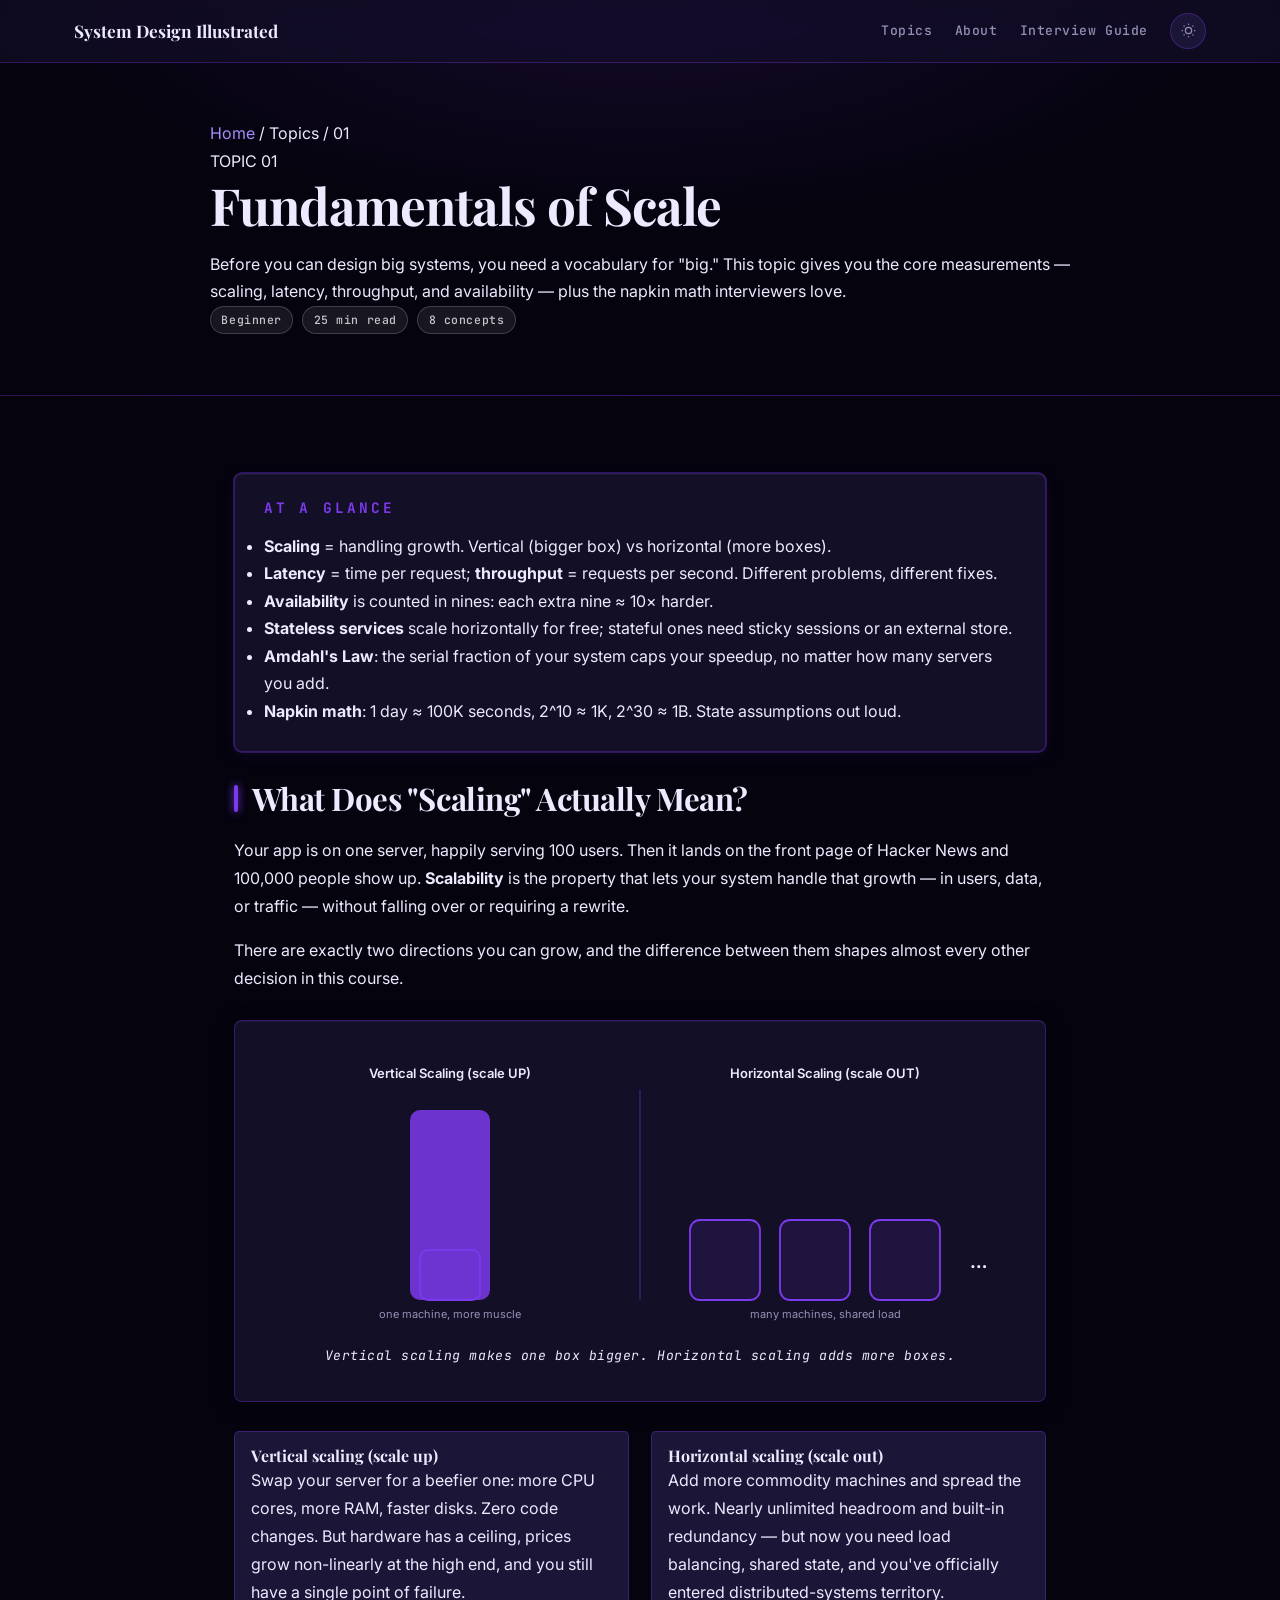
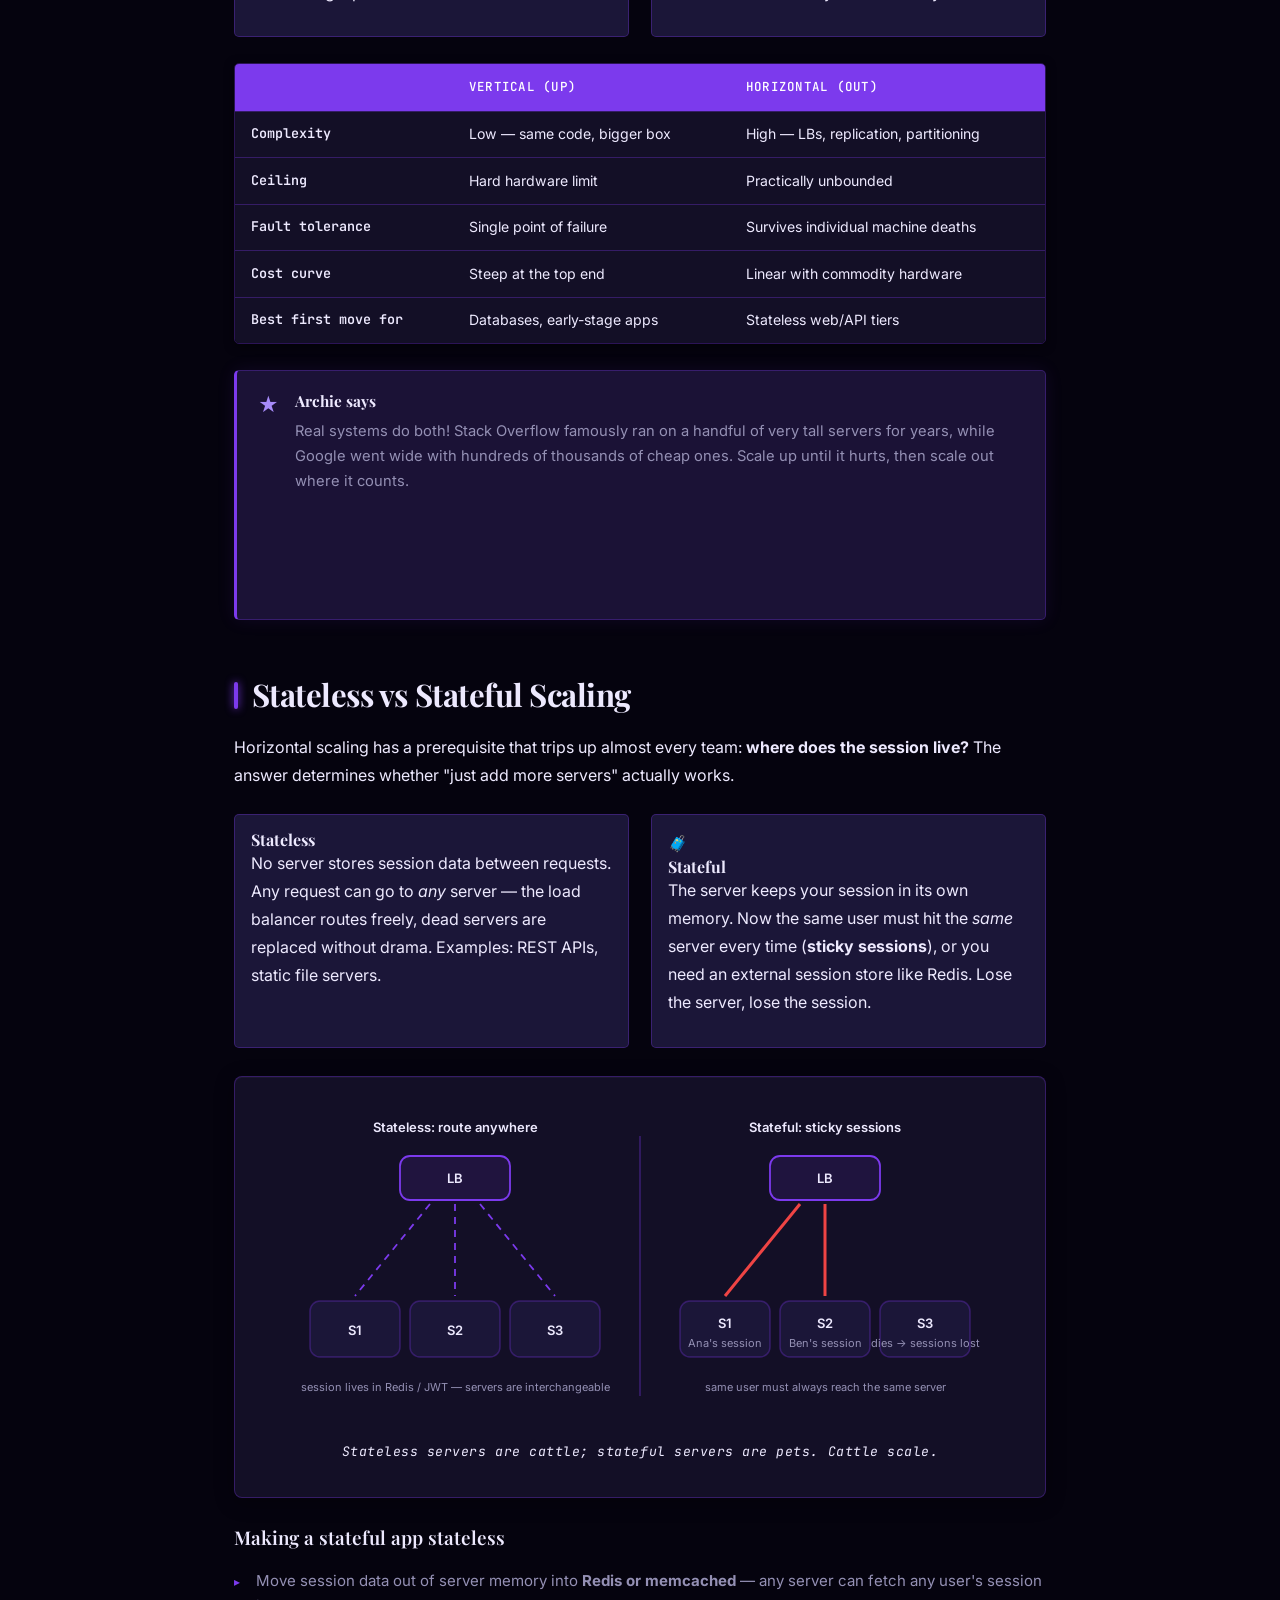
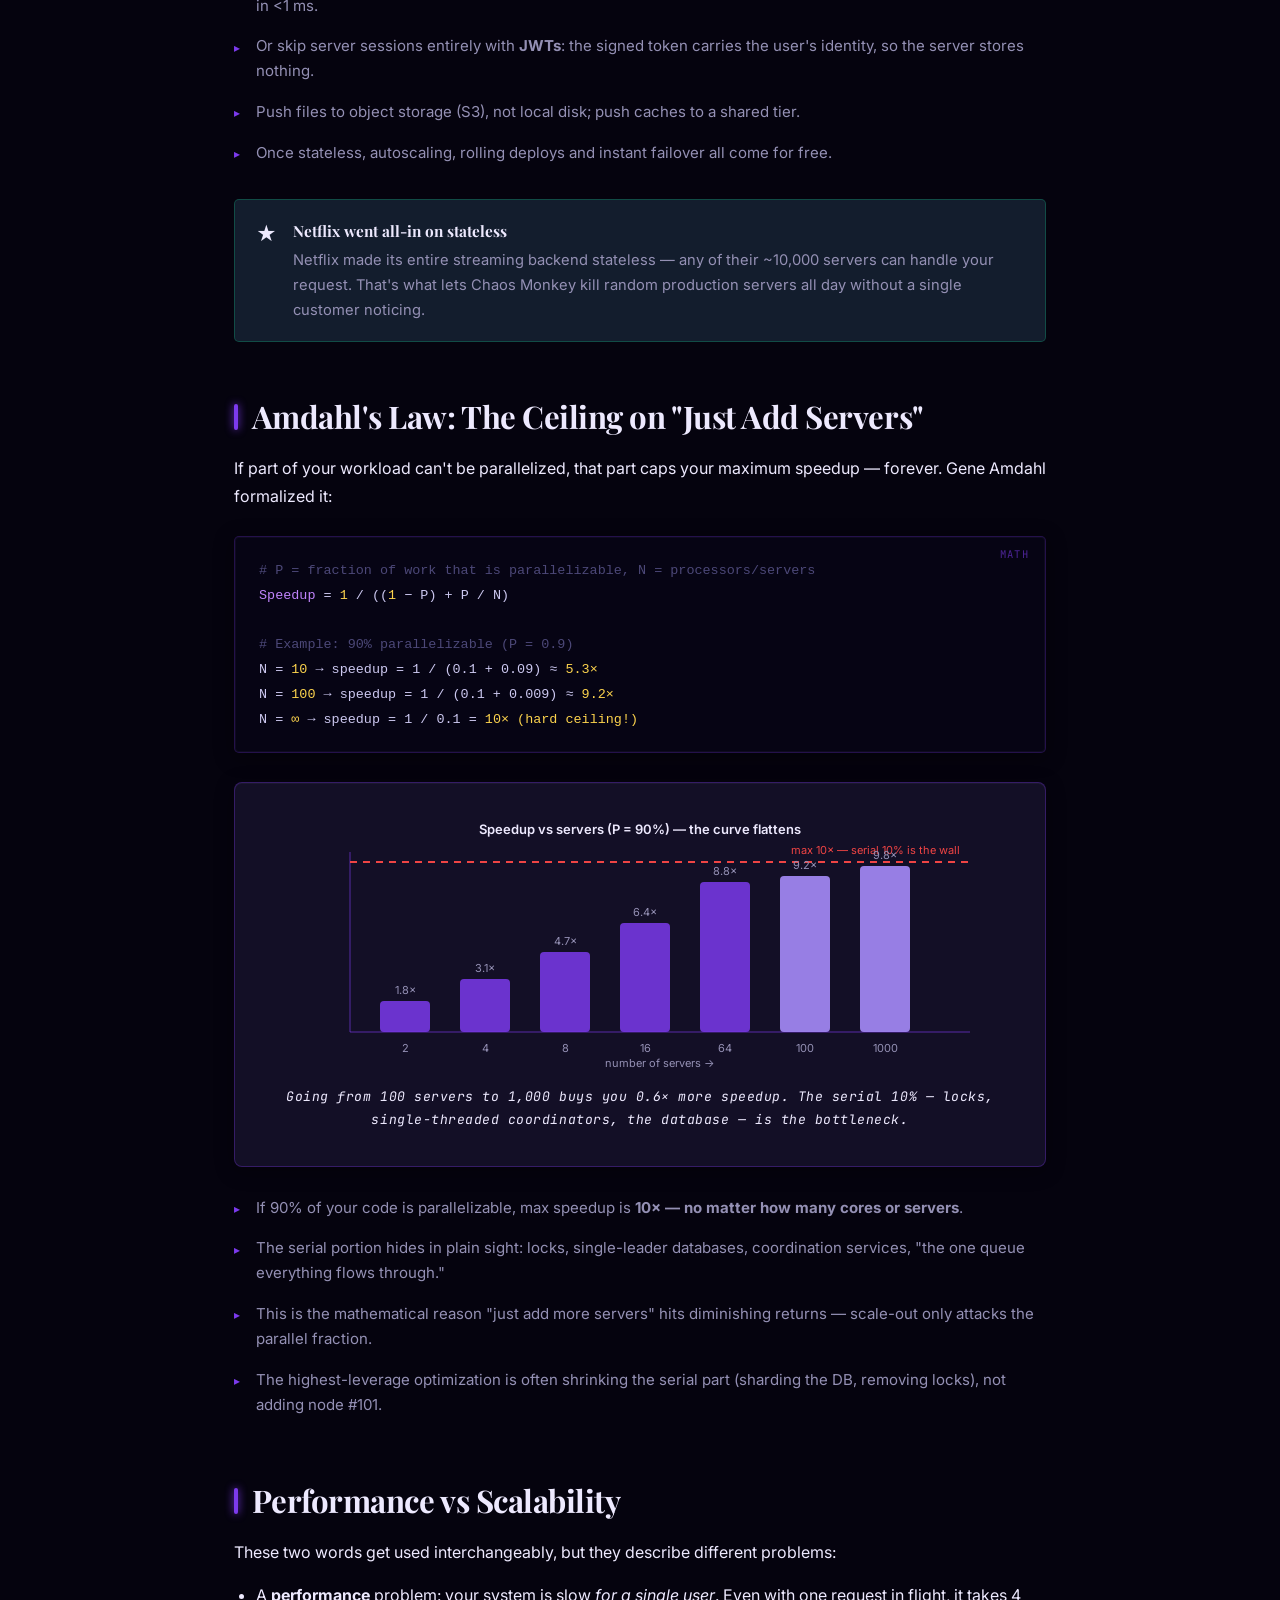
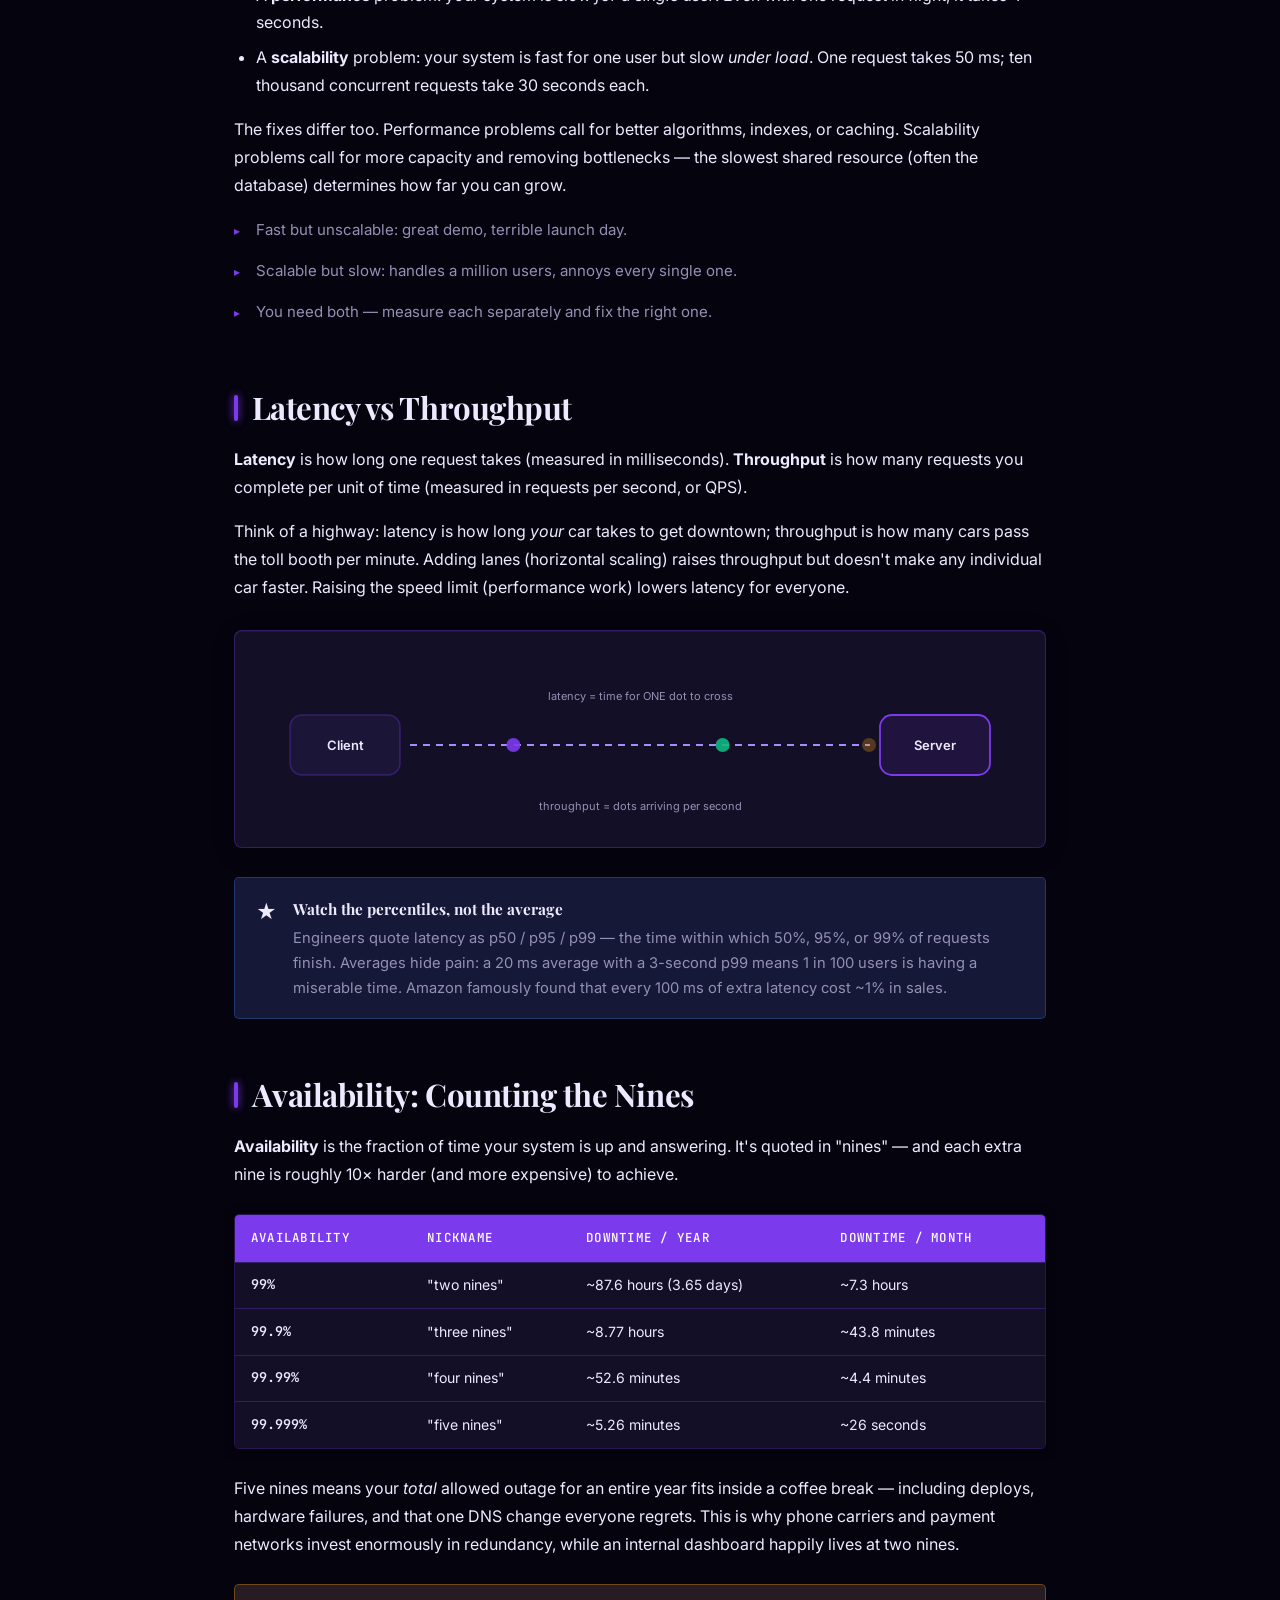
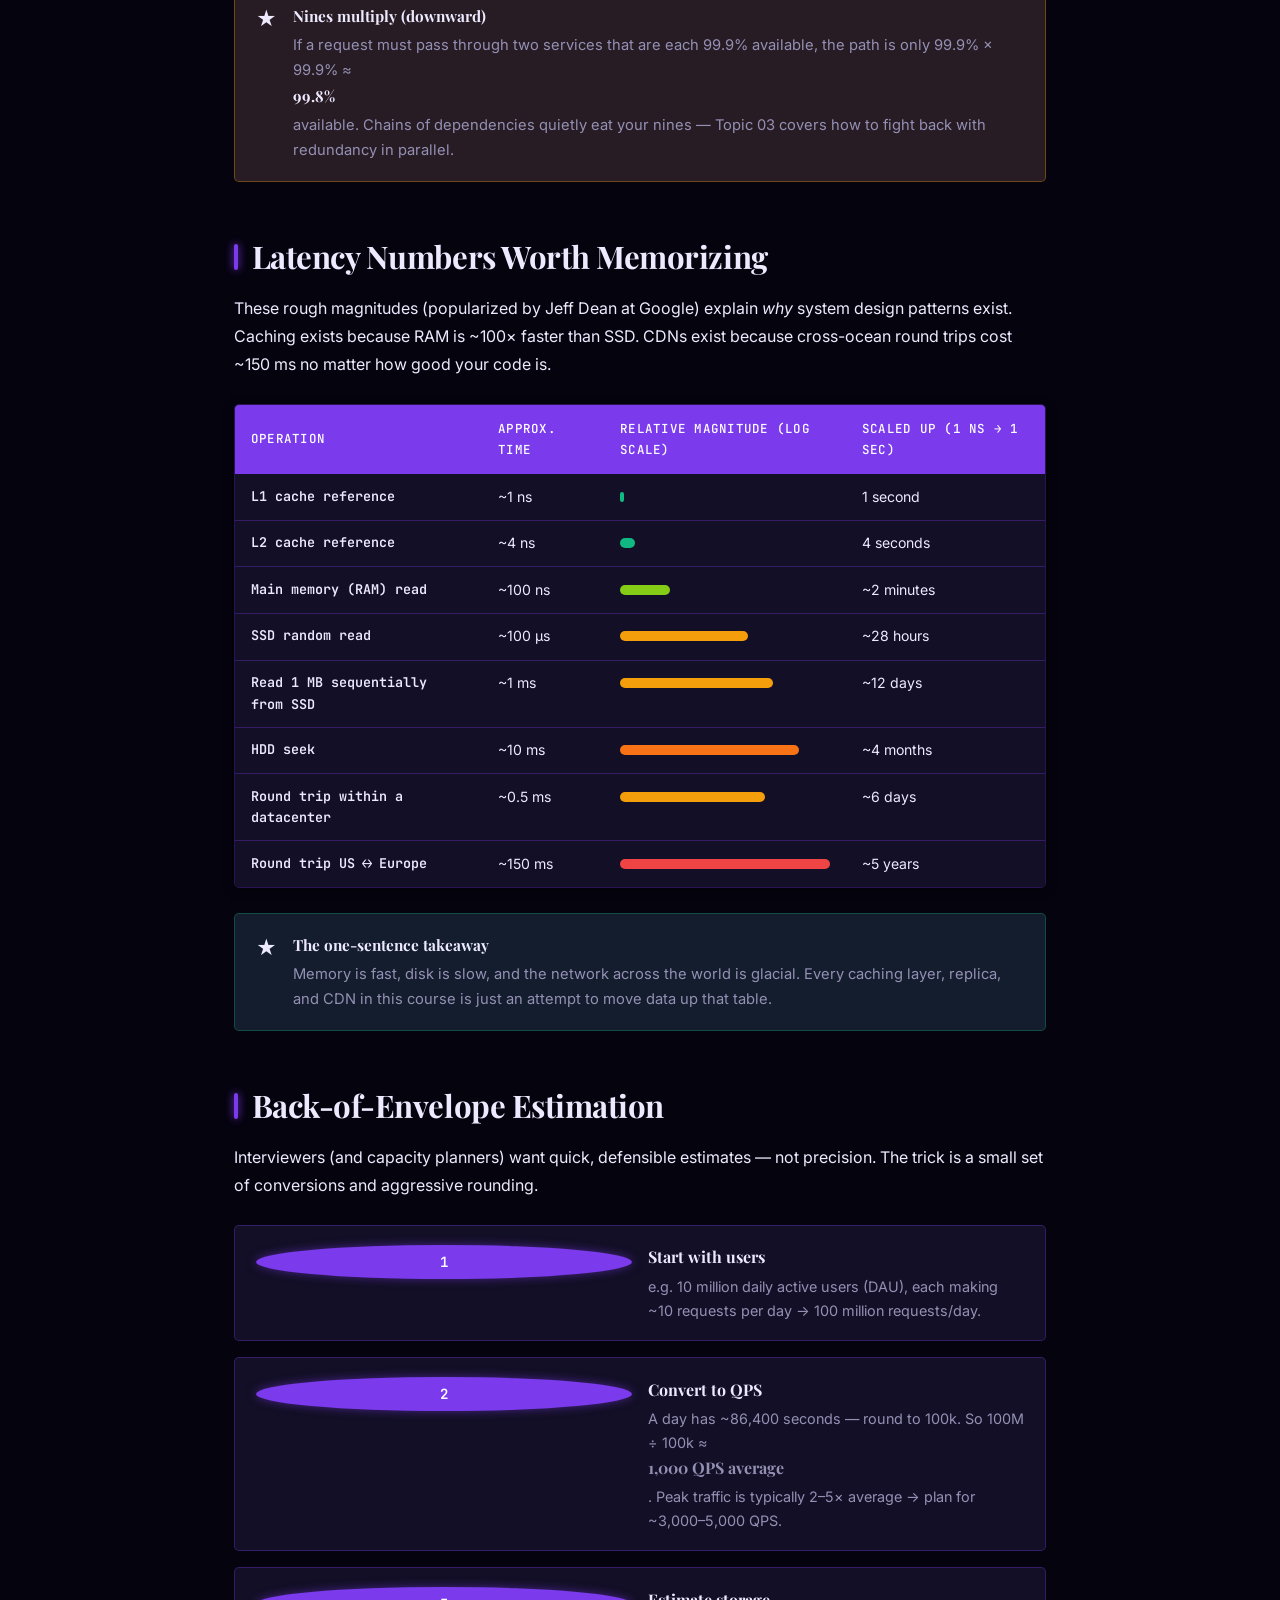
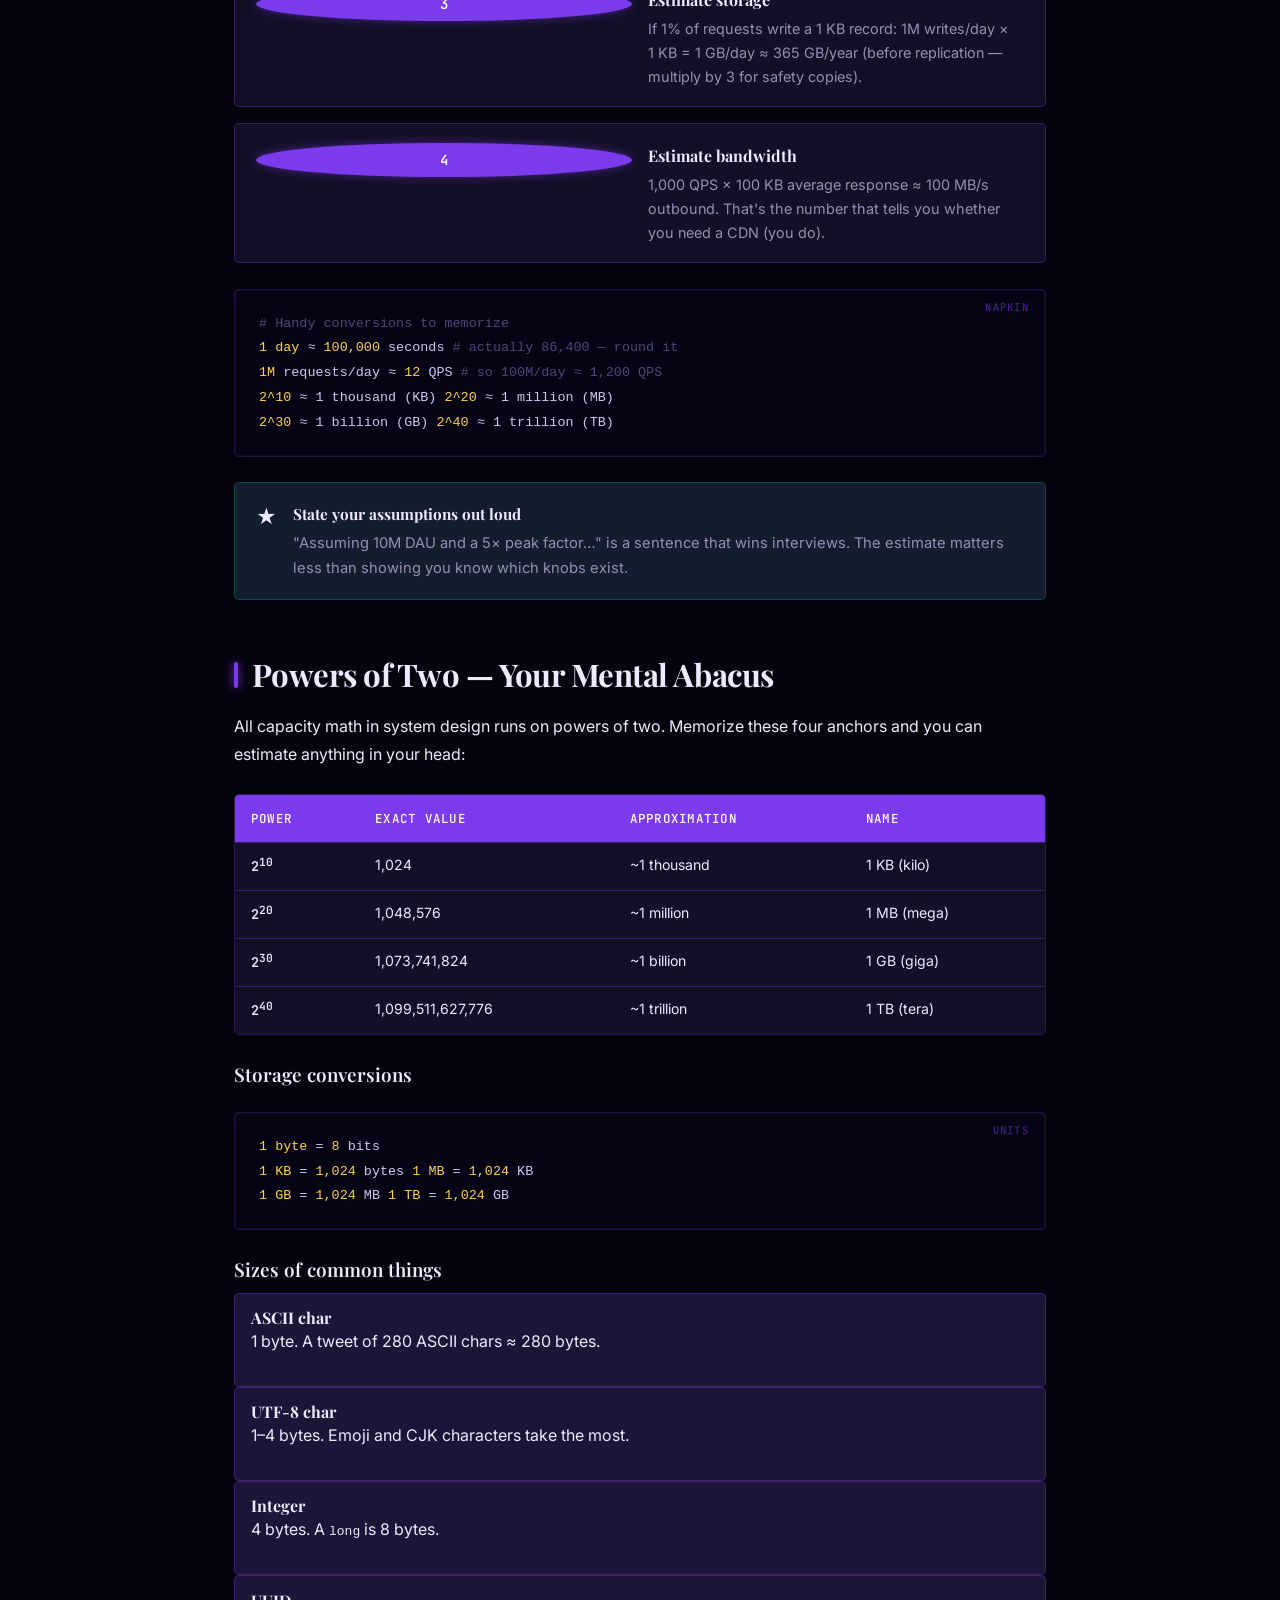
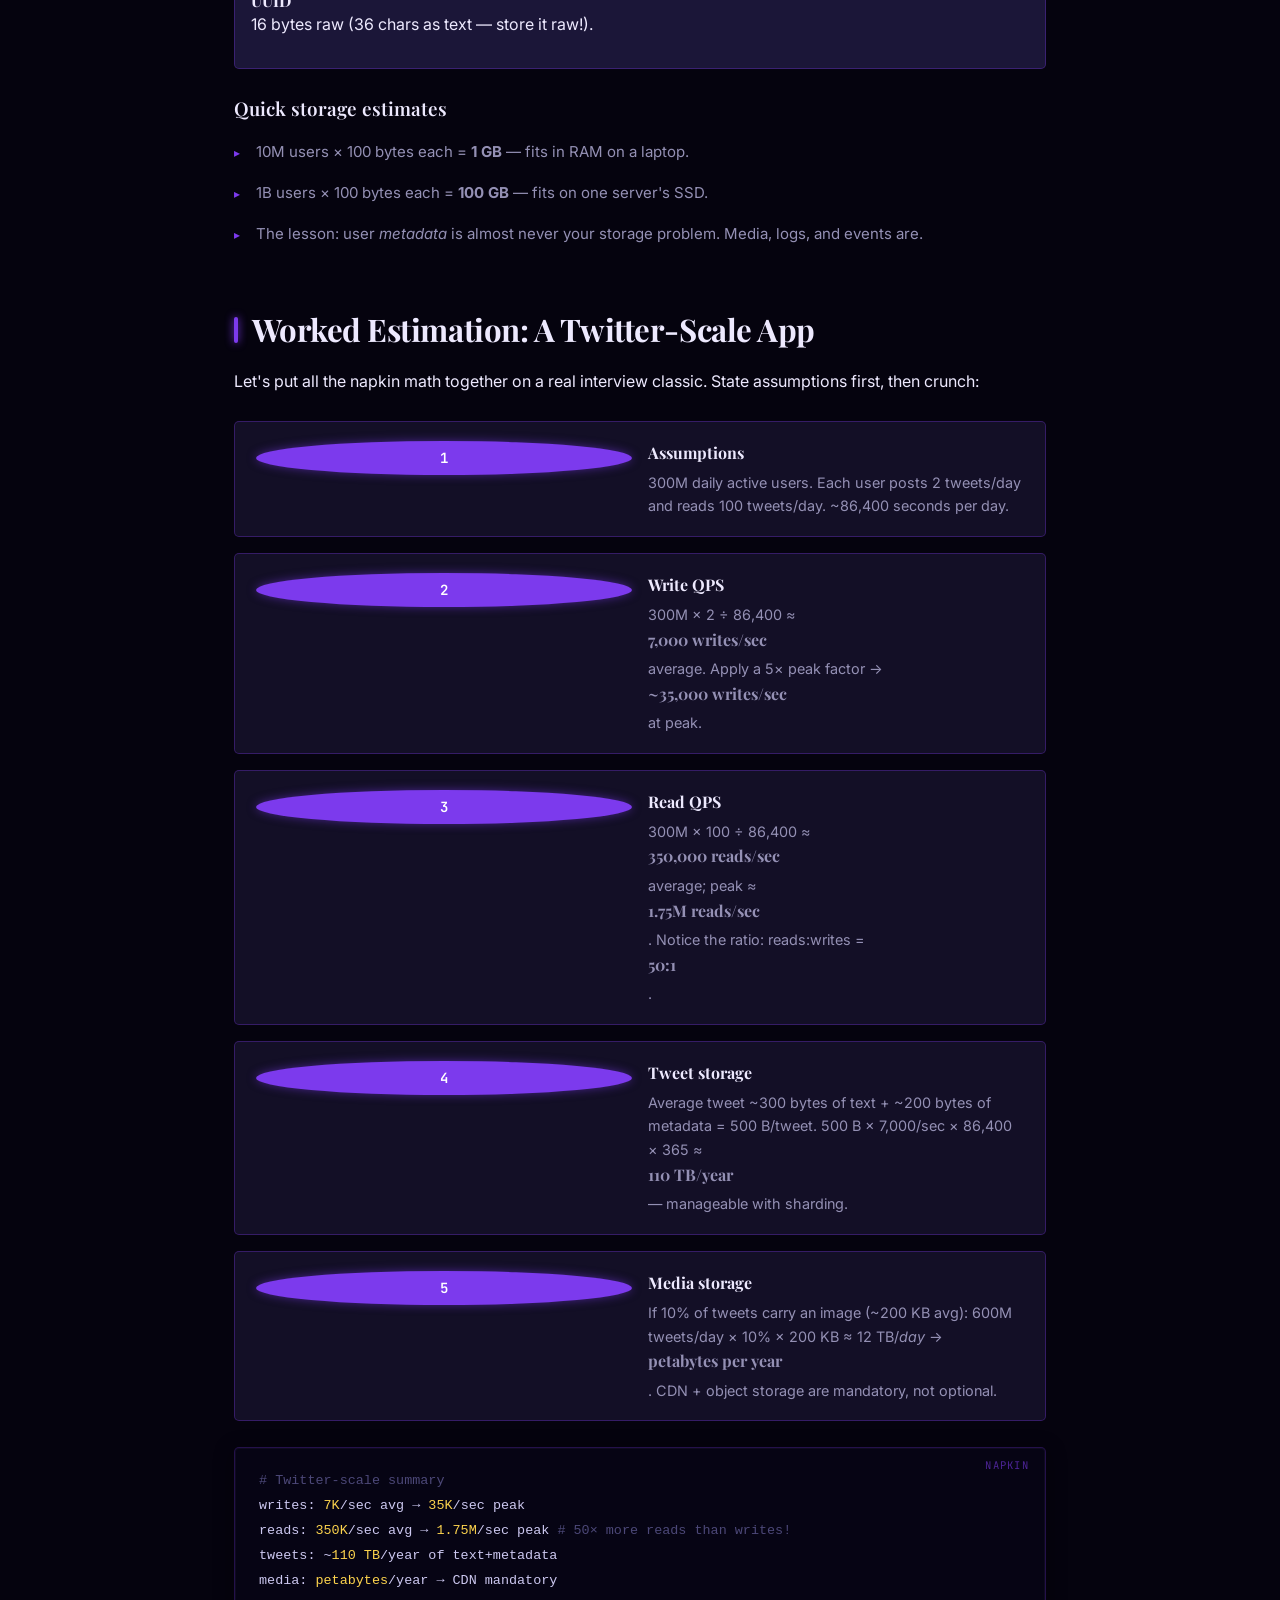
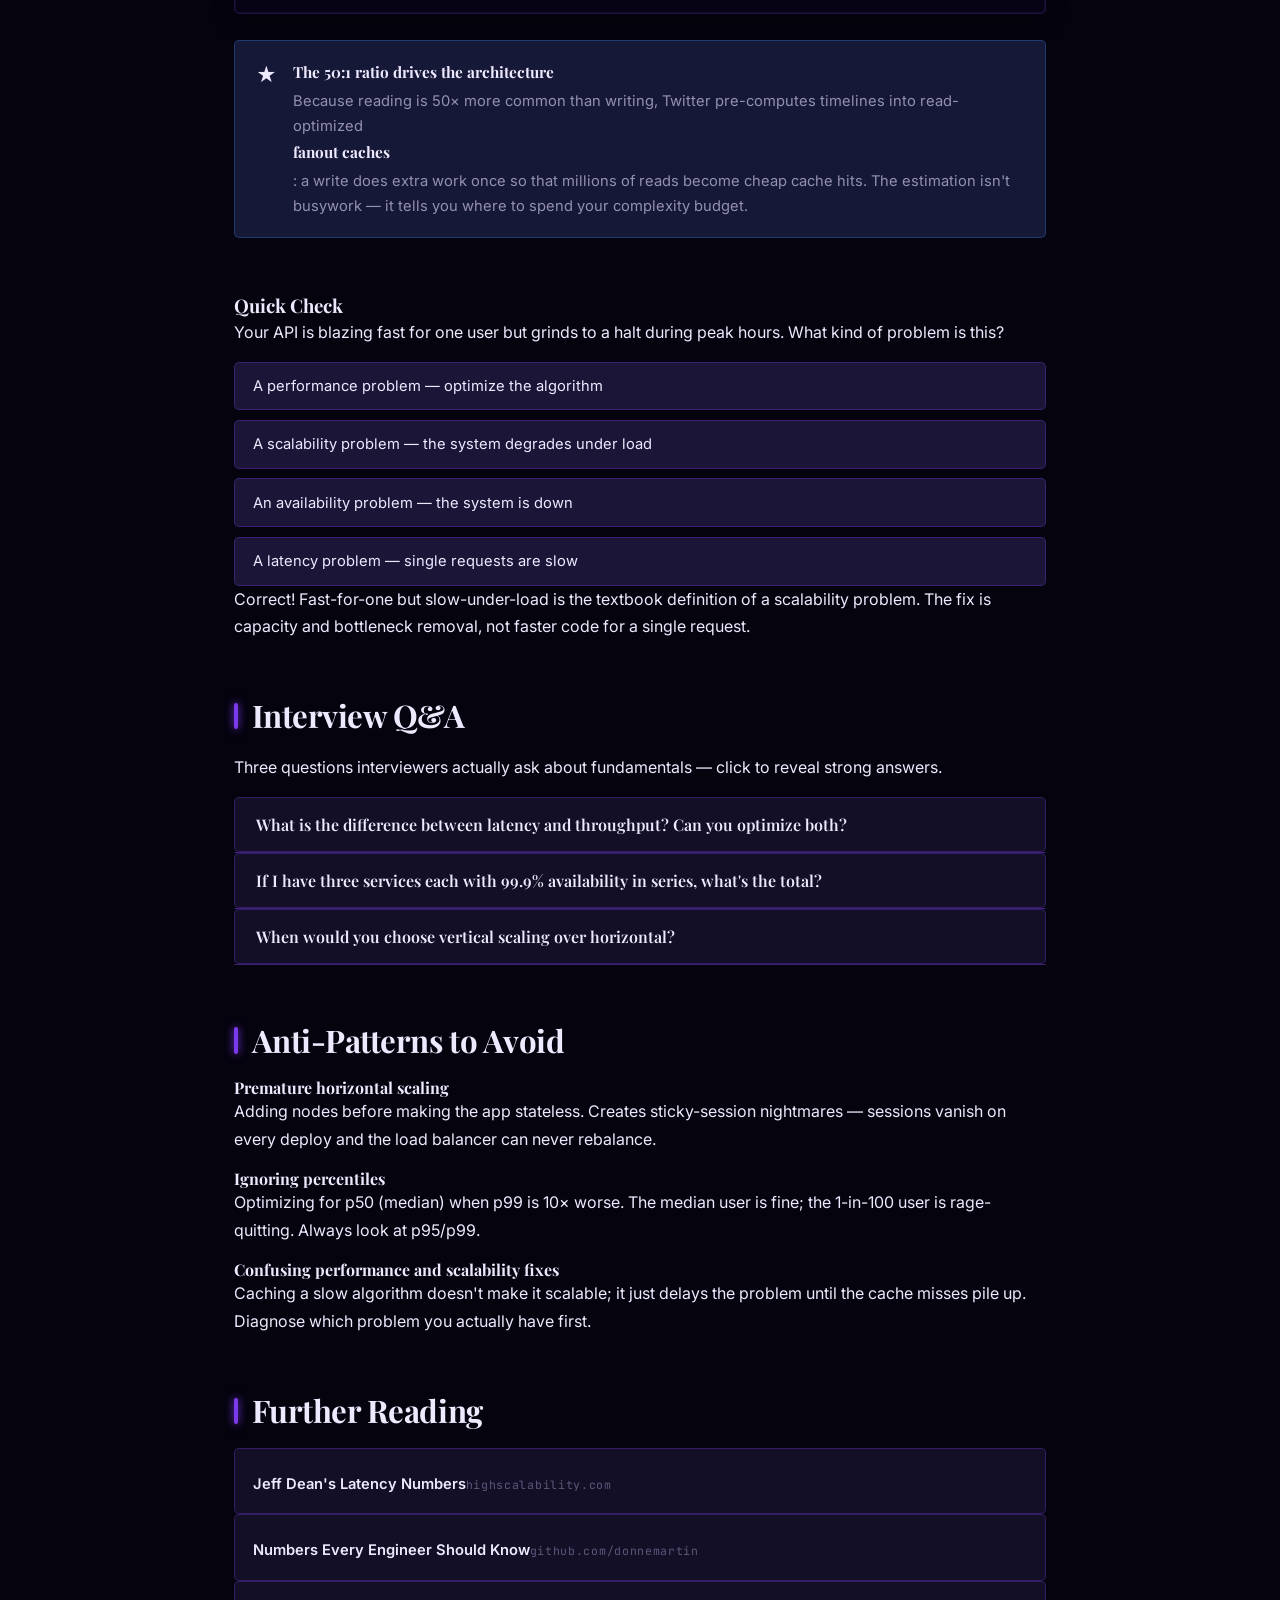
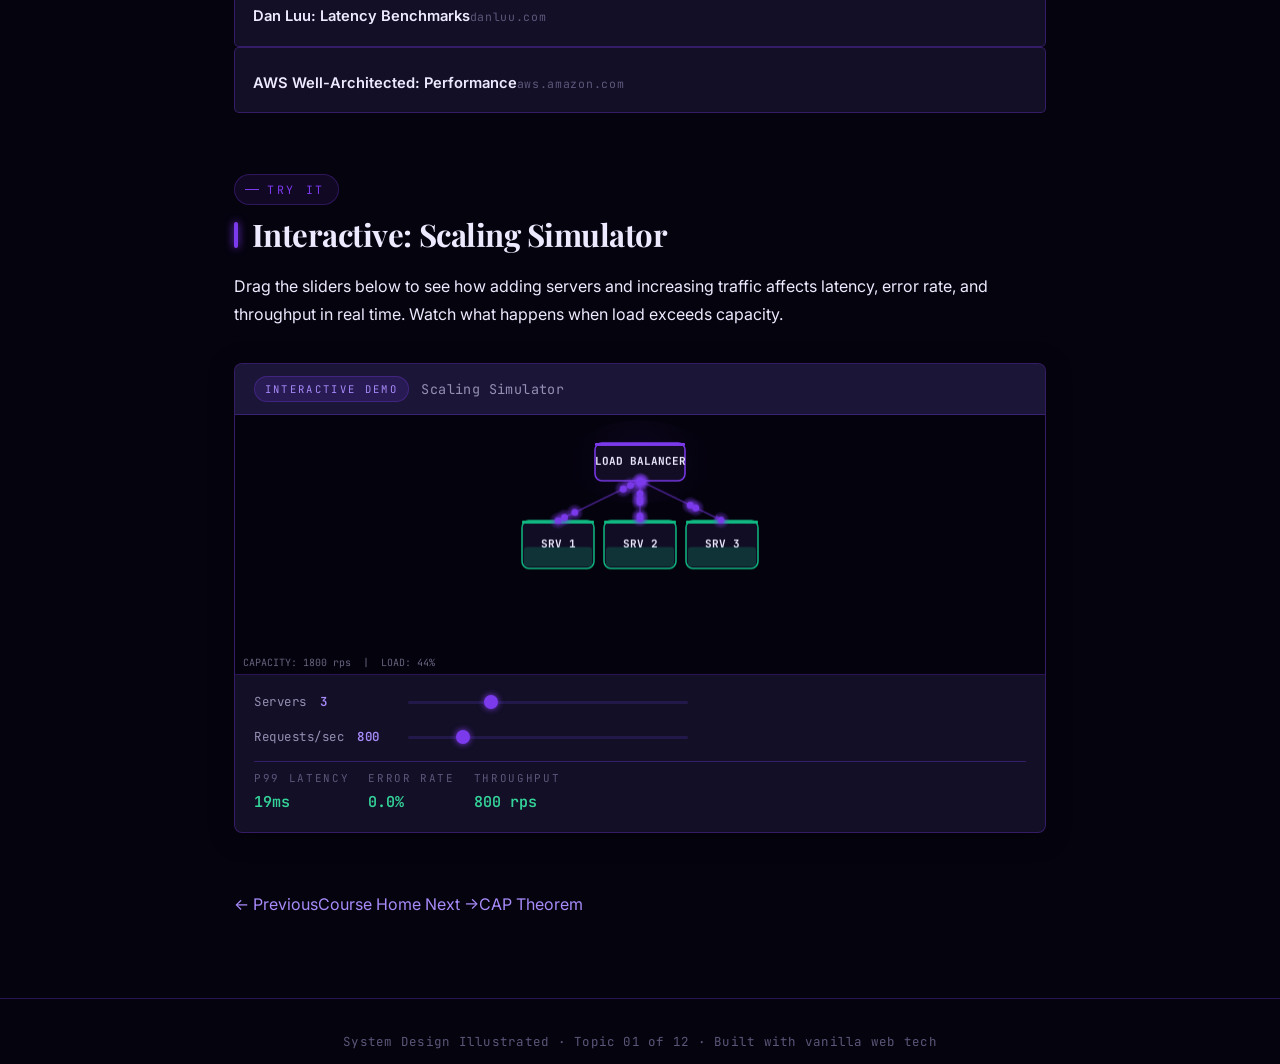
==== commit 068d8aa8: "Add interactive Canvas demos and rebuild hero animation - New hero: labeled architecture diagram (Cl" ====
--- a/topics/01-fundamentals.html
+++ b/topics/01-fundamentals.html
@@ -502,6 +502,14 @@
  </div>
  </section>
 
+ <!-- ============ INTERACTIVE DEMO ============ -->
+ <section class="section-block reveal">
+ <div class="section-badge">Try It</div>
+ <h2>Interactive: Scaling Simulator</h2>
+ <p>Drag the sliders below to see how adding servers and increasing traffic affects latency, error rate, and throughput in real time. Watch what happens when load exceeds capacity.</p>
+ <div id="demo-scale"></div>
+ </section>
+
  <nav class="bottom-nav">
  <a href="../index.html"><span class="bn-dir">← Previous</span><span class="bn-title">Course Home</span></a>
  <a class="next" href="02-cap-theorem.html"><span class="bn-dir">Next →</span><span class="bn-title">CAP Theorem</span></a>
@@ -513,5 +521,6 @@
 </footer>
 
 <script src="../js/main.js"></script>
+<script src="../js/demos.js"></script>
 </body>
 </html>
--- a/css/style.css
+++ b/css/style.css
@@ -965,3 +965,108 @@
 @media (max-width: 420px) {
   .nav-links { display: none; }
 }
+
+/* ── Interactive Demo Components ──────────────────────────── */
+.demo-shell {
+  background: var(--surface);
+  border: 1px solid var(--border);
+  border-radius: var(--radius);
+  overflow: hidden;
+  margin: 2rem 0;
+  box-shadow: 0 4px 24px rgba(0,0,0,0.4), inset 0 1px 0 rgba(255,255,255,0.04);
+}
+.demo-header {
+  display: flex; align-items: center; gap: 0.8rem;
+  padding: 0.75rem 1.2rem;
+  background: var(--surface-2);
+  border-bottom: 1px solid var(--border);
+}
+.demo-label {
+  font-family: var(--font-code); font-size: 0.66rem;
+  letter-spacing: 0.22em; text-transform: uppercase;
+  color: var(--primary-soft);
+  background: rgba(124,58,237,0.14);
+  border: 1px solid rgba(124,58,237,0.3);
+  padding: 0.18rem 0.6rem; border-radius: 999px;
+}
+.demo-title {
+  font-family: var(--font-code); font-size: 0.84rem;
+  color: var(--text-soft); letter-spacing: 0.03em;
+}
+.demo-canvas {
+  display: block; width: 100%;
+  background: rgba(5,3,14,0.96);
+  border-bottom: 1px solid var(--border);
+  cursor: crosshair;
+}
+.demo-controls {
+  padding: 1rem 1.2rem; display: flex; flex-direction: column; gap: 0.85rem;
+}
+.demo-ctrl {
+  display: flex; align-items: center; gap: 0.85rem; flex-wrap: wrap;
+}
+.ctrl-label {
+  font-family: var(--font-code); font-size: 0.78rem;
+  color: var(--text-soft); min-width: 140px; letter-spacing: 0.04em;
+}
+.ctrl-val {
+  color: var(--primary-soft); font-weight: 600; margin-left: 0.35rem;
+}
+.ctrl-slider {
+  flex: 1; min-width: 120px; max-width: 280px;
+  -webkit-appearance: none; appearance: none;
+  height: 3px; border-radius: 99px;
+  background: var(--surface-3); outline: none; cursor: pointer;
+}
+.ctrl-slider::-webkit-slider-thumb {
+  -webkit-appearance: none; appearance: none;
+  width: 14px; height: 14px; border-radius: 50%;
+  background: var(--primary); cursor: pointer;
+  box-shadow: 0 0 6px var(--primary);
+}
+.ctrl-slider::-moz-range-thumb {
+  width: 14px; height: 14px; border-radius: 50%;
+  background: var(--primary); cursor: pointer;
+  border: none; box-shadow: 0 0 6px var(--primary);
+}
+.ctrl-select {
+  background: var(--surface-2); color: var(--text);
+  border: 1px solid var(--border); border-radius: var(--radius-sm);
+  padding: 0.42rem 0.8rem; font-family: var(--font-code);
+  font-size: 0.82rem; cursor: pointer; outline: none;
+  transition: border-color var(--transition);
+}
+.ctrl-select:hover, .ctrl-select:focus { border-color: var(--primary-soft); }
+.demo-btn {
+  font-family: var(--font-code); font-size: 0.8rem; letter-spacing: 0.05em;
+  padding: 0.48rem 1rem; border-radius: var(--radius-sm);
+  border: 1px solid var(--border); background: var(--surface-2);
+  color: var(--text-soft); cursor: pointer;
+  transition: border-color var(--transition), color var(--transition), box-shadow var(--transition);
+}
+.demo-btn:hover { border-color: var(--primary-soft); color: var(--primary-soft); box-shadow: 0 0 10px rgba(124,58,237,0.2); }
+.demo-btn.accent { border-color: var(--primary); color: var(--primary-soft); background: rgba(124,58,237,0.1); }
+.demo-btn.accent:hover { background: rgba(124,58,237,0.2); box-shadow: 0 0 14px rgba(124,58,237,0.3); }
+.demo-btn.red { border-color: rgba(239,68,68,0.4); color: #F87171; }
+.demo-btn.red:hover { border-color: #EF4444; box-shadow: 0 0 10px rgba(239,68,68,0.25); }
+.demo-btn.muted { opacity: 0.6; }
+.demo-btn.muted:hover { opacity: 1; }
+.demo-stats {
+  display: flex; gap: 1.2rem; flex-wrap: wrap; padding-top: 0.4rem;
+  border-top: 1px solid var(--border);
+}
+.demo-stat { display: flex; flex-direction: column; gap: 0.18rem; }
+.ds-label { font-family: var(--font-code); font-size: 0.68rem; color: var(--text-muted); letter-spacing: 0.15em; text-transform: uppercase; }
+.ds-val   { font-family: var(--font-code); font-size: 0.94rem; font-weight: 600; }
+.ds-val.green  { color: #34D399; }
+.ds-val.amber  { color: #FCD34D; }
+.ds-val.red    { color: #F87171; }
+.ds-val.purple { color: var(--primary-soft); }
+/* Theme: light adjustments */
+[data-theme="light"] .demo-canvas { background: #0d0b1e; }
+[data-theme="light"] .demo-shell  { background: #fff; }
+[data-theme="light"] .ctrl-slider { background: #e2dff5; }
+/* Interactive demo wrapper in topic pages */
+#demo-scale, #demo-lb, #demo-cache, #demo-replication, #demo-ratelimit {
+  margin: 2.2rem 0;
+}
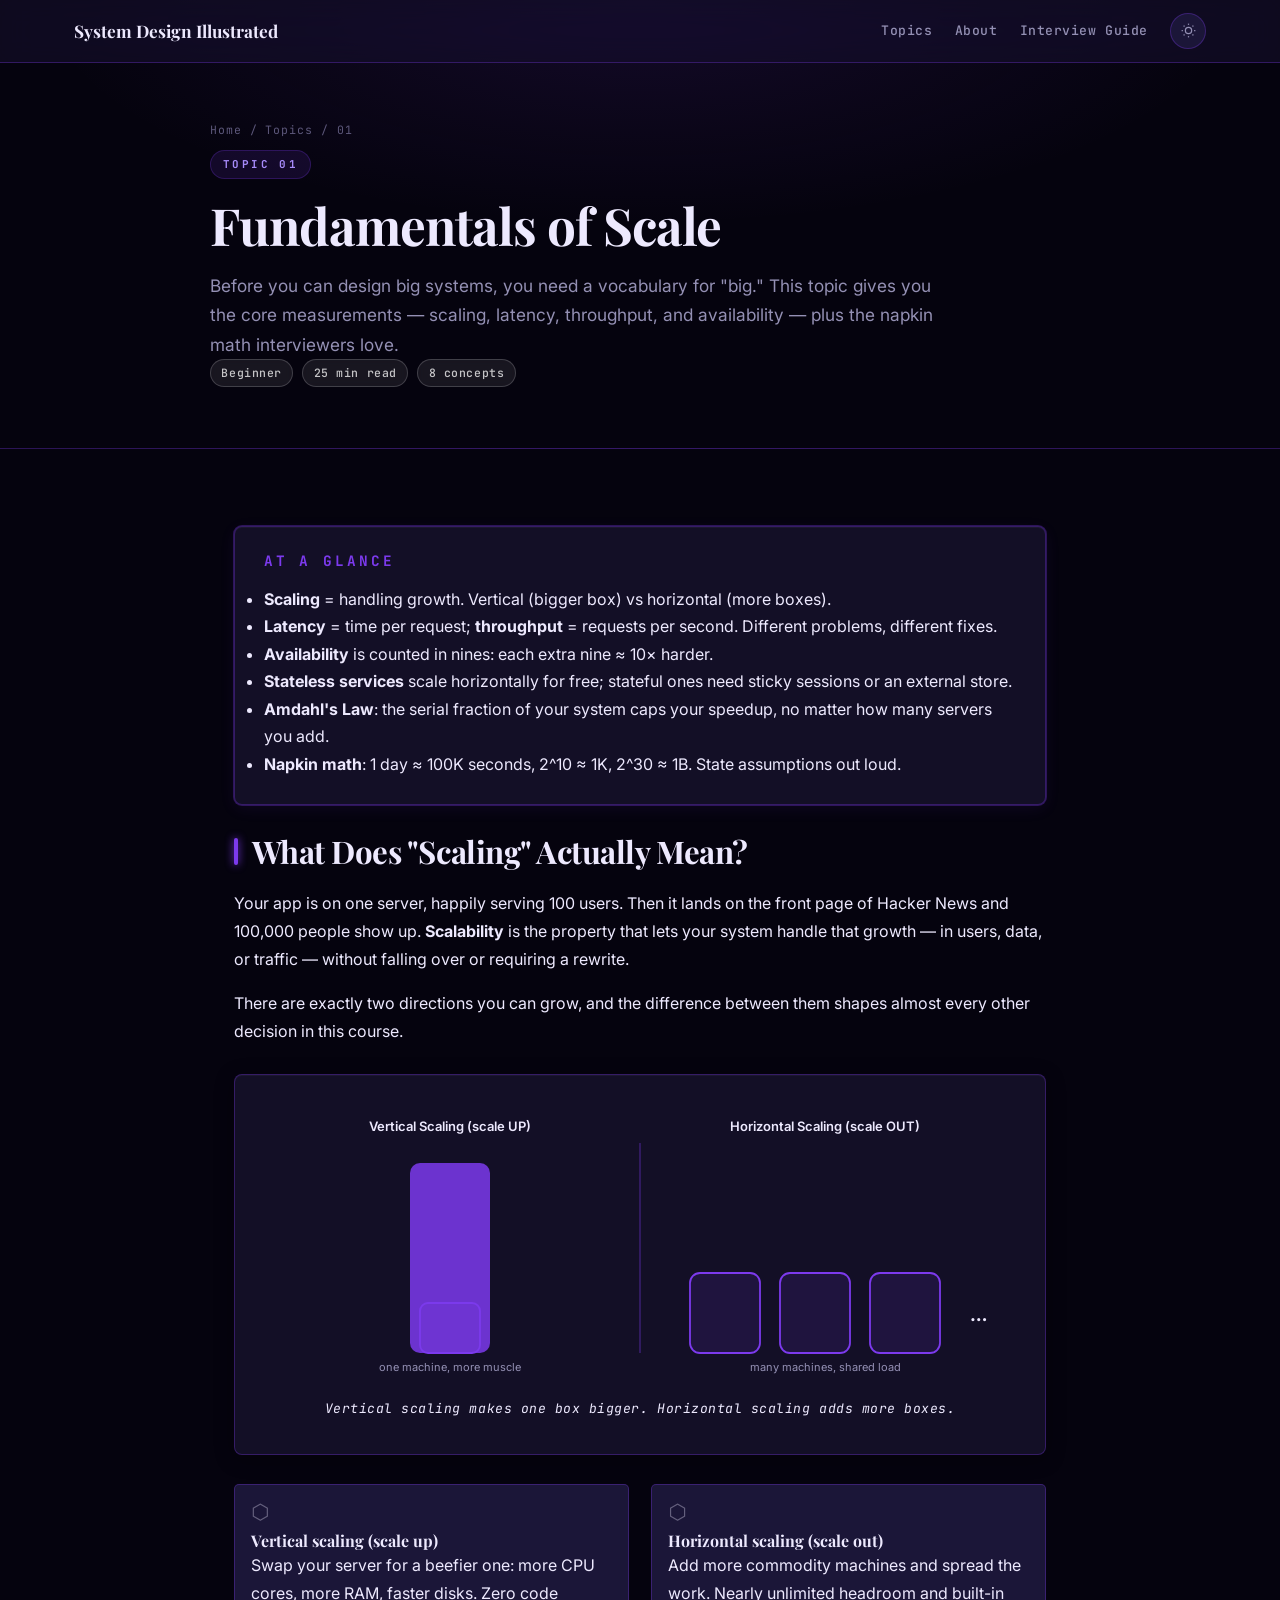
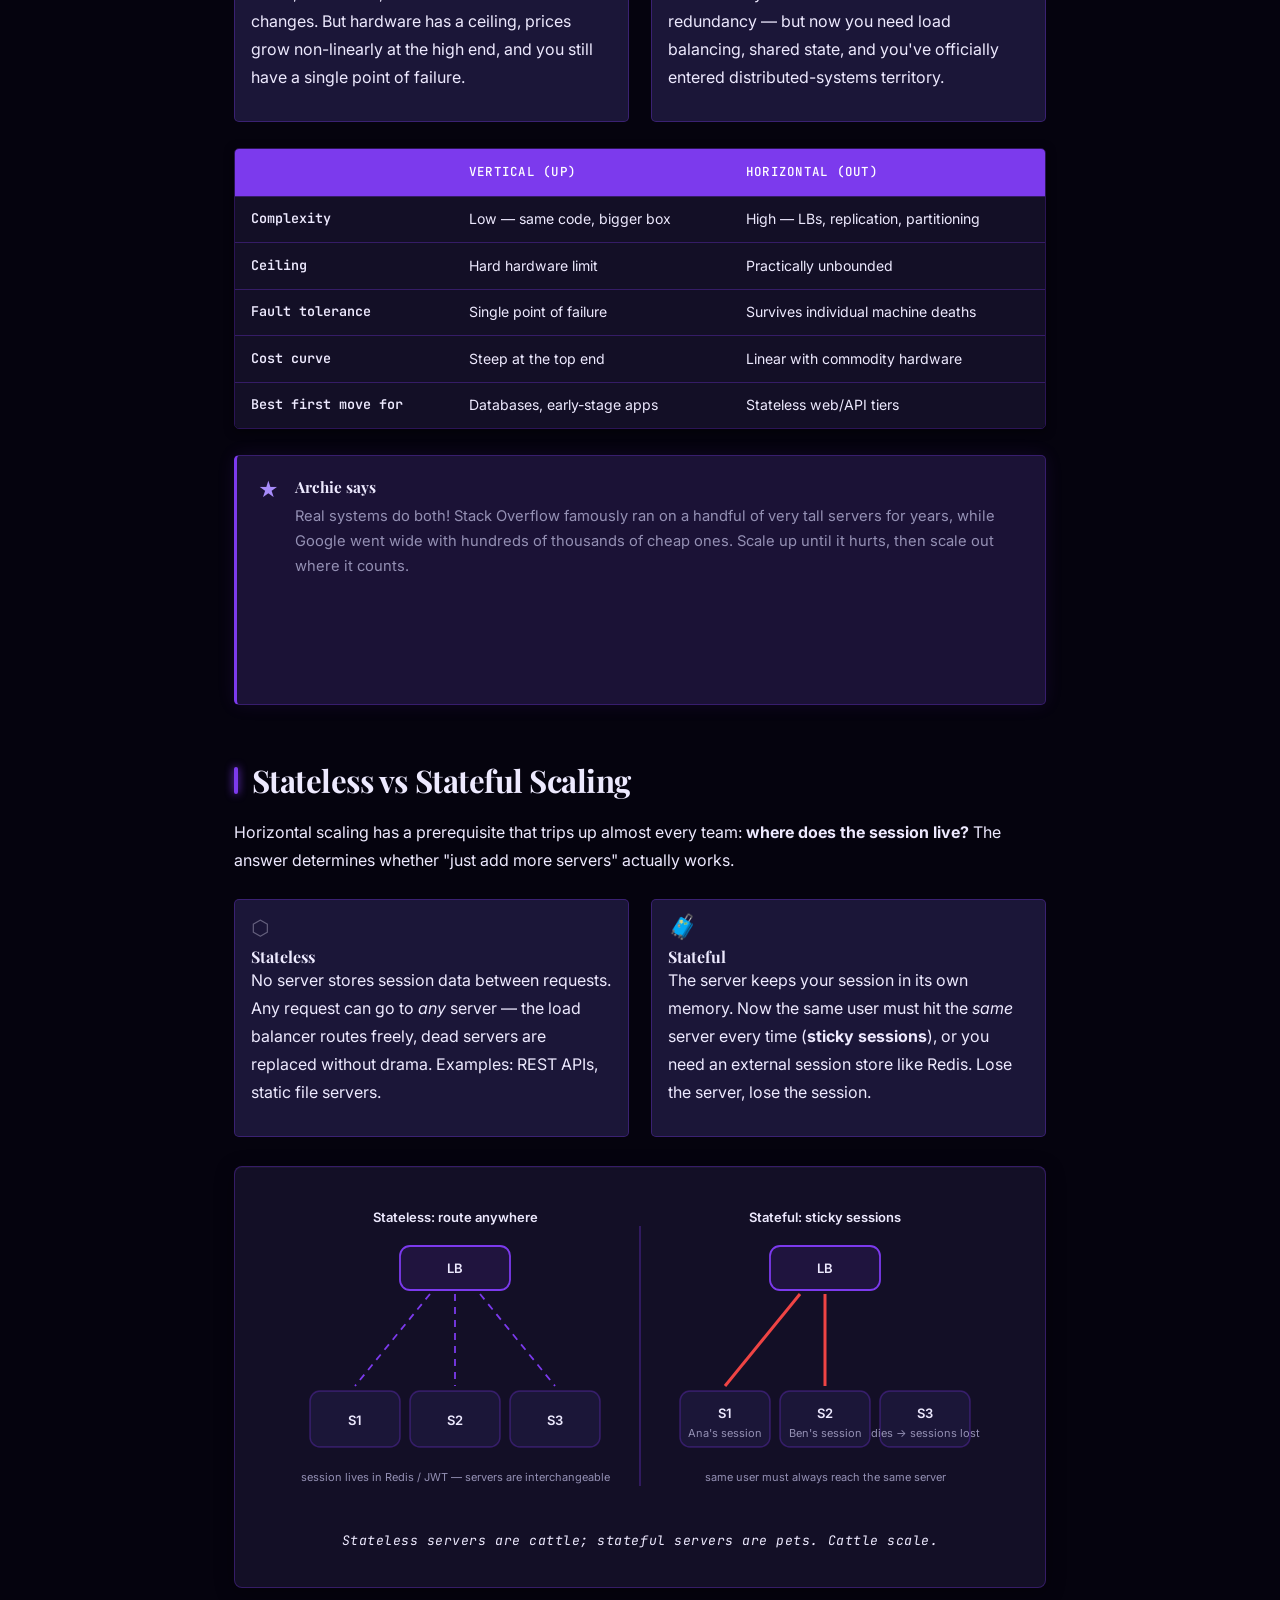
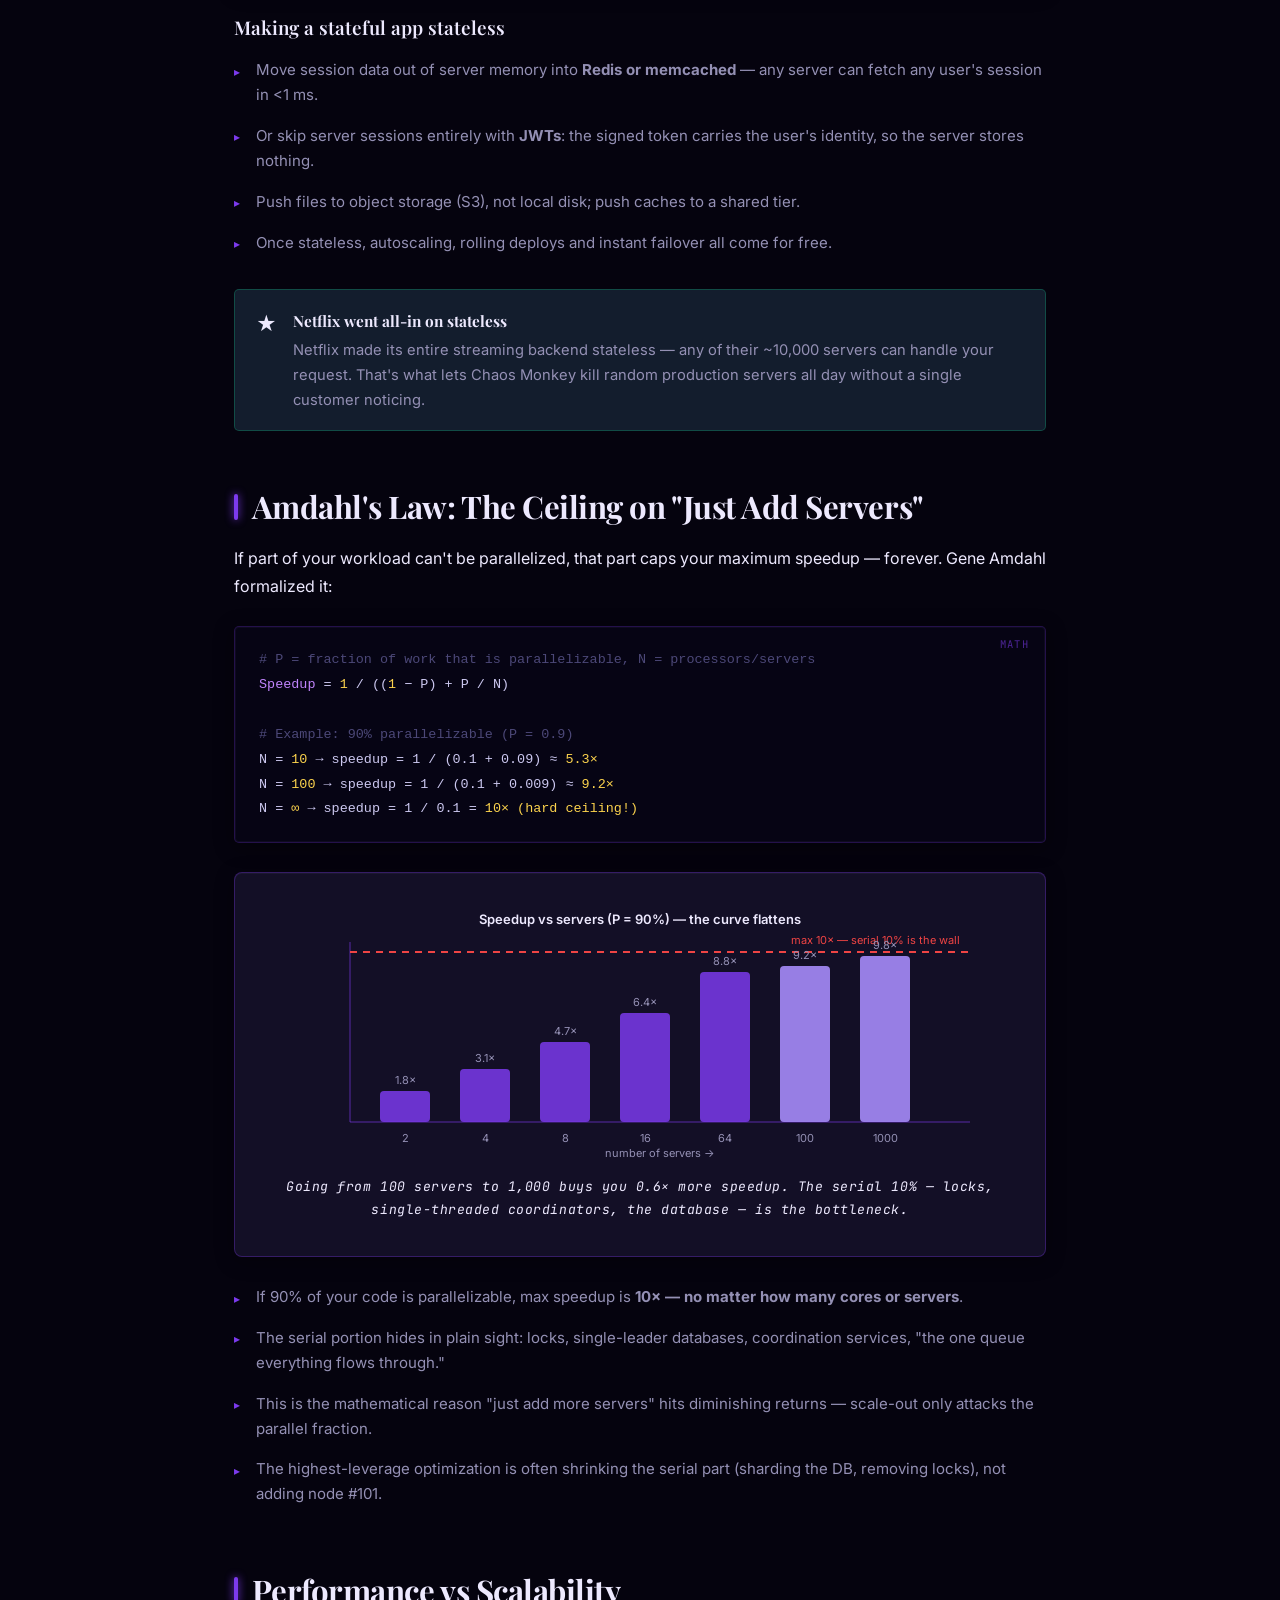
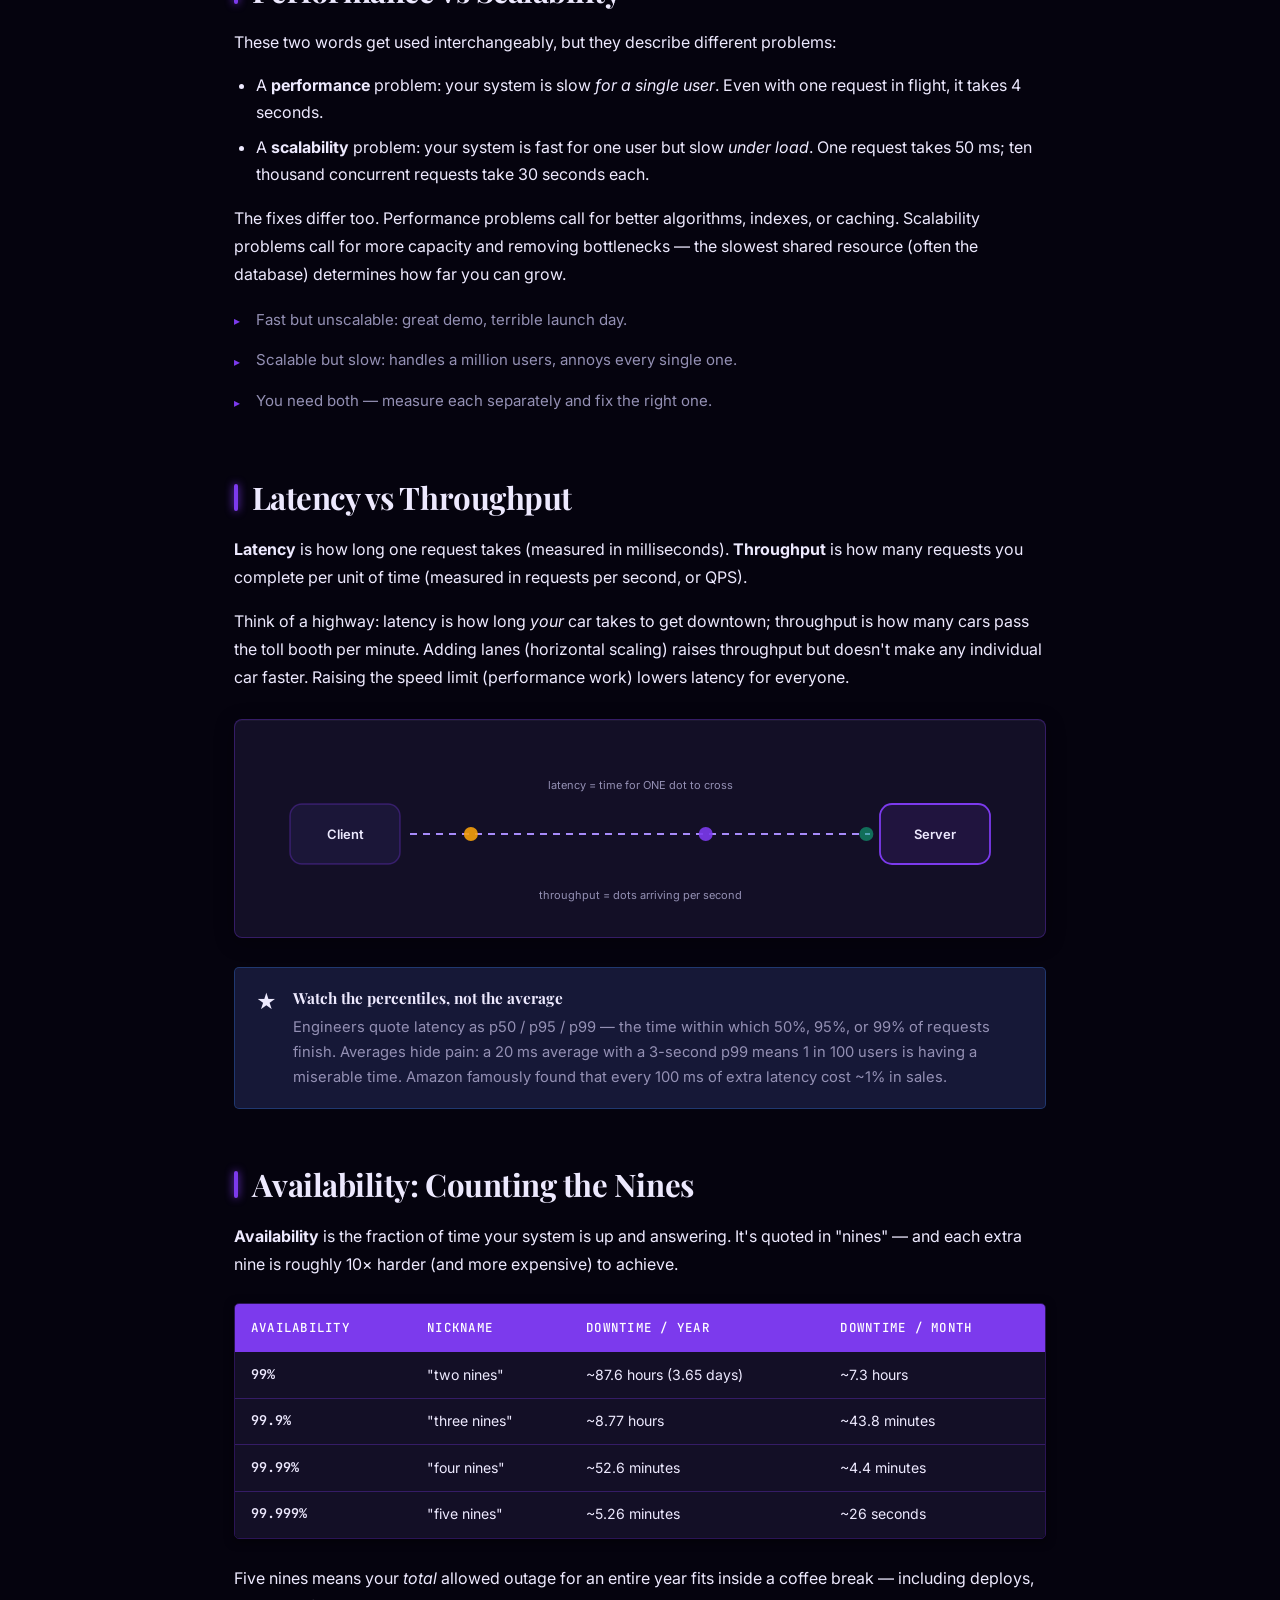
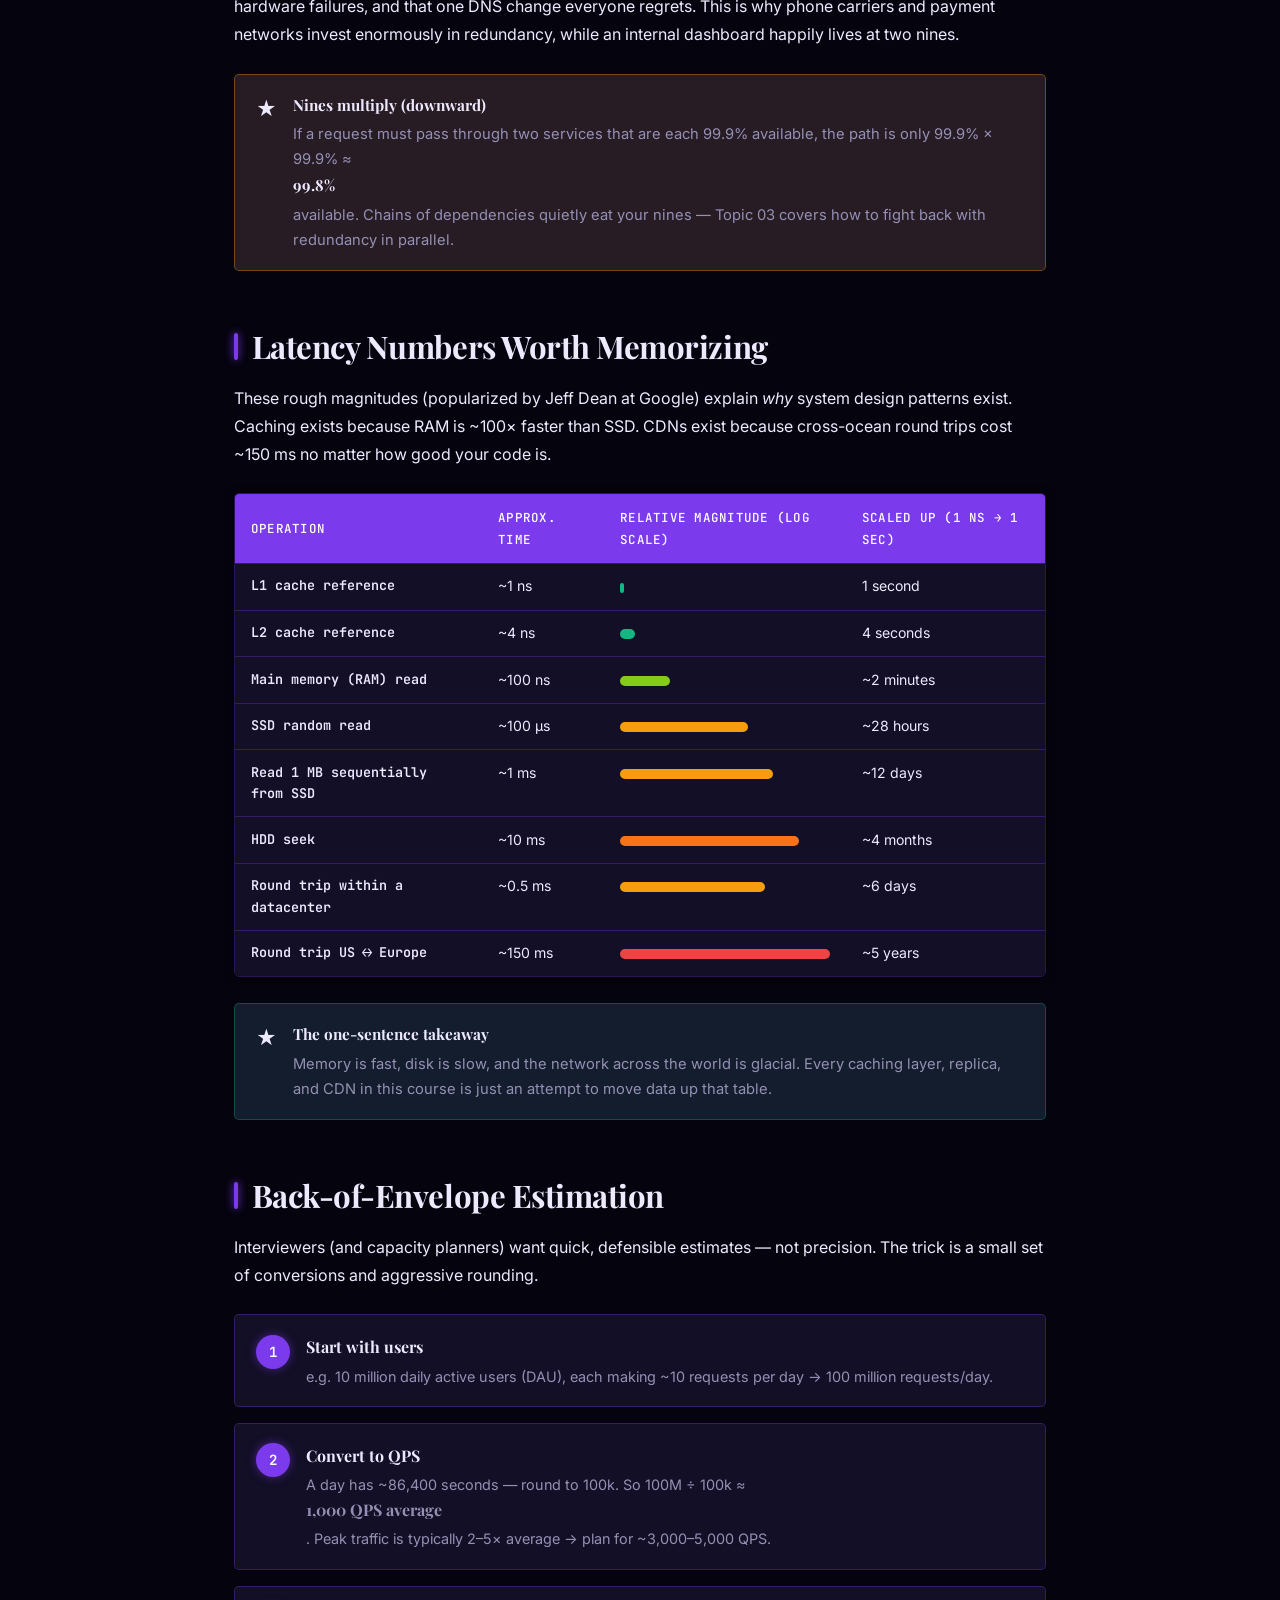
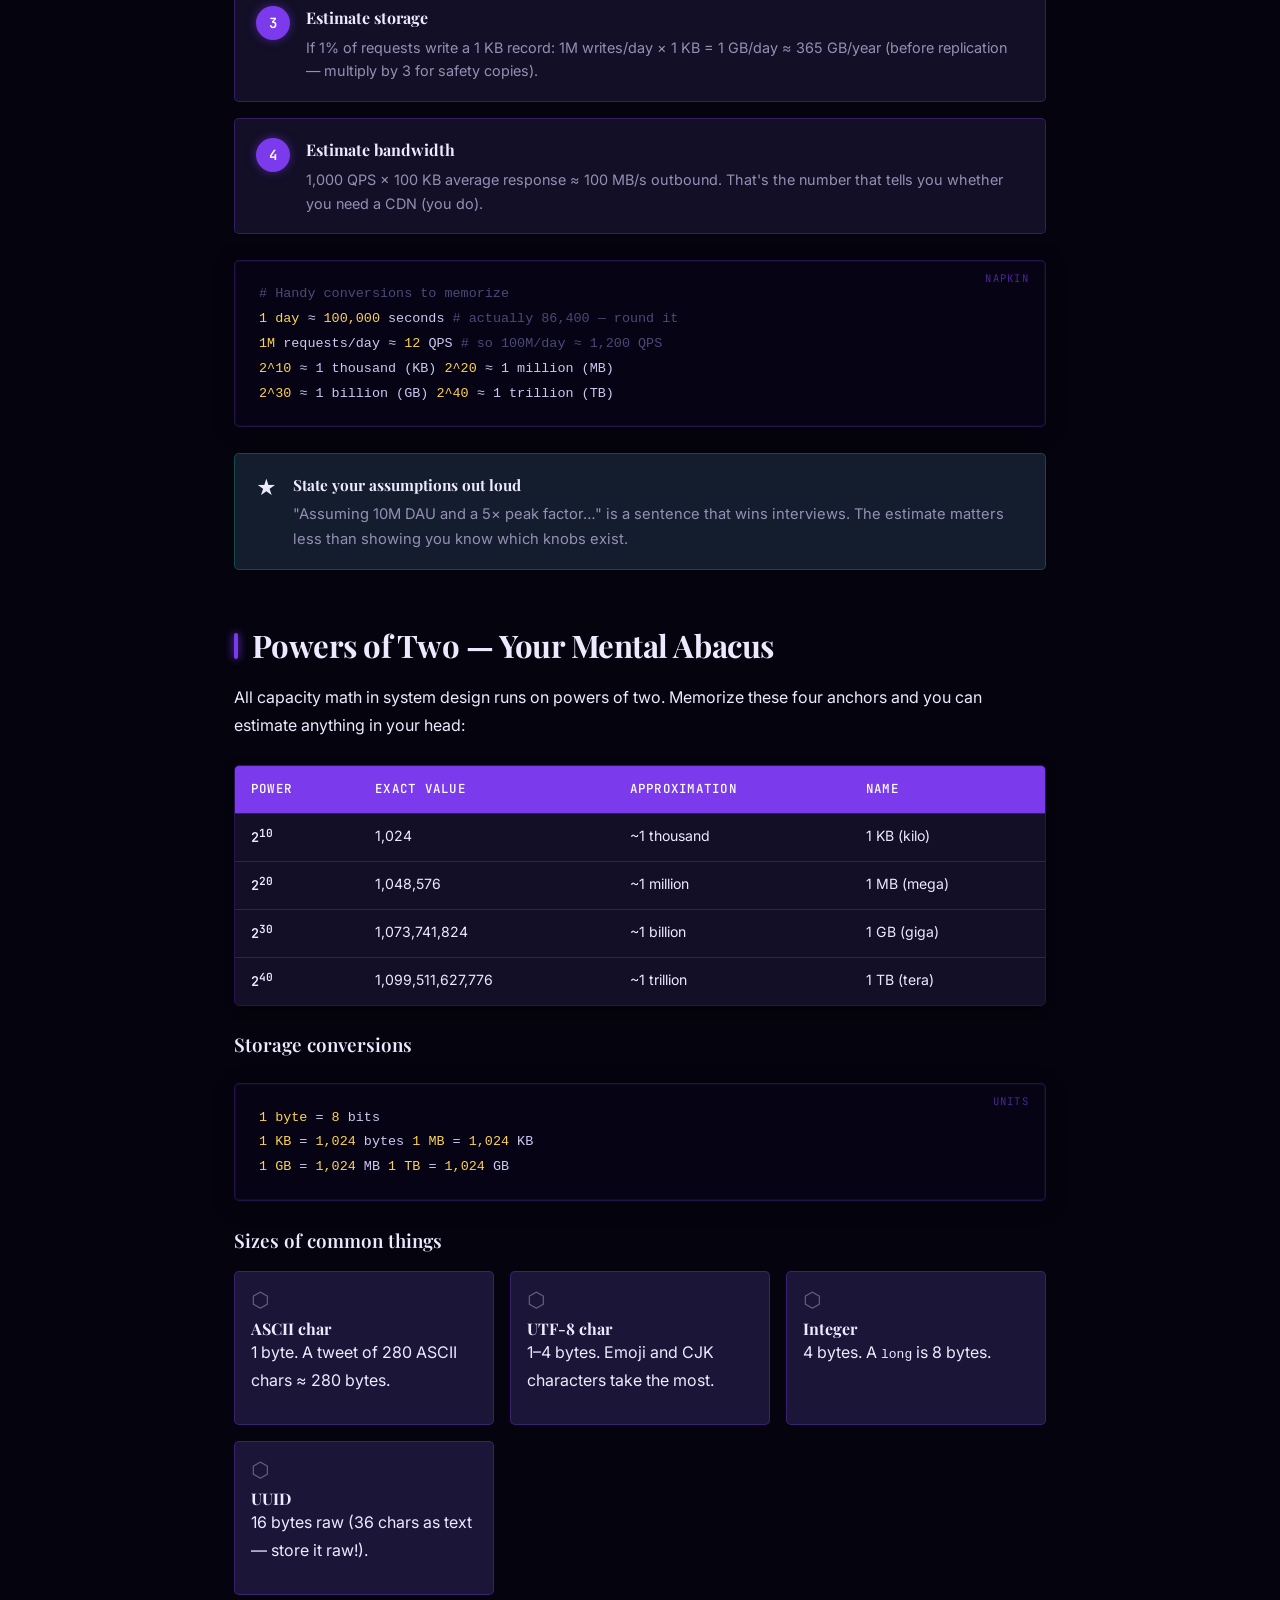
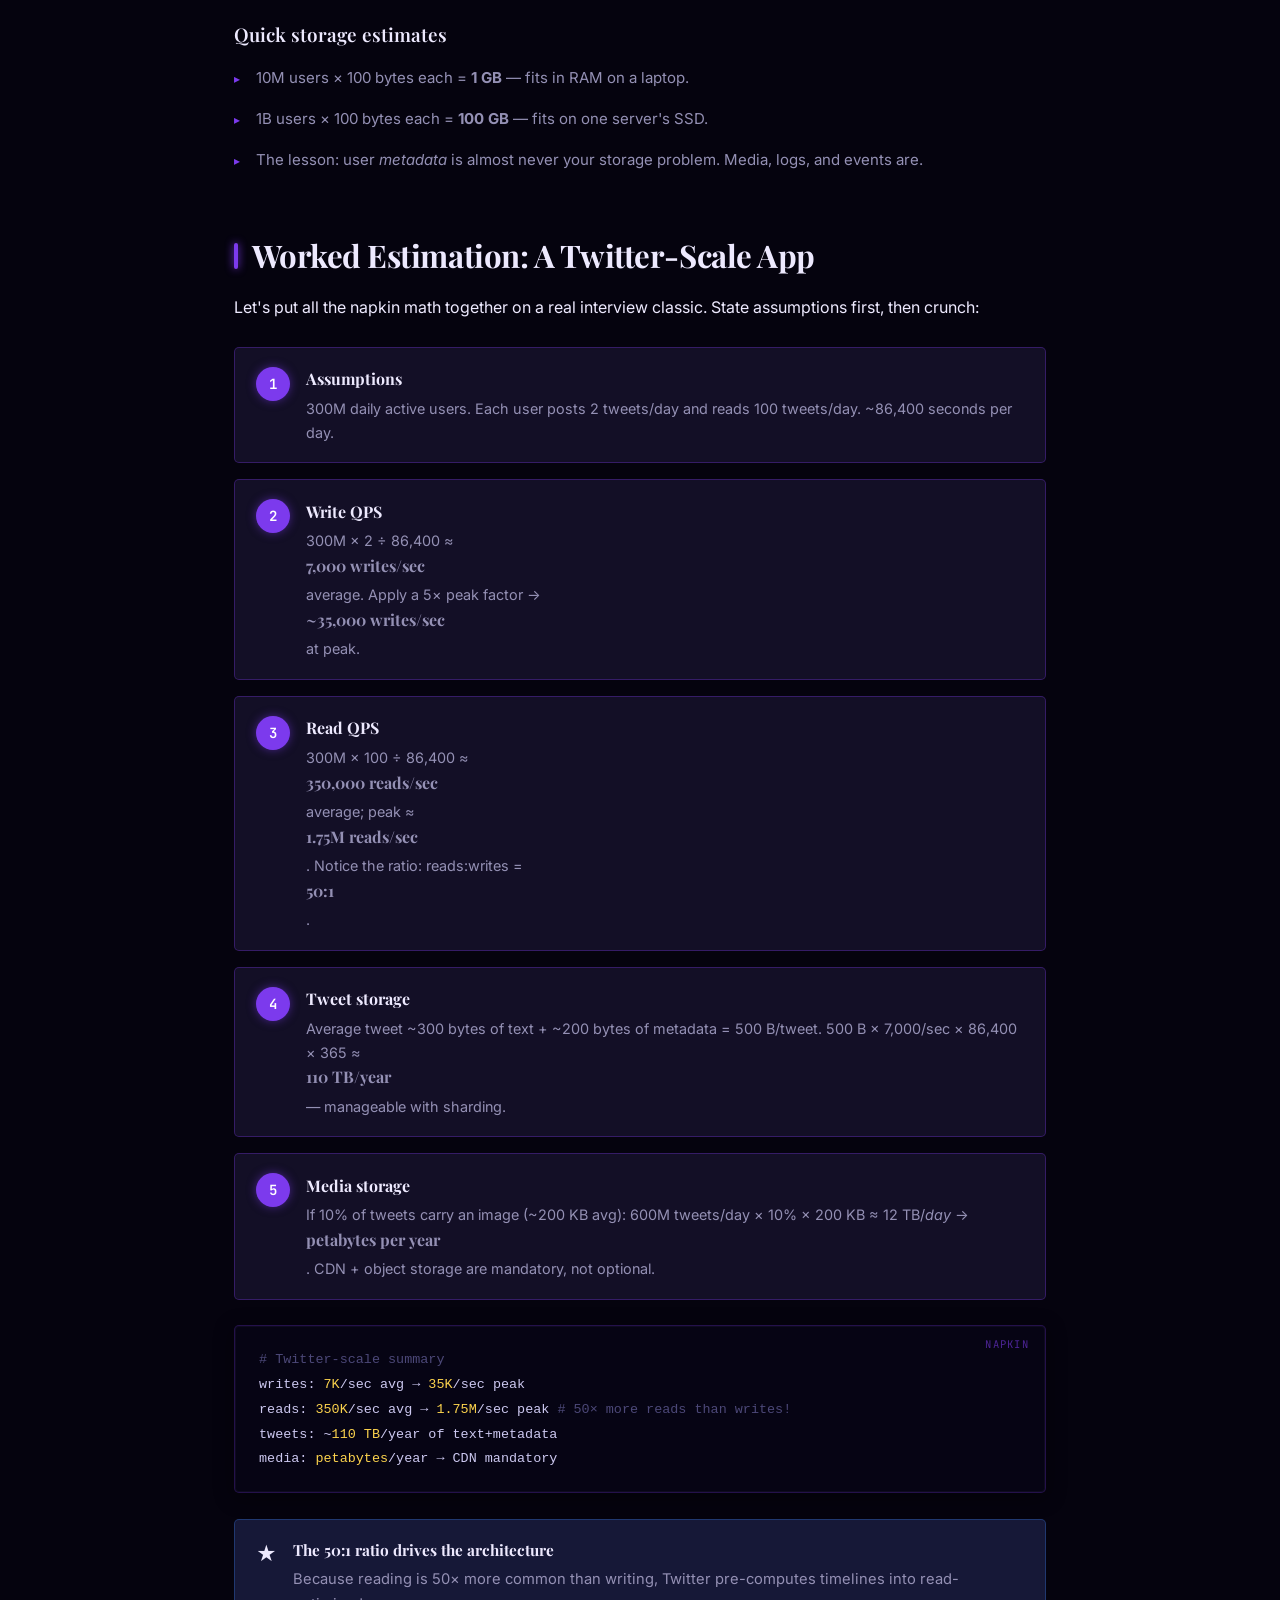
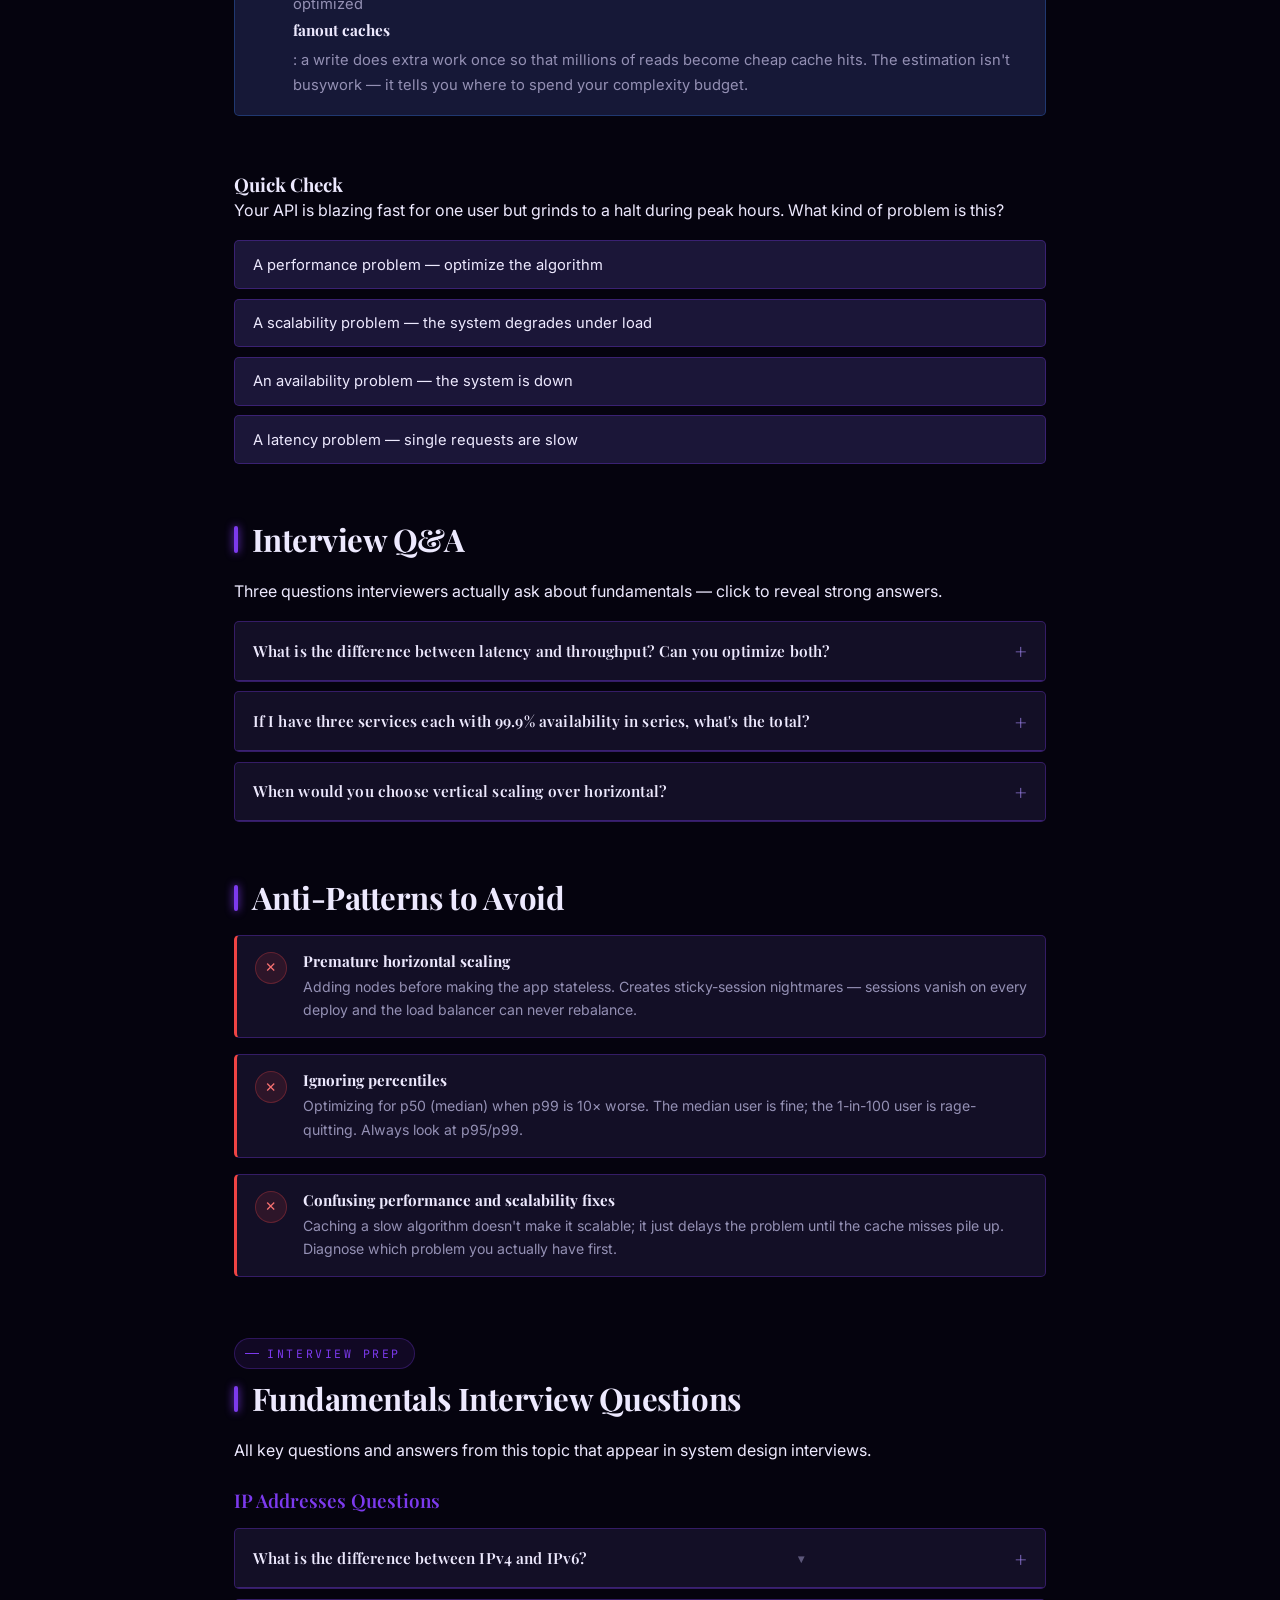
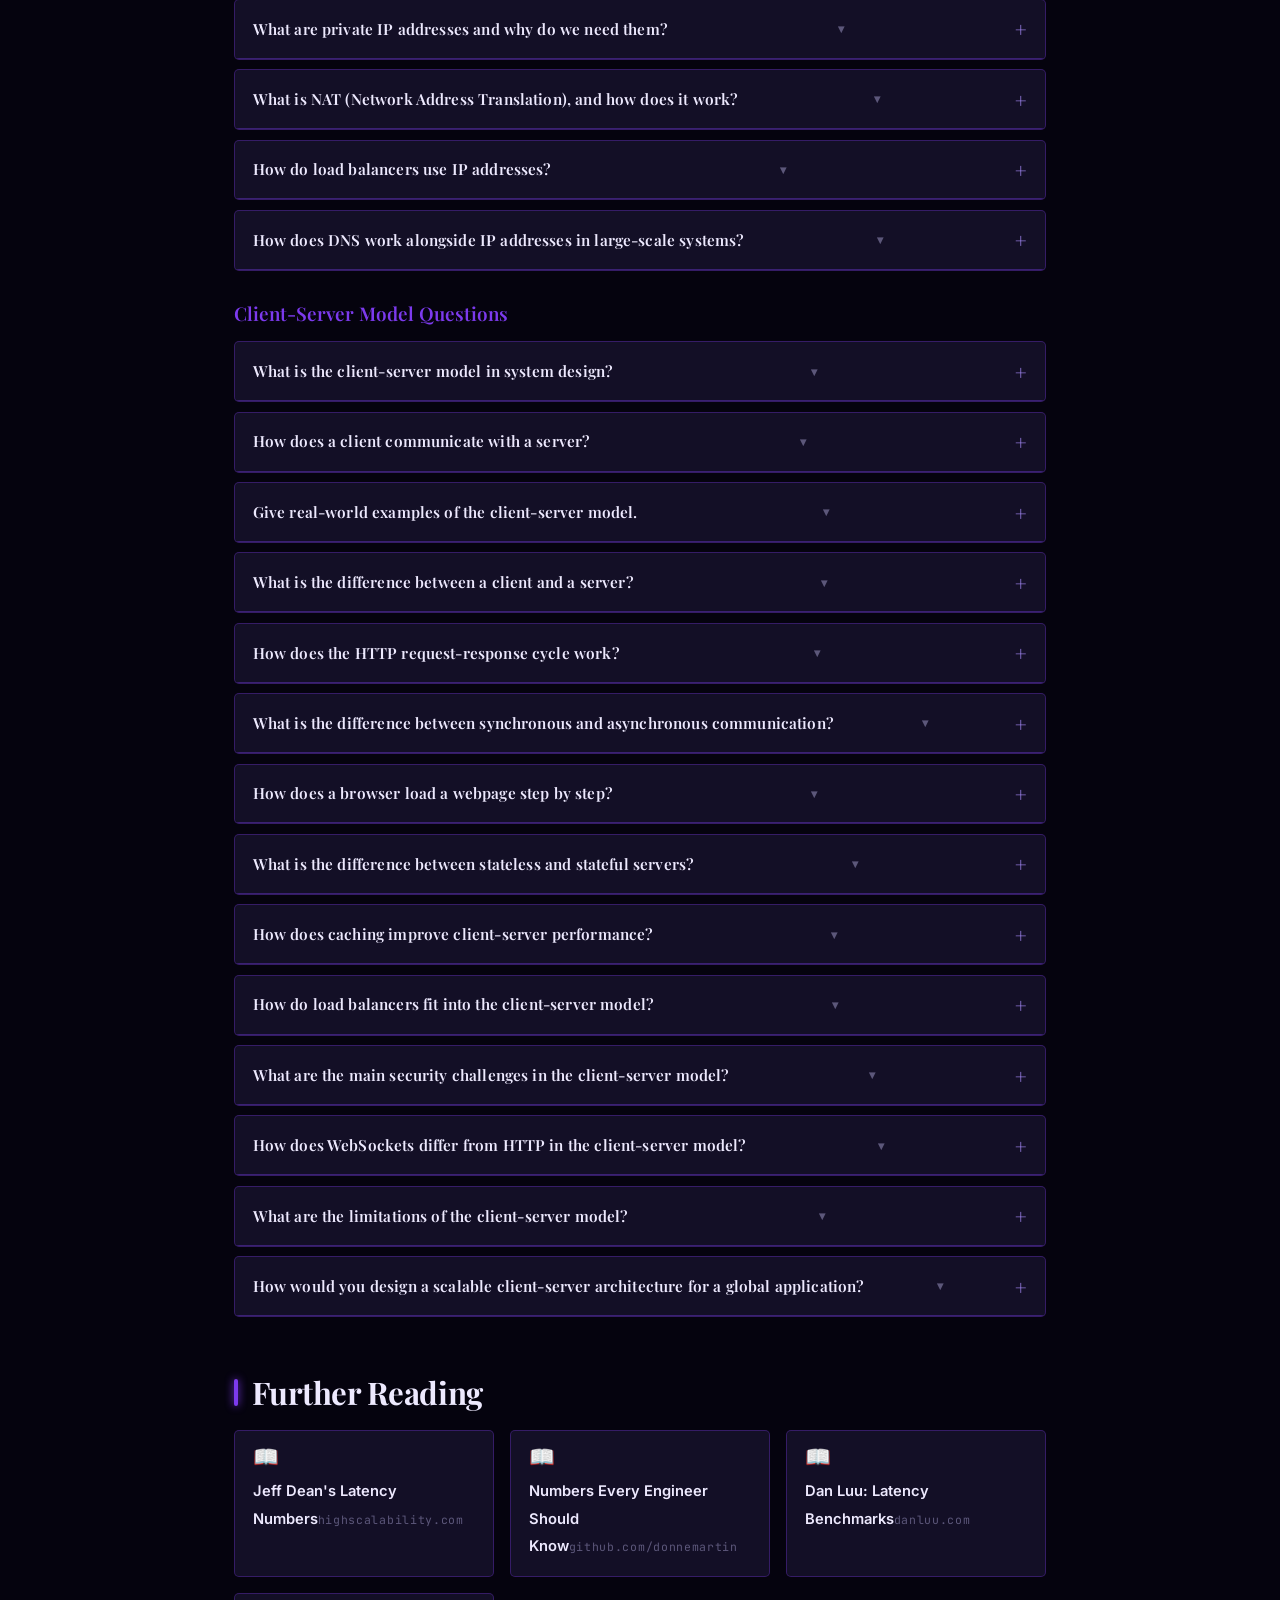
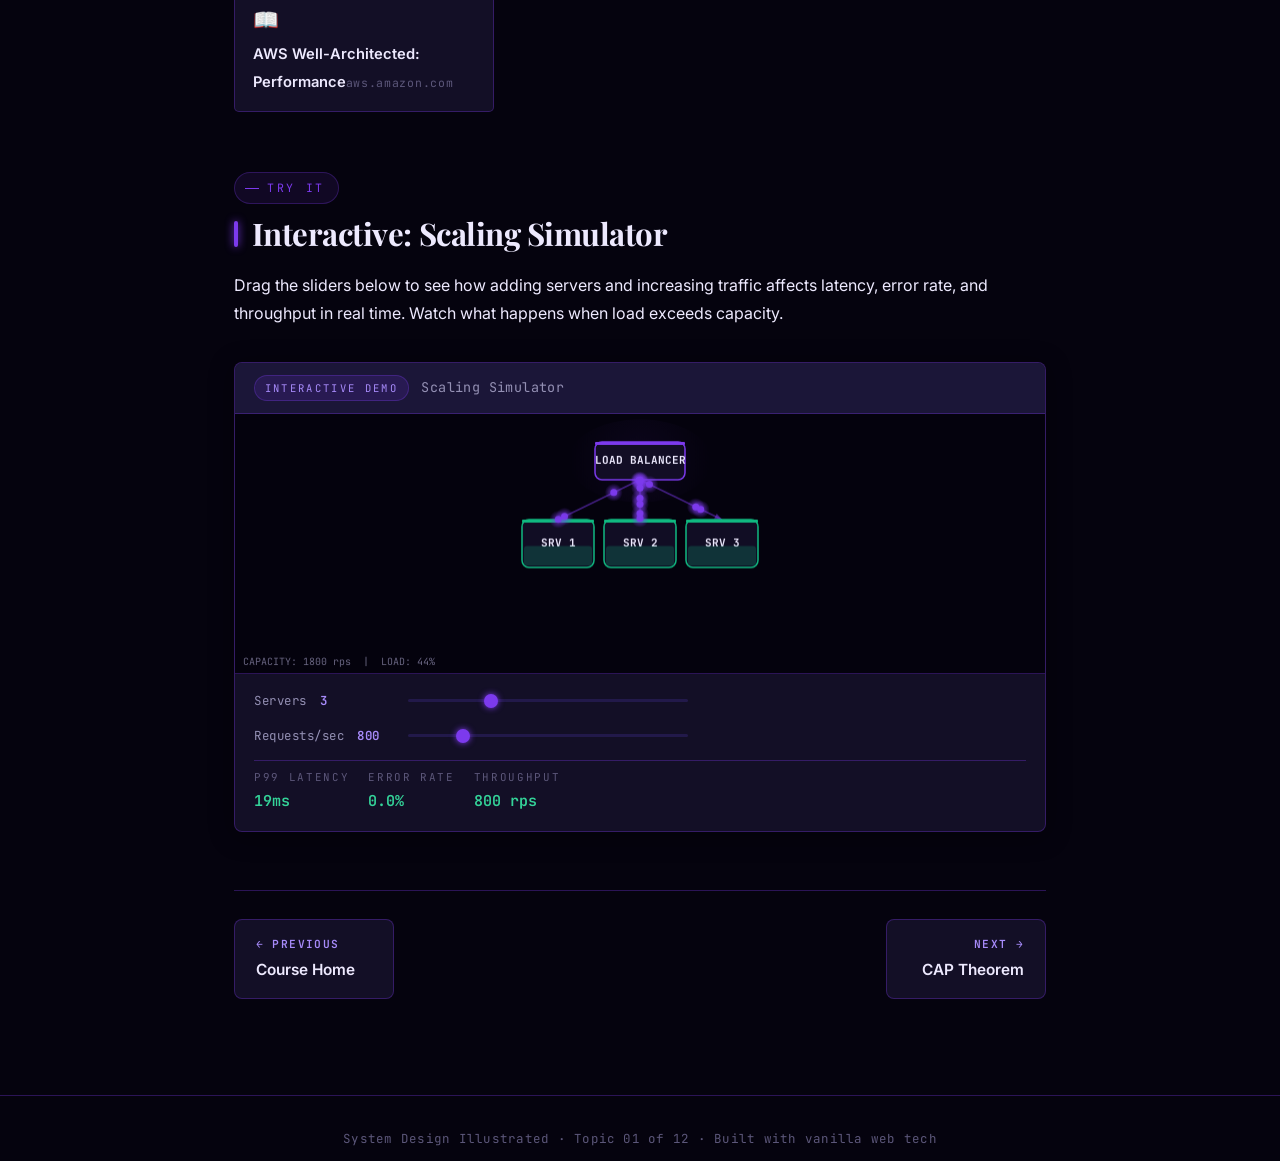
==== commit 03e61028: "feat: integrate all 14 PDF interview Q&As into course topic pages Added comprehensive interview prep" ====
--- a/topics/01-fundamentals.html
+++ b/topics/01-fundamentals.html
@@ -479,6 +479,173 @@
  </div>
  </section>
 
+ <!-- ============ INTERVIEW QUESTIONS ============ -->
+ <section class="section-block reveal">
+ <div class="section-badge">Interview Prep</div>
+ <h2>Fundamentals Interview Questions</h2>
+ <p>All key questions and answers from this topic that appear in system design interviews.</p>
+
+ <h3 style="margin-top:1.6rem;margin-bottom:0.8rem;color:var(--topic-color)">IP Addresses Questions</h3>
+ <div class="qa-list">
+  <div class="qa-item">
+   <button class="qa-question">What is the difference between IPv4 and IPv6? <span class="qa-chevron">▾</span></button>
+   <div class="qa-answer">
+    <p><strong>IPv4</strong> is a 32-bit address (e.g., 192.168.1.1) supporting ~4.3 billion unique addresses. It is the most widely used today but is running out of available addresses.</p>
+    <p><strong>IPv6</strong> is a 128-bit address (e.g., 2001:db8::1) supporting approximately 340 undecillion addresses. It was created to solve IPv4 exhaustion and has built-in security features (IPSec).</p>
+    <p><strong>Key difference:</strong> IPv4 uses dotted decimal notation (32-bit); IPv6 uses hexadecimal notation separated by colons (128-bit) and has a vastly larger address space.</p>
+   </div>
+  </div>
+  <div class="qa-item">
+   <button class="qa-question">What are private IP addresses and why do we need them? <span class="qa-chevron">▾</span></button>
+   <div class="qa-answer">
+    <p>Private IP addresses are reserved ranges not routable on the public internet. They are used within local networks (LANs) to allow multiple devices to share a single public IP.</p>
+    <p><strong>Private IP ranges:</strong> 10.0.0.0–10.255.255.255, 172.16.0.0–172.31.255.255, 192.168.0.0–192.168.255.255.</p>
+    <p><strong>Why needed:</strong> IPv4 address exhaustion — billions of devices share a limited pool of public IPs. Private IPs also improve security by hiding internal network topology from the internet.</p>
+   </div>
+  </div>
+  <div class="qa-item">
+   <button class="qa-question">What is NAT (Network Address Translation), and how does it work? <span class="qa-chevron">▾</span></button>
+   <div class="qa-answer">
+    <p>NAT translates private IP addresses into a public IP address when traffic leaves a local network, and reverses the translation for incoming responses.</p>
+    <p><strong>How it works:</strong> A device with private IP 192.168.1.10 sends a request. The router translates this to its public IP (e.g., 203.0.113.5) and tracks the mapping in a NAT table. When the response arrives, the router maps it back to the original private device.</p>
+    <p><strong>Why it matters:</strong> NAT allows many devices to share one public IP, conserving IPv4 addresses while providing an additional security layer (internal addresses are hidden from the internet).</p>
+   </div>
+  </div>
+  <div class="qa-item">
+   <button class="qa-question">How do load balancers use IP addresses? <span class="qa-chevron">▾</span></button>
+   <div class="qa-answer">
+    <p>A load balancer sits between clients and backend servers and uses IP addresses to route traffic efficiently.</p>
+    <p><strong>Virtual IP (VIP)</strong> — The load balancer exposes a single public IP (VIP) to clients. All incoming traffic goes to this address.</p>
+    <p><strong>Backend IPs</strong> — The load balancer distributes requests to multiple backend servers using their private IPs.</p>
+    <p><strong>Source NAT</strong> — The load balancer may replace the client's IP with its own when forwarding requests, or preserve the original IP using X-Forwarded-For headers.</p>
+   </div>
+  </div>
+  <div class="qa-item">
+   <button class="qa-question">How does DNS work alongside IP addresses in large-scale systems? <span class="qa-chevron">▾</span></button>
+   <div class="qa-answer">
+    <p>DNS translates human-readable domain names (e.g., google.com) into IP addresses that computers use to communicate.</p>
+    <p><strong>In large-scale systems:</strong> DNS can return multiple IP addresses for a single domain (round-robin DNS load balancing). Geo-DNS routes users to the nearest server based on their IP location. Low TTL values allow rapid failover when server IPs change. DNS-based health checks remove failed server IPs from responses.</p>
+    <p>DNS and IP addresses together are the backbone of request routing in distributed systems.</p>
+   </div>
+  </div>
+ </div>
+
+ <h3 style="margin-top:2rem;margin-bottom:0.8rem;color:var(--topic-color)">Client-Server Model Questions</h3>
+ <div class="qa-list">
+  <div class="qa-item">
+   <button class="qa-question">What is the client-server model in system design? <span class="qa-chevron">▾</span></button>
+   <div class="qa-answer">
+    <p>The client-server model is an architectural pattern where two components — the client and the server — communicate over a network. The <strong>client</strong> is any device or application that requests a service or resource. The <strong>server</strong> is a system that receives the client's request, processes it, and returns a response.</p>
+    <p>Most internet-based applications (websites, mobile apps, APIs) follow this model. It enables scalable service delivery by centralizing logic and data on servers.</p>
+   </div>
+  </div>
+  <div class="qa-item">
+   <button class="qa-question">How does a client communicate with a server? <span class="qa-chevron">▾</span></button>
+   <div class="qa-answer">
+    <p>Clients communicate with servers using network protocols, most commonly HTTP/HTTPS. The flow: (1) Client sends a request (e.g., HTTP GET). (2) Request travels over the network using TCP/IP. (3) Server receives and processes the request. (4) Server sends back a response with data and a status code. (5) Client receives and renders or processes the response.</p>
+   </div>
+  </div>
+  <div class="qa-item">
+   <button class="qa-question">Give real-world examples of the client-server model. <span class="qa-chevron">▾</span></button>
+   <div class="qa-answer">
+    <p><strong>Web Browsing</strong> — Browser (client) requests a page from a web server. <strong>Email</strong> — Email client (Outlook, Gmail app) talks to an email server. <strong>Mobile Apps</strong> — Uber app (client) fetches ride data from Uber's servers. <strong>Gaming</strong> — Game client connects to game servers for real-time multiplayer. <strong>Databases</strong> — Application server (client) queries a database server.</p>
+   </div>
+  </div>
+  <div class="qa-item">
+   <button class="qa-question">What is the difference between a client and a server? <span class="qa-chevron">▾</span></button>
+   <div class="qa-answer">
+    <p><strong>Client:</strong> Initiates communication; sends requests; typically handles UI/UX (browser, mobile app); has limited processing power.</p>
+    <p><strong>Server:</strong> Responds to client requests; always available and listening; handles business logic, database queries, authentication; high processing power and storage capacity.</p>
+    <p>Note: A machine can be both — a web server (serving clients) can itself be a client when querying a database server.</p>
+   </div>
+  </div>
+  <div class="qa-item">
+   <button class="qa-question">How does the HTTP request-response cycle work? <span class="qa-chevron">▾</span></button>
+   <div class="qa-answer">
+    <p>The HTTP request-response cycle is the foundation of web communication:</p>
+    <p><strong>1.</strong> Client resolves the domain via DNS → gets the server IP. <strong>2.</strong> Client establishes a TCP connection (three-way handshake). <strong>3.</strong> Client sends an HTTP request (method, headers, optional body). <strong>4.</strong> Server processes the request (queries DB, runs logic). <strong>5.</strong> Server returns HTTP response (status code, headers, body). <strong>6.</strong> Client processes the response and renders the result.</p>
+   </div>
+  </div>
+  <div class="qa-item">
+   <button class="qa-question">What is the difference between synchronous and asynchronous communication? <span class="qa-chevron">▾</span></button>
+   <div class="qa-answer">
+    <p><strong>Synchronous:</strong> Client waits for server response before continuing. Simpler but can block the user. Example: Traditional HTTP request/response — the browser waits for the page to load.</p>
+    <p><strong>Asynchronous:</strong> Client sends request and continues doing other work; processes response when it arrives. More complex but non-blocking. Example: AJAX calls — the page stays interactive while data loads in the background. WebSockets — real-time updates without the client polling.</p>
+   </div>
+  </div>
+  <div class="qa-item">
+   <button class="qa-question">How does a browser load a webpage step by step? <span class="qa-chevron">▾</span></button>
+   <div class="qa-answer">
+    <p><strong>1. DNS Resolution</strong> — Browser resolves the domain name to an IP address. <strong>2. TCP Connection</strong> — Browser establishes a TCP connection (three-way handshake). <strong>3. HTTP Request</strong> — Browser sends a GET request for the page. <strong>4. Server Response</strong> — Server returns HTML, CSS, JS files. <strong>5. Rendering</strong> — Browser parses HTML, loads CSS/JS, executes scripts, and renders the page. <strong>6. Sub-resources</strong> — Browser makes additional requests for images, fonts, and APIs.</p>
+   </div>
+  </div>
+  <div class="qa-item">
+   <button class="qa-question">What is the difference between stateless and stateful servers? <span class="qa-chevron">▾</span></button>
+   <div class="qa-answer">
+    <p><strong>Stateless Server</strong> — Does not retain information between requests. Each request is independent and must contain all necessary data. Easier to scale horizontally. Example: RESTful APIs — every request includes auth tokens and required parameters.</p>
+    <p><strong>Stateful Server</strong> — Retains client state between requests (e.g., session data). More complex to scale (sessions must be tied to a specific server). Example: Traditional session-based login systems.</p>
+    <p>Modern large-scale systems prefer stateless servers and offload state to distributed caches (Redis) or databases.</p>
+   </div>
+  </div>
+  <div class="qa-item">
+   <button class="qa-question">How does caching improve client-server performance? <span class="qa-chevron">▾</span></button>
+   <div class="qa-answer">
+    <p>Caching stores frequently requested data at various layers to avoid redundant processing:</p>
+    <p><strong>Browser Cache</strong> — Stores static assets (CSS, images) locally so the browser doesn't re-download them.</p>
+    <p><strong>CDN Cache</strong> — Edge servers store content closer to users, reducing latency.</p>
+    <p><strong>Server-Side Cache (Redis/Memcached)</strong> — Stores query results in memory to avoid hitting the database on every request.</p>
+    <p><strong>Database Query Cache</strong> — Frequently run queries are cached at the DB level.</p>
+   </div>
+  </div>
+  <div class="qa-item">
+   <button class="qa-question">How do load balancers fit into the client-server model? <span class="qa-chevron">▾</span></button>
+   <div class="qa-answer">
+    <p>A load balancer sits between clients and servers, distributing incoming requests across multiple server instances. From the client's perspective, it communicates with a single address (the load balancer). The load balancer routes each request to the least busy or most appropriate server. This improves availability (server failures are handled transparently), scalability (add more servers to handle more load), and performance (requests go to healthy, available instances).</p>
+   </div>
+  </div>
+  <div class="qa-item">
+   <button class="qa-question">What are the main security challenges in the client-server model? <span class="qa-chevron">▾</span></button>
+   <div class="qa-answer">
+    <p><strong>Man-in-the-Middle (MITM) Attacks</strong> — An attacker intercepts communication. Solution: Use HTTPS/TLS encryption.</p>
+    <p><strong>DDoS Attacks</strong> — Flooding the server with excessive requests. Solution: Rate limiting, CDN, firewalls.</p>
+    <p><strong>SQL Injection</strong> — Malicious SQL in client input affects the database. Solution: Parameterized queries, input validation.</p>
+    <p><strong>Unauthorized Access</strong> — Clients accessing resources without permission. Solution: Authentication (JWT, OAuth) and authorization (RBAC).</p>
+    <p><strong>Data Breaches</strong> — Sensitive data stolen in transit or at rest. Solution: Encryption at rest and in transit.</p>
+   </div>
+  </div>
+  <div class="qa-item">
+   <button class="qa-question">How does WebSockets differ from HTTP in the client-server model? <span class="qa-chevron">▾</span></button>
+   <div class="qa-answer">
+    <p><strong>HTTP</strong> — Client initiates every request; connection closes after each response; one-directional (client pulls data). Suitable for standard web pages and REST APIs.</p>
+    <p><strong>WebSockets</strong> — Persistent, full-duplex connection; both client and server can send messages at any time; low overhead after initial handshake. Suitable for real-time applications: chat, live feeds, collaborative tools, multiplayer games.</p>
+   </div>
+  </div>
+  <div class="qa-item">
+   <button class="qa-question">What are the limitations of the client-server model? <span class="qa-chevron">▾</span></button>
+   <div class="qa-answer">
+    <p><strong>Server Dependency</strong> — If the server goes down, clients cannot access services.</p>
+    <p><strong>Scalability Challenges</strong> — A single server can become a bottleneck under high load.</p>
+    <p><strong>Latency</strong> — Geographic distance between client and server adds latency.</p>
+    <p><strong>Cost</strong> — High-availability, scalable server infrastructure is expensive.</p>
+    <p><strong>Security Surface</strong> — Centralized servers are prime targets for attacks.</p>
+    <p>Solutions include horizontal scaling, CDNs, distributed architectures, and caching layers.</p>
+   </div>
+  </div>
+  <div class="qa-item">
+   <button class="qa-question">How would you design a scalable client-server architecture for a global application? <span class="qa-chevron">▾</span></button>
+   <div class="qa-answer">
+    <p><strong>Global Load Balancers</strong> — Route users to the nearest data center using GeoDNS.</p>
+    <p><strong>CDN</strong> — Serve static content (images, CSS, JS) from edge locations close to users.</p>
+    <p><strong>Horizontal Scaling</strong> — Multiple server instances behind a load balancer; auto-scaling based on traffic.</p>
+    <p><strong>Caching Layer</strong> — Redis/Memcached to reduce database load for repeated queries.</p>
+    <p><strong>Database Replication</strong> — Read replicas close to users; write to primary database.</p>
+    <p><strong>Microservices</strong> — Decompose monolithic server into independent services for independent scaling.</p>
+    <p><strong>Monitoring &amp; Auto-Recovery</strong> — Health checks, alerting, and automatic failover.</p>
+   </div>
+  </div>
+ </div>
+ </section>
+
  <!-- ============ FURTHER READING ============ -->
  <section class="section-block reveal">
  <h2>Further Reading</h2>
--- a/css/style.css
+++ b/css/style.css
@@ -150,22 +150,68 @@
 .hero {
   position: relative;
   min-height: 100vh;
-  padding: 10rem 1.5rem 7rem;
-  text-align: center;
   overflow: hidden;
-  display: flex; flex-direction: column; align-items: center; justify-content: center;
-  background: radial-gradient(ellipse 1000px 500px at 50% -5%, rgba(124,58,237,0.22) 0%, transparent 70%), var(--bg);
-}
-.hero-svg {
-  position: absolute; inset: 0; width: 100%; height: 100%;
-  opacity: 0.88; pointer-events: none; z-index: 0;
+  display: grid;
+  grid-template-columns: 1fr 1fr;
+  align-items: center;
+  gap: 0;
+  background: radial-gradient(ellipse 800px 500px at 20% 50%, rgba(124,58,237,0.18) 0%, transparent 65%), var(--bg);
+  padding-top: 5rem; /* space for fixed navbar */
+}
+.hero-svg { display: none; }
+
+/* Left text column */
+.hero-inner {
+  position: relative; z-index: 2;
+  padding: 4rem 2rem 4rem clamp(1.5rem, 5vw, 5rem);
+  text-align: left;
+  max-width: none;
+  margin: 0;
+}
+
+/* Right 3D panel — canvas lives here */
+.hero-3d-panel {
+  position: relative;
+  height: 100%;
+  min-height: 100vh;
+  overflow: hidden;
+  z-index: 1;
 }
 .system-3d {
-  position: absolute !important; inset: 0 !important;
+  position: absolute !important;
+  inset: 0 !important;
   width: 100% !important; height: 100% !important;
-  z-index: 1 !important; pointer-events: none !important; opacity: 1 !important;
-}
-.hero-inner { position: relative; z-index: 2; max-width: 840px; margin: 0 auto; }
+  pointer-events: auto !important;
+  -webkit-mask-image: linear-gradient(to right, transparent 0%, rgba(0,0,0,0.7) 14%, black 30%);
+  mask-image: linear-gradient(to right, transparent 0%, rgba(0,0,0,0.7) 14%, black 30%);
+}
+
+/* Orbs stay as decorative bg in left column */
+.hero-orb, .hero-grid { z-index: 0; }
+
+/* Mobile: single column */
+@media (max-width: 900px) {
+  .hero {
+    grid-template-columns: 1fr;
+    padding-top: 5rem;
+    background: radial-gradient(ellipse 600px 400px at 50% 20%, rgba(124,58,237,0.18) 0%, transparent 65%), var(--bg);
+  }
+  .hero-inner {
+    padding: 3rem 1.5rem 2rem;
+    text-align: center;
+  }
+  .hero h1 { font-size: clamp(2rem, 9vw, 3.2rem); }
+  .hero-ctas { justify-content: center; }
+  .hero-stats { justify-content: center; }
+  .hero-3d-panel {
+    height: 55vw; min-height: 280px; max-height: 420px;
+  }
+  .system-3d {
+    -webkit-mask-image: linear-gradient(to bottom, black 50%, transparent 100%);
+    mask-image: linear-gradient(to bottom, black 50%, transparent 100%);
+    opacity: 0.7;
+  }
+}
 .hero-badge {
   display: inline-flex; align-items: center; gap: 0.4rem;
   background: rgba(124,58,237,0.14); border: 1px solid rgba(124,58,237,0.35);
@@ -695,14 +741,14 @@
   box-shadow: 0 0 16px rgba(124,58,237,0.12);
 }
 .step-num {
-  flex-shrink: 0; width: 34px; height: 34px; border-radius: 50%;
+  /* flex:none prevents the parent's "flex:1 on div" rule from stretching this into an oval */
+  flex: none; width: 34px; height: 34px; border-radius: 50%;
   background: var(--topic-color, var(--primary)); color: #fff;
   font-family: var(--font-code); font-weight: 600; font-size: 0.88rem;
   display: grid; place-items: center; margin-top: 0.1rem;
   box-shadow: 0 0 10px color-mix(in srgb, var(--topic-color, var(--primary)) 50%, transparent);
-  flex-shrink: 0;
-}
-.step-item > div { flex: 1; min-width: 0; }
+}
+.step-item > div:not(.step-num) { flex: 1; min-width: 0; }
 .step-item strong { font-family: var(--font-head); font-size: 1rem; display: block; margin-bottom: 0.25rem; }
 .step-item p { margin: 0; font-size: 0.9rem; color: var(--text-soft); line-height: 1.65; }
 
@@ -1070,3 +1116,192 @@
 #demo-scale, #demo-lb, #demo-cache, #demo-replication, #demo-ratelimit {
   margin: 2.2rem 0;
 }
+
+/* ── Navbar logo ──────────────────────────────────────────── */
+.logo-icon {
+  flex-shrink: 0; color: var(--primary-soft);
+  filter: drop-shadow(0 0 6px rgba(124,58,237,0.5));
+}
+.logo-text { display: flex; align-items: center; gap: 0.22em; }
+.logo-accent { color: var(--primary-soft); }
+
+/* ── Topic header breadcrumb + metadata ──────────────────── */
+.breadcrumb {
+  font-family: var(--font-code); font-size: 0.72rem; letter-spacing: 0.08em;
+  color: var(--text-muted); margin-bottom: 0.6rem;
+}
+.breadcrumb a { color: var(--text-muted); text-decoration: none; }
+.breadcrumb a:hover { color: var(--primary-soft); }
+.topic-num-big {
+  font-family: var(--font-code); font-size: 0.68rem; font-weight: 700;
+  letter-spacing: 0.22em; text-transform: uppercase;
+  color: var(--primary-soft);
+  background: rgba(124,58,237,0.12);
+  border: 1px solid rgba(124,58,237,0.25);
+  display: inline-block; padding: 0.25rem 0.75rem;
+  border-radius: 999px; margin-bottom: 1rem;
+}
+.subtitle {
+  font-size: 1.08rem; color: var(--text-soft); line-height: 1.7;
+  max-width: 66ch; margin-top: 0.75rem;
+}
+
+/* ── Cards grid (3-up mini cards) ────────────────────────── */
+.cards-grid {
+  display: grid;
+  grid-template-columns: repeat(auto-fill, minmax(230px, 1fr));
+  gap: 1rem; margin: 1.2rem 0;
+}
+.mc-icon {
+  font-size: 1.5rem; display: block; margin-bottom: 0.5rem;
+  line-height: 1;
+}
+.mc-icon:empty::before {
+  content: '⬡'; font-size: 1.3rem; opacity: 0.35;
+}
+
+/* ── Company badges ──────────────────────────────────────── */
+.company-badges {
+  display: flex; flex-wrap: wrap; gap: 0.55rem;
+  margin: 1rem 0 1.4rem;
+}
+.company-badge {
+  font-family: var(--font-code); font-size: 0.73rem; font-weight: 600;
+  letter-spacing: 0.07em;
+  color: var(--text-soft);
+  background: var(--surface-2);
+  border: 1px solid var(--border);
+  padding: 0.3rem 0.75rem; border-radius: 999px;
+  transition: border-color var(--transition), color var(--transition);
+}
+.company-badge:hover { border-color: var(--primary-soft); color: var(--primary-soft); }
+
+/* ── Anti-patterns list ──────────────────────────────────── */
+.antipatterns {
+  display: flex; flex-direction: column; gap: 1rem; margin: 1.2rem 0;
+}
+.antipattern-item {
+  display: flex; align-items: flex-start; gap: 1rem;
+  background: var(--surface);
+  border: 1px solid var(--border);
+  border-left: 3px solid #EF4444;
+  border-radius: var(--radius-sm);
+  padding: 1rem 1.1rem;
+  transition: border-color var(--transition), box-shadow var(--transition);
+}
+.antipattern-item:hover {
+  border-left-color: #F87171;
+  box-shadow: 0 4px 16px rgba(239,68,68,0.12);
+}
+.antipattern-icon {
+  flex: none; width: 32px; height: 32px;
+  border-radius: 50%;
+  background: rgba(239,68,68,0.12);
+  border: 1px solid rgba(239,68,68,0.28);
+  display: flex; align-items: center; justify-content: center;
+  font-size: 1rem; line-height: 1;
+}
+.antipattern-icon:empty::after { content: '✕'; color: #F87171; font-size: 0.85rem; font-weight: 700; }
+.antipattern-text h4 { margin: 0 0 0.3rem; font-size: 0.95rem; color: var(--text); }
+.antipattern-text p  { margin: 0; font-size: 0.88rem; color: var(--text-soft); line-height: 1.65; }
+
+/* ── Latency bar ─────────────────────────────────────────── */
+.latency-bar {
+  display: inline-block; height: 10px; border-radius: 5px;
+  vertical-align: middle; min-width: 4px;
+  transition: width 0.4s ease;
+}
+
+/* ── Reading links wrapper ───────────────────────────────── */
+.reading-links {
+  display: grid;
+  grid-template-columns: repeat(auto-fill, minmax(240px, 1fr));
+  gap: 1rem; margin-top: 1.2rem;
+}
+.reading-link-icon {
+  font-size: 1.3rem; margin-bottom: 0.3rem; display: block; line-height: 1;
+}
+.reading-link-icon:empty::before { content: '📖'; }
+
+/* ── Quiz feedback ───────────────────────────────────────── */
+.quiz-feedback {
+  display: none; margin-top: 1rem; padding: 0.9rem 1.1rem;
+  background: rgba(52,211,153,0.08);
+  border: 1px solid rgba(52,211,153,0.28);
+  border-radius: var(--radius-sm);
+  color: #34D399; font-size: 0.9rem; line-height: 1.65;
+}
+.quiz-feedback.show { display: block; animation: fadeUp 0.35s ease both; }
+
+/* ── Q&A accordion ───────────────────────────────────────── */
+.qa-list { display: flex; flex-direction: column; gap: 0.6rem; margin: 1rem 0; }
+.qa-item {
+  background: var(--surface);
+  border: 1px solid var(--border);
+  border-radius: var(--radius-sm);
+  overflow: hidden;
+  transition: border-color var(--transition);
+}
+.qa-item:hover, .qa-item.open { border-color: var(--primary-soft); }
+.qa-question {
+  width: 100%; text-align: left;
+  padding: 0.9rem 1.1rem;
+  background: none; border: none; cursor: pointer;
+  color: var(--text); font-size: 0.96rem; font-weight: 600;
+  line-height: 1.45; letter-spacing: 0.01em;
+  display: flex; align-items: center; justify-content: space-between; gap: 1rem;
+}
+.qa-question::after {
+  content: '+'; flex-shrink: 0;
+  font-size: 1.25rem; color: var(--primary-soft);
+  transition: transform 0.25s ease;
+}
+.qa-item.open .qa-question::after { transform: rotate(45deg); }
+.qa-answer {
+  max-height: 0; overflow: hidden;
+  transition: max-height 0.35s cubic-bezier(0.4,0,0.2,1), padding 0.25s ease;
+  padding: 0 1.1rem;
+}
+.qa-item.open .qa-answer {
+  max-height: 600px;
+  padding: 0.1rem 1.1rem 1rem;
+}
+.qa-answer p { margin: 0.5rem 0; font-size: 0.9rem; color: var(--text-soft); line-height: 1.7; }
+
+/* ── Bottom nav (topic page prev/next) ───────────────────── */
+.bottom-nav {
+  display: flex; align-items: stretch; justify-content: space-between;
+  gap: 1rem; margin: 3rem 0 1rem;
+  border-top: 1px solid var(--border);
+  padding-top: 1.8rem;
+}
+.bottom-nav a {
+  display: flex; flex-direction: column; gap: 0.2rem;
+  padding: 0.9rem 1.3rem;
+  background: var(--surface);
+  border: 1px solid var(--border);
+  border-radius: var(--radius);
+  text-decoration: none; color: var(--text);
+  min-width: 160px; max-width: 280px;
+  transition: border-color var(--transition), box-shadow var(--transition), transform 0.2s ease;
+  flex-shrink: 0;
+}
+.bottom-nav a:hover {
+  border-color: var(--primary-soft);
+  box-shadow: 0 4px 18px rgba(124,58,237,0.18);
+  transform: translateY(-2px);
+}
+.bottom-nav a.next { margin-left: auto; text-align: right; }
+.bn-dir {
+  font-family: var(--font-code); font-size: 0.7rem; letter-spacing: 0.12em;
+  text-transform: uppercase; color: var(--primary-soft); font-weight: 600;
+}
+.bn-title { font-size: 0.96rem; font-weight: 600; color: var(--text); }
+
+@media (max-width: 600px) {
+  .bottom-nav { flex-direction: column; }
+  .bottom-nav a { max-width: 100%; }
+  .bottom-nav a.next { margin-left: 0; text-align: left; }
+  .cards-grid { grid-template-columns: 1fr 1fr; }
+  .reading-links { grid-template-columns: 1fr; }
+}
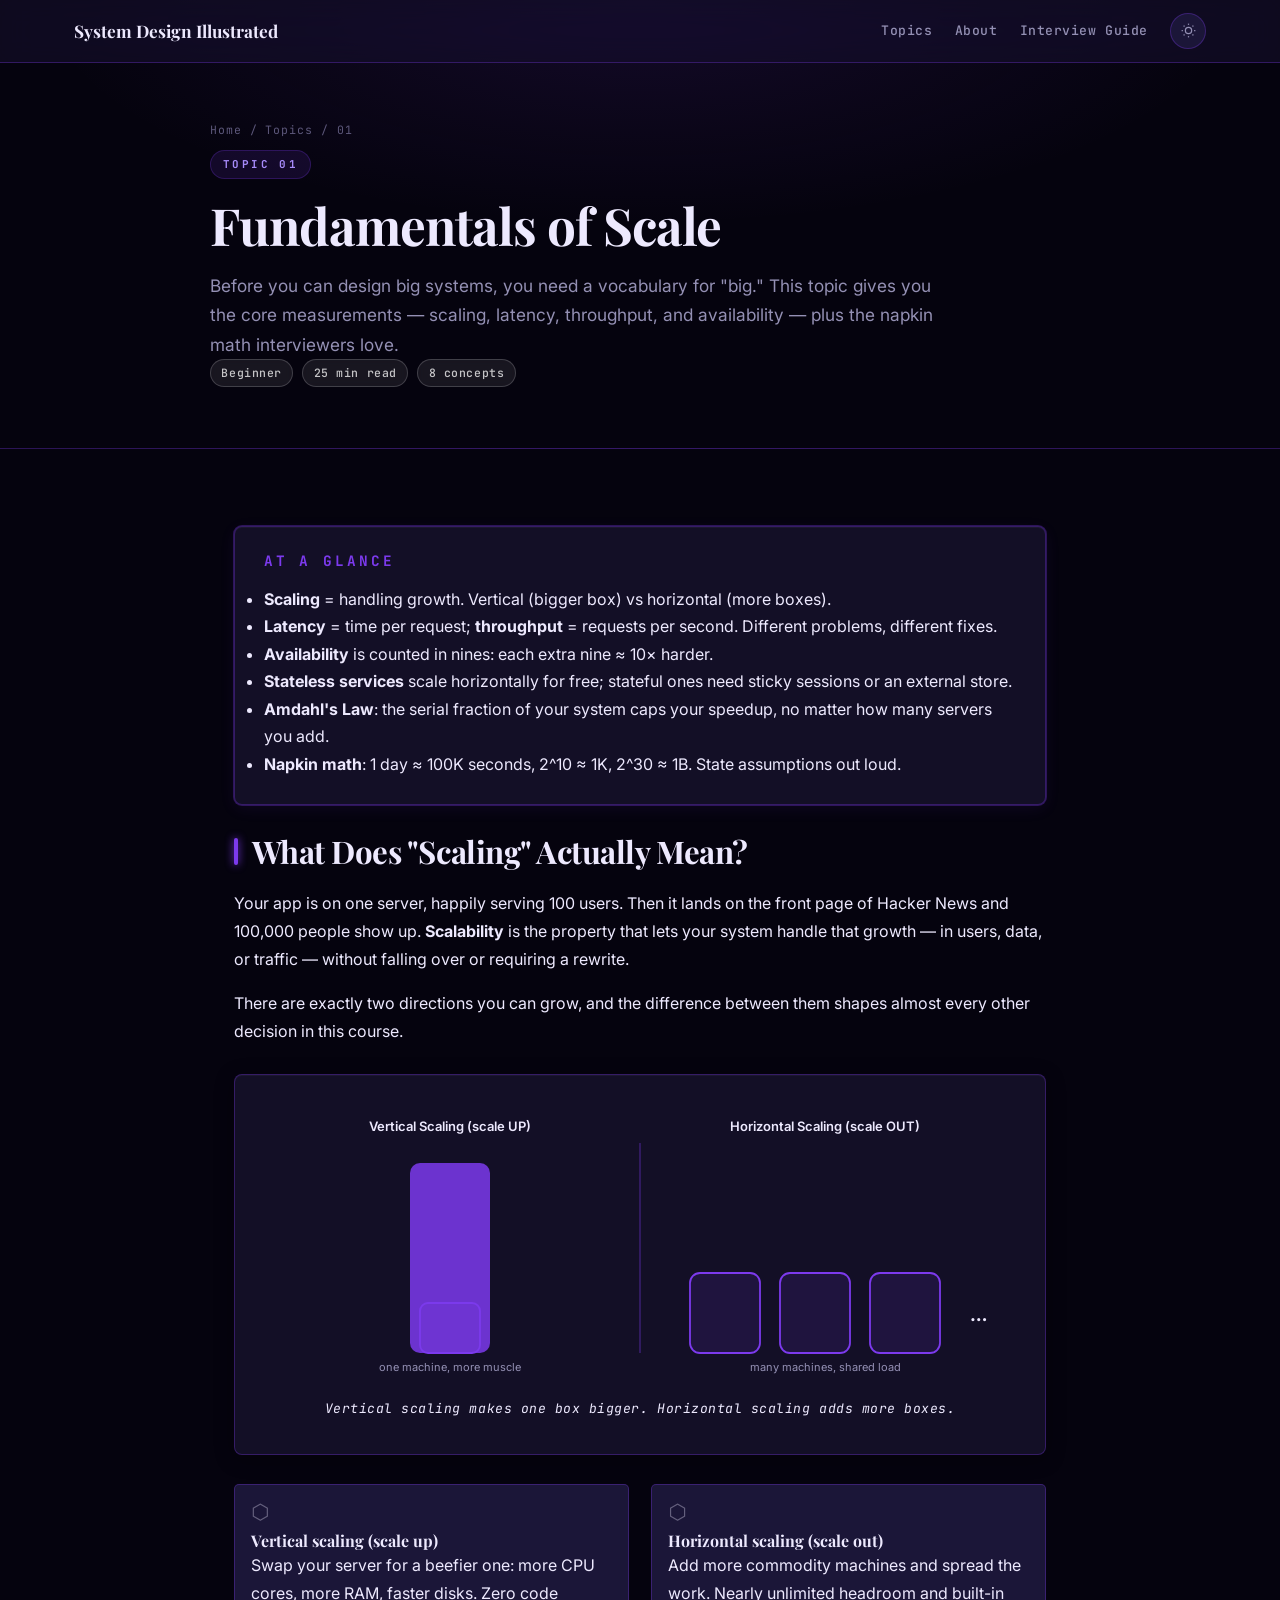
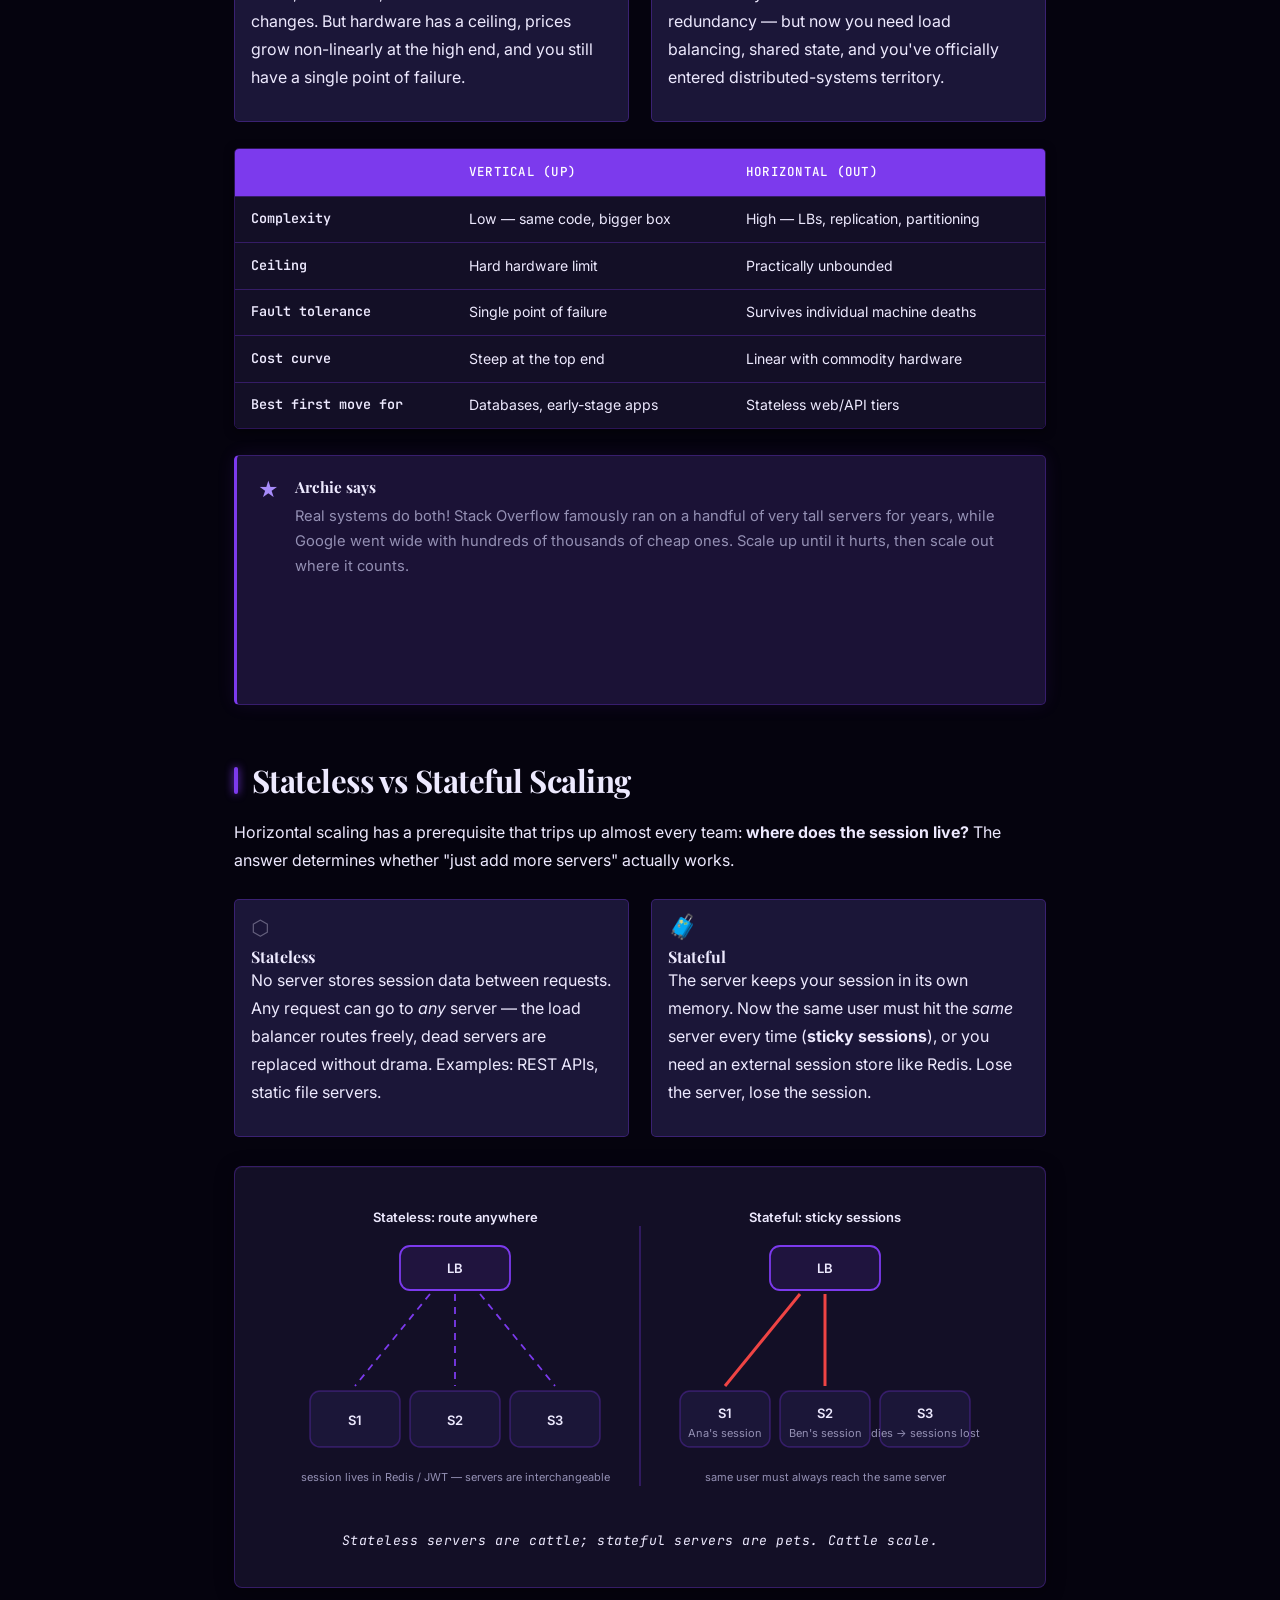
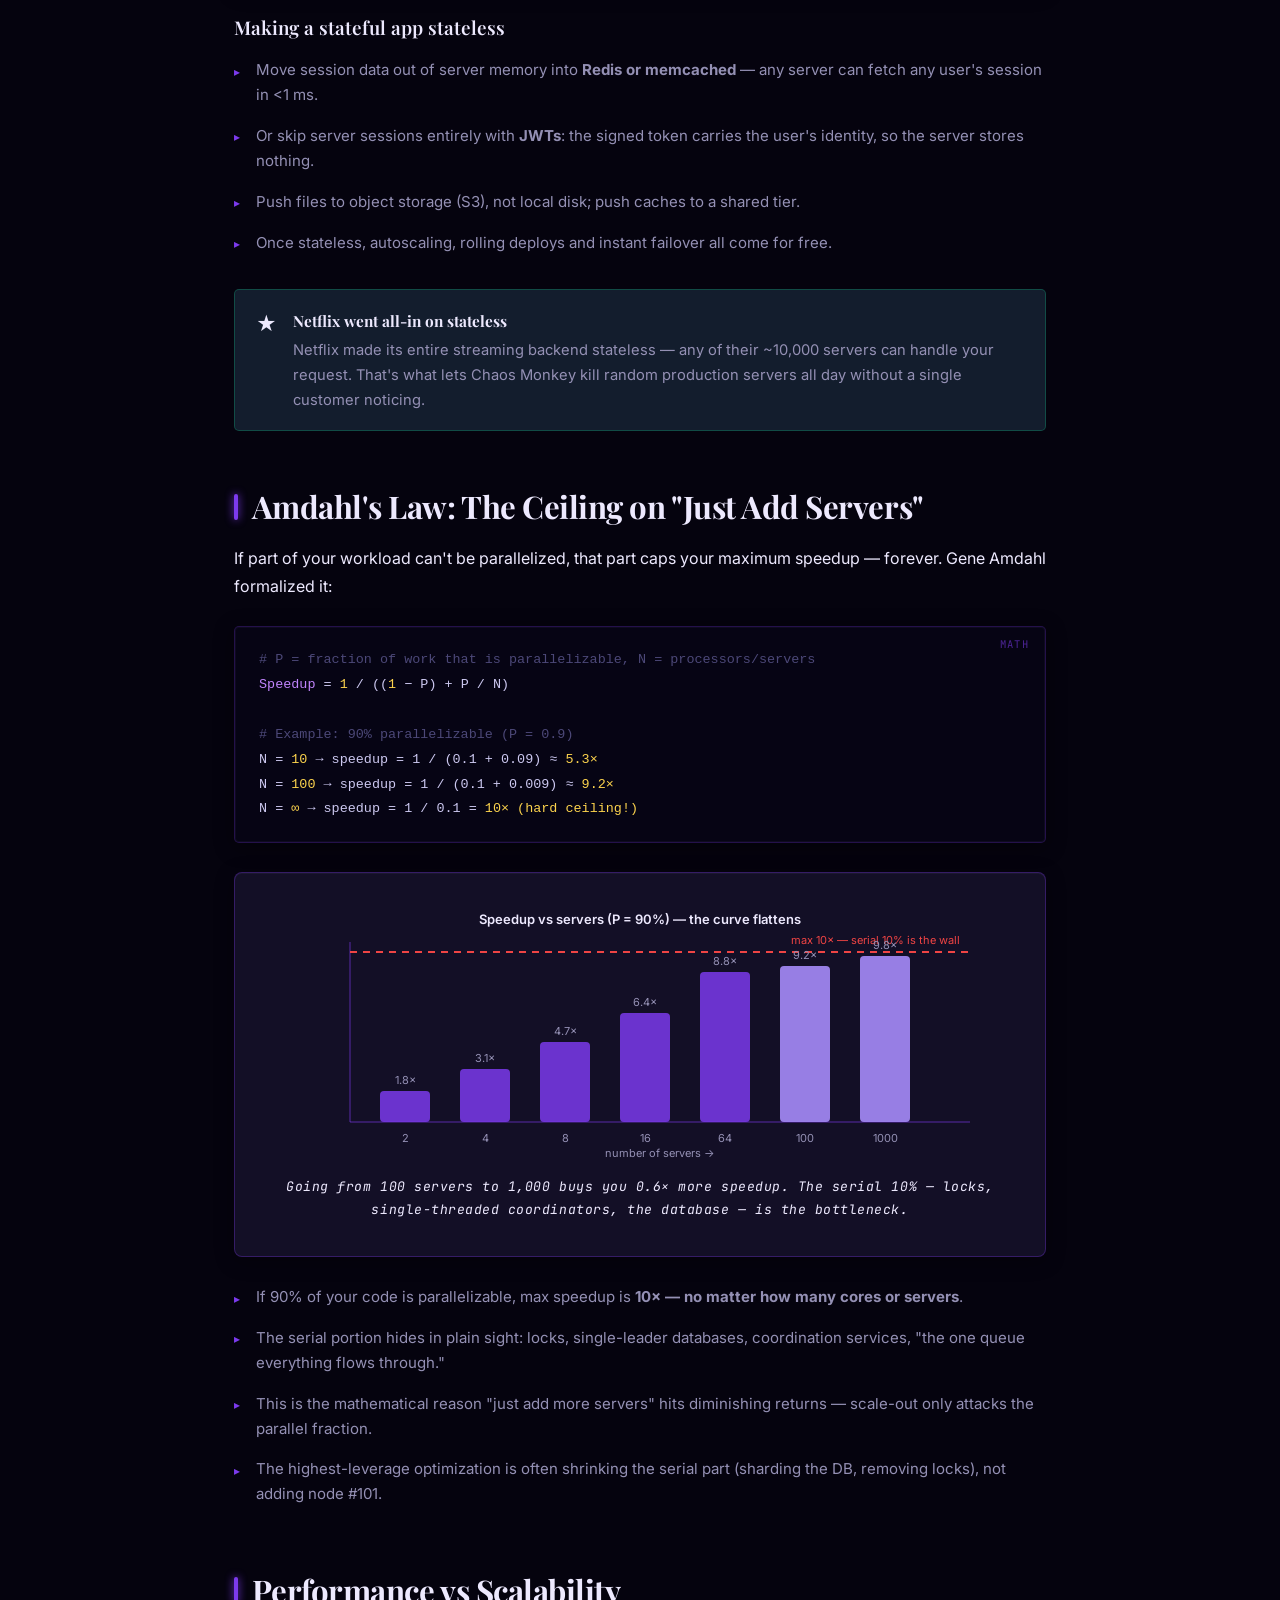
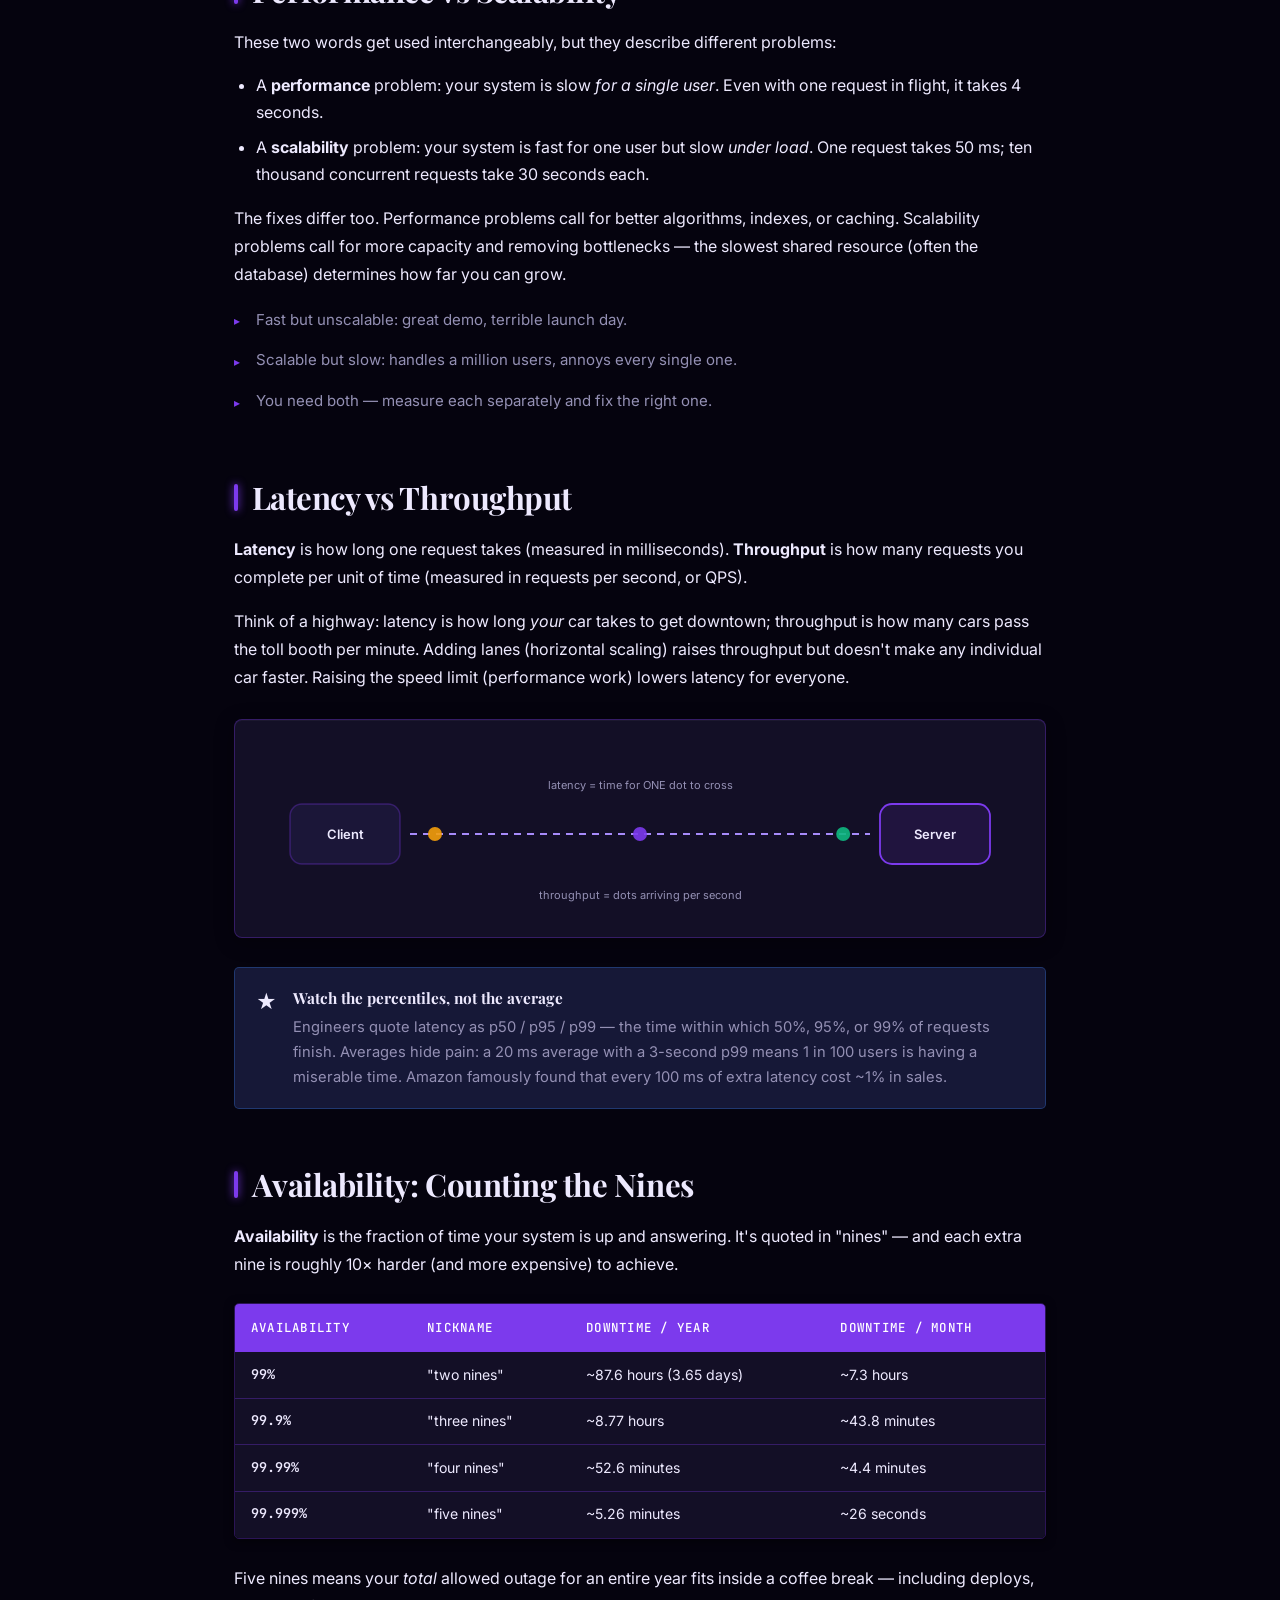
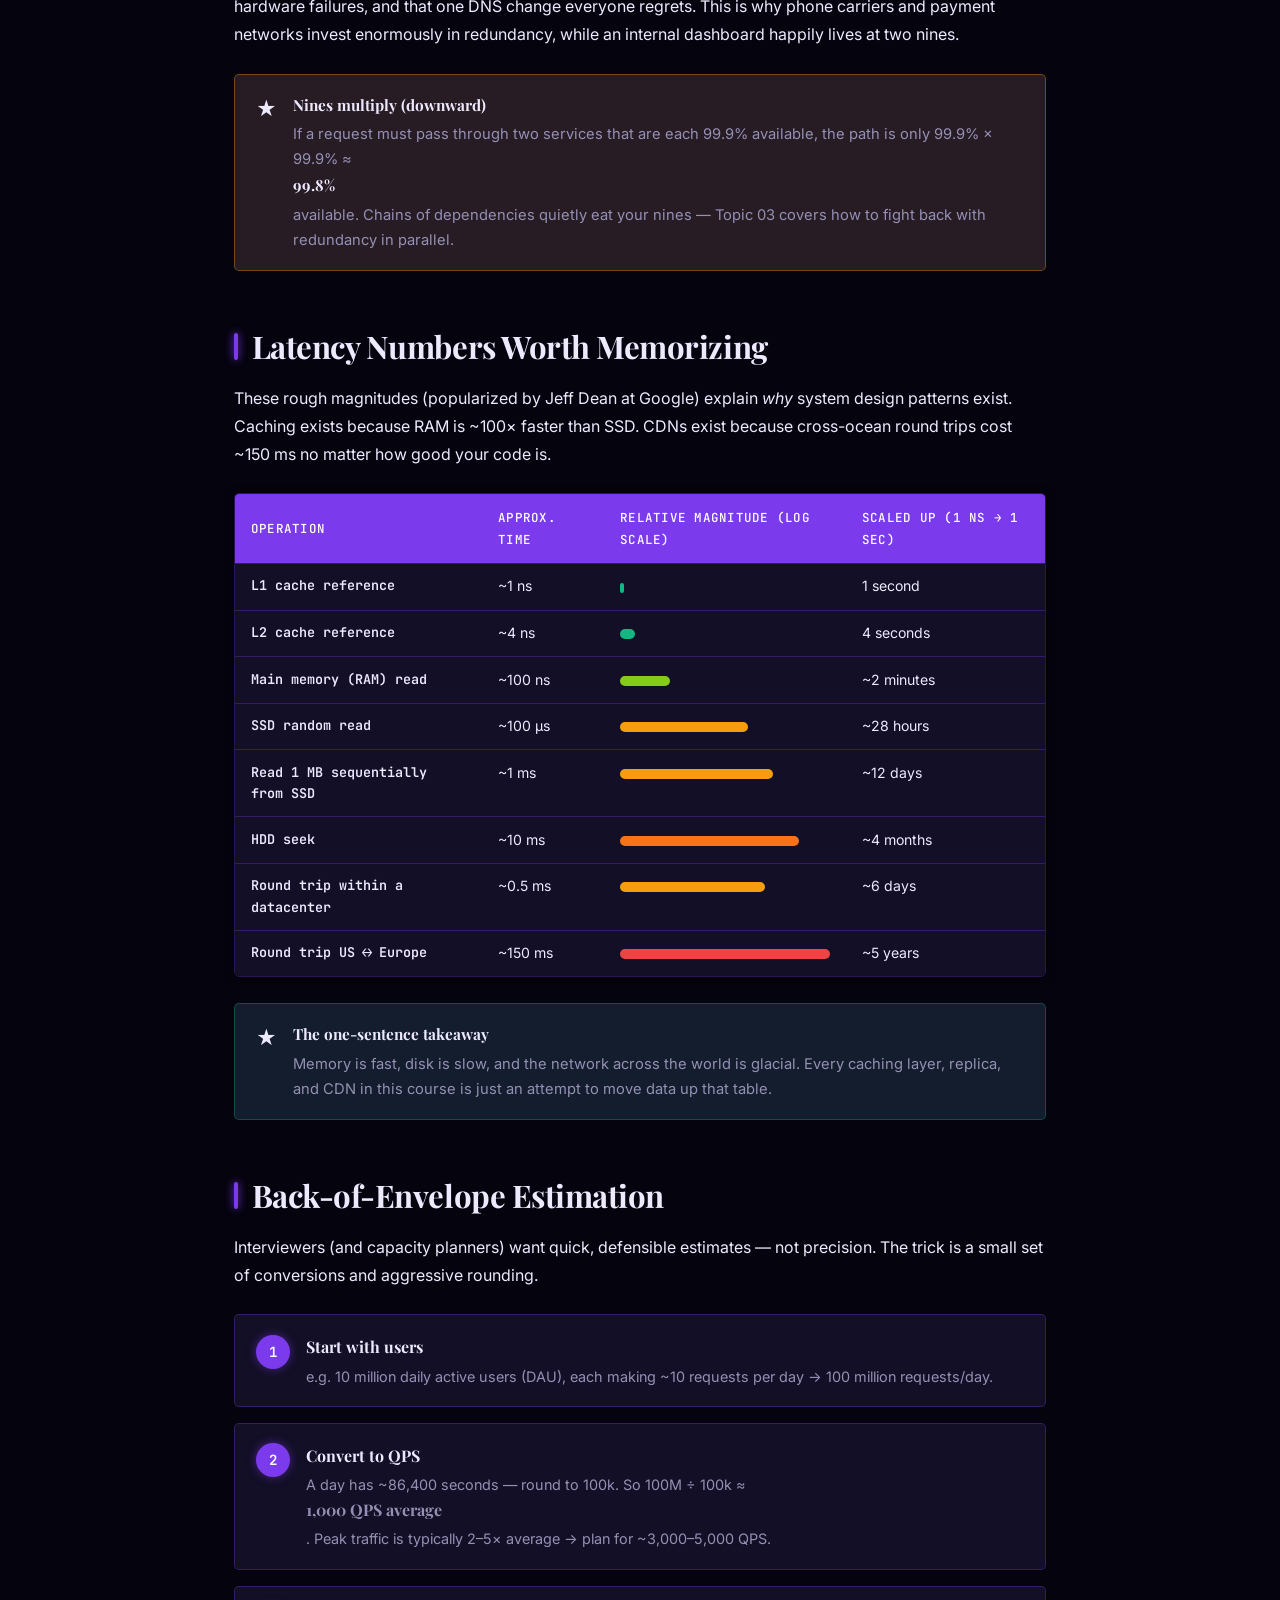
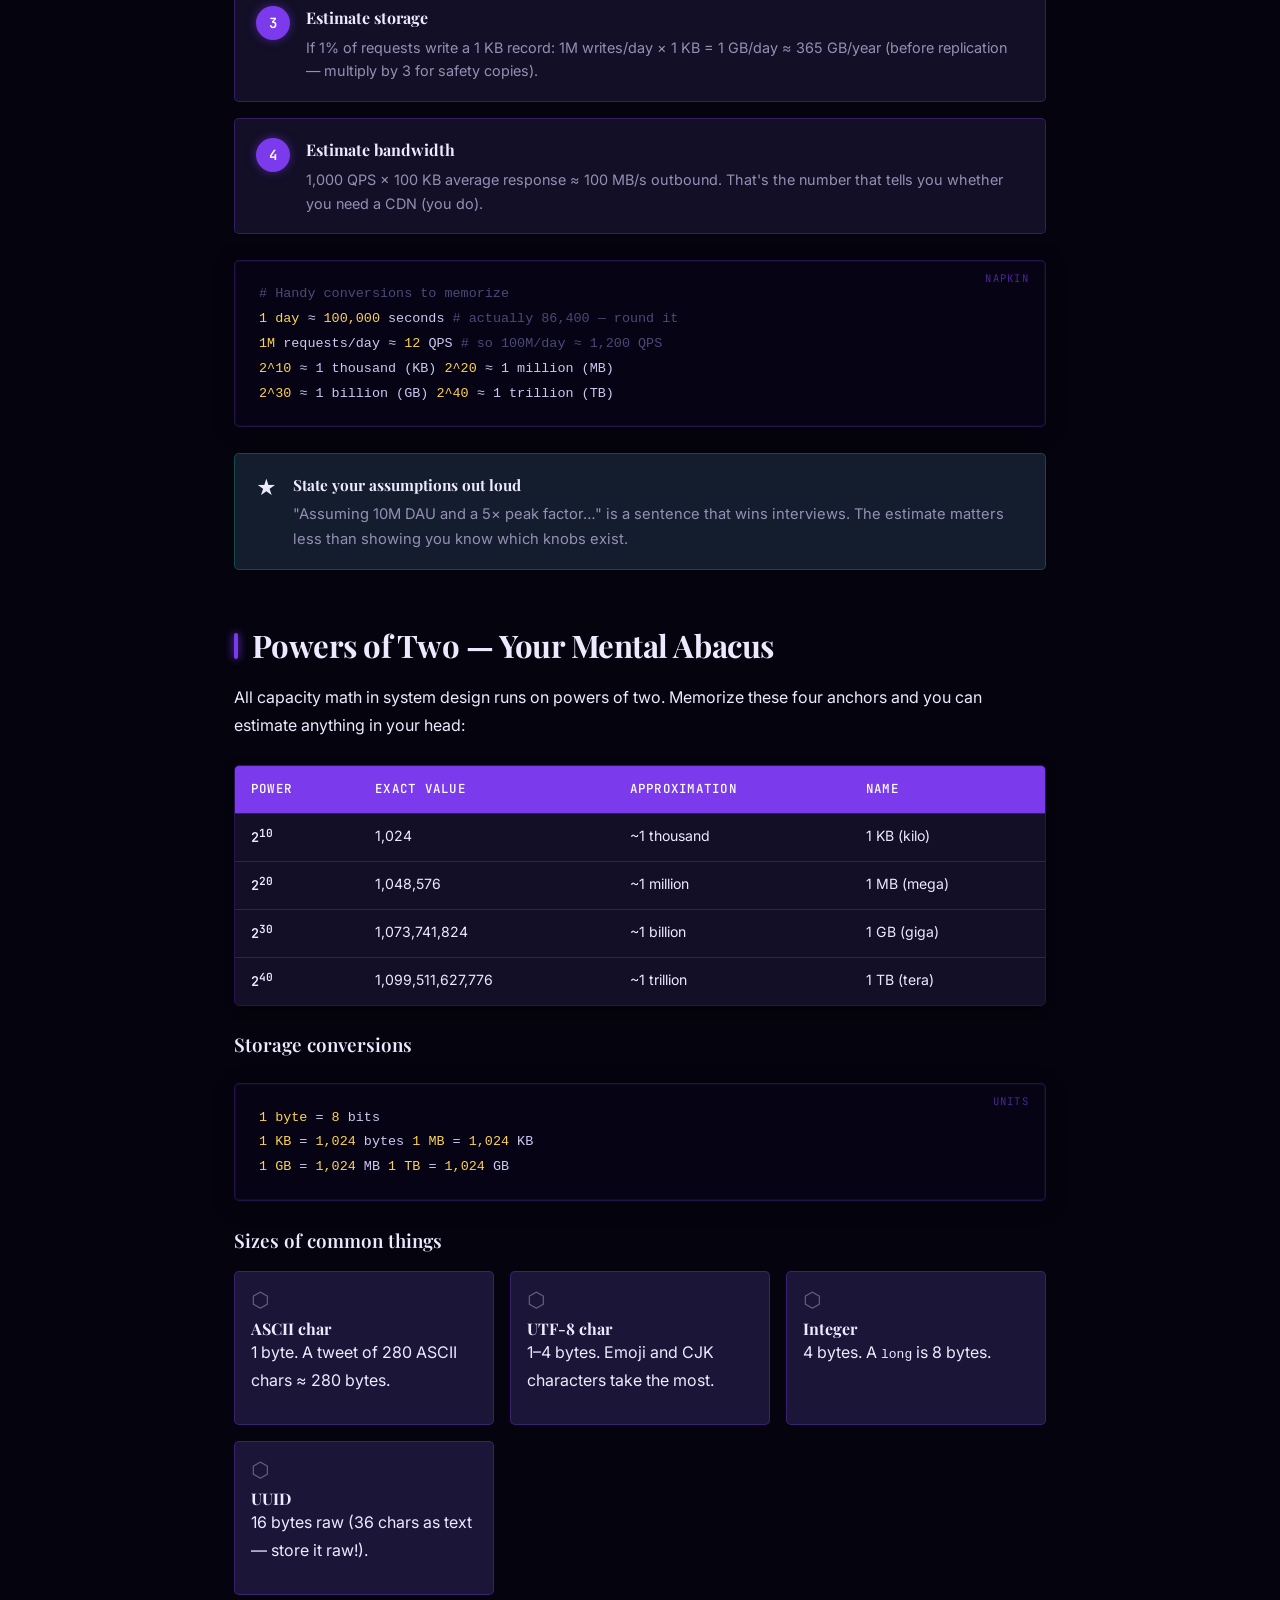
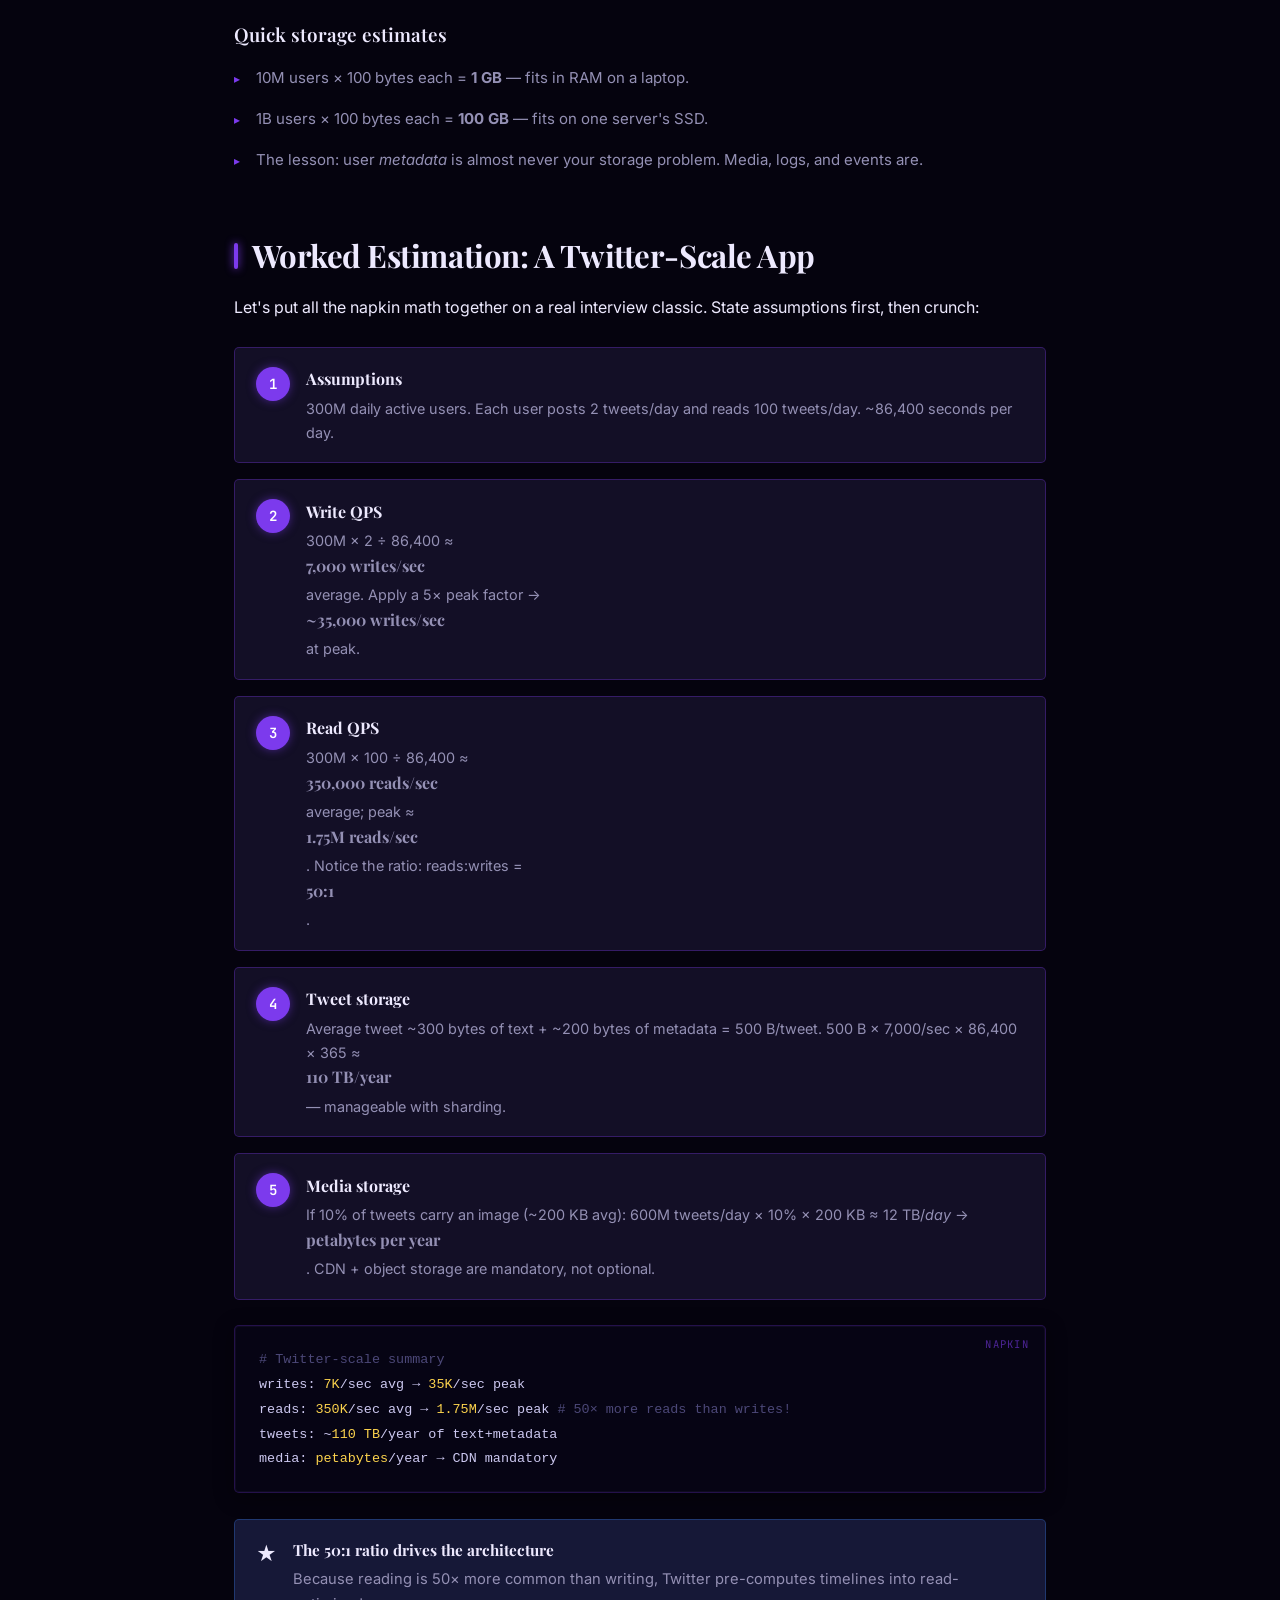
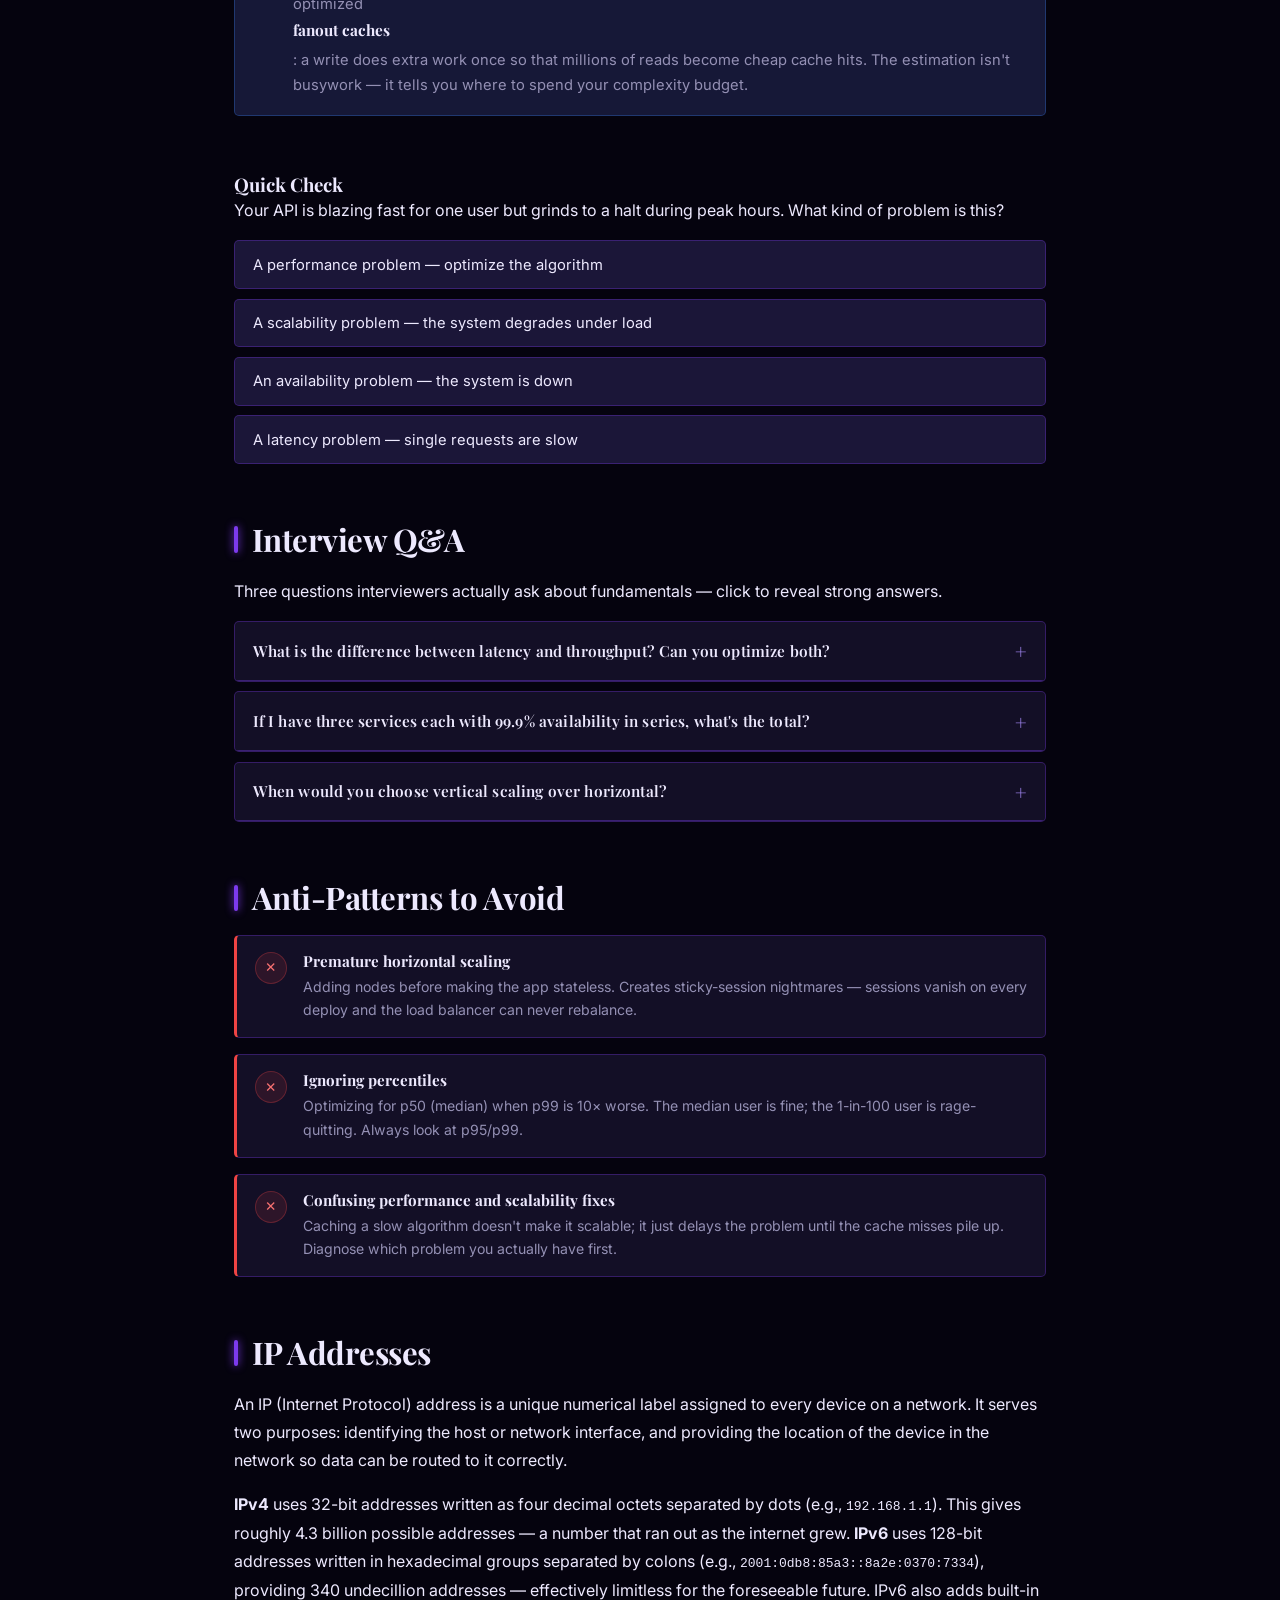
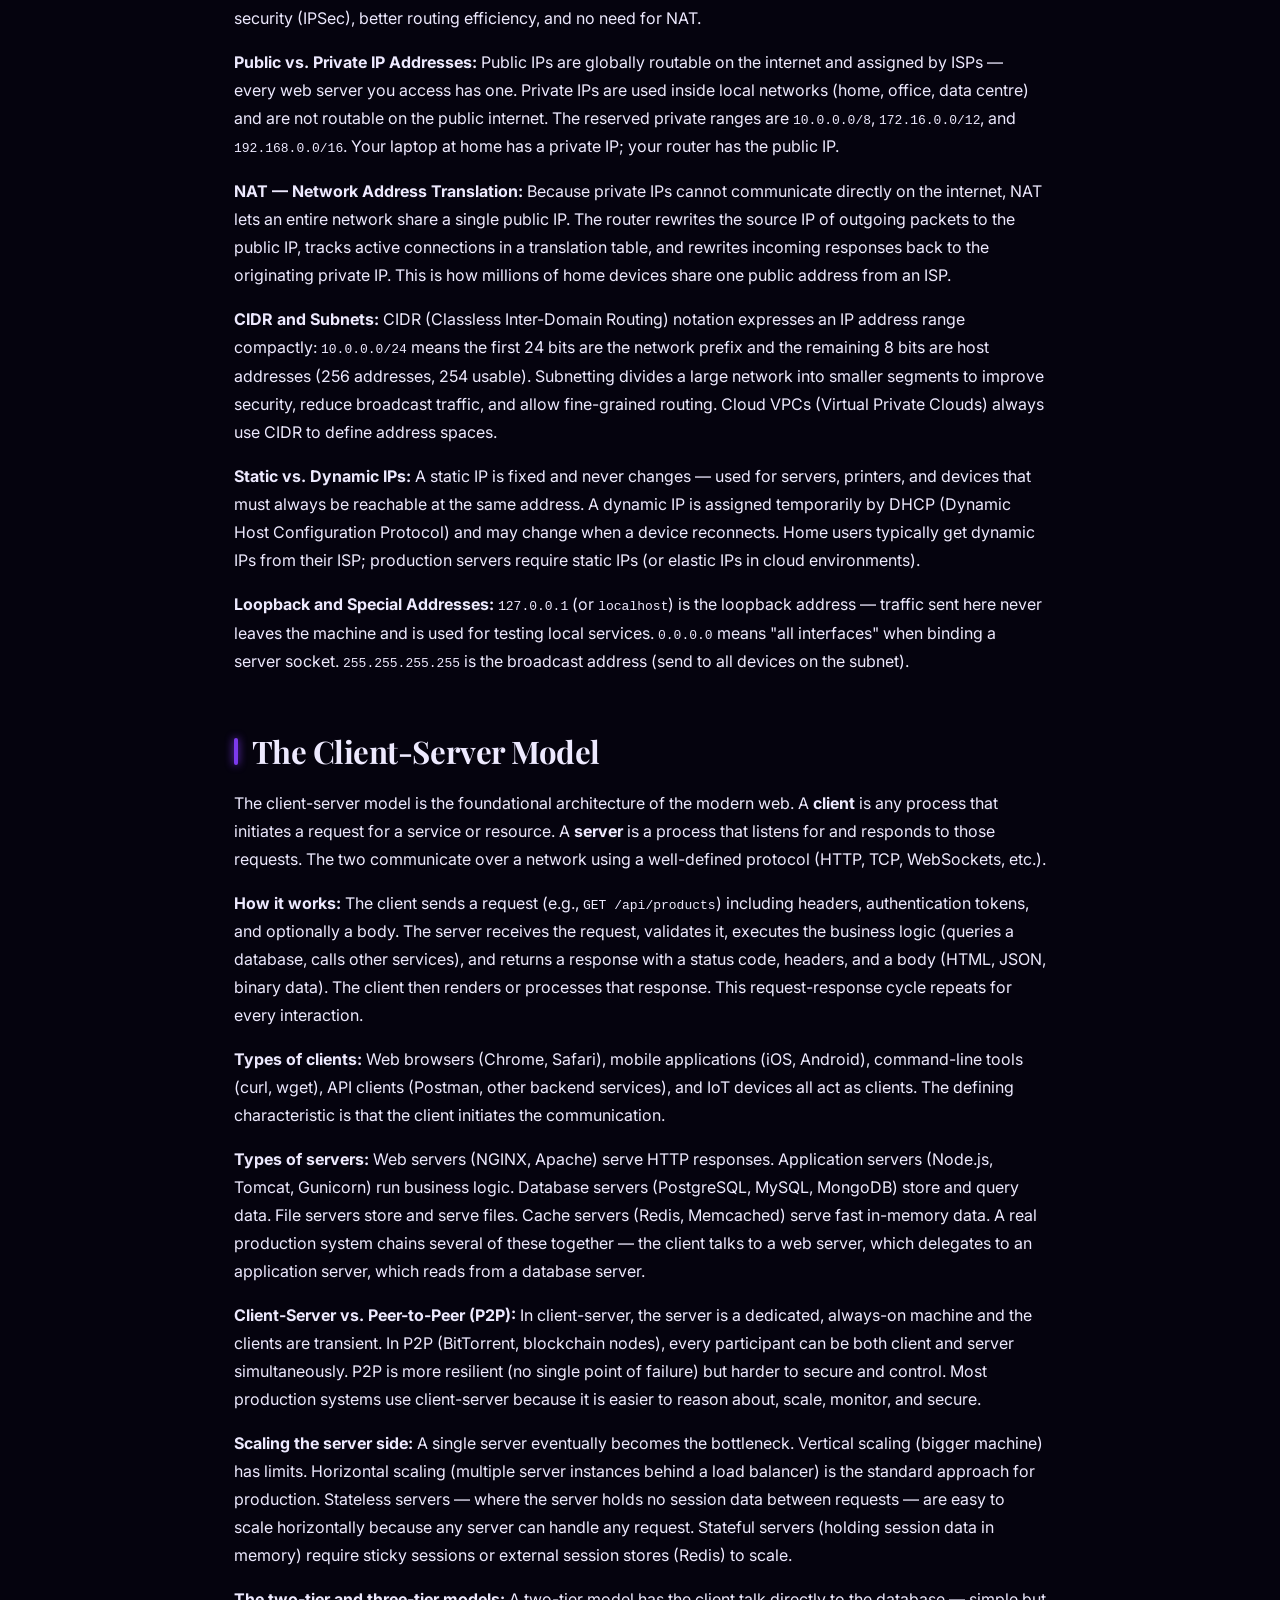
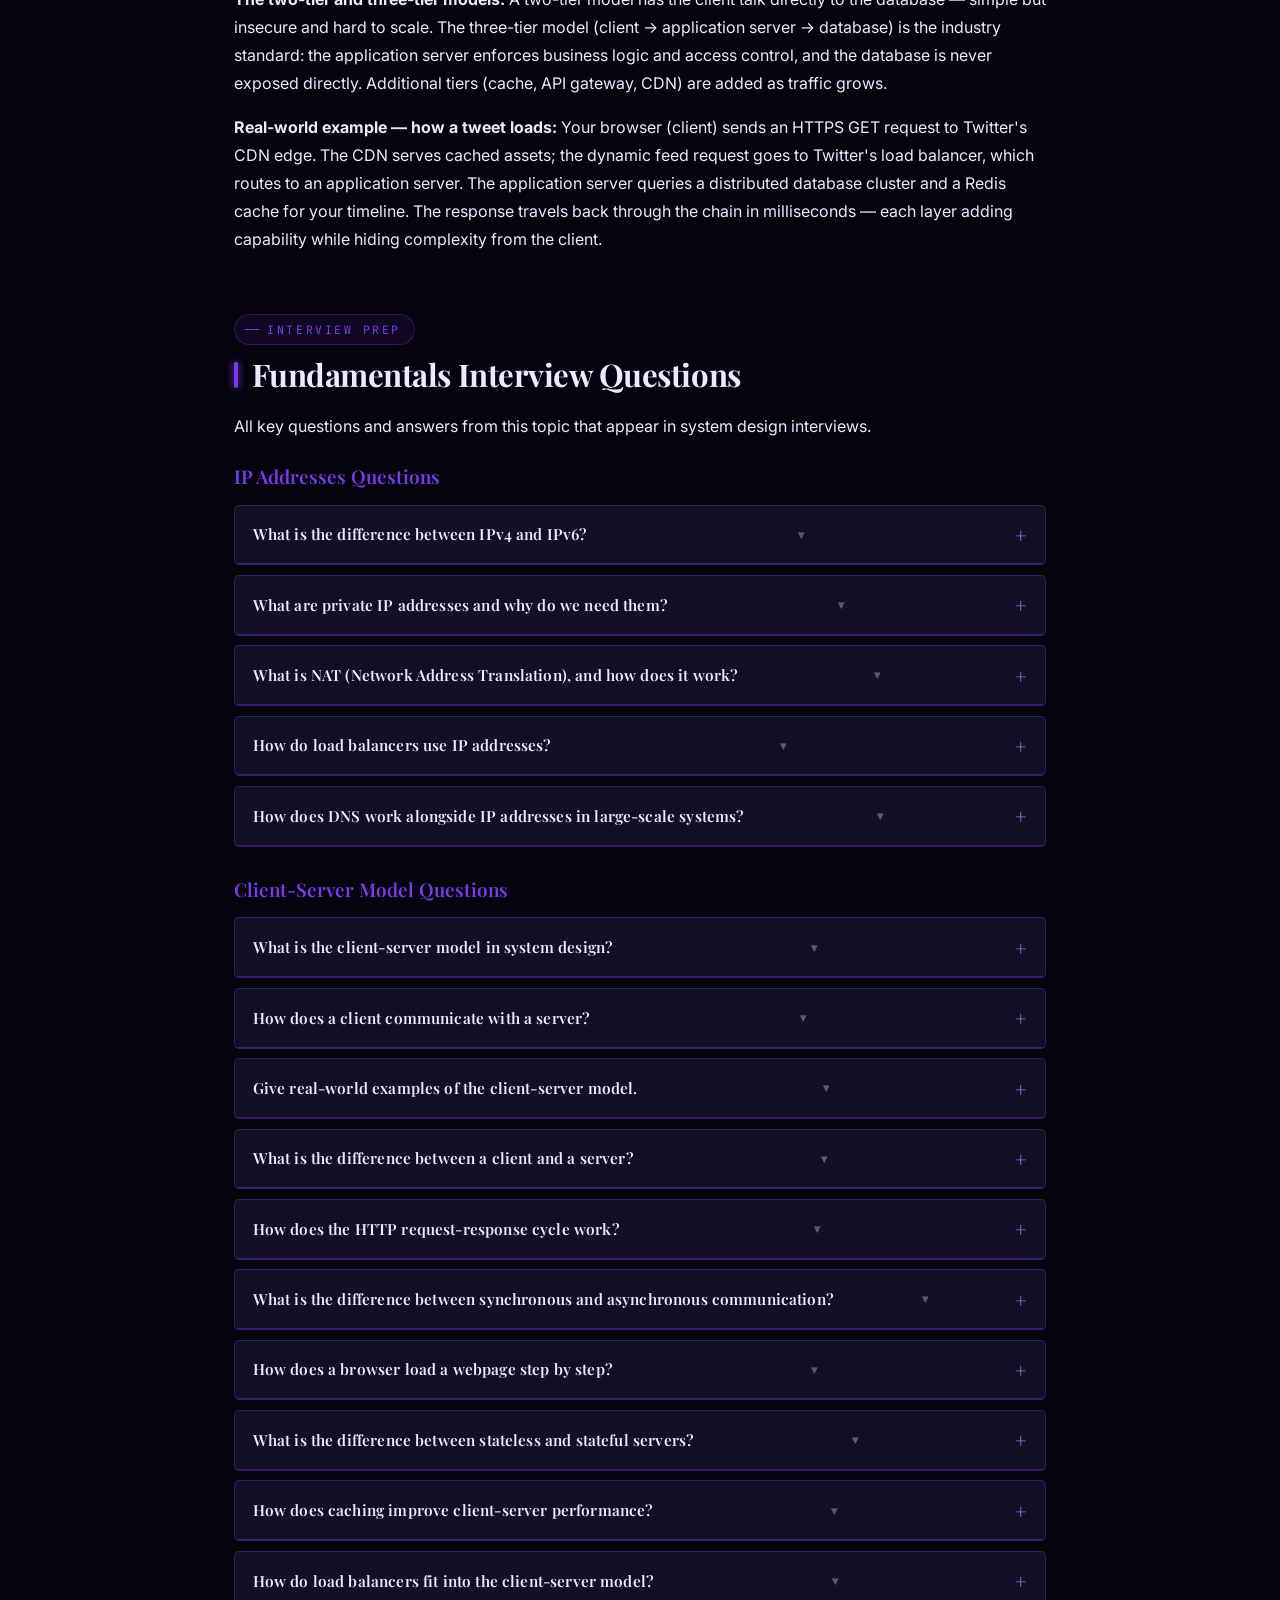
==== commit 6603f876: "feat: add IP Addresses, Client-Server Model, and API Gateway content sections Added comprehensive co" ====
--- a/topics/01-fundamentals.html
+++ b/topics/01-fundamentals.html
@@ -479,6 +479,44 @@
  </div>
  </section>
 
+ <!-- ============ IP ADDRESSES CONTENT ============ -->
+ <section class="section-block reveal">
+  <h2>IP Addresses</h2>
+  <p>An IP (Internet Protocol) address is a unique numerical label assigned to every device on a network. It serves two purposes: identifying the host or network interface, and providing the location of the device in the network so data can be routed to it correctly.</p>
+
+  <p><strong>IPv4</strong> uses 32-bit addresses written as four decimal octets separated by dots (e.g., <code>192.168.1.1</code>). This gives roughly 4.3 billion possible addresses — a number that ran out as the internet grew. <strong>IPv6</strong> uses 128-bit addresses written in hexadecimal groups separated by colons (e.g., <code>2001:0db8:85a3::8a2e:0370:7334</code>), providing 340 undecillion addresses — effectively limitless for the foreseeable future. IPv6 also adds built-in security (IPSec), better routing efficiency, and no need for NAT.</p>
+
+  <p><strong>Public vs. Private IP Addresses:</strong> Public IPs are globally routable on the internet and assigned by ISPs — every web server you access has one. Private IPs are used inside local networks (home, office, data centre) and are not routable on the public internet. The reserved private ranges are <code>10.0.0.0/8</code>, <code>172.16.0.0/12</code>, and <code>192.168.0.0/16</code>. Your laptop at home has a private IP; your router has the public IP.</p>
+
+  <p><strong>NAT — Network Address Translation:</strong> Because private IPs cannot communicate directly on the internet, NAT lets an entire network share a single public IP. The router rewrites the source IP of outgoing packets to the public IP, tracks active connections in a translation table, and rewrites incoming responses back to the originating private IP. This is how millions of home devices share one public address from an ISP.</p>
+
+  <p><strong>CIDR and Subnets:</strong> CIDR (Classless Inter-Domain Routing) notation expresses an IP address range compactly: <code>10.0.0.0/24</code> means the first 24 bits are the network prefix and the remaining 8 bits are host addresses (256 addresses, 254 usable). Subnetting divides a large network into smaller segments to improve security, reduce broadcast traffic, and allow fine-grained routing. Cloud VPCs (Virtual Private Clouds) always use CIDR to define address spaces.</p>
+
+  <p><strong>Static vs. Dynamic IPs:</strong> A static IP is fixed and never changes — used for servers, printers, and devices that must always be reachable at the same address. A dynamic IP is assigned temporarily by DHCP (Dynamic Host Configuration Protocol) and may change when a device reconnects. Home users typically get dynamic IPs from their ISP; production servers require static IPs (or elastic IPs in cloud environments).</p>
+
+  <p><strong>Loopback and Special Addresses:</strong> <code>127.0.0.1</code> (or <code>localhost</code>) is the loopback address — traffic sent here never leaves the machine and is used for testing local services. <code>0.0.0.0</code> means "all interfaces" when binding a server socket. <code>255.255.255.255</code> is the broadcast address (send to all devices on the subnet).</p>
+ </section>
+
+ <!-- ============ CLIENT-SERVER MODEL CONTENT ============ -->
+ <section class="section-block reveal">
+  <h2>The Client-Server Model</h2>
+  <p>The client-server model is the foundational architecture of the modern web. A <strong>client</strong> is any process that initiates a request for a service or resource. A <strong>server</strong> is a process that listens for and responds to those requests. The two communicate over a network using a well-defined protocol (HTTP, TCP, WebSockets, etc.).</p>
+
+  <p><strong>How it works:</strong> The client sends a request (e.g., <code>GET /api/products</code>) including headers, authentication tokens, and optionally a body. The server receives the request, validates it, executes the business logic (queries a database, calls other services), and returns a response with a status code, headers, and a body (HTML, JSON, binary data). The client then renders or processes that response. This request-response cycle repeats for every interaction.</p>
+
+  <p><strong>Types of clients:</strong> Web browsers (Chrome, Safari), mobile applications (iOS, Android), command-line tools (curl, wget), API clients (Postman, other backend services), and IoT devices all act as clients. The defining characteristic is that the client initiates the communication.</p>
+
+  <p><strong>Types of servers:</strong> Web servers (NGINX, Apache) serve HTTP responses. Application servers (Node.js, Tomcat, Gunicorn) run business logic. Database servers (PostgreSQL, MySQL, MongoDB) store and query data. File servers store and serve files. Cache servers (Redis, Memcached) serve fast in-memory data. A real production system chains several of these together — the client talks to a web server, which delegates to an application server, which reads from a database server.</p>
+
+  <p><strong>Client-Server vs. Peer-to-Peer (P2P):</strong> In client-server, the server is a dedicated, always-on machine and the clients are transient. In P2P (BitTorrent, blockchain nodes), every participant can be both client and server simultaneously. P2P is more resilient (no single point of failure) but harder to secure and control. Most production systems use client-server because it is easier to reason about, scale, monitor, and secure.</p>
+
+  <p><strong>Scaling the server side:</strong> A single server eventually becomes the bottleneck. Vertical scaling (bigger machine) has limits. Horizontal scaling (multiple server instances behind a load balancer) is the standard approach for production. Stateless servers — where the server holds no session data between requests — are easy to scale horizontally because any server can handle any request. Stateful servers (holding session data in memory) require sticky sessions or external session stores (Redis) to scale.</p>
+
+  <p><strong>The two-tier and three-tier models:</strong> A two-tier model has the client talk directly to the database — simple but insecure and hard to scale. The three-tier model (client → application server → database) is the industry standard: the application server enforces business logic and access control, and the database is never exposed directly. Additional tiers (cache, API gateway, CDN) are added as traffic grows.</p>
+
+  <p><strong>Real-world example — how a tweet loads:</strong> Your browser (client) sends an HTTPS GET request to Twitter's CDN edge. The CDN serves cached assets; the dynamic feed request goes to Twitter's load balancer, which routes to an application server. The application server queries a distributed database cluster and a Redis cache for your timeline. The response travels back through the chain in milliseconds — each layer adding capability while hiding complexity from the client.</p>
+ </section>
+
  <!-- ============ INTERVIEW QUESTIONS ============ -->
  <section class="section-block reveal">
  <div class="section-badge">Interview Prep</div>
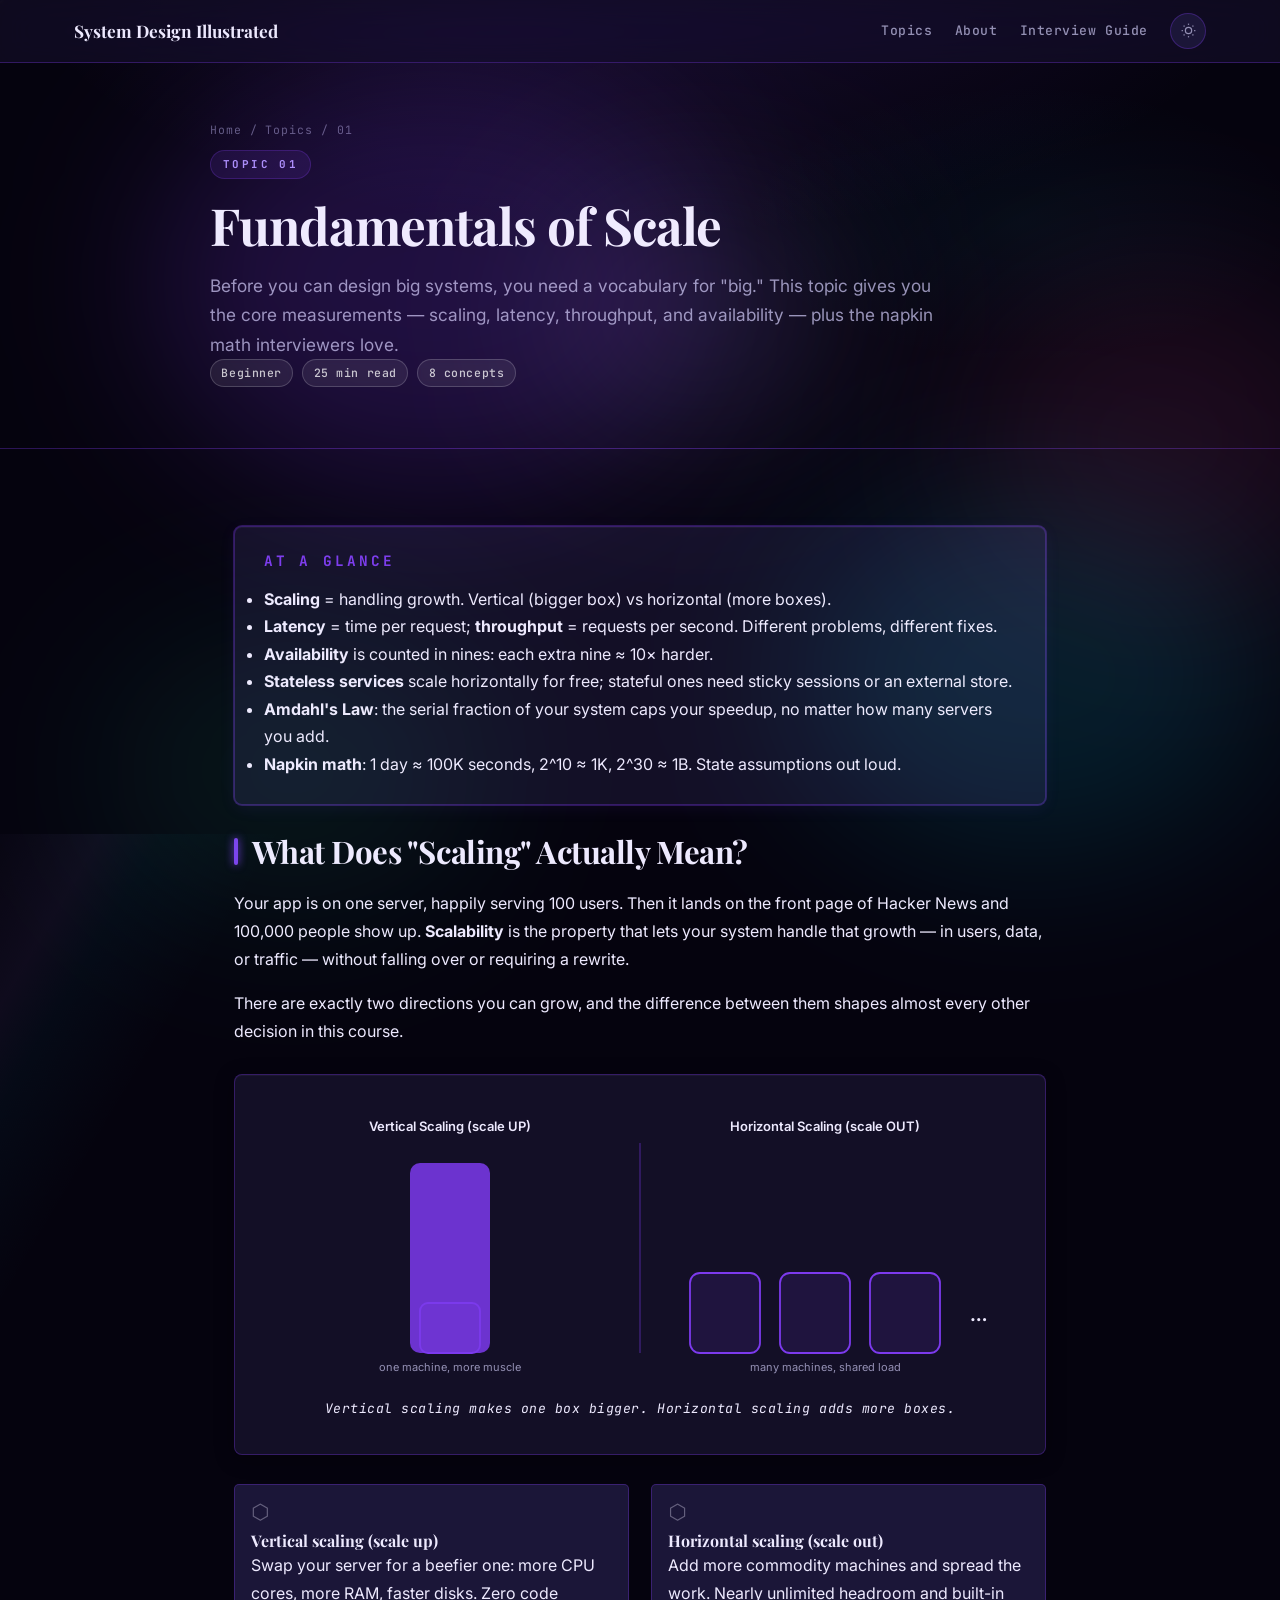
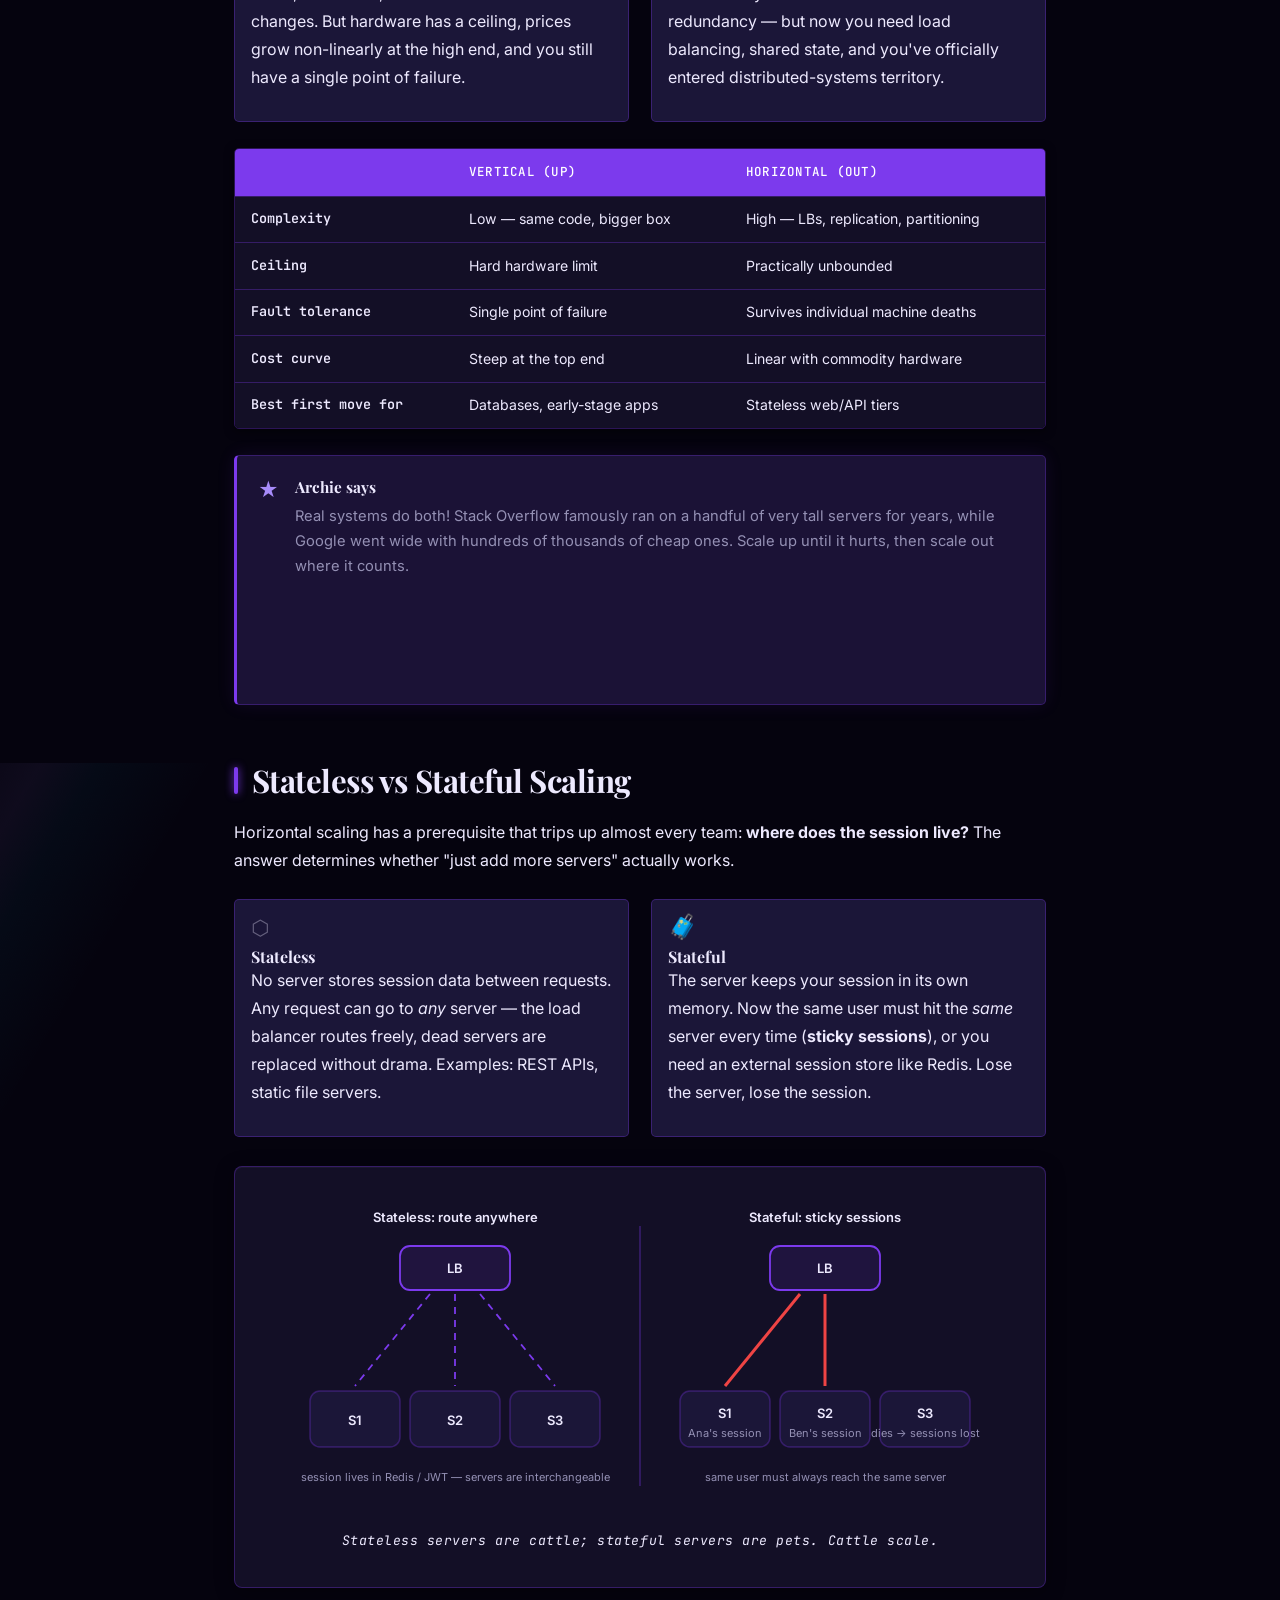
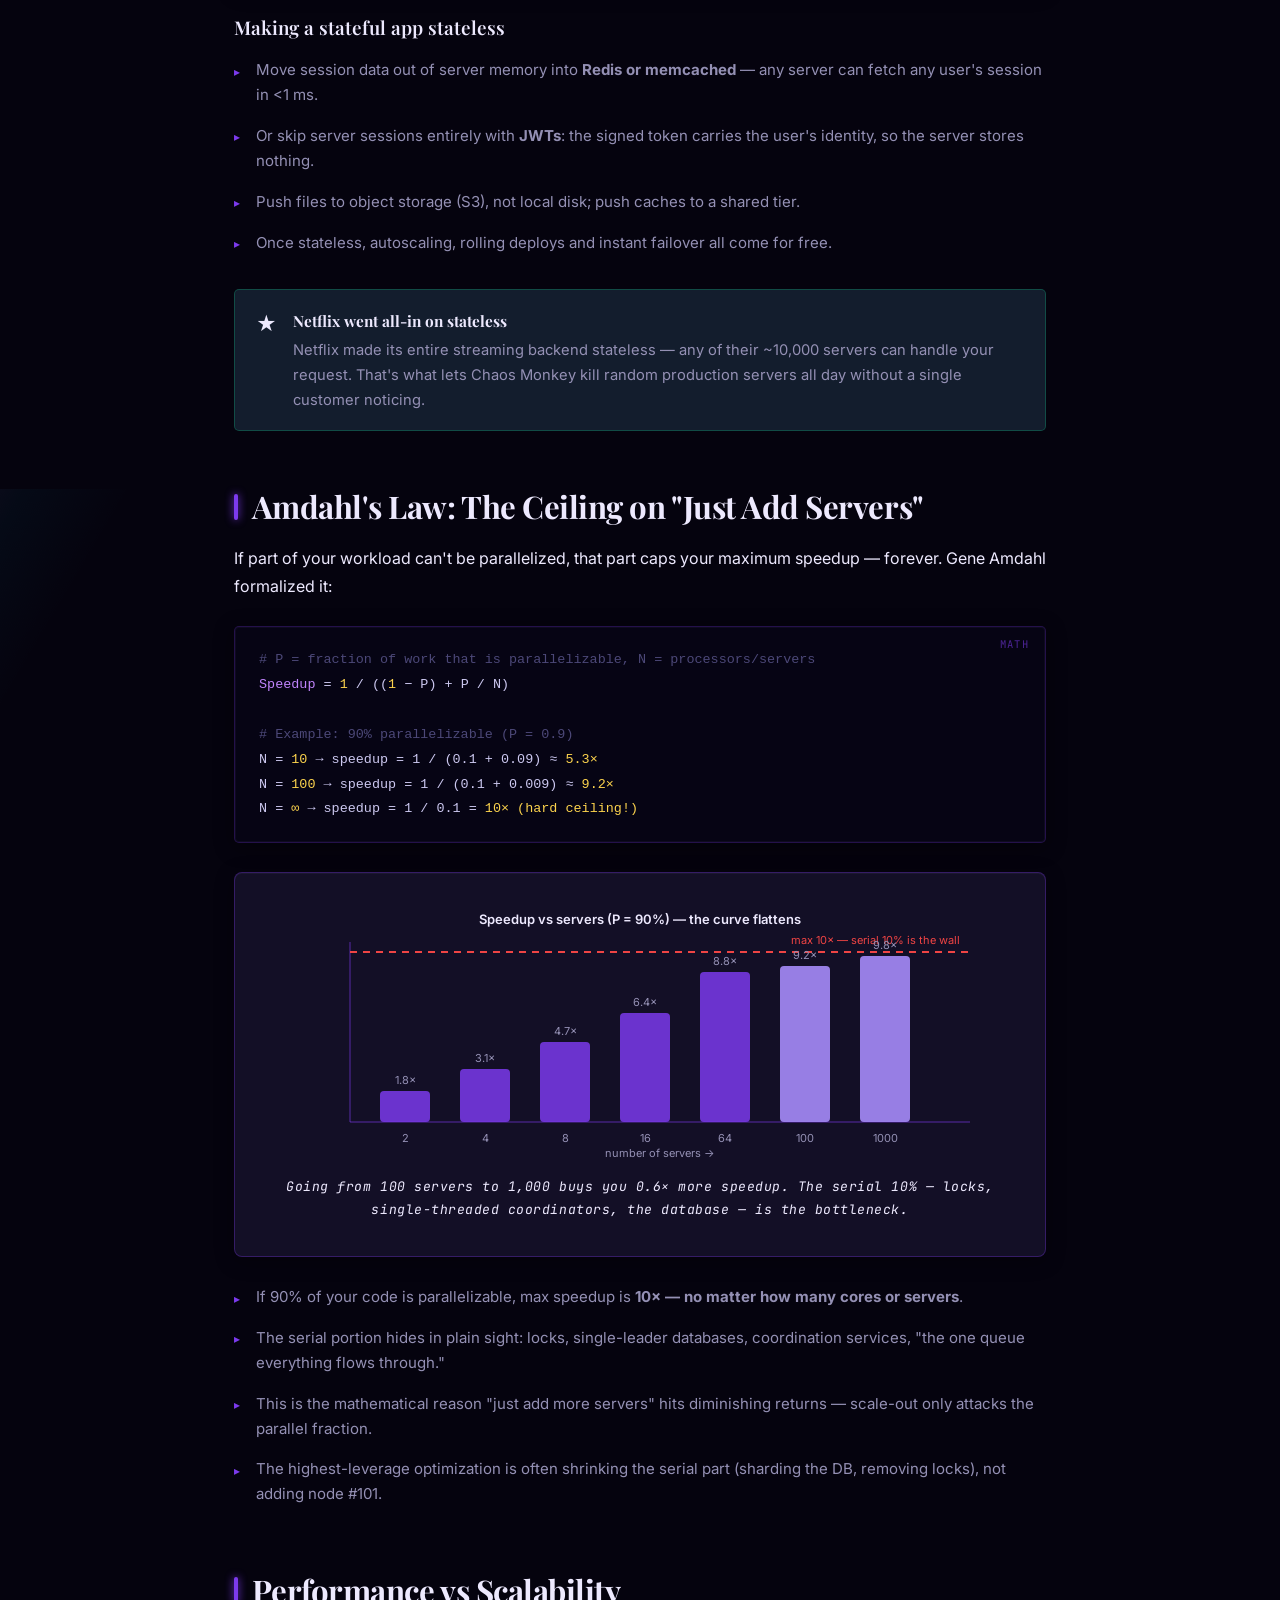
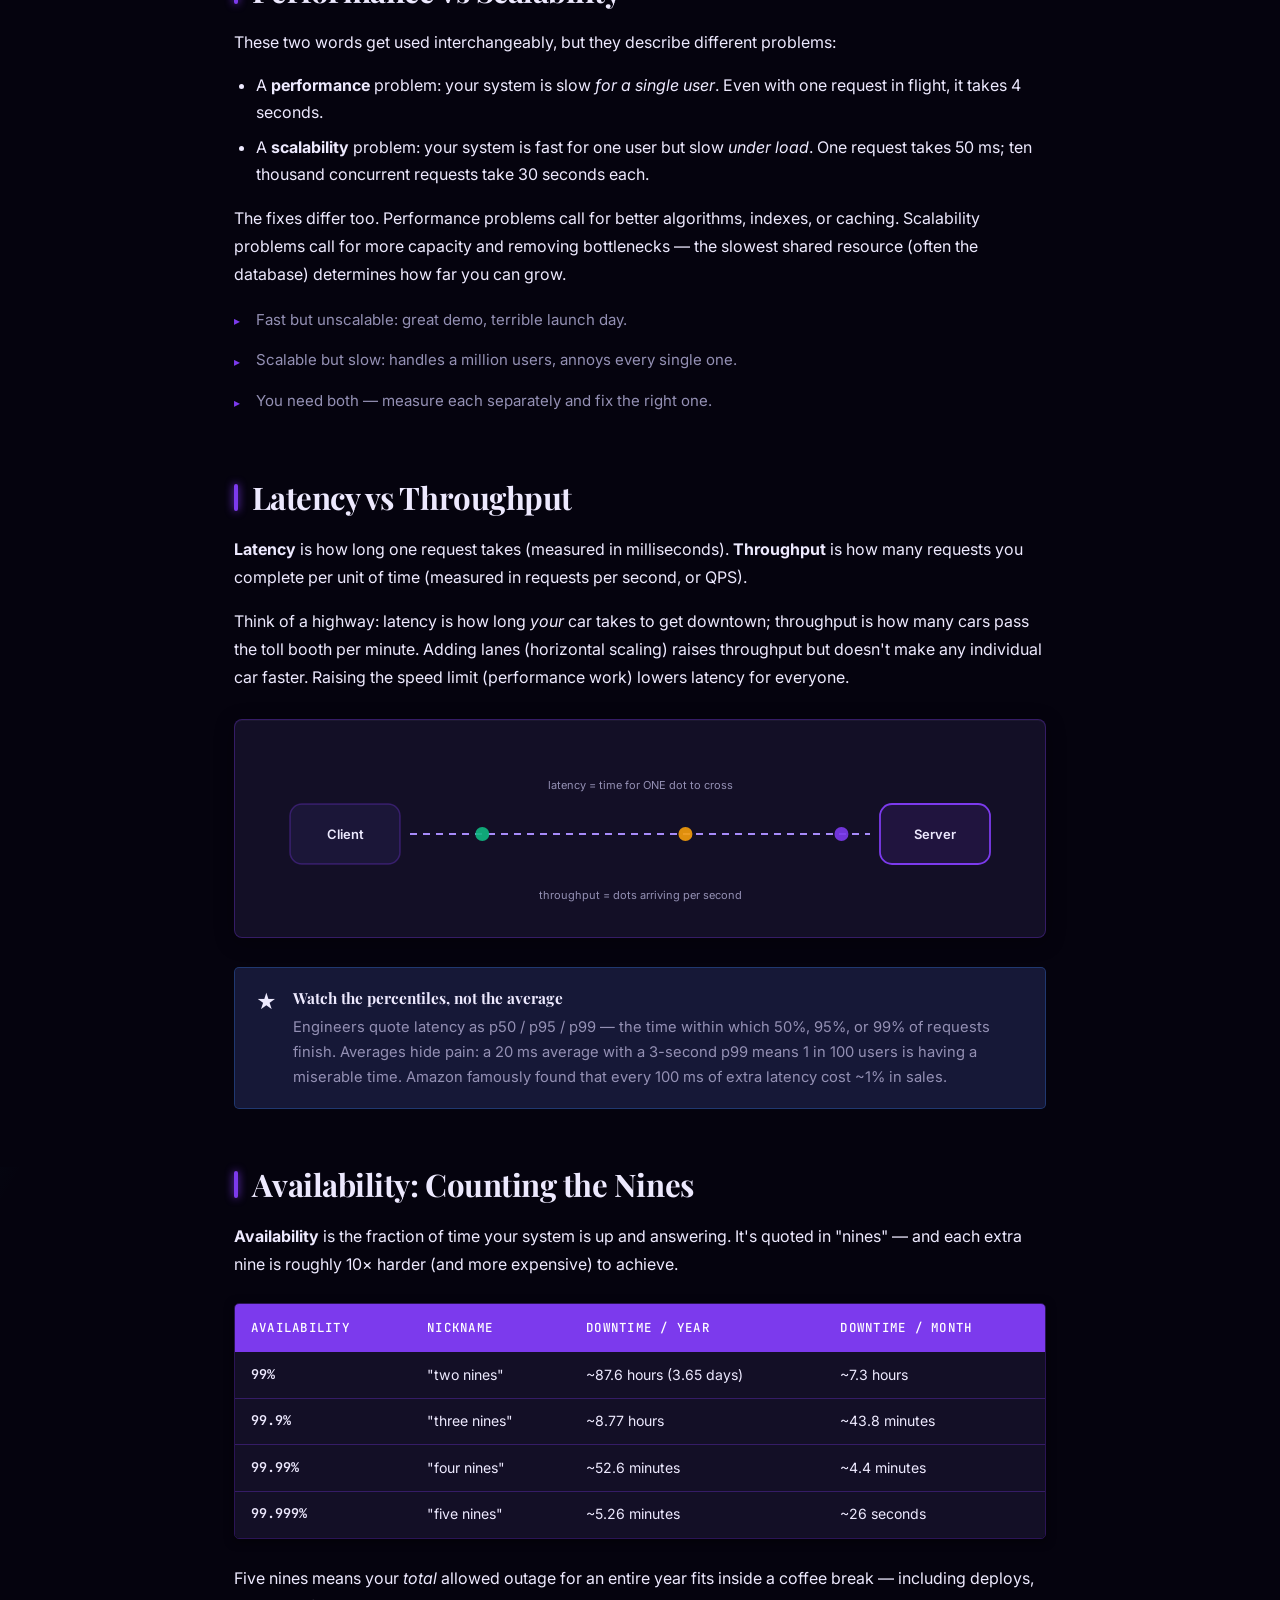
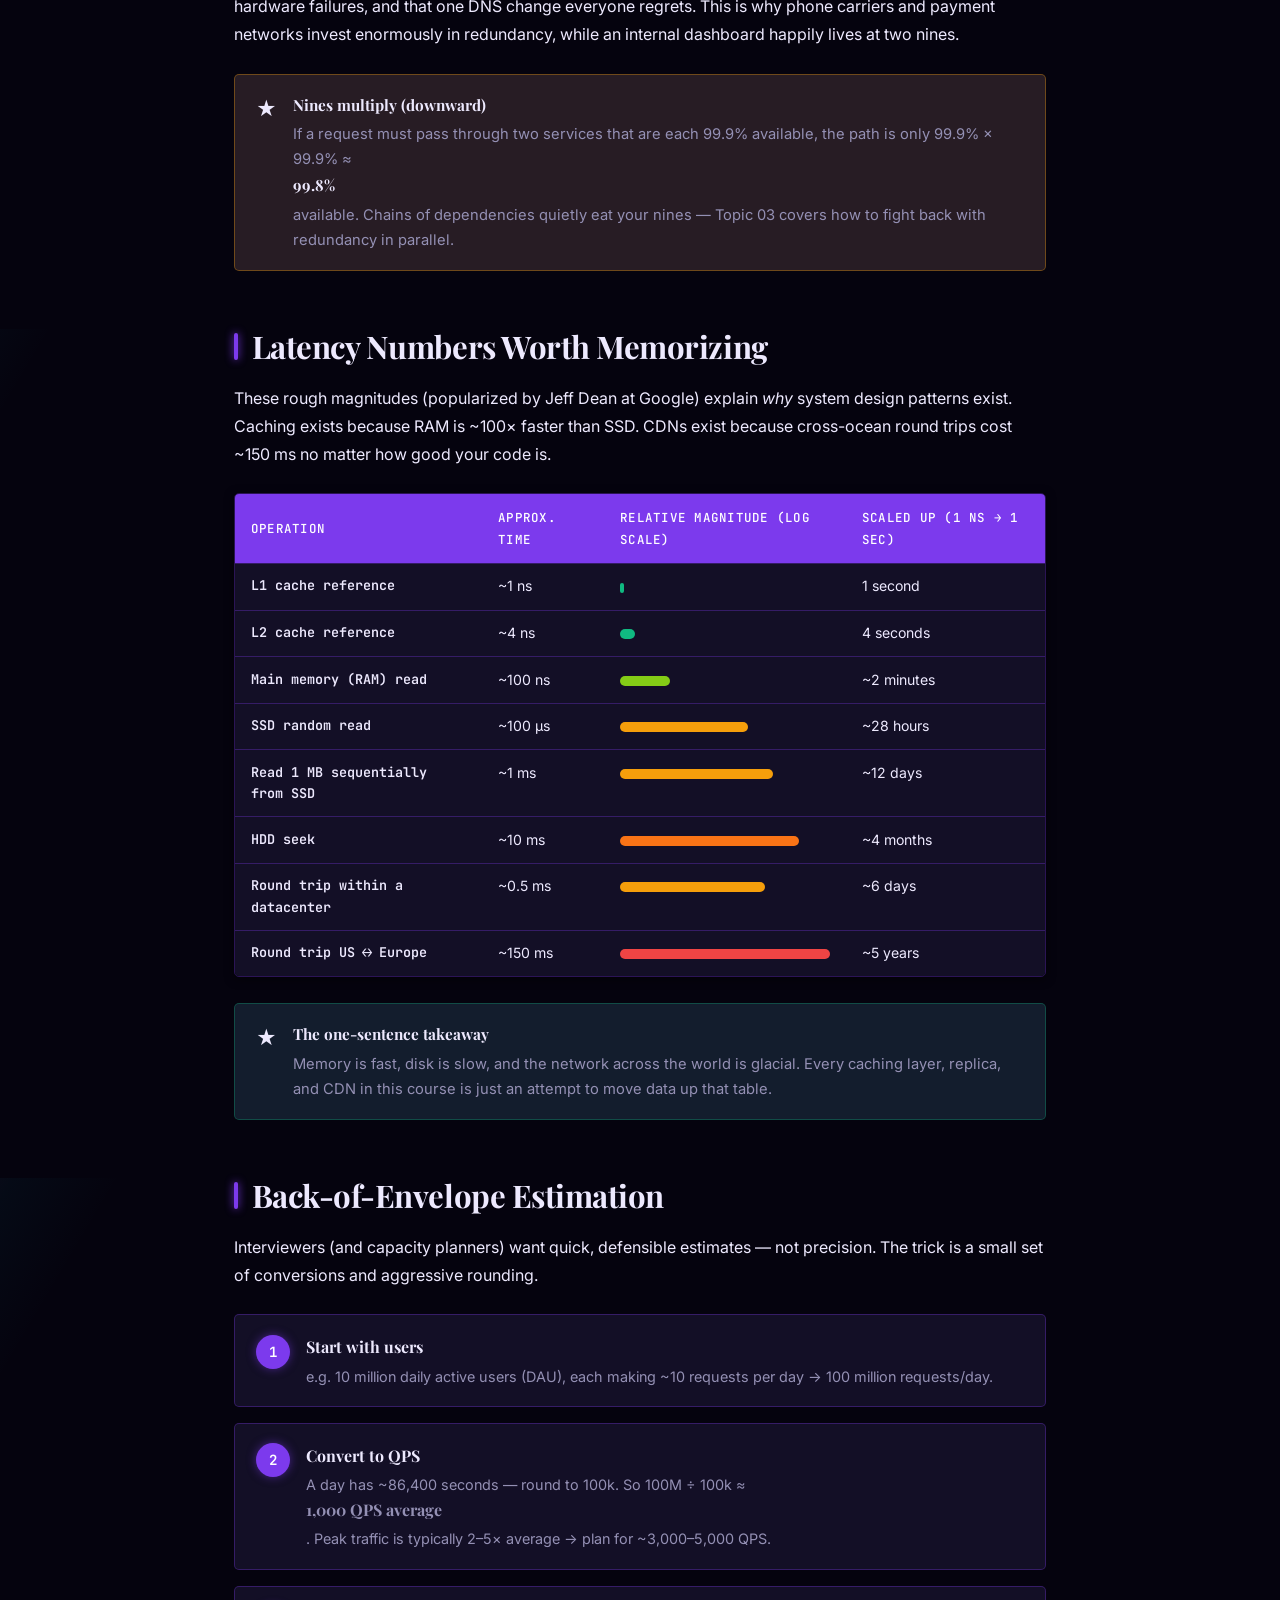
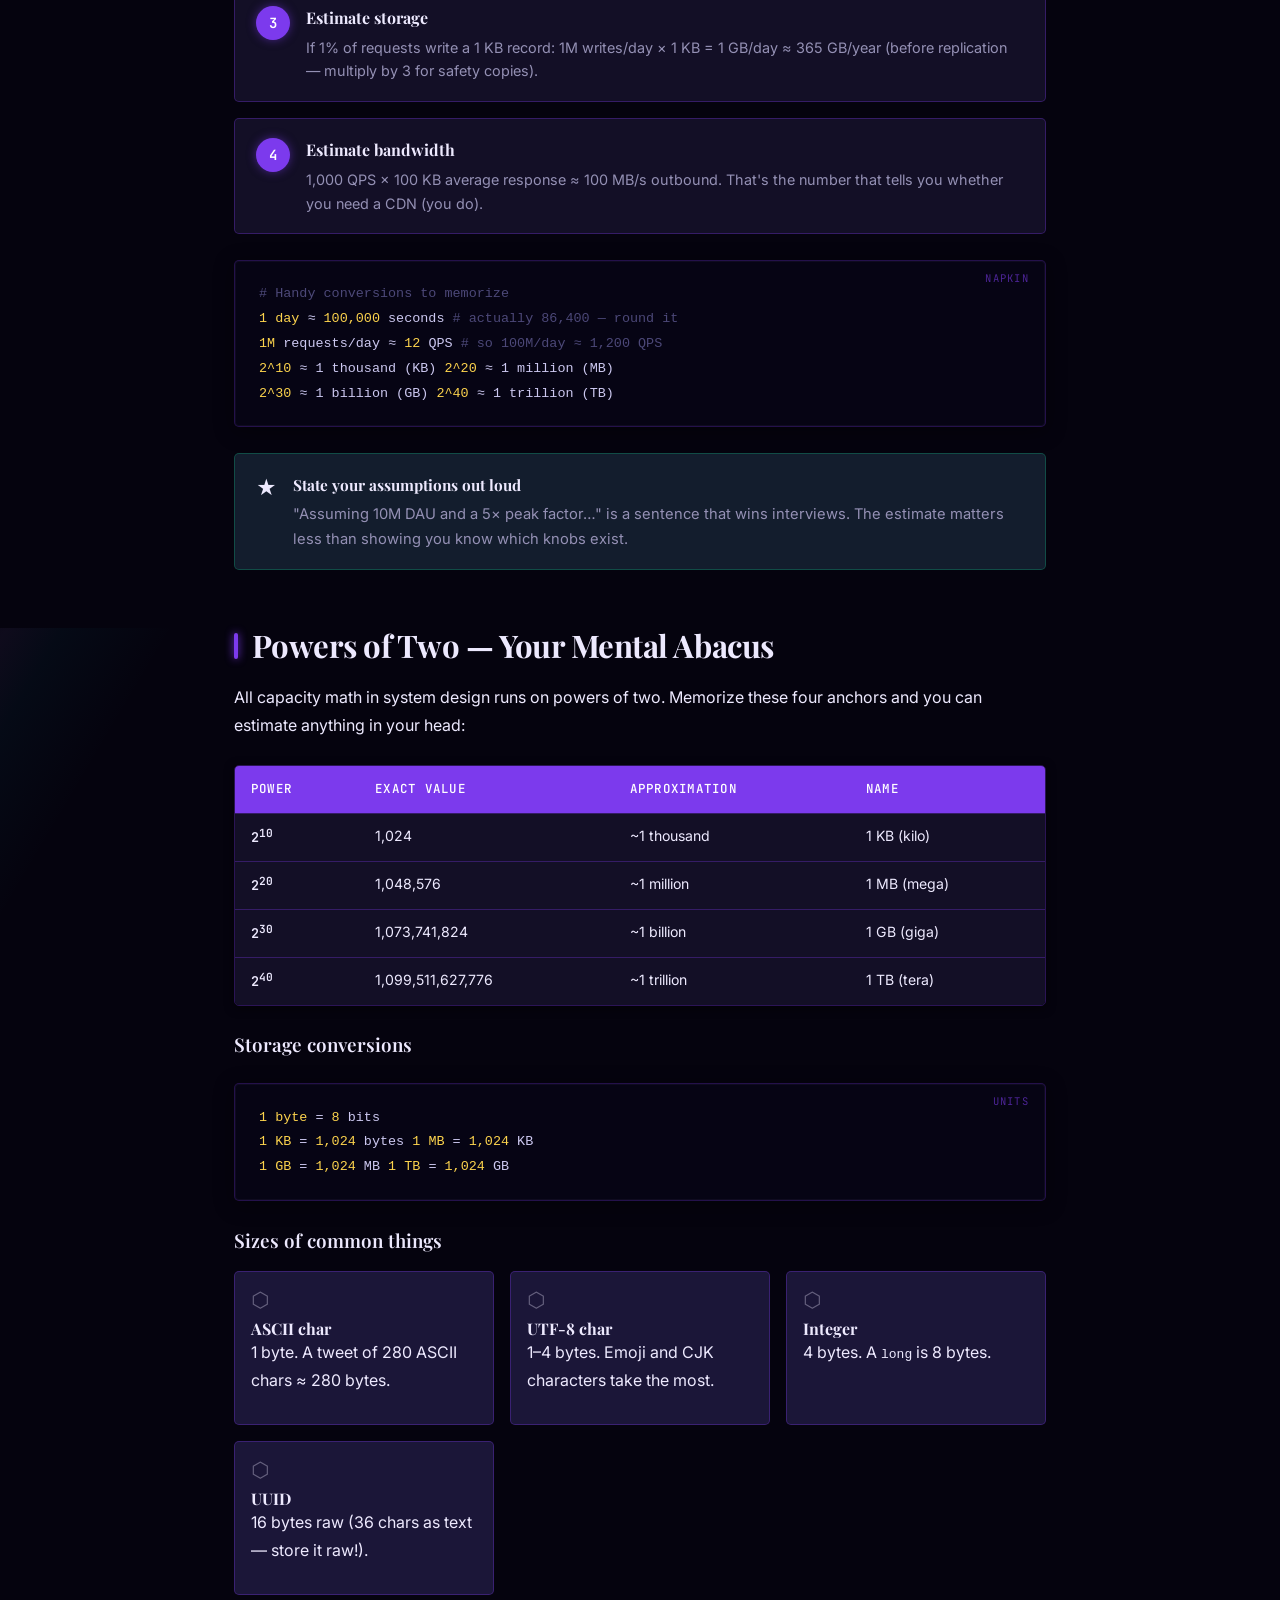
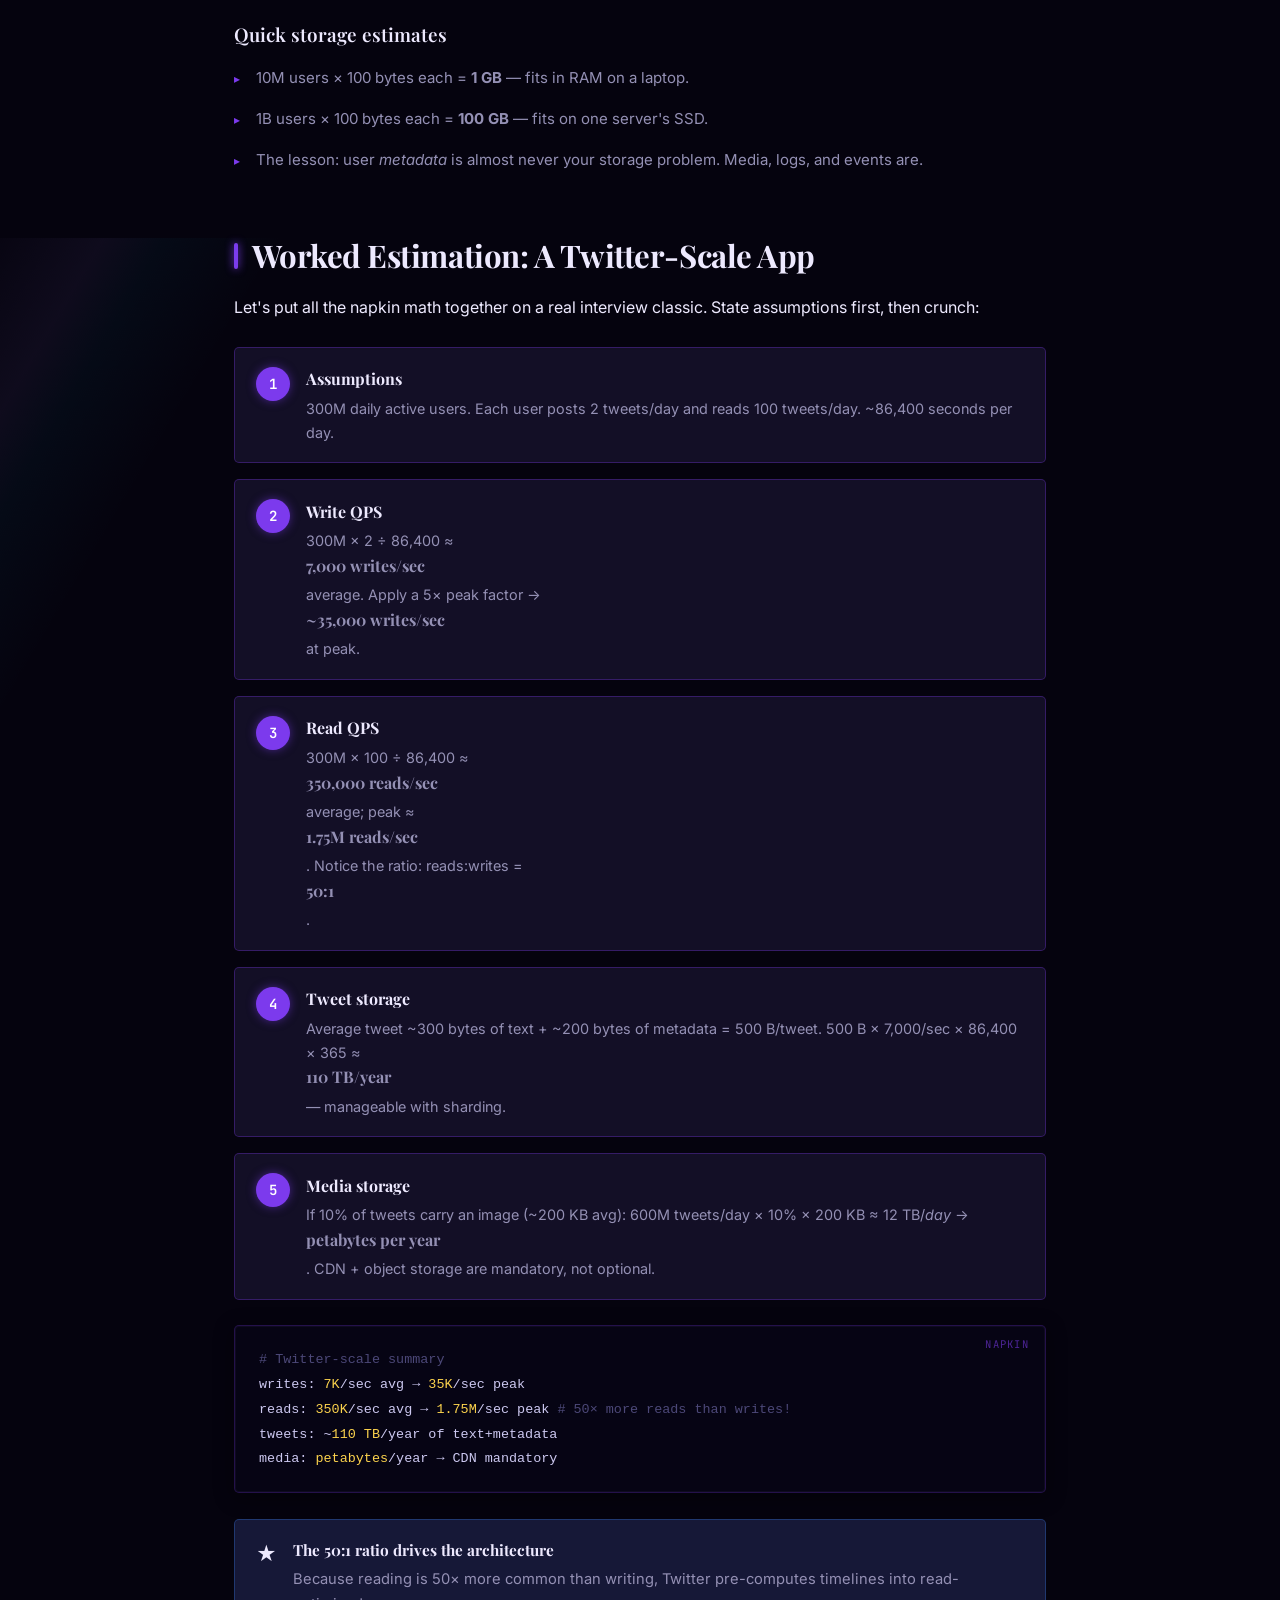
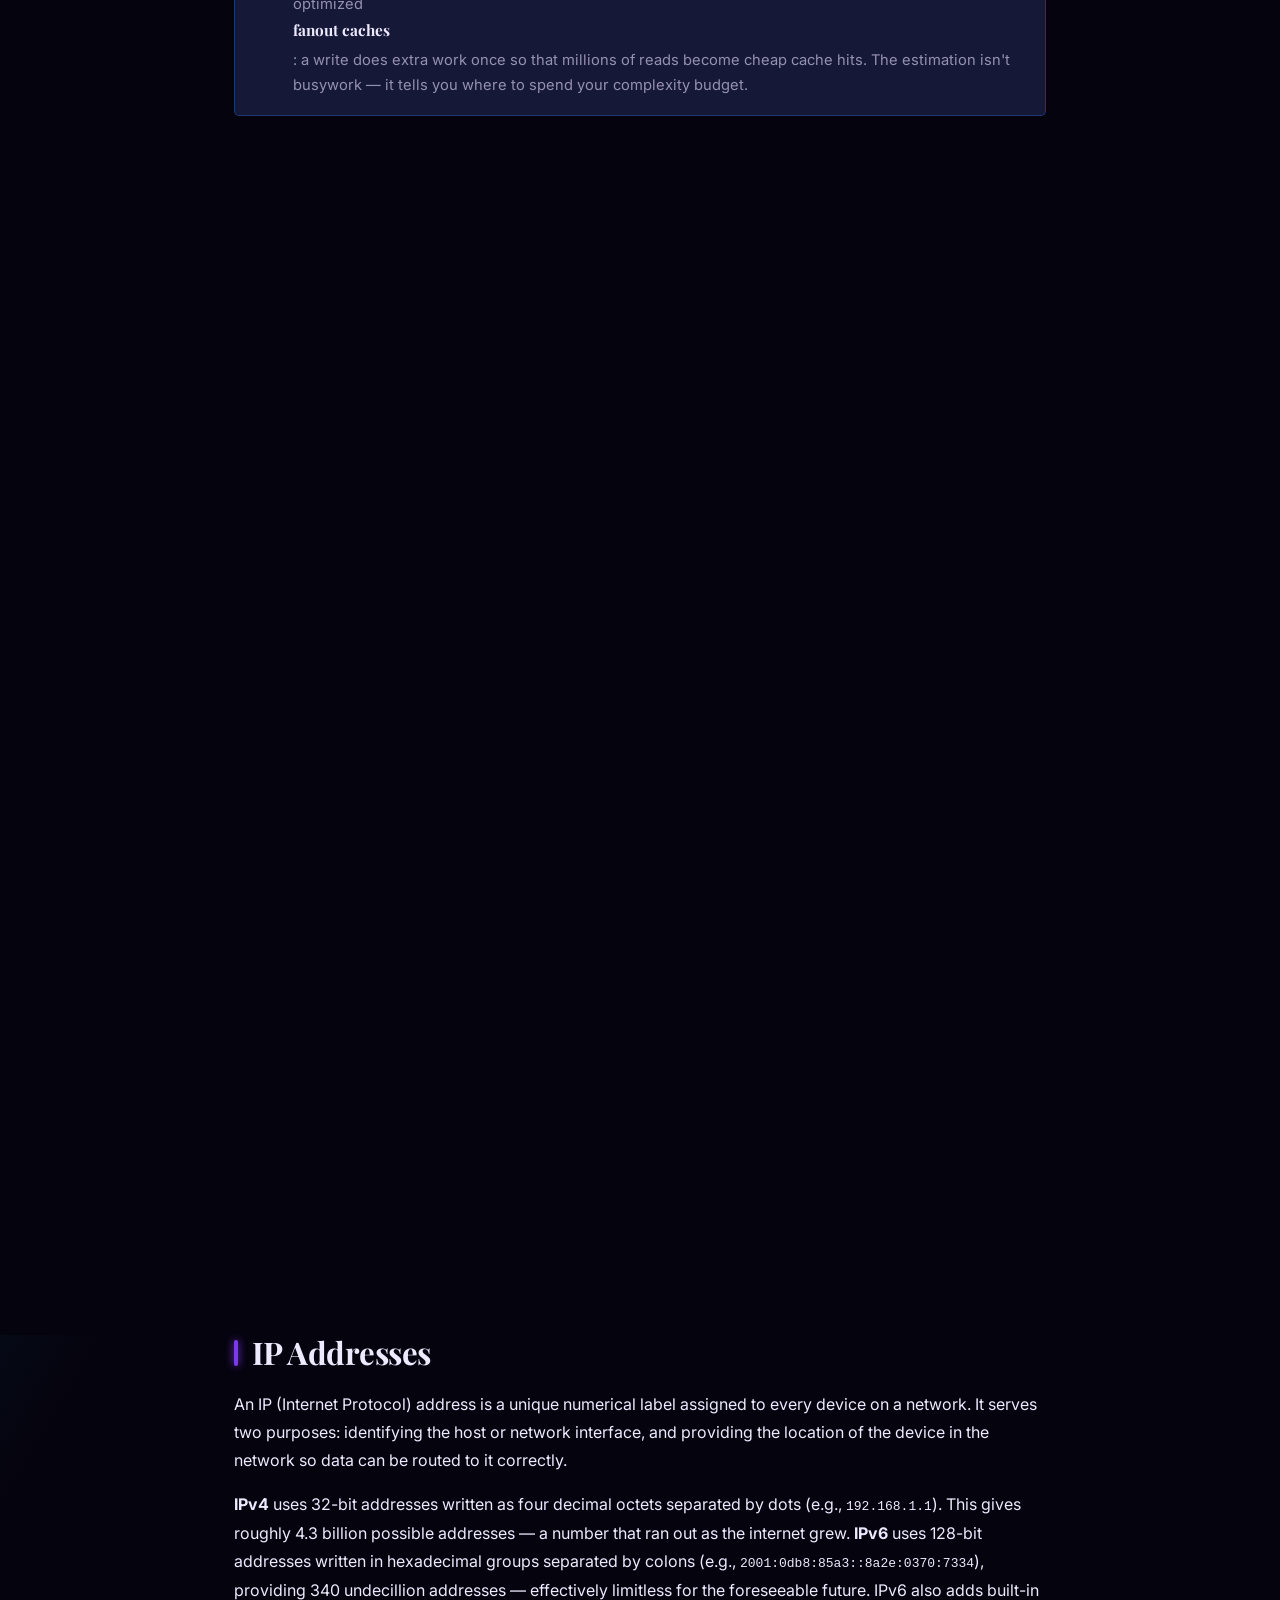
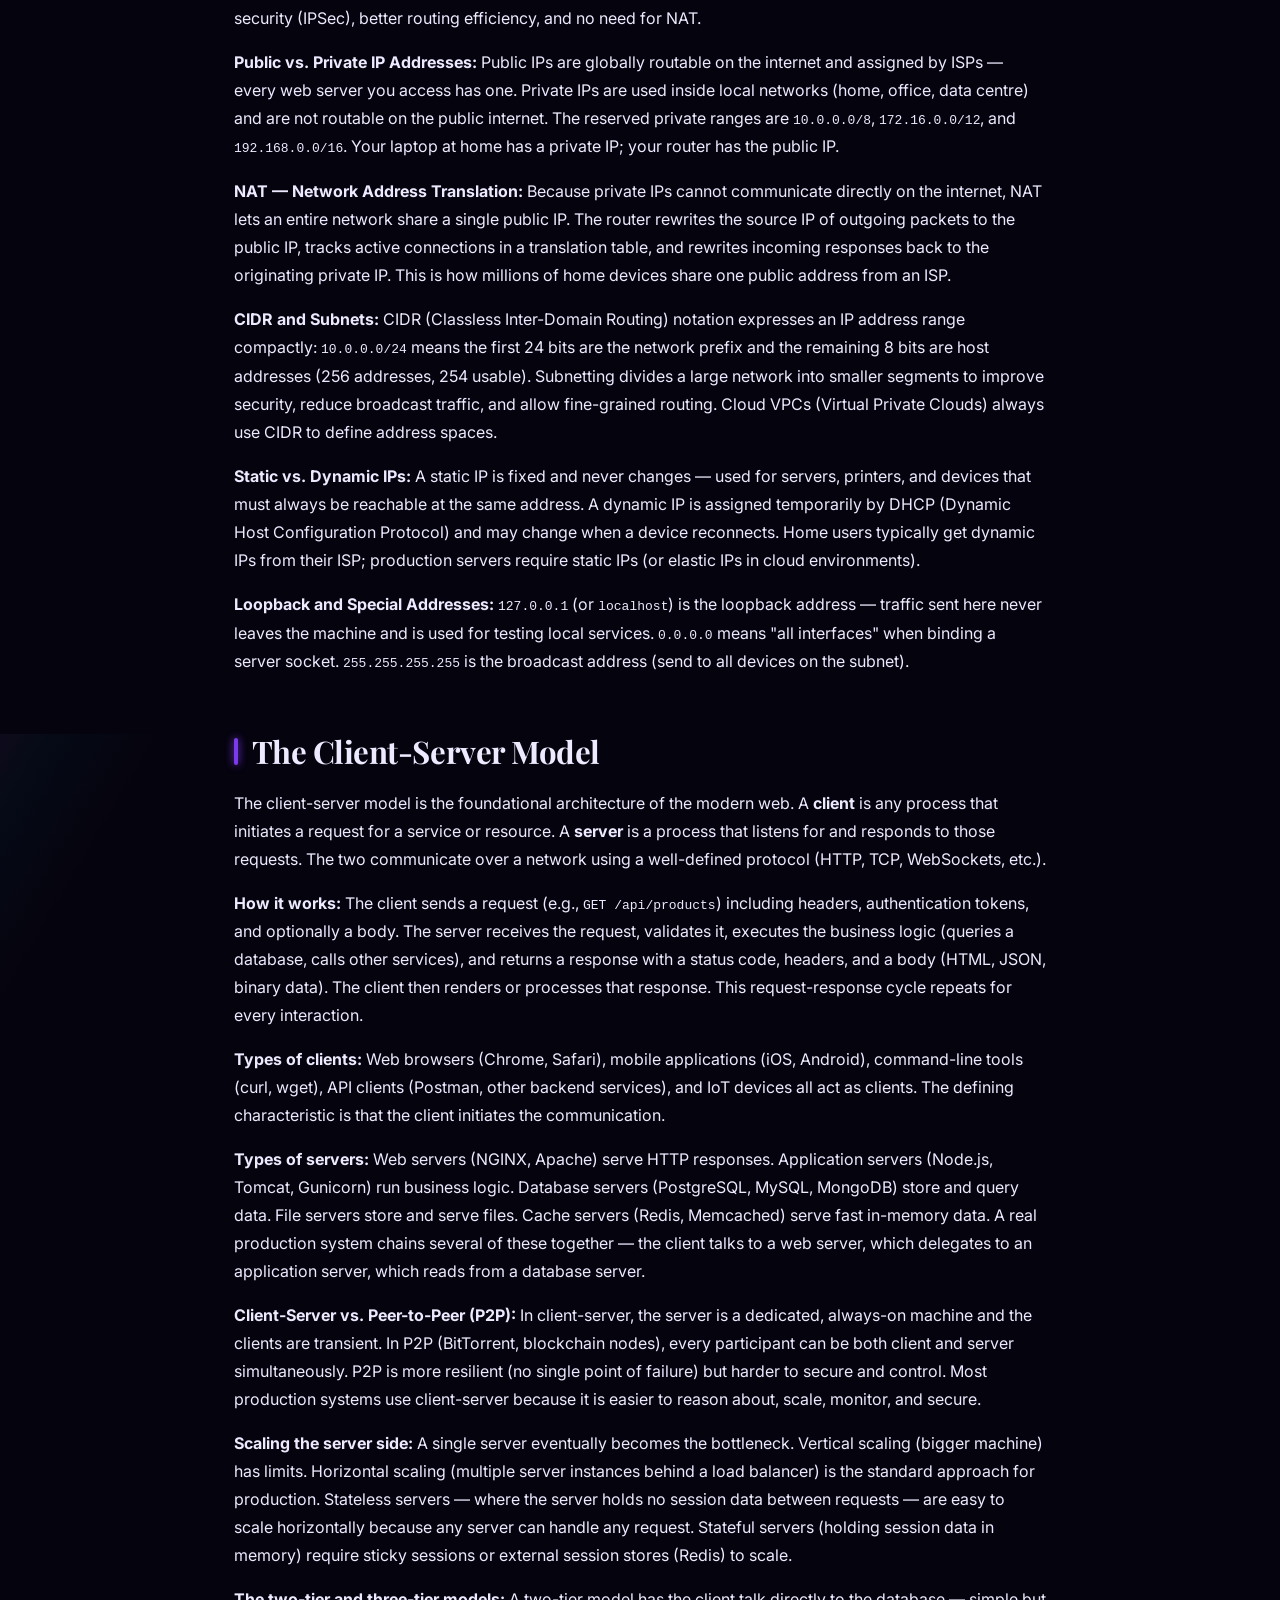
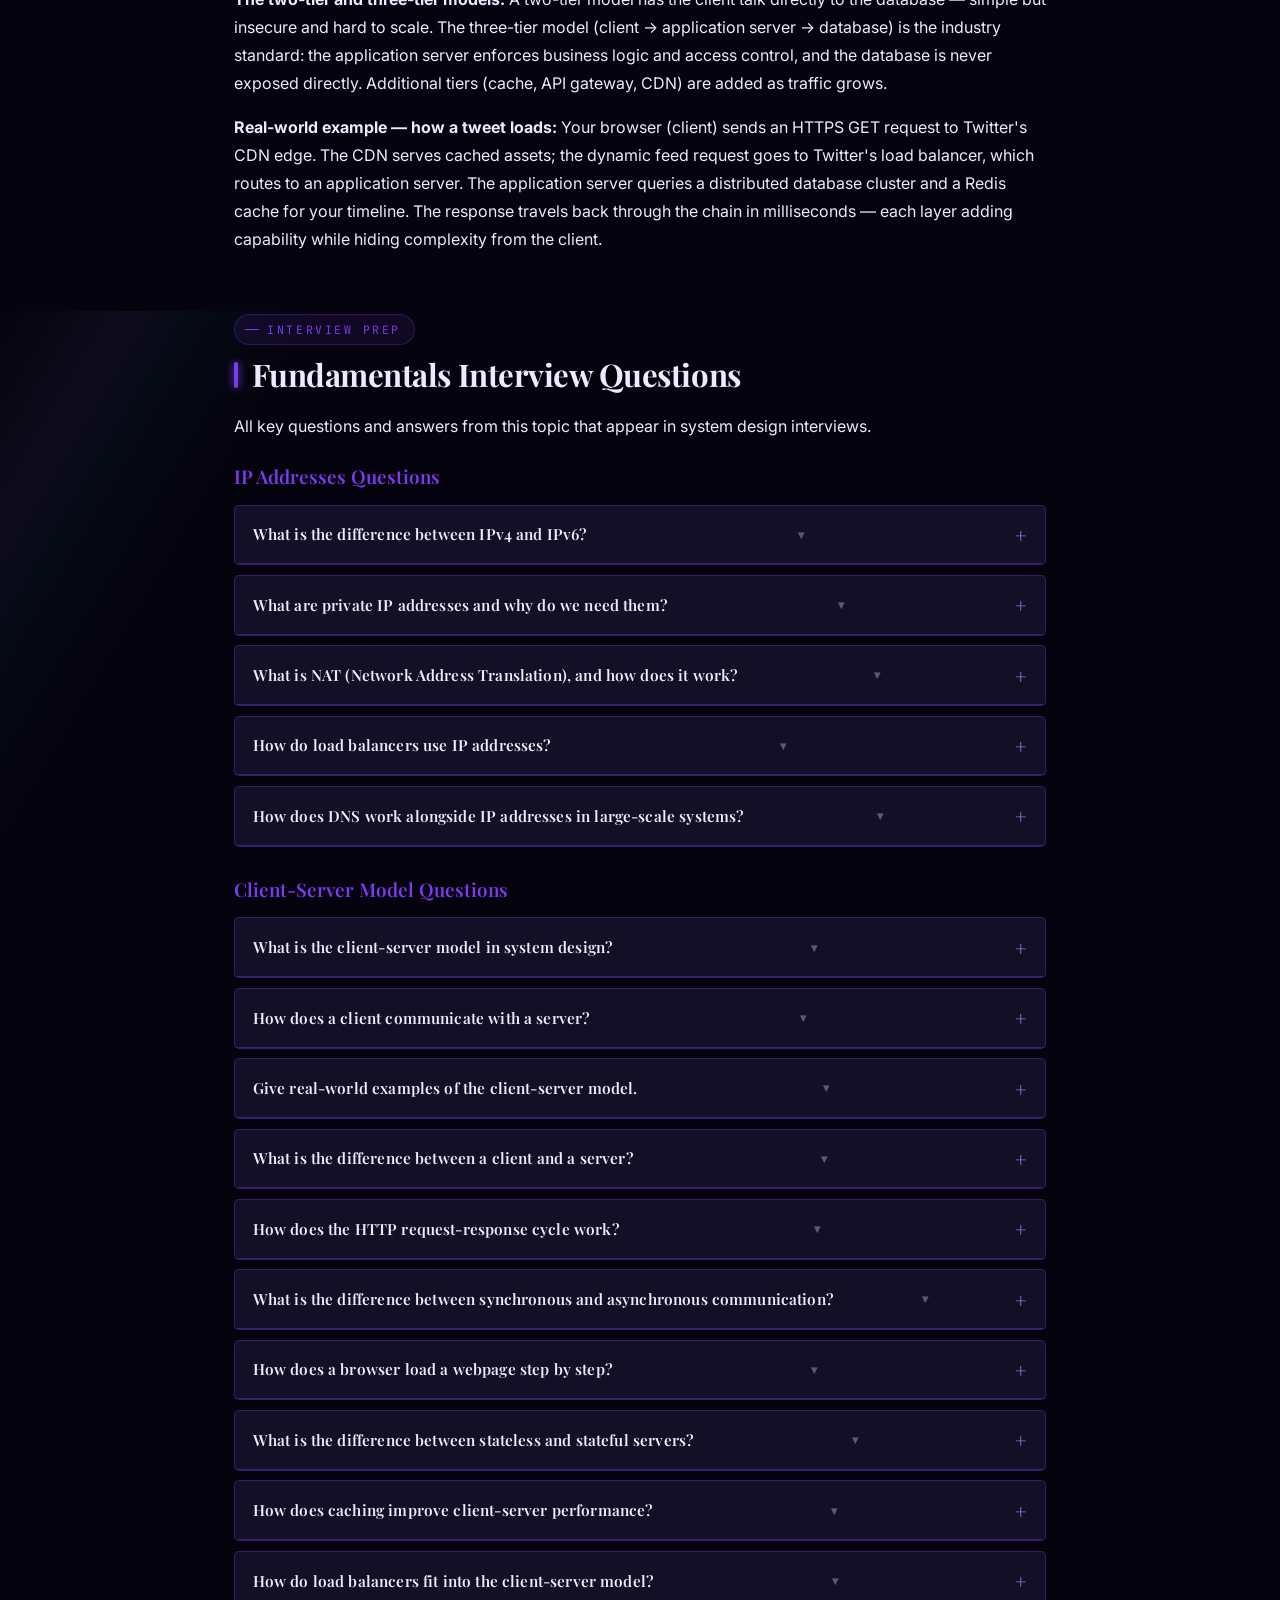
==== commit 1fced69c: "feat: add crystal glassmorphism aesthetic + 50 new Q&As from 8 PDFs Crystal aesthetic (css/style.css" ====
--- a/topics/01-fundamentals.html
+++ b/topics/01-fundamentals.html
@@ -684,6 +684,210 @@
  </div>
  </section>
 
+ <!-- ============ SCALABILITY & PERFORMANCE INTERVIEW QUESTIONS ============ -->
+ <section class="section-block reveal">
+  <div class="section-badge">Interview Prep</div>
+  <h2>Scalability &amp; Performance Interview Questions</h2>
+  <p>Key interview questions covering scalability, scaling strategies, system performance, and autoscaling.</p>
+
+  <h3 style="margin-top:1.6rem;margin-bottom:0.8rem;color:var(--topic-color)">Scalability Questions</h3>
+  <div class="qa-list">
+   <div class="qa-item">
+    <button class="qa-question">What does scalability mean in the context of system design? <span class="qa-chevron">▾</span></button>
+    <div class="qa-answer">
+     <p><strong>Scalability</strong> is the ability of a system to handle increased load — whether that's more users, more data, or more traffic — without compromising performance or reliability. In system design, this often means the system can grow linearly or elastically with demand, using techniques like <strong>horizontal scaling</strong> (adding more machines) or <strong>vertical scaling</strong> (upgrading hardware). A scalable system maintains responsiveness, throughput, and availability as demand increases.</p>
+    </div>
+   </div>
+   <div class="qa-item">
+    <button class="qa-question">Can you explain a real-world example where scalability was critical to success or failure? <span class="qa-chevron">▾</span></button>
+    <div class="qa-answer">
+     <p>One famous example is <strong>Twitter</strong>. Initially, Twitter struggled to scale and became known for its "fail whale" downtime during traffic surges. Their early monolithic architecture couldn't handle rapid user growth. They later migrated to a distributed, microservices-based architecture to enable horizontal scaling.</p>
+     <p>Alternatively, <strong>Zoom</strong> successfully scaled during the COVID-19 pandemic, going from 10 million to over 300 million daily participants. Their use of cloud-native infrastructure and autoscaling allowed them to absorb the sudden spike in demand.</p>
+    </div>
+   </div>
+   <div class="qa-item">
+    <button class="qa-question">What are the main challenges systems face as they scale? <span class="qa-chevron">▾</span></button>
+    <div class="qa-answer">
+     <p>Some of the biggest challenges include:</p>
+     <p><strong>Latency</strong> — More components and network hops introduce delays. <strong>Bottlenecks</strong> — A single overloaded component can affect the entire system. <strong>Downtime</strong> — More nodes and dependencies increase the risk of failure. <strong>Cost</strong> — Scaling up infrastructure, especially in the cloud, can become expensive.</p>
+     <p>These challenges require proactive architectural planning, monitoring, and scaling policies to handle gracefully.</p>
+    </div>
+   </div>
+   <div class="qa-item">
+    <button class="qa-question">How would you identify a bottleneck in a scalable architecture? <span class="qa-chevron">▾</span></button>
+    <div class="qa-answer">
+     <p>To identify bottlenecks: (1) Use observability tools (like Prometheus, Grafana, Datadog) to monitor performance metrics. (2) Look for sudden spikes in CPU, memory, or latency. (3) Trace requests end-to-end using distributed tracing tools like OpenTelemetry or Jaeger. (4) Use load testing tools (like JMeter or k6) to simulate traffic and see where degradation begins. (5) Identify services or layers where queue lengths grow or response times increase disproportionately.</p>
+    </div>
+   </div>
+   <div class="qa-item">
+    <button class="qa-question">Why does latency increase with scale, and how can you mitigate it? <span class="qa-chevron">▾</span></button>
+    <div class="qa-answer">
+     <p>As systems scale: more services are added (more network calls), data is sharded or partitioned (aggregation needed), and dependency chains grow (longer request paths).</p>
+     <p><strong>Mitigation strategies:</strong> Caching frequently accessed data (e.g., Redis); asynchronous processing for non-critical tasks (queues, background jobs); reducing network hops via edge computing or CDNs; optimizing DB queries and reducing cross-service chatter.</p>
+    </div>
+   </div>
+   <div class="qa-item">
+    <button class="qa-question">How do you balance scalability with cost in cloud-based systems? <span class="qa-chevron">▾</span></button>
+    <div class="qa-answer">
+     <p>Balancing scalability with cost involves: using <strong>autoscaling</strong> with upper/lower bounds to prevent overprovisioning; choosing <strong>serverless or FaaS</strong> (like AWS Lambda) for event-driven workloads; implementing tiered caching to reduce load on primary databases; leveraging spot or reserved instances where possible; and monitoring and right-sizing infrastructure regularly based on usage patterns. A cost-effective system scales efficiently while only using resources when needed.</p>
+    </div>
+   </div>
+  </div>
+
+  <h3 style="margin-top:1.6rem;margin-bottom:0.8rem;color:var(--topic-color)">Scaling Strategies Questions</h3>
+  <div class="qa-list">
+   <div class="qa-item">
+    <button class="qa-question">What is the difference between horizontal and vertical scaling? <span class="qa-chevron">▾</span></button>
+    <div class="qa-answer">
+     <p><strong>Horizontal Scaling (Scaling Out)</strong> — Adding more machines or instances to distribute the load. Example: Adding more application servers behind a load balancer. Scales well for web apps and microservices, but adds complexity in state management, coordination, and deployment.</p>
+     <p><strong>Vertical Scaling (Scaling Up)</strong> — Increasing the resources (CPU, RAM, disk) of a single server. Example: Upgrading a database server from 16GB RAM to 64GB RAM. Simpler and faster to implement but has physical/OS limits and can be a single point of failure.</p>
+    </div>
+   </div>
+   <div class="qa-item">
+    <button class="qa-question">What is diagonal scaling and when is it a good idea? <span class="qa-chevron">▾</span></button>
+    <div class="qa-answer">
+     <p><strong>Diagonal Scaling</strong> is a hybrid approach: start with vertical scaling (easier, cheaper for small scale), then move to horizontal scaling as load increases beyond a single machine's limits.</p>
+     <p><strong>Use cases:</strong> Startups — begin with minimal infra and gradually scale horizontally as demand grows. Systems with burst traffic — use vertical scaling for fast reactions, and horizontal for long-term elasticity. This approach balances simplicity and future-proofing, avoiding premature complexity.</p>
+    </div>
+   </div>
+   <div class="qa-item">
+    <button class="qa-question">What are the trade-offs between horizontal and vertical scaling in terms of performance and complexity? <span class="qa-chevron">▾</span></button>
+    <div class="qa-answer">
+     <p><strong>Performance:</strong> Horizontal scaling can scale almost linearly (with effort); vertical scaling is limited by single machine capacity. <strong>Complexity:</strong> Horizontal requires distributed system design; vertical is easier to manage initially. <strong>Fault Tolerance:</strong> Horizontal is more resilient (failover possible); vertical is a single point of failure. <strong>Cost:</strong> Horizontal has higher operational cost and complexity; high-capacity machines for vertical are expensive. <strong>Deployment:</strong> Horizontal requires orchestration and load balancing; vertical has simple deploys with fewer moving parts.</p>
+     <p>Summary: Horizontal = more scalable, resilient, but complex. Vertical = quick wins, limited long-term.</p>
+    </div>
+   </div>
+   <div class="qa-item">
+    <button class="qa-question">Can you describe a scenario where horizontal scaling wouldn't help? <span class="qa-chevron">▾</span></button>
+    <div class="qa-answer">
+     <p>Horizontal scaling won't help when: the workload isn't parallelizable (e.g., a legacy monolithic app that relies on shared state or global locks); there's a non-distributable bottleneck like a single-threaded operation or a relational DB that doesn't scale well horizontally; or there's a stateful service without session persistence or sticky sessions in the load balancer.</p>
+     <p><strong>Real-world example:</strong> Scaling a PostgreSQL database for analytics queries — simply adding more nodes won't help unless sharding or read replicas are implemented.</p>
+    </div>
+   </div>
+   <div class="qa-item">
+    <button class="qa-question">When would you choose vertical scaling over horizontal? <span class="qa-chevron">▾</span></button>
+    <div class="qa-answer">
+     <p>Choose <strong>vertical scaling</strong> when: you need a quick fix without refactoring code; the system is monolithic or tightly coupled; your team lacks experience with distributed systems; you're in the early stages of a project/startup; or the system has low concurrency needs and doesn't warrant added complexity.</p>
+     <p>Vertical scaling is ideal when you don't need high elasticity or can't justify the cost/complexity of a distributed architecture.</p>
+    </div>
+   </div>
+   <div class="qa-item">
+    <button class="qa-question">What challenges arise in horizontal scaling and how would you solve them? <span class="qa-chevron">▾</span></button>
+    <div class="qa-answer">
+     <p><strong>State Management</strong> — Solution: Use external stores like Redis or Memcached for sessions.</p>
+     <p><strong>Data Consistency</strong> — Solution: Implement distributed transactions, eventual consistency patterns, or use CQRS.</p>
+     <p><strong>Load Distribution</strong> — Solution: Use smart load balancers (e.g., with least-connections or IP hashing).</p>
+     <p><strong>Service Discovery</strong> — Solution: Use tools like Consul, Eureka, or cloud-native DNS-based discovery.</p>
+     <p><strong>Deployment &amp; Orchestration</strong> — Solution: Use containers (Docker) and orchestrators like Kubernetes for managing instances.</p>
+     <p><strong>Increased Latency</strong> — Solution: Minimize inter-service calls, implement caching, and optimize communication paths.</p>
+    </div>
+   </div>
+  </div>
+
+  <h3 style="margin-top:1.6rem;margin-bottom:0.8rem;color:var(--topic-color)">System Performance Questions</h3>
+  <div class="qa-list">
+   <div class="qa-item">
+    <button class="qa-question">What is the difference between latency and throughput? <span class="qa-chevron">▾</span></button>
+    <div class="qa-answer">
+     <p><strong>Latency</strong> is the time it takes for a system to respond to a request (e.g., response time in milliseconds). <strong>Throughput</strong> is the number of requests the system can handle in a given time (e.g., requests per second).</p>
+     <p>Analogy: If a highway is a system, latency is how fast one car can travel, while throughput is how many cars can pass per hour. These metrics often trade off — optimizing one can hurt the other.</p>
+    </div>
+   </div>
+   <div class="qa-item">
+    <button class="qa-question">How do SLAs, SLOs, and SLIs differ? Provide real-world examples. <span class="qa-chevron">▾</span></button>
+    <div class="qa-answer">
+     <p><strong>SLA (Service Level Agreement)</strong> — A contractual commitment (e.g., 99.9% uptime for a paid service). <strong>SLO (Service Level Objective)</strong> — Internal performance target (e.g., 95% of API requests respond &lt;200ms). <strong>SLI (Service Level Indicator)</strong> — The actual measured metric (e.g., current API latency = 92% &lt;200ms).</p>
+     <p>Example: An e-commerce platform might offer an SLA of 99.9% uptime, have an SLO of 99.95%, and monitor uptime via SLI metrics from uptime checks.</p>
+    </div>
+   </div>
+   <div class="qa-item">
+    <button class="qa-question">Why are percentiles (like P95, P99) important in performance monitoring? <span class="qa-chevron">▾</span></button>
+    <div class="qa-answer">
+     <p>Averages can hide outliers — 90% of requests might be fast, but 10% could be very slow. <strong>P95</strong> means 95% of requests are faster than this threshold. <strong>P99</strong> captures the tail latency — the slowest 1% of requests that often impact user experience.</p>
+     <p>Monitoring percentiles helps surface real-world slowness that affects users and drives better performance tuning.</p>
+    </div>
+   </div>
+   <div class="qa-item">
+    <button class="qa-question">What strategies would you use to identify a system's performance bottleneck? <span class="qa-chevron">▾</span></button>
+    <div class="qa-answer">
+     <p>Use profiling and monitoring tools (e.g., New Relic, Grafana, Datadog). Break down the request path: DB calls, service-to-service latency, cache hits/misses. Look at resource metrics: CPU, memory, disk I/O, network latency. Perform load testing to simulate pressure and expose limits. Analyze logs and distributed traces to locate slow operations.</p>
+    </div>
+   </div>
+   <div class="qa-item">
+    <button class="qa-question">How would you ensure responsiveness in a highly scalable system? <span class="qa-chevron">▾</span></button>
+    <div class="qa-answer">
+     <p>Use <strong>asynchronous processing</strong> for non-critical paths (e.g., background jobs). Implement <strong>caching layers</strong> (e.g., Redis, CDN) to reduce backend load. Apply <strong>rate limiting and load shedding</strong> to maintain system health. Ensure <strong>horizontal scalability</strong> of components (e.g., stateless services). Monitor tail latencies and auto-scale based on traffic.</p>
+    </div>
+   </div>
+   <div class="qa-item">
+    <button class="qa-question">What tools or techniques have you used for performance testing and monitoring? <span class="qa-chevron">▾</span></button>
+    <div class="qa-answer">
+     <p><strong>Testing:</strong> JMeter, k6, Locust for load/stress testing. <strong>Monitoring:</strong> Prometheus + Grafana, New Relic, Datadog, AWS CloudWatch. Use APM tools to trace requests and identify slow spans. Use synthetic monitoring for uptime, and real user monitoring (RUM) for client-side performance. Set alerts on SLO breaches, CPU/memory spikes, or error rates.</p>
+    </div>
+   </div>
+   <div class="qa-item">
+    <button class="qa-question">How would you design a system to handle sudden traffic spikes? <span class="qa-chevron">▾</span></button>
+    <div class="qa-answer">
+     <p>Use <strong>autoscaling</strong> (e.g., AWS Auto Scaling Groups, Kubernetes HPA). Use <strong>CDNs</strong> to serve static content and reduce origin server load. Implement <strong>queueing systems</strong> (e.g., Kafka, SQS) for smoothing bursts. Apply <strong>circuit breakers</strong> to prevent cascading failures. Keep services <strong>stateless</strong> so they can scale out quickly.</p>
+    </div>
+   </div>
+   <div class="qa-item">
+    <button class="qa-question">Explain the trade-offs between performance and cost in cloud environments. <span class="qa-chevron">▾</span></button>
+    <div class="qa-answer">
+     <p>Faster performance often requires more resources, which means higher cost (e.g., provisioned IOPS, larger instances). There is a trade-off between reserved vs. on-demand capacity. Caching and batching improve performance without linearly increasing cost. Auto-scaling and serverless can optimize cost-per-request, but might introduce cold start latencies. Cost-performance decisions should align with business SLAs/SLOs and traffic patterns.</p>
+    </div>
+   </div>
+  </div>
+
+  <h3 style="margin-top:1.6rem;margin-bottom:0.8rem;color:var(--topic-color)">Autoscaling &amp; Cloud Best Practices Questions</h3>
+  <div class="qa-list">
+   <div class="qa-item">
+    <button class="qa-question">What is autoscaling, and why is it important in distributed systems? <span class="qa-chevron">▾</span></button>
+    <div class="qa-answer">
+     <p><strong>Autoscaling</strong> is the automatic adjustment of compute resources based on current demand. It's critical in distributed systems because it ensures: <strong>high availability</strong> by scaling out during peak traffic; <strong>cost-efficiency</strong> by scaling in during idle times; and <strong>better user experience</strong> by minimizing latency and avoiding overload.</p>
+    </div>
+   </div>
+   <div class="qa-item">
+    <button class="qa-question">How does predictive autoscaling work? <span class="qa-chevron">▾</span></button>
+    <div class="qa-answer">
+     <p><strong>Predictive autoscaling</strong> uses historical usage patterns and machine learning to forecast future demand. Based on this prediction, resources are provisioned in advance. Example: AWS Predictive Scaling uses past traffic patterns to scale EC2 instances proactively before load increases.</p>
+    </div>
+   </div>
+   <div class="qa-item">
+    <button class="qa-question">How does autoscaling work in AWS, Azure, and GCP? <span class="qa-chevron">▾</span></button>
+    <div class="qa-answer">
+     <p><strong>AWS</strong> — Uses Auto Scaling Groups (ASGs) tied to CloudWatch metrics. Works with EC2, ECS, EKS, Lambda.</p>
+     <p><strong>Azure</strong> — Uses Virtual Machine Scale Sets (VMSS), App Service Plans, and AKS with rules from Azure Monitor.</p>
+     <p><strong>GCP</strong> — Uses Managed Instance Groups (MIGs), Cloud Functions, and Cloud Run with GCP Monitoring. GKE uses Horizontal Pod Autoscaler (HPA).</p>
+    </div>
+   </div>
+   <div class="qa-item">
+    <button class="qa-question">How would you set up autoscaling for a containerized application? <span class="qa-chevron">▾</span></button>
+    <div class="qa-answer">
+     <p>Use an orchestrator like <strong>Kubernetes</strong> or ECS/EKS/AKS. Set up a <strong>Horizontal Pod Autoscaler</strong> based on CPU usage or custom metrics. Use a <strong>load balancer</strong> to distribute traffic across scaled pods. Configure monitoring and alerting to validate scaling behavior.</p>
+    </div>
+   </div>
+   <div class="qa-item">
+    <button class="qa-question">What metrics would you monitor for effective autoscaling? <span class="qa-chevron">▾</span></button>
+    <div class="qa-answer">
+     <p>Key metrics to monitor: <strong>CPU and memory usage</strong>; request rate per instance; <strong>queue depth</strong> (e.g., SQS, Kafka); <strong>latency and error rates</strong>; custom business metrics (e.g., active users, transactions/sec).</p>
+    </div>
+   </div>
+   <div class="qa-item">
+    <button class="qa-question">How can you ensure cost optimization when implementing autoscaling? <span class="qa-chevron">▾</span></button>
+    <div class="qa-answer">
+     <p>Set scaling thresholds wisely to avoid unnecessary scaling. Use <strong>spot/preemptible instances</strong> for non-critical workloads. Employ <strong>scale-to-zero</strong> for idle services (Cloud Run, Lambda). Regularly rightsize instances based on usage. Use budgets and alerts to monitor cloud spending.</p>
+    </div>
+   </div>
+   <div class="qa-item">
+    <button class="qa-question">What are some challenges with autoscaling in real-time systems? <span class="qa-chevron">▾</span></button>
+    <div class="qa-answer">
+     <p><strong>Scaling latency</strong> — Time taken to spin up new instances may cause temporary lag. <strong>Cold starts</strong> — Especially in serverless platforms like Lambda or Cloud Functions. <strong>Over-provisioning</strong> — Can lead to higher costs. <strong>Under-provisioning</strong> — If thresholds are too high or scaling is delayed, it can cause outages.</p>
+    </div>
+   </div>
+  </div>
+ </section>
+
  <!-- ============ FURTHER READING ============ -->
  <section class="section-block reveal">
  <h2>Further Reading</h2>
--- a/css/style.css
+++ b/css/style.css
@@ -1305,3 +1305,243 @@
   .cards-grid { grid-template-columns: 1fr 1fr; }
   .reading-links { grid-template-columns: 1fr; }
 }
+
+/* ═══════════════════════════════════════════════════════════
+   CRYSTAL AESTHETIC  —  shimmer · prism · glass · sparkle
+   ═══════════════════════════════════════════════════════════ */
+
+/* ── Crystal keyframes ───────────────────────────────────── */
+@keyframes crystalShimmer {
+  0%   { transform: translateX(-120%) skewX(-18deg); opacity: 0; }
+  15%  { opacity: 1; }
+  85%  { opacity: 1; }
+  100% { transform: translateX(260%) skewX(-18deg); opacity: 0; }
+}
+@keyframes prismBorder {
+  0%   { background-position: 0%   50%; }
+  50%  { background-position: 100% 50%; }
+  100% { background-position: 0%   50%; }
+}
+@keyframes crystalBarGlow {
+  0%, 100% { width: 4px; box-shadow: 0 0 8px var(--topic-color, var(--primary)); opacity: 1; }
+  50%       { width: 5px; box-shadow: 0 0 20px var(--topic-color, var(--primary)), 0 0 40px color-mix(in srgb, var(--topic-color, var(--primary)) 40%, transparent); opacity: 0.9; }
+}
+@keyframes sparkleRotate {
+  0%   { transform: rotate(0deg) scale(0); opacity: 0; }
+  30%  { transform: rotate(90deg) scale(1.1); opacity: 1; }
+  70%  { transform: rotate(180deg) scale(1); opacity: 1; }
+  100% { transform: rotate(270deg) scale(0); opacity: 0; }
+}
+@keyframes auroraFloat {
+  0%   { transform: translate(0%, 0%) scale(1); opacity: 0.18; }
+  33%  { transform: translate(3%, -2%) scale(1.06); opacity: 0.26; }
+  66%  { transform: translate(-2%, 3%) scale(0.97); opacity: 0.2; }
+  100% { transform: translate(0%, 0%) scale(1); opacity: 0.18; }
+}
+@keyframes crystalReveal {
+  0%   { opacity: 0; transform: translateY(32px) scale(0.97); filter: blur(4px); }
+  60%  { filter: blur(0); }
+  100% { opacity: 1; transform: none; filter: blur(0); }
+}
+@keyframes icePulse {
+  0%, 100% { box-shadow: 0 0 0 0 transparent, inset 0 0 0 0 transparent; }
+  50%       { box-shadow: 0 0 28px -4px color-mix(in srgb, var(--card-color, var(--primary)) 30%, transparent),
+                          inset 0 1px 0 rgba(255,255,255,0.09); }
+}
+@keyframes crystalBadgePulse {
+  0%, 100% { box-shadow: 0 0 0 0 transparent; }
+  50%       { box-shadow: 0 0 14px 2px color-mix(in srgb, currentColor 25%, transparent); }
+}
+@keyframes twinkle {
+  0%, 100% { opacity: 0; transform: scale(0) rotate(0deg); }
+  20%       { opacity: 1; transform: scale(1.3) rotate(30deg); }
+  50%       { opacity: 0.8; transform: scale(1) rotate(90deg); }
+  80%       { opacity: 1; transform: scale(1.1) rotate(150deg); }
+}
+@keyframes prismReadingBar {
+  0%   { background-position: 0%   50%; }
+  100% { background-position: 200% 50%; }
+}
+
+/* ── Aurora background orbs (added via JS to body) ───────── */
+.aurora-orb {
+  position: fixed; pointer-events: none; z-index: 0; border-radius: 50%;
+  filter: blur(80px); mix-blend-mode: screen;
+  animation: auroraFloat var(--orb-dur, 18s) ease-in-out infinite;
+  animation-delay: var(--orb-delay, 0s);
+  will-change: transform, opacity;
+}
+
+/* ── Reading progress bar — rainbow prism ────────────────── */
+.reading-progress {
+  background: linear-gradient(90deg,
+    var(--primary), #06B6D4, #10B981, #F59E0B, #EC4899, var(--primary));
+  background-size: 300% 100%;
+  animation: prismReadingBar 4s linear infinite;
+  box-shadow: 0 0 16px var(--primary), 0 0 32px rgba(6,182,212,0.3);
+}
+
+/* ── Crystal shimmer sweep on section blocks ─────────────── */
+.section-block {
+  position: relative;
+}
+.section-block::after {
+  content: '';
+  position: absolute; top: 0; left: 0; right: 0; bottom: 0;
+  background: linear-gradient(
+    105deg,
+    transparent 38%,
+    rgba(167,139,250,0.06) 50%,
+    rgba(6,182,212,0.04) 55%,
+    transparent 65%
+  );
+  transform: translateX(-120%) skewX(-18deg);
+  pointer-events: none; border-radius: inherit;
+  animation: crystalShimmer 8s ease-in-out infinite;
+  animation-delay: var(--shimmer-delay, 0s);
+}
+
+/* ── Crystal-glow h2 accent bar ──────────────────────────── */
+.section-block > h2::before {
+  animation: crystalBarGlow 3s ease-in-out infinite;
+}
+
+/* ── Topic cards — crystal glass + prism hover ───────────── */
+.topic-card {
+  backdrop-filter: blur(12px) saturate(160%);
+  -webkit-backdrop-filter: blur(12px) saturate(160%);
+  position: relative; overflow: hidden;
+}
+/* Crystal shimmer sweep on hover */
+.topic-card::after {
+  content: '';
+  position: absolute; top: -50%; left: -60%;
+  width: 35%; height: 200%;
+  background: linear-gradient(
+    90deg,
+    transparent,
+    rgba(255,255,255,0.06),
+    rgba(167,139,250,0.08),
+    rgba(255,255,255,0.04),
+    transparent
+  );
+  transform: skewX(-15deg);
+  opacity: 0;
+  transition: opacity 0.3s ease;
+  pointer-events: none;
+}
+.topic-card:hover::after {
+  opacity: 1;
+  animation: crystalShimmer 1.2s ease forwards;
+}
+.topic-card:hover {
+  animation: icePulse 2s ease-in-out infinite;
+}
+
+/* ── Section badge — crystal glow ────────────────────────── */
+.section-badge {
+  animation: crystalBadgePulse 2.5s ease-in-out infinite;
+}
+
+/* ── Q&A accordion — glass morph when open ───────────────── */
+.qa-answer.open {
+  background: color-mix(in srgb, var(--topic-color, var(--primary)) 4%, var(--surface));
+  backdrop-filter: blur(8px) saturate(140%);
+  -webkit-backdrop-filter: blur(8px) saturate(140%);
+  border-top: 1px solid color-mix(in srgb, var(--topic-color, var(--primary)) 18%, transparent);
+}
+.qa-item.open .qa-question {
+  background: color-mix(in srgb, var(--topic-color, var(--primary)) 8%, transparent);
+}
+
+/* ── Callout boxes — crystal tint ────────────────────────── */
+.callout {
+  backdrop-filter: blur(6px);
+  -webkit-backdrop-filter: blur(6px);
+  position: relative; overflow: hidden;
+}
+.callout::after {
+  content: '';
+  position: absolute; top: 0; left: -60%; width: 30%; height: 100%;
+  background: linear-gradient(90deg, transparent, rgba(255,255,255,0.04), transparent);
+  transform: skewX(-10deg);
+  animation: crystalShimmer 10s ease-in-out infinite 2s;
+  pointer-events: none;
+}
+
+/* ── Diagram boxes — crystal hover depth ─────────────────── */
+.diagram-box {
+  backdrop-filter: blur(4px);
+  -webkit-backdrop-filter: blur(4px);
+}
+.diagram-box:hover {
+  box-shadow: 0 12px 48px color-mix(in srgb, var(--primary) 20%, transparent),
+              0 0 0 1px var(--border-hi),
+              inset 0 1px 0 rgba(255,255,255,0.08);
+}
+
+/* ── Feature cards — crystal glass ───────────────────────── */
+.feature-card {
+  backdrop-filter: blur(8px) saturate(140%);
+  -webkit-backdrop-filter: blur(8px) saturate(140%);
+  position: relative; overflow: hidden;
+}
+.feature-card::after {
+  content: '';
+  position: absolute; inset: 0;
+  background: linear-gradient(135deg, rgba(255,255,255,0.03) 0%, transparent 50%);
+  pointer-events: none; border-radius: inherit;
+}
+.feature-card:hover {
+  box-shadow: 0 16px 40px rgba(124,58,237,0.18), inset 0 1px 0 rgba(255,255,255,0.07);
+}
+
+/* ── Why-list items — crystal slide ─────────────────────── */
+.why-list li {
+  backdrop-filter: blur(6px);
+  -webkit-backdrop-filter: blur(6px);
+  position: relative; overflow: hidden;
+}
+.why-list li::after {
+  content: '';
+  position: absolute; inset: 0;
+  background: linear-gradient(90deg, rgba(255,255,255,0.02) 0%, transparent 60%);
+  pointer-events: none; border-radius: inherit;
+}
+
+/* ── Topic header — aurora radial glow ───────────────────── */
+.topic-header {
+  background: radial-gradient(ellipse 900px 400px at 50% -10%, color-mix(in srgb, var(--topic-color, var(--primary)) 14%, transparent) 0%, transparent 70%),
+              radial-gradient(ellipse 400px 200px at 80% 50%, rgba(6,182,212,0.05) 0%, transparent 70%),
+              var(--bg);
+}
+
+/* ── Staggered shimmer delays per section ────────────────── */
+.topic-body .section-block:nth-child(1)  { --shimmer-delay: 0s; }
+.topic-body .section-block:nth-child(2)  { --shimmer-delay: 1.3s; }
+.topic-body .section-block:nth-child(3)  { --shimmer-delay: 2.6s; }
+.topic-body .section-block:nth-child(4)  { --shimmer-delay: 3.9s; }
+.topic-body .section-block:nth-child(5)  { --shimmer-delay: 5.2s; }
+.topic-body .section-block:nth-child(6)  { --shimmer-delay: 6.5s; }
+.topic-body .section-block:nth-child(7)  { --shimmer-delay: 7.8s; }
+.topic-body .section-block:nth-child(8)  { --shimmer-delay: 0.6s; }
+.topic-body .section-block:nth-child(9)  { --shimmer-delay: 1.9s; }
+.topic-body .section-block:nth-child(10) { --shimmer-delay: 3.2s; }
+
+/* ── Crystal particle canvas (injected by JS) ────────────── */
+#crystal-canvas {
+  position: fixed; top: 0; left: 0;
+  width: 100%; height: 100%;
+  pointer-events: none; z-index: 0;
+  opacity: 0.45;
+}
+
+/* ── Reduced-motion: disable shimmer + aurora ────────────── */
+@media (prefers-reduced-motion: reduce) {
+  .section-block::after,
+  .topic-card::after,
+  .callout::after { animation: none; }
+  .aurora-orb { animation: none; }
+  #crystal-canvas { display: none; }
+  .reading-progress { animation: none; background: var(--primary); }
+}
